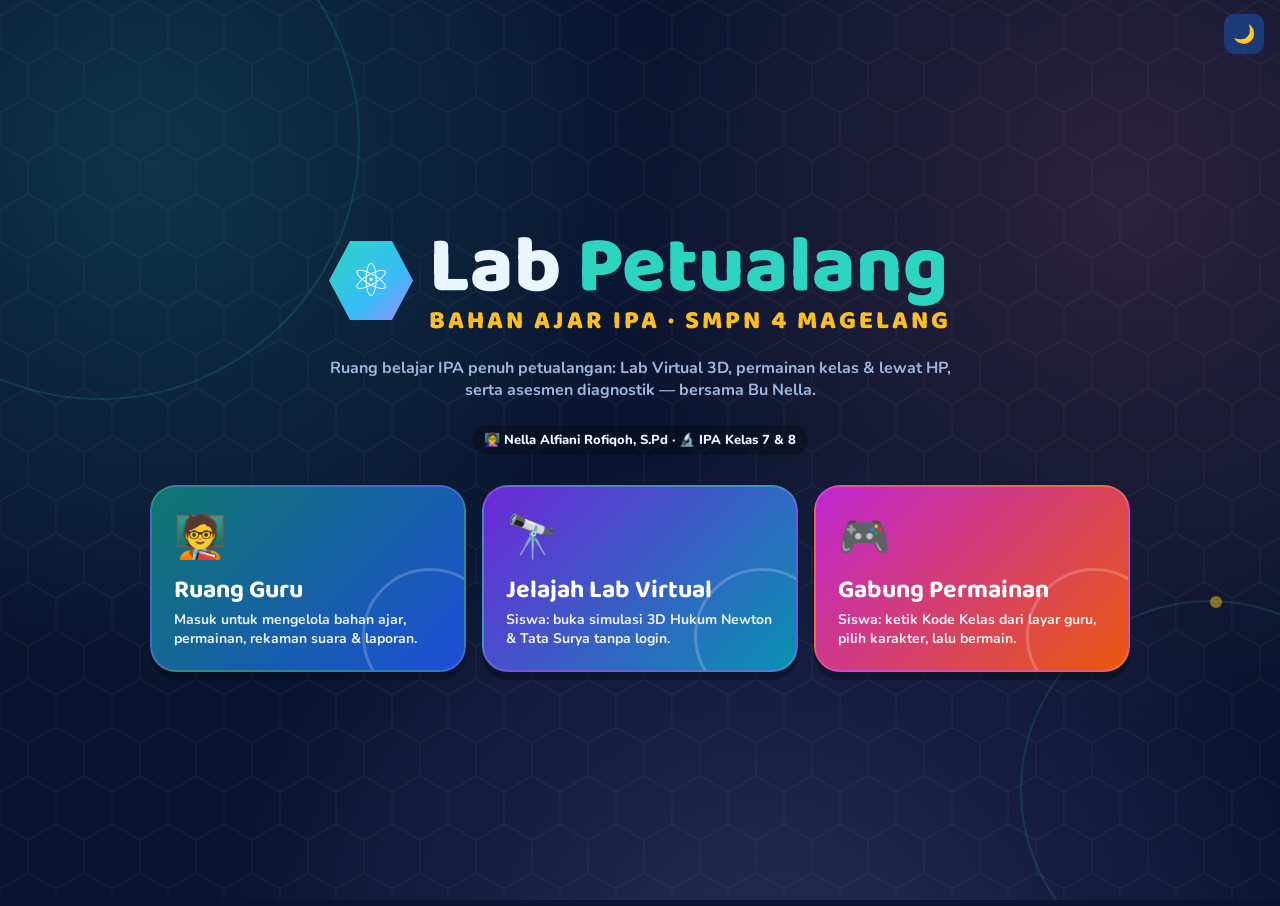
==== index.html @ edacdd85 "Slide materi interaktif 14 materi + simulasi 3D lebih realistis & mode baru - slide/: mesin slide 16" ====
<!DOCTYPE html>
<html lang="id">
<head>
<meta charset="UTF-8">
<script>try{var p=localStorage.getItem("lab_theme_pref");p=p?JSON.parse(p):"dark";if(p==="auto")p=matchMedia("(prefers-color-scheme: dark)").matches?"dark":"light";document.documentElement.dataset.theme=p}catch(e){document.documentElement.dataset.theme="dark"}</script>
<meta name="viewport" content="width=device-width, initial-scale=1, maximum-scale=1">
<meta name="theme-color" content="#0a1530">
<title>Lab Petualang — Bahan Ajar IPA SMPN 4 Magelang</title>
<link rel="preconnect" href="https://fonts.googleapis.com">
<link href="https://fonts.googleapis.com/css2?family=Baloo+2:wght@600;700;800&family=Nunito:wght@400;600;700;800;900&display=swap" rel="stylesheet">
<style>
:root{
  --bg:#0a1530; --bg2:#0e1e44; --panel:#12295a; --panel2:#1a3a78; --line:#26508f;
  --ink:#eaf6ff; --muted:#9fb7dd; --accent:#2dd4bf; --accent2:#fb7185; --amber:#fbbf24; --violet:#a78bfa;
  --ok:#22c55e; --bad:#f43f5e; --shadow:0 6px 0 rgba(0,0,0,.28);
  --o0:#0891b2; --o1:#c026d3; --o2:#6d28d9; --o3:#ea580c;
}
*{box-sizing:border-box;-webkit-tap-highlight-color:transparent}
html,body{margin:0;min-height:100%}
body{font-family:'Nunito',system-ui,Segoe UI,Roboto,sans-serif;color:var(--ink);background:var(--bg);overflow-x:hidden}
.bgfx{position:fixed;inset:0;z-index:0;pointer-events:none;overflow:hidden;
  background:
   radial-gradient(circle at 12% 18%,rgba(45,212,191,.16),transparent 38%),
   radial-gradient(circle at 88% 22%,rgba(251,113,133,.14),transparent 40%),
   radial-gradient(circle at 60% 110%,rgba(167,139,250,.18),transparent 45%),
   url("data:image/svg+xml,%3Csvg xmlns='http://www.w3.org/2000/svg' width='56' height='97' viewBox='0 0 56 97'%3E%3Cpath d='M28 0l28 16v32L28 64 0 48V16z M28 64v33' fill='none' stroke='%23ffffff' stroke-opacity='.045' stroke-width='1.2'/%3E%3C/svg%3E"),
   var(--bg)}
.bgfx .orb{position:absolute;border:2px solid rgba(45,212,191,.13);border-radius:50%;animation:spin 40s linear infinite}
.bgfx .orb::after{content:"";position:absolute;top:-6px;left:50%;width:12px;height:12px;border-radius:50%;background:rgba(251,191,36,.5)}
h1,h2,h3,h4,.fred{font-family:'Baloo 2','Nunito',sans-serif;line-height:1.1}
button{font-family:inherit;cursor:pointer;color:inherit}
input,select,textarea{font-family:inherit}
.scr{display:none;position:relative;z-index:1;min-height:100vh;animation:fade .3s ease}
.scr.on{display:block}
@keyframes fade{from{opacity:0;transform:translateY(6px)}to{opacity:1;transform:none}}
@keyframes pop{0%{transform:scale(.6);opacity:0}70%{transform:scale(1.07)}100%{transform:scale(1);opacity:1}}
@keyframes bump{30%{transform:scale(1.18)}}
@keyframes bob{50%{transform:translateY(-8px)}}
@keyframes spin{to{transform:rotate(360deg)}}
@keyframes shake{20%,60%{transform:translateX(-8px)}40%,80%{transform:translateX(8px)}}
@keyframes stamp{0%{transform:scale(3) rotate(-25deg);opacity:0}60%{transform:scale(.9) rotate(-12deg);opacity:1}100%{transform:scale(1) rotate(-12deg);opacity:1}}
.wrap{max-width:1300px;margin:0 auto;padding:0 20px 40px}
.muted{color:var(--muted)}
.center{text-align:center}

.btn{border:none;border-radius:14px;padding:12px 20px;font-weight:900;font-size:15px;color:#062a26;background:var(--accent);box-shadow:0 5px 0 #0f766e;transition:transform .08s,box-shadow .08s,filter .15s;display:inline-flex;align-items:center;gap:8px;justify-content:center}
.btn:hover{filter:brightness(1.06)}
.btn:active{transform:translateY(4px);box-shadow:0 1px 0 #0f766e}
.btn:disabled{opacity:.45;cursor:not-allowed}
.btn.big{font-size:21px;padding:15px 28px;border-radius:18px;font-family:'Baloo 2','Nunito',sans-serif}
.btn.full{width:100%}
.btn.pink{background:var(--accent2);color:#fff;box-shadow:0 5px 0 #be123c}
.btn.cyan{background:#38bdf8;color:#04243a;box-shadow:0 5px 0 #0369a1}
.btn.green{background:var(--ok);color:#fff;box-shadow:0 5px 0 #15803d}
.btn.ghost{background:var(--panel2);color:#fff;box-shadow:0 5px 0 #0b1d44}
.btn.white{background:#fff;color:#0a1530;box-shadow:0 5px 0 #a9bfdc}
.btn.red{background:#ef4444;color:#fff;box-shadow:0 5px 0 #991b1b}
.btn.amber{background:var(--amber);color:#3b2600;box-shadow:0 5px 0 #b45309}
.btn.sm{padding:8px 12px;font-size:13px;border-radius:10px;box-shadow:0 3px 0 rgba(0,0,0,.35)}
.pill{background:rgba(0,0,0,.28);padding:6px 12px;border-radius:999px;font-weight:800;font-size:13px;display:inline-flex;align-items:center;gap:6px}
.card{background:linear-gradient(180deg,rgba(255,255,255,.04),transparent),var(--panel);border:1px solid var(--line);border-radius:22px;padding:22px;box-shadow:var(--shadow)}
.card h3{margin:0 0 14px;font-size:22px;display:flex;align-items:center;gap:8px}
.lbl{display:block;font-weight:900;font-size:12px;text-transform:uppercase;letter-spacing:1px;color:var(--muted);margin-bottom:8px}
.inp{width:100%;background:var(--bg2);border:2px solid var(--line);color:#fff;border-radius:12px;padding:10px 12px;font-size:15px;font-weight:700;outline:none}
.inp:focus{border-color:var(--accent)}
.chips{display:flex;gap:8px;flex-wrap:wrap}
.chip{min-width:42px;padding:8px 13px;border-radius:12px;border:2px solid var(--line);background:var(--bg2);color:#fff;font-weight:800;font-size:14px}
.chip.on{background:var(--accent);border-color:var(--accent);color:#062a26;box-shadow:0 3px 0 #0f766e}
.tag{padding:3px 9px;border-radius:999px;font-weight:800;font-size:11.5px;background:rgba(255,255,255,.14)}

.hbar{position:sticky;top:0;z-index:30;background:rgba(10,21,48,.86);backdrop-filter:blur(10px);border-bottom:1px solid var(--line)}
.hbar .in{max-width:1300px;margin:0 auto;padding:10px 20px;display:flex;align-items:center;gap:12px;flex-wrap:wrap}
.logo{display:flex;align-items:center;gap:10px}
.logo .b{width:44px;height:44px;display:grid;place-items:center;font-size:24px;background:linear-gradient(135deg,var(--accent),#38bdf8);clip-path:polygon(25% 3%,75% 3%,100% 50%,75% 97%,25% 97%,0 50%)}
.logo h1{margin:0;font-size:23px}
.logo small{display:block;color:var(--muted);font-size:12px;font-weight:700;margin-top:1px}
.hbar .sp{flex:1}
.iconbtn{background:var(--panel2);border:none;border-radius:10px;width:40px;height:40px;font-size:18px;color:#fff}

/* landing + login */
.land{min-height:100vh;display:flex;flex-direction:column;align-items:center;justify-content:center;padding:30px 18px;text-align:center;gap:8px}
.brand{display:flex;align-items:center;gap:16px;justify-content:center}
.brand .hex{width:84px;height:84px;display:grid;place-items:center;font-size:46px;background:linear-gradient(135deg,var(--accent),#38bdf8 60%,var(--violet));clip-path:polygon(25% 3%,75% 3%,100% 50%,75% 97%,25% 97%,0 50%);animation:bob 3s ease-in-out infinite}
.land .big-logo{font-family:'Baloo 2','Nunito',sans-serif;font-size:clamp(42px,7vw,80px);font-weight:800;line-height:1;text-align:left}
.land .big-logo span{color:var(--accent)}
.land .big-logo small{display:block;font-size:.32em;color:var(--amber);letter-spacing:3px;font-weight:800}
.land p{max-width:640px;font-weight:700;color:var(--muted)}
.role{display:grid;grid-template-columns:1fr 1fr;gap:18px;margin-top:22px;width:min(760px,100%)}
@media(max-width:640px){.role{grid-template-columns:1fr}}
.role button{border:2px solid rgba(255,255,255,.15);border-radius:26px;padding:24px 22px;text-align:left;color:#fff;box-shadow:0 8px 0 rgba(0,0,0,.3);transition:transform .15s;position:relative;overflow:hidden}
.role button:hover{transform:translateY(-4px)}
.role button::after{content:"";position:absolute;right:-30px;bottom:-30px;width:130px;height:130px;border:3px solid rgba(255,255,255,.18);border-radius:50%}
.role .e{font-size:46px}
.role b{display:block;font-family:'Baloo 2','Nunito',sans-serif;font-size:27px;margin-top:4px}
.role span{font-weight:700;opacity:.9;font-size:14px}
.loginbox{width:min(400px,100%);background:#fff;color:#0a1530;border-radius:24px;padding:26px;box-shadow:0 10px 0 rgba(0,0,0,.25);text-align:left;margin-top:14px}
.loginbox h2{margin:0 0 4px;font-size:28px}
.loginbox .inp{background:#eef4fb;border-color:#cfdcec;color:#0a1530;margin-top:6px}
.loginbox .inp:focus{border-color:#0d9488}
.loginbox label{display:block;font-weight:900;font-size:13px;margin-top:14px;color:#334e75}
.loginbox .err{color:#e11d48;font-weight:800;min-height:20px;margin:10px 0 4px;font-size:14px}

/* setup */
.steps{display:grid;gap:22px;margin-top:22px}
.step-h{display:flex;align-items:center;gap:10px;margin:0 0 14px}
.step-h .n{width:34px;height:34px;background:var(--amber);color:#3b2600;display:grid;place-items:center;font-weight:900;font-family:'Baloo 2','Nunito',sans-serif;font-size:18px;clip-path:polygon(25% 3%,75% 3%,100% 50%,75% 97%,25% 97%,0 50%)}
.step-h h3{margin:0;font-size:22px}
.welcome{display:flex;align-items:center;gap:16px;margin-top:20px;background:linear-gradient(120deg,rgba(45,212,191,.22),rgba(167,139,250,.18));border:1px solid var(--line);border-radius:22px;padding:18px 22px}
.welcome .e{font-size:44px}
.welcome h2{margin:0;font-size:28px}
.materi{display:grid;grid-template-columns:repeat(auto-fill,minmax(210px,1fr));gap:12px}
.mat{border:3px solid transparent;border-radius:18px;padding:14px 16px;background:var(--bg2);text-align:left;color:#fff;position:relative}
.mat.on{border-color:var(--accent);background:var(--panel2)}
.mat .e{font-size:32px}
.mat b{display:block;font-size:16px;margin-top:4px}
.mat small{color:var(--muted);font-weight:700}
.mat.soon{opacity:.45;cursor:not-allowed}
.mat.soon::after{content:"Segera";position:absolute;top:10px;right:10px;background:var(--accent2);font-size:11px;font-weight:900;padding:2px 8px;border-radius:8px}
.track{display:grid;grid-template-columns:1fr 1fr;gap:14px;margin-bottom:18px}
@media(max-width:700px){.track{grid-template-columns:1fr}}
.track button{border:3px solid var(--line);background:var(--bg2);border-radius:20px;padding:16px 18px;text-align:left;color:#fff;display:flex;gap:14px;align-items:center}
.track button .e{font-size:40px}
.track button b{font-family:'Baloo 2','Nunito',sans-serif;font-size:22px;display:block}
.track button span{color:var(--muted);font-weight:700;font-size:13px}
.track button.on{border-color:var(--amber);background:linear-gradient(135deg,rgba(251,191,36,.18),rgba(45,212,191,.12))}
.modes{display:grid;grid-template-columns:repeat(auto-fill,minmax(205px,1fr));gap:14px}
.mode{border:3px solid transparent;border-radius:22px;overflow:hidden;background:var(--bg2);text-align:left;color:#fff;padding:0;transition:transform .15s}
.mode:hover{transform:translateY(-3px)}
.mode.on{border-color:var(--amber);box-shadow:0 0 0 4px rgba(251,191,36,.35)}
.mode .art{height:104px;display:grid;place-items:center;font-size:54px;position:relative;overflow:hidden}
.mode .art::before{content:"";position:absolute;inset:0;background:url("data:image/svg+xml,%3Csvg xmlns='http://www.w3.org/2000/svg' width='28' height='48' viewBox='0 0 28 48'%3E%3Cpath d='M14 0l14 8v16L14 32 0 24V8z' fill='none' stroke='%23ffffff' stroke-opacity='.15'/%3E%3C/svg%3E")}
.mode .bd{padding:11px 14px 14px}
.mode b{font-family:'Baloo 2','Nunito',sans-serif;font-size:19px}
.mode .tags{display:flex;gap:5px;flex-wrap:wrap;margin-top:5px}
.mgroup{grid-column:1/-1;display:flex;align-items:center;gap:8px;flex-wrap:wrap;margin-top:6px;font-size:15px}
.mgroup .muted{font-size:13px;font-weight:700}
.newtag{background:var(--accent2);font-size:11px;font-weight:900;padding:2px 8px;border-radius:8px}
.mode-desc{margin-top:14px;background:rgba(0,0,0,.22);border-left:5px solid var(--amber);border-radius:14px;padding:14px 16px;font-weight:700;line-height:1.55}
.setgrid{display:grid;grid-template-columns:1fr 1fr;gap:16px 26px}
@media(max-width:860px){.setgrid{grid-template-columns:1fr}}
.toggles{display:grid;grid-template-columns:1fr 1fr;gap:10px}
@media(max-width:640px){.toggles{grid-template-columns:1fr}}
.tg{display:flex;gap:12px;align-items:flex-start;background:var(--bg2);border:2px solid var(--line);border-radius:14px;padding:11px;cursor:pointer;user-select:none}
.tg.on{border-color:var(--accent)}
.tg.lock{opacity:.6;cursor:not-allowed}
.tg .sw{flex:none;width:40px;height:23px;border-radius:20px;background:#3b5384;position:relative;transition:.2s;margin-top:2px}
.tg .sw::after{content:"";position:absolute;top:3px;left:3px;width:17px;height:17px;border-radius:50%;background:#fff;transition:.2s}
.tg.on .sw{background:var(--accent)}
.tg.on .sw::after{left:20px}
.tg b{display:block;font-size:14px}
.tg span{display:block;font-size:12px;color:var(--muted);margin-top:2px;line-height:1.35}
.teamnames{display:grid;grid-template-columns:repeat(auto-fill,minmax(200px,1fr));gap:8px;margin-top:10px}
.teamnames .t{display:flex;align-items:center;gap:8px;background:var(--bg2);border-radius:12px;padding:6px 8px;border:2px solid var(--line)}
.teamnames input{flex:1;background:transparent;border:none;color:#fff;font-weight:800;font-size:15px;outline:none;min-width:0}
.reco{background:linear-gradient(135deg,rgba(251,191,36,.14),rgba(45,212,191,.12));border:2px dashed rgba(251,191,36,.5);border-radius:18px;padding:14px 18px;font-size:14px;line-height:1.55}
.reco b{color:var(--amber)}
.startbar{position:sticky;bottom:0;z-index:20;padding:14px 0;background:linear-gradient(transparent,var(--bg) 35%)}

/* lobby */
.lob-top{display:grid;grid-template-columns:1fr auto;gap:18px;margin-top:20px;align-items:stretch}
@media(max-width:860px){.lob-top{grid-template-columns:1fr}}
.joinbox{background:linear-gradient(135deg,#0f766e,#155e75);border-radius:26px;padding:22px 28px;box-shadow:var(--shadow);display:flex;flex-direction:column;justify-content:center;position:relative;overflow:hidden}
.joinbox::after{content:"⚗️";position:absolute;right:20px;bottom:-14px;font-size:120px;opacity:.15}
.joinbox .how{font-weight:800;font-size:17px;opacity:.9}
.joinbox .url{font-family:'Baloo 2','Nunito',sans-serif;font-weight:800;font-size:clamp(17px,2vw,26px);word-break:break-all;color:#a7f3d0}
.joinbox .pinlbl{margin-top:12px;font-weight:900;font-size:14px;letter-spacing:3px;color:#99f6e4}
.joinbox .pin{font-family:'Baloo 2','Nunito',sans-serif;font-weight:800;font-size:clamp(56px,9vw,112px);line-height:1;letter-spacing:6px;color:#fff;text-shadow:0 5px 0 rgba(0,0,0,.25)}
.qrbox{background:#fff;border-radius:26px;padding:14px;box-shadow:var(--shadow);width:290px;display:flex;flex-direction:column;align-items:center;justify-content:center;color:#0a1530}
.qrbox svg,.qrbox img{width:250px;height:250px;display:block}
.qrbox small{font-weight:900;margin-top:4px}
.qrmiss{width:250px;height:250px;display:flex;flex-direction:column;align-items:center;justify-content:center;text-align:center;gap:6px;font-size:13px;color:#334e75;font-weight:700;padding:10px}
.qrmiss b{font-size:16px;color:#0a1530}
.lob-mid{display:flex;align-items:center;gap:14px;margin:22px 0 14px;flex-wrap:wrap}
.pcount{display:flex;align-items:center;gap:10px;background:rgba(0,0,0,.28);padding:8px 16px;border-radius:14px;font-family:'Baloo 2','Nunito',sans-serif;font-size:28px;font-weight:800}
.lob-status{font-weight:800;color:var(--muted)}
.netchips{display:flex;gap:8px;flex-wrap:wrap}
.netchip{background:rgba(0,0,0,.28);border-radius:999px;padding:5px 12px;font-weight:800;font-size:12.5px}
.netchip.fail{opacity:.6}
.bubbles{display:flex;flex-wrap:wrap;gap:12px;justify-content:center;min-height:110px;padding:10px}
.bub{display:flex;align-items:center;gap:8px;background:rgba(255,255,255,.1);border:2px solid rgba(45,212,191,.35);border-radius:16px;padding:6px 14px 6px 6px;font-weight:900;font-size:17px;animation:pop .45s cubic-bezier(.3,1.5,.5,1);cursor:pointer}
.bub:hover{border-color:#ef4444;text-decoration:line-through}
.bub.off{opacity:.4}
.av{display:inline-grid;place-items:center;border-radius:30%;flex:none}
.waiting-hint{text-align:center;color:var(--muted);font-weight:800;font-size:20px;padding:40px 0;animation:bob 2.4s ease-in-out infinite}
.teamcols{display:grid;gap:12px;grid-template-columns:repeat(auto-fit,minmax(200px,1fr))}
.teamcol{background:rgba(0,0,0,.22);border-radius:18px;padding:12px;border-left:6px solid}
.teamcol h4{margin:0 0 8px;font-size:19px}
.teamcol .bubbles{justify-content:flex-start;min-height:0;padding:0;gap:8px}
.teamcol .bub{font-size:14px}

/* host live question */
.gbar{display:flex;align-items:center;gap:10px;flex-wrap:wrap;margin:16px 0}
.gbar .sp{flex:1}
.qcard{background:#fdfcf7;color:#0a1530;border-radius:20px;padding:24px 30px;font-family:'Baloo 2','Nunito',sans-serif;font-weight:700;font-size:clamp(22px,2.7vw,40px);line-height:1.25;box-shadow:var(--shadow);position:relative;border-left:14px solid var(--accent);
  background-image:repeating-linear-gradient(transparent 0 38px,rgba(10,21,48,.06) 38px 40px)}
.hmid{display:grid;grid-template-columns:170px 1fr 170px;align-items:center;gap:16px;margin:18px 0}
.bigtimer{width:140px;height:156px;display:grid;place-items:center;font-family:'Baloo 2','Nunito',sans-serif;font-weight:800;font-size:58px;background:linear-gradient(180deg,var(--panel2),var(--bg2));clip-path:polygon(25% 3%,75% 3%,100% 50%,75% 97%,25% 97%,0 50%);position:relative;transition:color .3s}
.bigtimer.warn{color:#fb7185;animation:bump .6s infinite}
.topicart{display:flex;flex-direction:column;align-items:center;gap:6px}
.topicart .e{font-size:90px;animation:bob 3s ease-in-out infinite}
.anscount{text-align:center;justify-self:end;background:rgba(0,0,0,.25);border-radius:20px;padding:12px 18px}
.anscount b{display:block;font-family:'Baloo 2','Nunito',sans-serif;font-size:56px;line-height:1}
.anscount span{font-weight:900;color:var(--muted);font-size:13px}
.opts{display:grid;grid-template-columns:repeat(4,1fr);gap:12px}
@media(max-width:900px){.opts{grid-template-columns:1fr 1fr}.hmid{grid-template-columns:110px 1fr 110px}.bigtimer{width:100px;height:112px;font-size:40px}.topicart .e{font-size:60px}}
.opt{display:flex;flex-direction:column;align-items:flex-start;gap:10px;border-radius:18px;padding:14px 16px 18px;color:#fff;font-weight:800;font-size:clamp(16px,1.6vw,22px);min-height:150px;box-shadow:0 6px 0 rgba(0,0,0,.3);position:relative;transition:opacity .3s,filter .3s;border:2px solid rgba(255,255,255,.25)}
.sh{flex:none;width:54px;height:58px;border-radius:10px;background:rgba(255,255,255,.95);color:#0a1530;display:grid;place-items:center;font-family:'Baloo 2','Nunito',sans-serif;font-weight:800;font-size:30px;position:relative;box-shadow:0 3px 0 rgba(0,0,0,.25)}
.sh i{position:absolute;top:2px;left:5px;font-style:normal;font-size:10px;font-family:'Nunito';font-weight:900;opacity:.6}
.c0{background:linear-gradient(160deg,#06b6d4,var(--o0))}.c1{background:linear-gradient(160deg,#d946ef,var(--o1))}.c2{background:linear-gradient(160deg,#8b5cf6,var(--o2))}.c3{background:linear-gradient(160deg,#f97316,var(--o3))}
.opt.dim{opacity:.28;filter:grayscale(.6)}
.opt .ok{position:absolute;top:10px;right:12px;font-size:34px}
.ready{min-height:calc(100vh - 70px);display:flex;flex-direction:column;align-items:center;justify-content:center;gap:22px;text-align:center;padding:20px}
.ready .num{font-family:'Baloo 2','Nunito',sans-serif;font-size:30px;font-weight:800;background:rgba(0,0,0,.28);padding:8px 22px;border-radius:999px}
.ready .qcard{max-width:1100px;text-align:left}
.readybar{width:min(700px,90%);height:14px;background:rgba(0,0,0,.3);border-radius:10px;overflow:hidden}
.readybar div{height:100%;background:linear-gradient(90deg,var(--accent),var(--amber));width:0;transition:width linear}
.dist{display:flex;align-items:flex-end;justify-content:center;gap:clamp(14px,4vw,50px);height:200px;margin:18px 0 8px}
.dcol{display:flex;flex-direction:column;align-items:center;gap:6px;width:clamp(60px,10vw,110px)}
.dcol .bar{width:100%;border-radius:14px 14px 6px 6px;min-height:10px;transition:height .9s cubic-bezier(.3,1.3,.5,1);box-shadow:0 5px 0 rgba(0,0,0,.25);border:2px solid rgba(255,255,255,.3)}
.dcol .lab{font-family:'Baloo 2','Nunito',sans-serif;font-weight:800;font-size:22px;display:flex;align-items:center;gap:6px}
.dcol.dim .bar{opacity:.3}
.explain{margin-top:16px;display:grid;grid-template-columns:1fr 1fr;gap:14px}
@media(max-width:800px){.explain{grid-template-columns:1fr}}
.exbox{border-radius:16px;padding:14px 16px;line-height:1.5;font-size:15.5px}
.exbox.ok{background:rgba(34,197,94,.14);border:2px solid var(--ok)}
.exbox.warn{background:rgba(251,191,36,.12);border:2px solid var(--amber)}
.cats{display:flex;gap:8px;flex-wrap:wrap;margin-top:8px}
.cat{padding:5px 10px;border-radius:10px;font-weight:900;font-size:13px}
.lb{max-width:900px;margin:10px auto;display:grid;gap:10px}
.lbrow{display:flex;align-items:center;gap:14px;background:var(--panel);border:2px solid var(--line);border-radius:16px;padding:10px 16px;font-weight:900;font-size:20px;box-shadow:var(--shadow);animation:fade .5s both}
.lbrow .rk{font-family:'Baloo 2','Nunito',sans-serif;width:38px;height:42px;display:grid;place-items:center;background:var(--panel2);clip-path:polygon(25% 3%,75% 3%,100% 50%,75% 97%,25% 97%,0 50%)}
.lbrow .nm{flex:1;display:flex;align-items:center;gap:10px}
.lbrow .sc{font-family:'Baloo 2','Nunito',sans-serif;color:var(--amber)}
.lbrow .st{font-size:14px;color:#fb923c}
.lbrow.first{border-color:var(--amber);background:linear-gradient(90deg,rgba(251,191,36,.25),var(--panel))}
.race{background:rgba(0,0,0,.25);border-radius:22px;padding:14px 20px;max-width:1100px;margin:10px auto;position:relative}
.lane{position:relative;height:48px;border-bottom:1px solid rgba(255,255,255,.08);display:flex;align-items:center}
.lane .nm{position:absolute;left:0;font-weight:900;font-size:13px;width:120px;white-space:nowrap;overflow:hidden;text-overflow:ellipsis;color:var(--muted)}
.lane .track{position:absolute;left:130px;right:60px;top:0;bottom:0}
.lane .rocket{position:absolute;top:50%;transform:translate(-50%,-50%);transition:left 1.4s cubic-bezier(.3,1.2,.5,1);display:flex;align-items:center;gap:4px;white-space:nowrap}
.lane .rocket .fl{font-size:26px}
.lane .rocket small{font-weight:900;background:rgba(0,0,0,.35);border-radius:8px;padding:1px 6px;font-size:12px}
.finish{position:absolute;right:60px;top:10px;bottom:10px;width:10px;background:repeating-linear-gradient(0deg,var(--amber) 0 8px,#111 8px 16px);border-radius:3px}
.teambars{max-width:1000px;margin:20px auto;display:flex;align-items:flex-end;justify-content:center;gap:24px;height:330px}
.tbar{flex:1;max-width:160px;display:flex;flex-direction:column;align-items:center;gap:8px}
.tbar .bar{width:100%;border-radius:14px 14px 4px 4px;transition:height 1s cubic-bezier(.3,1.3,.5,1);box-shadow:var(--shadow);display:flex;justify-content:center;padding-top:8px;font-family:'Baloo 2','Nunito',sans-serif;font-weight:800;font-size:22px}
.tbar b{font-size:16px;text-align:center}
.tbar small{color:var(--muted);font-weight:800}

/* panggung juara: gelas kimia */
.podium{display:flex;align-items:flex-end;justify-content:center;gap:22px;margin:36px 0 14px;min-height:400px}
.pod{width:min(220px,30%);text-align:center;opacity:0;transform:translateY(40px);transition:all .8s cubic-bezier(.3,1.4,.5,1)}
.pod.show{opacity:1;transform:none}
.pod .bar{position:relative;border:5px solid rgba(255,255,255,.75);border-top:none;border-radius:0 0 34px 34px;display:flex;align-items:flex-end;justify-content:center;padding-bottom:16px;font-family:'Baloo 2','Nunito',sans-serif;font-size:58px;font-weight:800;box-shadow:inset 0 -10px 0 rgba(0,0,0,.15);background-clip:padding-box!important}
.pod .bar::before{content:"";position:absolute;top:0;left:-14px;right:-14px;height:6px;border-radius:4px;background:rgba(255,255,255,.75)}
.pod .bar::after{content:"";position:absolute;left:14px;top:20px;width:8px;height:40%;border-radius:4px;background:rgba(255,255,255,.35)}
.pod .who{font-weight:900;font-size:20px;margin:6px 0}
.pod .val{font-family:'Baloo 2','Nunito',sans-serif;font-size:24px;font-weight:800;color:var(--amber)}
.pod .crown{font-size:40px}

/* report */
.kpis{display:grid;grid-template-columns:repeat(4,1fr);gap:14px;margin-top:16px}
@media(max-width:800px){.kpis{grid-template-columns:repeat(2,1fr)}}
.kpi{background:var(--panel);border:1px solid var(--line);border-radius:18px;padding:14px 16px;box-shadow:var(--shadow)}
.kpi .v{font-family:'Baloo 2','Nunito',sans-serif;font-size:36px;font-weight:800}
.kpi .l{color:var(--muted);font-weight:800;font-size:12px;text-transform:uppercase;letter-spacing:.6px}
table{width:100%;border-collapse:collapse;font-size:14px}
th,td{padding:9px 10px;text-align:left;border-bottom:1px solid var(--line);vertical-align:top}
th{font-size:11.5px;text-transform:uppercase;letter-spacing:.8px;color:var(--muted)}
td.num,th.num{text-align:center}
.pred{padding:3px 9px;border-radius:999px;font-weight:900;font-size:12px;color:#fff;white-space:nowrap}
.topic-row{display:grid;grid-template-columns:230px 1fr 180px;gap:16px;align-items:center;padding:14px 0;border-bottom:1px solid var(--line)}
@media(max-width:800px){.topic-row{grid-template-columns:1fr}}
.stack{display:flex;height:26px;border-radius:10px;overflow:hidden;background:var(--bg2)}
.stack div{display:grid;place-items:center;font-size:12px;font-weight:900;color:#fff;min-width:0}
.status{padding:6px 10px;border-radius:10px;font-weight:900;font-size:13px;text-align:center}
.st-ok{background:rgba(34,197,94,.2);color:#86efac}
.st-mid{background:rgba(251,191,36,.2);color:#fcd34d}
.st-bad{background:rgba(244,63,94,.22);color:#fda4af}
.rec{font-size:13.5px;color:var(--muted);line-height:1.45;grid-column:1/-1}
.legend{display:flex;gap:14px;flex-wrap:wrap;font-size:13px;font-weight:700;color:var(--muted);margin-bottom:6px}
.legend i{display:inline-block;width:12px;height:12px;border-radius:4px;margin-right:6px;vertical-align:-1px}
.grp{display:grid;grid-template-columns:repeat(3,1fr);gap:12px}
@media(max-width:800px){.grp{grid-template-columns:1fr}}
.grp>div{background:var(--bg2);border-radius:14px;padding:12px 14px;border:2px solid}
.grp b{display:block;margin-bottom:6px}
.grp p{margin:6px 0 0;font-size:12.5px;color:var(--muted)}
.mini-chip{display:inline-block;background:rgba(244,63,94,.25);color:#fecdd3;padding:2px 7px;border-radius:7px;font-size:11.5px;font-weight:800;margin:2px 2px 0 0}
.winner{margin-top:20px;border-radius:26px;padding:24px;text-align:center;background:linear-gradient(135deg,rgba(251,191,36,.25),rgba(45,212,191,.18));border:2px solid var(--amber)}
.winner .t{font-family:'Baloo 2','Nunito',sans-serif;font-size:clamp(30px,4vw,52px);font-weight:800}
.ranks{display:flex;gap:12px;justify-content:center;flex-wrap:wrap;margin-top:12px}
.ranks div{background:rgba(0,0,0,.25);border-radius:14px;padding:8px 14px;font-weight:900}

/* ============ PLAYER ============ */
.pscr{min-height:100vh;display:flex;flex-direction:column}
.pcenter{flex:1;display:flex;flex-direction:column;align-items:center;justify-content:center;padding:24px 18px;text-align:center;gap:14px}
.pbox{background:#fff;color:#0a1530;border-radius:24px;padding:22px;width:min(400px,100%);box-shadow:0 8px 0 rgba(0,0,0,.25)}
.pbox .inp{background:#eef4fb;border-color:#cfdcec;color:#0a1530;text-align:center;font-size:26px;font-weight:900;padding:14px;letter-spacing:4px}
.pbox .inp:focus{border-color:#0d9488}
.pbox .err{color:#e11d48;font-weight:800;font-size:14px;min-height:20px;margin:8px 0}
.plogo{display:flex;align-items:center;gap:10px;font-family:'Baloo 2','Nunito',sans-serif;font-size:40px;font-weight:800}
.plogo .hex{width:54px;height:54px;font-size:30px;display:grid;place-items:center;background:linear-gradient(135deg,var(--accent),#38bdf8);clip-path:polygon(25% 3%,75% 3%,100% 50%,75% 97%,25% 97%,0 50%)}
.plogo span{color:var(--accent)}
.avgrid{display:grid;grid-template-columns:repeat(5,1fr);gap:8px;margin:12px 0}
.avgrid button{aspect-ratio:1;border-radius:30%;border:4px solid transparent;font-size:30px;display:grid;place-items:center;transition:transform .12s}
.avgrid button.on{border-color:#0a1530;transform:scale(1.08);box-shadow:0 0 0 3px var(--amber)}
.ptop{display:flex;align-items:center;gap:10px;padding:10px 14px;background:rgba(0,0,0,.3);font-weight:900}
.ptop .sp{flex:1}
.ptop .sc{background:var(--amber);color:#3b2600;border-radius:10px;padding:4px 12px;font-family:'Baloo 2','Nunito',sans-serif;font-weight:800}
.pbtns{flex:1;display:grid;grid-template-columns:1fr;grid-auto-rows:1fr;gap:10px;padding:10px 12px 14px}
.pbtn{border:2px solid rgba(255,255,255,.25);border-radius:18px;color:#fff;display:flex;align-items:center;gap:14px;padding:10px 14px;font-weight:900;font-size:16px;line-height:1.25;text-align:left;box-shadow:0 5px 0 rgba(0,0,0,.3)}
.pbtn .sh{width:48px;height:52px;font-size:26px}
.pbtn:active{transform:translateY(3px);box-shadow:0 2px 0 rgba(0,0,0,.3)}
.pq-text{padding:12px 16px 2px;font-weight:800;font-size:16px;line-height:1.35;text-align:center}
.ptimer{height:8px;background:rgba(0,0,0,.3)}
.ptimer div{height:100%;background:linear-gradient(90deg,var(--accent),var(--amber));width:100%;transition:width 1s linear}
.confbtns{display:grid;gap:14px;width:min(420px,100%)}
.confbtns button{border:none;border-radius:20px;padding:20px;font-size:26px;font-weight:800;color:#fff;font-family:'Baloo 2','Nunito',sans-serif;box-shadow:0 7px 0 rgba(0,0,0,.3)}
.res-ok{background:linear-gradient(180deg,#0f9f75,#0b6b52)!important}
.res-no{background:linear-gradient(180deg,#d9365a,#8f1734)!important}
.res-none{background:linear-gradient(180deg,#34507f,#1d3361)!important}
.res-big{font-family:'Baloo 2','Nunito',sans-serif;font-size:40px;font-weight:800}
.res-ic{font-size:90px;animation:pop .6s}
.res-pts{background:rgba(0,0,0,.25);border-radius:12px;padding:6px 18px;font-family:'Baloo 2','Nunito',sans-serif;font-size:30px;font-weight:800}
.spinner{width:56px;height:56px;border:7px solid rgba(255,255,255,.2);border-top-color:var(--accent);border-radius:50%;animation:spin 1s linear infinite}
.bigav{width:120px;height:120px;font-size:68px;box-shadow:0 6px 0 rgba(0,0,0,.25);animation:bob 2.6s ease-in-out infinite}
.pstat{position:relative;height:32px;margin:8px 10px 0;background:rgba(0,0,0,.3);border-radius:10px;overflow:hidden;display:flex;align-items:center;justify-content:space-between;padding:0 10px;font-weight:900;font-size:13px;gap:8px}
.pstat .fill{position:absolute;left:0;top:0;bottom:0;z-index:0;transition:width .6s;opacity:.85}
.pstat span,.pstat b{position:relative;z-index:1;text-shadow:0 1px 2px rgba(0,0,0,.5)}
.pbanner{position:fixed;top:64px;left:50%;transform:translateX(-50%);background:#7c3aed;padding:12px 20px;border-radius:14px;font-weight:900;z-index:120;animation:pop .4s;box-shadow:0 6px 0 rgba(0,0,0,.3);white-space:nowrap}

/* arena (petualangan & kelas) */
.arena-hud{display:flex;align-items:center;gap:14px;margin:14px 0 10px}
.tline{flex:1;height:14px;background:rgba(255,255,255,.12);border-radius:10px;position:relative}
.tline .f{position:absolute;left:0;top:0;bottom:0;width:0;background:linear-gradient(90deg,var(--accent),var(--amber));border-radius:10px;transition:width 1s linear}
.tline .ic{position:absolute;left:0;top:50%;transform:translate(-50%,-50%);font-size:30px;transition:left 1s linear}
.hudpill{background:var(--amber);color:#3b2600;font-family:'Baloo 2','Nunito',sans-serif;font-weight:800;font-size:22px;padding:4px 16px;border-radius:14px;box-shadow:0 4px 0 #b45309;white-space:nowrap}
.arena-wrap{display:grid;grid-template-columns:1fr 270px;gap:14px}
@media(max-width:1000px){.arena-wrap{grid-template-columns:1fr}}
.arena-box{position:relative}
#arena,#carena{width:100%;border-radius:22px;display:block;box-shadow:var(--shadow);background:#0b1430}
.cdover{position:absolute;inset:0;display:grid;place-items:center;font-family:'Baloo 2','Nunito',sans-serif;font-size:140px;font-weight:800;text-shadow:0 8px 0 rgba(0,0,0,.45);pointer-events:none;text-align:center}
.arena-side{background:rgba(0,0,0,.25);border-radius:20px;padding:12px;align-self:start}
.side-row{display:flex;align-items:center;gap:8px;padding:7px 4px;font-weight:800;font-size:14px;border-bottom:1px solid rgba(255,255,255,.08)}
.side-row .s{margin-left:auto;font-family:'Baloo 2','Nunito',sans-serif;font-weight:800;font-size:18px}
.side-row.turn{background:rgba(251,191,36,.18);border-radius:10px}
.arena-stats{display:flex;gap:10px;flex-wrap:wrap;margin-top:12px}
.dot{width:16px;height:16px;border-radius:50%;flex:none;display:inline-block}

/* mode kelas */
.cturn{display:flex;align-items:center;gap:12px;flex-wrap:wrap;background:rgba(0,0,0,.25);border-radius:18px;padding:12px 16px;margin-bottom:12px}
.cturn .who{font-family:'Baloo 2','Nunito',sans-serif;font-weight:800;font-size:26px}
.cturn .sp{flex:1}
.lvlbtns{display:flex;gap:10px;flex-wrap:wrap}
.qov{position:fixed;inset:0;z-index:60;background:rgba(5,10,28,.86);backdrop-filter:blur(6px);display:none;align-items:center;justify-content:center;padding:16px}
.qov.on{display:flex;animation:fade .25s}
.qpanel{width:min(1180px,100%);max-height:96vh;overflow:auto;background:var(--panel);border:2px solid var(--line);border-radius:26px;padding:20px 24px;box-shadow:0 14px 0 rgba(0,0,0,.35);animation:pop .35s}
.qhead{display:flex;align-items:center;gap:10px;flex-wrap:wrap;margin-bottom:12px}
.qhead .sp{flex:1}
.ctimer{height:12px;background:rgba(0,0,0,.3);border-radius:8px;overflow:hidden;margin:10px 0 14px}
.ctimer div{height:100%;background:linear-gradient(90deg,var(--accent),var(--amber),var(--accent2));transition:width .25s linear}
.copt{cursor:pointer;min-height:120px}
.copt:hover{transform:translateY(-3px)}
.conf{display:flex;align-items:center;gap:10px;flex-wrap:wrap;margin:12px 0;background:var(--bg2);padding:10px 14px;border-radius:14px}
.conf button{border:2px solid var(--line);background:var(--panel);color:#fff;padding:7px 14px;border-radius:10px;font-weight:800}
.conf button.on.y{background:var(--ok);border-color:var(--ok)}
.conf button.on.r{background:var(--amber);border-color:var(--amber);color:#3b2600}
.fb{margin-top:16px;border-radius:18px;padding:14px 18px;display:none;line-height:1.5}
.fb.on{display:block;animation:fade .3s}
.fb.ok{background:rgba(34,197,94,.14);border:2px solid var(--ok)}
.fb.no{background:rgba(244,63,94,.12);border:2px solid var(--bad)}
.fb h4{margin:0 0 4px;font-size:26px}
.fb .misc{background:rgba(251,191,36,.14);border-left:4px solid var(--amber);padding:8px 12px;border-radius:8px;margin-top:6px}
.casefile{background:#fdf6e3;color:#3a2a10;border-radius:18px;padding:26px 30px;position:relative;box-shadow:var(--shadow);font-family:'Baloo 2','Nunito',sans-serif;font-size:clamp(22px,2.6vw,36px);font-weight:700;line-height:1.3;border:2px dashed #c9a96b;min-height:170px}
.casefile .lab{font-family:'Nunito';font-size:13px;font-weight:900;letter-spacing:2px;color:#a07a35;margin-bottom:8px}
.stampx{position:absolute;right:30px;bottom:18px;font-family:'Baloo 2','Nunito',sans-serif;font-size:56px;font-weight:800;padding:2px 20px;border:6px solid;border-radius:12px;animation:stamp .6s both;background:rgba(255,255,255,.6)}
.votes{display:grid;grid-template-columns:1fr 1fr;gap:16px;margin-top:16px}
.vote{border-radius:22px;padding:16px;text-align:center;border:3px solid rgba(255,255,255,.2)}
.vote .big{font-family:'Baloo 2','Nunito',sans-serif;font-size:64px;font-weight:800;line-height:1}
.vote .row{display:flex;gap:10px;justify-content:center;margin-top:8px}
.vote .row button{width:58px;height:50px;border-radius:14px;border:none;font-size:26px;font-weight:900;background:rgba(0,0,0,.25);color:#fff}

/* misc */
.toast{position:fixed;left:50%;bottom:24px;transform:translateX(-50%) translateY(140px);background:var(--amber);color:#3b2600;padding:12px 20px;border-radius:14px;font-weight:900;z-index:200;transition:.35s;box-shadow:var(--shadow);max-width:90vw;text-align:center}
.toast.on{transform:translateX(-50%) translateY(0)}
#confetti{position:fixed;inset:0;pointer-events:none;z-index:150}
.modal{position:fixed;inset:0;z-index:100;background:rgba(5,10,28,.86);display:none;align-items:center;justify-content:center;padding:16px}
.modal.on{display:flex}
.modal .card{width:min(900px,100%);max-height:92vh;overflow:auto}
.bank-item{display:grid;grid-template-columns:30px 1fr auto;gap:12px;align-items:start;background:var(--bg2);border:2px solid var(--line);border-radius:14px;padding:11px 13px;margin-bottom:9px}
.bank-item.sel{border-color:var(--accent)}
.bank-item input[type=checkbox]{width:21px;height:21px;accent-color:var(--accent)}
.bank-item .o{font-size:12.5px;color:var(--muted);margin-top:5px;line-height:1.5}
.bank-item .o b{color:#86efac}
.opt-edit{display:grid;grid-template-columns:34px 1fr;gap:8px;align-items:center;margin-bottom:8px}
.opt-edit input[type=radio]{width:21px;height:21px;accent-color:var(--ok)}
.lv-mudah{background:#166534!important}.lv-sedang{background:#92400e!important}.lv-sulit{background:#9f1239!important}
.warnbox{background:rgba(244,63,94,.13);border:2px solid #f43f5e;border-radius:14px;padding:12px 14px;font-weight:700;font-size:14px;line-height:1.5}
.guide{line-height:1.6;font-size:15px}
.guide li{margin-bottom:6px}
kbd{background:var(--bg2);border:1px solid var(--line);border-bottom-width:3px;padding:1px 7px;border-radius:6px;font-weight:800;font-size:12.5px}
.print-head{display:none}
@media print{
  body{background:#fff;color:#000}
  .bgfx,.hbar,.btn,.no-print,#confetti,.toast{display:none!important}
  .scr{display:none!important}
  #s-report{display:block!important}
  .card,.kpi,.winner{background:#fff;border:1px solid #ccc;box-shadow:none;color:#000;break-inside:avoid}
  .muted,.rec,th,.kpi .l,.grp p{color:#444!important}
  .grp>div{background:#fff}
  .print-head{display:block;margin-bottom:10px}
  td,th{border-color:#ccc}
}

/* ======================= TEMA TERANG ======================= */
[data-theme=light]{--bg:#eef3fa;--bg2:#ffffff;--panel:#ffffff;--panel2:#e6eef9;--line:#d3deee;--ink:#0f1f3d;--muted:#5a6f92;--shadow:0 6px 0 rgba(15,31,61,.08)}
[data-theme=light] .bgfx{background:
   radial-gradient(circle at 12% 18%,rgba(45,212,191,.18),transparent 38%),
   radial-gradient(circle at 88% 22%,rgba(251,113,133,.14),transparent 40%),
   radial-gradient(circle at 60% 110%,rgba(167,139,250,.16),transparent 45%),
   url("data:image/svg+xml,%3Csvg xmlns='http://www.w3.org/2000/svg' width='56' height='97' viewBox='0 0 56 97'%3E%3Cpath d='M28 0l28 16v32L28 64 0 48V16z M28 64v33' fill='none' stroke='%230f1f3d' stroke-opacity='.05' stroke-width='1.2'/%3E%3C/svg%3E"),var(--bg)}
[data-theme=light] .bgfx .orb{border-color:rgba(13,148,136,.15)}
[data-theme=light] .btn.ghost,[data-theme=light] .inp,[data-theme=light] .chip:not(.on),[data-theme=light] .mat,[data-theme=light] .track button,[data-theme=light] .mode,
[data-theme=light] .teamnames input,[data-theme=light] .conf button,[data-theme=light] .iconbtn{color:var(--ink)}
[data-theme=light] .btn.ghost{box-shadow:0 4px 0 #b9c8de}
[data-theme=light] .hbar{background:rgba(255,255,255,.86)}
[data-theme=light] .card{background:var(--panel)}
[data-theme=light] .pill{background:rgba(15,31,61,.07)}
[data-theme=light] .mode-desc,[data-theme=light] .pcount,[data-theme=light] .arena-side,[data-theme=light] .cturn,[data-theme=light] .anscount{background:rgba(15,31,61,.06)}
[data-theme=light] .bub{background:#fff}
[data-theme=light] .lbrow .rk{background:var(--panel2)}
[data-theme=light] .st-ok{color:#15803d}[data-theme=light] .st-mid{color:#b45309}[data-theme=light] .st-bad{color:#be123c}
[data-theme=light] .mini-chip{color:#9f1239}
[data-theme=light] .winner,[data-theme=light] .welcome{color:var(--ink)}
[data-theme=light] .qpanel{background:#f6f9fe}
[data-theme=light] .bigtimer{background:linear-gradient(180deg,#dfe9f7,#c9d8ee);color:var(--ink)}
[data-theme=light] .lob-status,[data-theme=light] .waiting-hint{color:var(--muted)}
[data-theme=light] kbd{background:#fff}
[data-theme=light] .tag{background:rgba(15,31,61,.08)}
[data-theme=light] .qrbox{box-shadow:0 6px 0 rgba(15,31,61,.1)}

/* ======================= LANDING ======================= */
.topright{position:fixed;top:14px;right:16px;z-index:40;display:flex;gap:8px}
.role3{display:grid;grid-template-columns:repeat(3,1fr);gap:16px;margin-top:22px;width:min(980px,100%)}
@media(max-width:820px){.role3{grid-template-columns:1fr}}
.role3 button{border:2px solid rgba(255,255,255,.15);border-radius:26px;padding:22px;text-align:left;color:#fff;box-shadow:0 8px 0 rgba(0,0,0,.25);transition:transform .15s;position:relative;overflow:hidden;min-height:170px}
.role3 button:hover{transform:translateY(-4px)}
.role3 button::after{content:"";position:absolute;right:-34px;bottom:-34px;width:130px;height:130px;border:3px solid rgba(255,255,255,.2);border-radius:50%}
.role3 .e{font-size:42px}.role3 b{display:block;font-family:'Baloo 2','Nunito',sans-serif;font-size:25px;margin-top:4px}.role3 span{font-weight:700;opacity:.92;font-size:14px}

/* ======================= LOGIN ======================= */
.login-wrap{min-height:100vh;display:grid;grid-template-columns:1.05fr 1fr;align-items:center;gap:20px;padding:20px 4vw;max-width:1400px;margin:0 auto}
@media(max-width:900px){.login-wrap{grid-template-columns:1fr}.lhero{height:46vh!important}}
.lhero{position:relative;height:min(78vh,720px);display:flex;align-items:flex-end;justify-content:center}
.lhero .stage{position:relative;height:100%;aspect-ratio:820/800;max-width:100%}
.lhero .blob{position:absolute;left:9%;right:7%;top:16%;bottom:0;border-radius:48% 48% 26px 26px;background:radial-gradient(120% 90% at 50% 25%,#2B4378 0,#182A52 55%,#101D3D 100%);box-shadow:0 20px 50px rgba(0,0,0,.35);overflow:hidden}
.lhero .blob::before{content:"";position:absolute;inset:0;background:url("data:image/svg+xml,%3Csvg xmlns='http://www.w3.org/2000/svg' width='28' height='48' viewBox='0 0 28 48'%3E%3Cpath d='M14 0l14 8v16L14 32 0 24V8z' fill='none' stroke='%23ffffff' stroke-opacity='.08'/%3E%3C/svg%3E")}
.lhero .blob::after{content:"";position:absolute;inset:6% 10% auto;height:40%;border-radius:50%;background:radial-gradient(closest-side,rgba(45,212,191,.3),transparent);filter:blur(8px)}
.lhero .fig{position:absolute;left:4%;right:2%;bottom:0;aspect-ratio:820/743;transform-origin:50% 100%;animation:breathe 4.5s ease-in-out infinite}
@keyframes breathe{0%,100%{transform:scale(1) rotate(0)}50%{transform:scale(1.012) rotate(-.7deg)}}
.lhero .fig img{position:absolute;inset:0;width:100%;height:100%;pointer-events:none;-webkit-user-drag:none}
.lhero .fig img.body{filter:drop-shadow(0 10px 20px rgba(0,0,0,.35))}
.lhero .fig img.hand{transform-origin:20.8% 63.5%;animation:idleHand 4s ease-in-out infinite}
.lhero.waving .fig img.hand{animation:waveH 1.05s ease-in-out infinite}
@keyframes idleHand{0%,100%{transform:rotate(0)}50%{transform:rotate(-4deg)}}
@keyframes waveH{0%,100%{transform:rotate(2deg)}25%{transform:rotate(-13deg)}50%{transform:rotate(3deg)}75%{transform:rotate(9deg)}}
.lhero .orbit{position:absolute;border:2px dashed rgba(45,212,191,.35);border-radius:50%;animation:spin 22s linear infinite}
.lhero .orbit i{position:absolute;top:-14px;left:50%;font-style:normal;font-size:26px}
.lhero .say{position:absolute;top:6%;left:50%;transform:translateX(-30%);background:#fff;color:#0a1530;border:3px solid var(--amber);border-radius:20px;padding:10px 16px;font-weight:900;font-size:clamp(14px,1.3vw,19px);max-width:min(330px,80%);box-shadow:0 10px 24px rgba(0,0,0,.25);z-index:3;transition:opacity .3s}
.lhero .say::after{content:"";position:absolute;left:28%;bottom:-16px;border:9px solid transparent;border-top-color:var(--amber)}
.lhero .tag{position:absolute;left:12%;bottom:4%;background:rgba(255,255,255,.94);color:#0a1530;border-radius:14px;padding:6px 14px;font-size:13px;box-shadow:0 4px 12px rgba(0,0,0,.2);border-left:5px solid var(--accent);z-index:3}
.lhero .tag small{color:#5a6f92}
.lcard{background:var(--panel);border:1px solid var(--line);border-radius:28px;padding:30px;box-shadow:0 12px 0 rgba(0,0,0,.18);max-width:460px;width:100%;justify-self:center}
.lcard .brand{justify-content:flex-start;margin-bottom:6px}
.lcard .brand .hex{width:56px;height:56px;font-size:30px}
.lcard h2{font-size:34px;margin:6px 0 2px}
.lcard label{display:block;font-weight:900;font-size:13px;margin:16px 0 6px;color:var(--muted)}
.lcard .pw{position:relative}.lcard .pw button{position:absolute;right:8px;top:50%;transform:translateY(-50%);border:none;background:transparent;font-size:18px}
.lcard .err{color:#f43f5e;font-weight:800;min-height:20px;margin:10px 0 6px;font-size:14px}
.lcard.shake{animation:shake .4s}
/* loader */
.loader{position:fixed;inset:0;z-index:300;display:none;align-items:center;justify-content:center;flex-direction:column;gap:18px;background:radial-gradient(circle at 50% 40%,#16336b,#060d22 70%);color:#fff}
.loader.on{display:flex;animation:fade .3s}
.loader.out{animation:loadOut .5s forwards}
@keyframes loadOut{to{opacity:0;transform:scale(1.06)}}
.atom{position:relative;width:170px;height:170px}
.atom .nuc{position:absolute;left:50%;top:50%;width:30px;height:30px;margin:-15px;border-radius:50%;background:radial-gradient(circle at 35% 35%,#fde68a,#f59e0b 60%,#b45309);box-shadow:0 0 30px rgba(251,191,36,.8);animation:bump 1.2s infinite}
.atom .orb2{position:absolute;inset:0;border:3px solid rgba(45,212,191,.55);border-radius:50%;transform:rotateX(70deg);animation:orbA 1.6s linear infinite}
.atom .orb2:nth-child(2){transform:rotate(60deg) rotateX(70deg);animation-name:orbB;border-color:rgba(251,113,133,.6)}
.atom .orb2:nth-child(3){transform:rotate(-60deg) rotateX(70deg);animation-name:orbC;border-color:rgba(167,139,250,.6)}
.atom .orb2::after{content:"";position:absolute;top:-7px;left:50%;width:14px;height:14px;margin-left:-7px;border-radius:50%;background:#fff;box-shadow:0 0 14px #fff}
@keyframes orbA{from{transform:rotateX(70deg) rotateZ(0)}to{transform:rotateX(70deg) rotateZ(360deg)}}
@keyframes orbB{from{transform:rotate(60deg) rotateX(70deg) rotateZ(0)}to{transform:rotate(60deg) rotateX(70deg) rotateZ(360deg)}}
@keyframes orbC{from{transform:rotate(-60deg) rotateX(70deg) rotateZ(0)}to{transform:rotate(-60deg) rotateX(70deg) rotateZ(360deg)}}
.loader .lava{width:86px;height:86px;border-radius:50%;overflow:hidden;border:4px solid var(--amber);position:absolute;left:calc(50% - 43px);top:calc(50% - 43px);box-shadow:0 0 30px rgba(251,191,36,.6)}
.loader .lava img{width:100%;height:100%;object-fit:cover}
.loader .ltxt{font-family:'Baloo 2','Nunito',sans-serif;font-size:24px;font-weight:800}
.loader .lsub{color:#a7c3ea;font-weight:700;min-height:22px}
.loader .lbar{width:min(360px,80vw);height:10px;border-radius:10px;background:rgba(255,255,255,.12);overflow:hidden}
.loader .lbar div{height:100%;width:0;background:linear-gradient(90deg,var(--accent),var(--amber),var(--accent2));transition:width .2s linear}

/* ======================= SHELL DASBOR ======================= */
#s-setup.on{display:grid;grid-template-columns:auto 1fr;min-height:100vh}
.side{position:sticky;top:0;height:100vh;width:250px;background:linear-gradient(180deg,rgba(255,255,255,.04),transparent),var(--panel);border-right:1px solid var(--line);display:flex;flex-direction:column;padding:16px 12px;gap:6px;z-index:35;transition:width .25s}
.side .logo{padding:2px 6px 14px}
.navi{display:flex;align-items:center;gap:12px;border:none;background:transparent;color:var(--muted);font-weight:900;font-size:15px;padding:11px 12px;border-radius:14px;text-align:left;position:relative;white-space:nowrap;overflow:hidden}
.navi .ni{font-size:20px;width:26px;text-align:center;flex:none}
.navi:hover{background:rgba(127,127,127,.12);color:var(--ink)}
.navi.on{background:linear-gradient(90deg,rgba(45,212,191,.22),rgba(45,212,191,.05));color:var(--ink)}
.navi.on::before{content:"";position:absolute;left:0;top:8px;bottom:8px;width:4px;border-radius:4px;background:var(--accent)}
.navi .nb{margin-left:auto;background:var(--accent2);color:#fff;font-size:11px;padding:1px 7px;border-radius:8px}
.side .sp{flex:1}
.side .me{display:flex;align-items:center;gap:10px;padding:10px;border-radius:16px;background:rgba(127,127,127,.1)}
.side .me img{width:40px;height:40px;border-radius:50%;object-fit:cover;border:2px solid var(--amber)}
.side .me b{display:block;font-size:14px}.side .me small{color:var(--muted);font-size:12px;font-weight:700}
.side.mini{width:78px}.side.mini .navi span:not(.ni),.side.mini .logo div,.side.mini .me div,.side.mini .navi .nb{display:none}
.main{min-width:0;display:flex;flex-direction:column}
.mtop{position:sticky;top:0;z-index:30;display:flex;align-items:center;gap:10px;padding:12px 22px;background:rgba(10,21,48,.75);backdrop-filter:blur(10px);border-bottom:1px solid var(--line)}
[data-theme=light] .mtop{background:rgba(255,255,255,.8)}
.mtop h2{margin:0;font-size:24px}
.mtop .crumb{color:var(--muted);font-weight:800;font-size:13px}
.mtop .sp{flex:1}
.hamb{display:none}
@media(max-width:900px){
  #s-setup.on{display:block}
  .side{position:fixed;left:0;top:0;transform:translateX(-105%);transition:transform .25s;box-shadow:10px 0 30px rgba(0,0,0,.4)}
  .side.open{transform:none}.hamb{display:inline-grid}
}
.page{display:none;padding:0 22px 40px;animation:fade .3s}
.page.on{display:block}
.page .wrap{padding:0}
/* beranda */
.hello{display:grid;grid-template-columns:auto 1fr auto;gap:20px;align-items:center;margin-top:20px;border-radius:26px;padding:20px 24px;background:linear-gradient(120deg,rgba(45,212,191,.25),rgba(167,139,250,.2) 60%,rgba(251,113,133,.18));border:1px solid var(--line);position:relative;overflow:hidden}
.hello .ava{width:110px;height:110px;border-radius:50%;overflow:hidden;border:4px solid var(--amber);background:#182A52;flex:none}
.hello .ava img{width:150%;margin:-6% 0 0 -22%}
.hello h2{margin:0;font-size:clamp(24px,3vw,36px)}
.hello .qa{display:flex;gap:10px;flex-wrap:wrap;justify-content:flex-end}
@media(max-width:800px){.hello{grid-template-columns:1fr}.hello .qa{justify-content:flex-start}}
.stats{display:grid;grid-template-columns:repeat(4,1fr);gap:14px;margin-top:18px}
@media(max-width:900px){.stats{grid-template-columns:repeat(2,1fr)}}
.stat{background:var(--panel);border:1px solid var(--line);border-radius:20px;padding:16px;display:flex;gap:14px;align-items:center;box-shadow:var(--shadow);cursor:pointer;transition:transform .15s}
.stat:hover{transform:translateY(-3px)}
.stat .si{width:52px;height:56px;display:grid;place-items:center;font-size:26px;clip-path:polygon(25% 3%,75% 3%,100% 50%,75% 97%,25% 97%,0 50%)}
.stat b{font-family:'Baloo 2','Nunito',sans-serif;font-size:30px;line-height:1}.stat span{color:var(--muted);font-weight:800;font-size:13px;display:block}
.sec-h{display:flex;align-items:center;gap:10px;margin:28px 0 12px}
.sec-h h3{margin:0;font-size:22px}.sec-h .sp{flex:1}
.flow{display:grid;grid-template-columns:repeat(5,1fr);gap:14px;position:relative}
@media(max-width:1200px){.flow{grid-template-columns:repeat(3,1fr)}}@media(max-width:700px){.flow{grid-template-columns:repeat(2,1fr)}}
.fstep{background:var(--panel);border:1px solid var(--line);border-radius:22px;padding:16px;position:relative;box-shadow:var(--shadow);display:flex;flex-direction:column;gap:8px}
.fstep .k{font-weight:900;font-size:12px;letter-spacing:1px;color:var(--muted)}
.fstep .e{font-size:34px}.fstep b{font-family:'Baloo 2','Nunito',sans-serif;font-size:19px}
.fstep p{margin:0;color:var(--muted);font-size:13.5px;font-weight:700;line-height:1.45;flex:1}
.fstep .n{position:absolute;top:12px;right:14px;width:30px;height:32px;display:grid;place-items:center;background:var(--amber);color:#3b2600;font-weight:900;clip-path:polygon(25% 3%,75% 3%,100% 50%,75% 97%,25% 97%,0 50%)}
/* galeri lab */
.labgrid{display:grid;grid-template-columns:repeat(auto-fill,minmax(320px,1fr));gap:18px}
.labcard{background:var(--panel);border:1px solid var(--line);border-radius:24px;overflow:hidden;box-shadow:var(--shadow);display:flex;flex-direction:column;transition:transform .2s,box-shadow .2s}
.labcard:hover{transform:translateY(-4px);box-shadow:0 14px 30px rgba(0,0,0,.25)}
.labcard .pv{position:relative;aspect-ratio:16/9;background-size:cover;background-position:center;cursor:pointer}
.labcard .pv::after{content:"▶";position:absolute;left:50%;top:50%;width:64px;height:64px;margin:-32px;border-radius:50%;background:rgba(255,255,255,.92);color:#0a1530;display:grid;place-items:center;font-size:26px;padding-left:4px;opacity:0;transform:scale(.7);transition:.2s}
.labcard:hover .pv::after{opacity:1;transform:none}
.labcard .pv .badge{position:absolute;left:12px;top:12px;background:rgba(10,21,48,.75);color:#fff;border-radius:999px;padding:4px 10px;font-weight:900;font-size:12px}
.labcard .pv .hd{position:absolute;right:12px;top:12px;background:var(--amber);color:#3b2600;border-radius:8px;padding:2px 8px;font-weight:900;font-size:12px}
.labcard .bd{padding:14px 16px 16px;display:flex;flex-direction:column;gap:8px;flex:1}
.labcard h4{margin:0;font-size:22px;font-family:'Baloo 2','Nunito',sans-serif}
.labcard p{margin:0;color:var(--muted);font-weight:700;font-size:13.5px;line-height:1.45;flex:1}
.labcard .tags{display:flex;gap:6px;flex-wrap:wrap}
.labcard .act{display:flex;gap:8px;flex-wrap:wrap}
.labcard.soon{opacity:.55}.labcard.soon .pv{display:grid;place-items:center;font-size:70px;cursor:default}.labcard.soon .pv::after{display:none}
/* penampil lab */
.viewer{display:flex;flex-direction:column;height:calc(100vh - 66px);padding:12px 0 0}
.vbar{display:flex;align-items:center;gap:8px;flex-wrap:wrap;margin-bottom:10px}
.vbar .sp{flex:1}
.vframe{flex:1;border:none;width:100%;border-radius:20px;background:#000;box-shadow:var(--shadow)}
.slowhint{background:rgba(251,191,36,.18);border:2px solid var(--amber);border-radius:12px;padding:6px 12px;font-weight:800;font-size:13px;display:none}
/* studio */
.vrow2{display:grid;grid-template-columns:1fr auto;gap:12px;align-items:center;background:var(--panel);border:1px solid var(--line);border-radius:18px;padding:14px 16px;margin-bottom:10px}
.vrow2 .q{color:var(--muted);font-size:13.5px;font-weight:700;line-height:1.45;margin-top:4px}
.vrow2 .bt{display:flex;gap:6px;flex-wrap:wrap;justify-content:flex-end}
.vbadge{font-size:12px;font-weight:900;padding:2px 9px;border-radius:999px;margin-left:6px}
.vb-l{background:rgba(34,197,94,.2);color:#16a34a}.vb-o{background:rgba(56,189,248,.2);color:#0284c7}.vb-t{background:rgba(127,127,127,.2);color:var(--muted)}
.rec-on{background:#ef4444!important;color:#fff!important;animation:bump 1s infinite}
.navh{font-size:11px;font-weight:900;letter-spacing:1.6px;text-transform:uppercase;color:var(--muted);opacity:.7;padding:12px 14px 4px}
.side.mini .navh{font-size:0;padding:6px 0;border-top:1px solid var(--line);margin:4px 14px}
.ktabs{display:flex;gap:10px;flex-wrap:nowrap;margin:4px 0 6px}
@media(max-width:600px){.ktabs button{padding:8px 12px;font-size:14.5px}.ktabs button small{display:none}}
.ktabs button{border:2px solid var(--line);background:var(--panel);color:var(--ink);border-radius:16px;padding:10px 18px;font-weight:900;font-size:16px;display:flex;align-items:center;gap:8px}
.ktabs button small{font-weight:800;color:var(--muted);font-size:12.5px}
.ktabs button.on{border-color:var(--accent);background:linear-gradient(90deg,rgba(45,212,191,.22),rgba(167,139,250,.14))}
.labcard .pv .kbadge{position:absolute;left:12px;bottom:12px;background:linear-gradient(90deg,#0d9488,#7c3aed);color:#fff;border-radius:999px;padding:3px 10px;font-weight:900;font-size:12px}
.labcard .pv.noimg{display:grid;place-items:center;font-size:84px;background:radial-gradient(circle at 30% 30%,rgba(45,212,191,.35),transparent 60%),linear-gradient(135deg,#0b1c3d,#3b1a7a)}
.labcard .meta{display:flex;gap:12px;font-weight:800;font-size:12.5px;color:var(--muted)}
.slgrid{display:grid;grid-template-columns:repeat(auto-fill,minmax(300px,1fr));gap:18px}
.slcard{background:var(--panel);border:1px solid var(--line);border-radius:24px;overflow:hidden;box-shadow:var(--shadow);display:flex;flex-direction:column;transition:transform .2s}
.slcard:hover{transform:translateY(-4px)}
.slpv{position:relative;height:150px;cursor:pointer;background:radial-gradient(circle at 80% 20%,rgba(255,255,255,.35),transparent 45%),linear-gradient(135deg,var(--c1),var(--c2));display:grid;place-items:center}
.slpv .e{font-size:76px;filter:drop-shadow(0 10px 16px rgba(0,0,0,.3));transition:transform .3s}.slcard:hover .slpv .e{transform:scale(1.12) rotate(-6deg)}
.slpv .pl{position:absolute;right:14px;bottom:12px;width:44px;height:44px;border-radius:50%;background:rgba(255,255,255,.92);color:#0f172a;display:grid;place-items:center;font-size:18px}
.slpv .kb{position:absolute;left:12px;top:12px;background:rgba(0,0,0,.28);color:#fff;border-radius:999px;padding:3px 10px;font-weight:900;font-size:12px}
.slcard .bd{padding:14px 16px;display:flex;flex-direction:column;gap:8px;flex:1}
.slcard h4{margin:0;font-family:'Baloo 2','Nunito',sans-serif;font-size:21px}.slcard p{margin:0;color:var(--muted);font-weight:700;font-size:13.5px}
.slcard .act{display:flex;gap:6px;flex-wrap:wrap;margin-top:auto}
.kgrid{display:grid;grid-template-columns:1fr 1fr;gap:16px}@media(max-width:900px){.kgrid{grid-template-columns:1fr}}
.kbox{background:var(--panel);border:1px solid var(--line);border-radius:24px;padding:16px 18px;box-shadow:var(--shadow)}
.kbox h4{margin:0 0 10px;font-family:'Baloo 2','Nunito',sans-serif;font-size:22px;display:flex;align-items:center;gap:10px}
.kbox h4 .sp{flex:1}
.mchips{display:grid;grid-template-columns:repeat(auto-fill,minmax(170px,1fr));gap:8px}
.mchip{display:flex;align-items:center;gap:10px;border:1px solid var(--line);background:var(--bg2);color:var(--ink);border-radius:14px;padding:9px 12px;font-weight:800;font-size:14px;text-align:left;transition:.15s}
.mchip:hover{border-color:var(--accent);transform:translateY(-2px)}
.mchip .e{font-size:22px}
.moodmini{display:flex;gap:14px;align-items:center;flex-wrap:wrap}
.moodmini .big{font-size:56px;line-height:1}
.mbar{display:flex;height:16px;border-radius:999px;overflow:hidden;flex:1;min-width:200px;background:var(--bg2)}
.mbar i{display:block;height:100%}
.tabs.kt{margin:6px 0}.tabs .klabel{align-self:center;font-weight:900;color:var(--muted);font-size:13px;min-width:70px}
.tabs{display:flex;gap:8px;flex-wrap:wrap;margin:16px 0}
.tabs button{border:2px solid var(--line);background:var(--panel);color:var(--ink);border-radius:14px;padding:9px 16px;font-weight:900}
.tabs button.on{border-color:var(--accent);background:rgba(45,212,191,.15)}
.note{background:rgba(56,189,248,.12);border:2px solid rgba(56,189,248,.5);border-radius:14px;padding:12px 14px;font-weight:700;font-size:14px;line-height:1.5}
.note.warn{background:rgba(251,191,36,.12);border-color:rgba(251,191,36,.6)}
.formrow{display:grid;grid-template-columns:1fr 1fr 1fr;gap:12px}
@media(max-width:800px){.formrow{grid-template-columns:1fr}}
details.help{margin-top:12px;background:rgba(127,127,127,.08);border-radius:14px;padding:10px 14px}
details.help summary{cursor:pointer;font-weight:900}
details.help ol{line-height:1.7;font-size:14px}
.hist{width:100%}
.prog{height:8px;background:rgba(127,127,127,.2);border-radius:8px;overflow:hidden;width:120px;display:inline-block;vertical-align:middle}
.prog i{display:block;height:100%;background:linear-gradient(90deg,var(--accent),var(--amber))}
.role-siswa [data-role=guru]{display:none!important}

#landTop{display:none}body:has(#s-landing.on) #landTop{display:flex}

</style>
</head>
<body>
<div class="bgfx"><div class="orb" style="width:520px;height:520px;left:-160px;top:-120px"></div><div class="orb" style="width:380px;height:380px;right:-120px;bottom:-80px;animation-duration:28s;animation-direction:reverse"></div></div>
<canvas id="confetti"></canvas>

<!-- ===================== LANDING ===================== -->
<div class="topright" id="landTop"><button class="iconbtn" data-theme-toggle title="Ganti tema">🌓</button></div>
<section class="scr" id="s-landing">
  <div class="land">
    <div class="brand"><div class="hex">⚛️</div><div class="big-logo">Lab <span>Petualang</span><small>BAHAN AJAR IPA · SMPN 4 MAGELANG</small></div></div>
    <p>Ruang belajar IPA penuh petualangan: <b>Lab Virtual 3D</b>, permainan kelas & lewat HP, serta asesmen diagnostik — bersama Bu Nella.</p>
    <div class="pill">👩‍🏫 Nella Alfiani Rofiqoh, S.Pd · 🔬 IPA Kelas 7 &amp; 8</div>
    <div class="role3">
      <button style="background:linear-gradient(135deg,#0f766e,#1d4ed8)" id="goHost"><div class="e">🧑‍🏫</div><b>Ruang Guru</b><span>Masuk untuk mengelola bahan ajar, permainan, rekaman suara & laporan.</span></button>
      <button style="background:linear-gradient(135deg,#6d28d9,#0891b2)" id="goLab"><div class="e">🔭</div><b>Jelajah Lab Virtual</b><span>Siswa: buka simulasi 3D Hukum Newton & Tata Surya tanpa login.</span></button>
      <button style="background:linear-gradient(135deg,#c026d3,#ea580c)" id="goPlayer"><div class="e">🎮</div><b>Gabung Permainan</b><span>Siswa: ketik Kode Kelas dari layar guru, pilih karakter, lalu bermain.</span></button>
    </div>
  </div>
</section>

<!-- ===================== LOGIN ===================== -->
<section class="scr" id="s-login">
  <div class="login-wrap">
    <div class="lhero" id="lhero">
      <div class="stage">
        <div class="orbit" style="inset:2% 4% 30% 6%"><i>🪐</i></div>
        <div class="orbit" style="inset:12% 14% 40% 16%;animation-duration:15s;animation-direction:reverse"><i>⚛️</i></div>
        <div class="blob"></div>
        <div class="say" id="lsay">Halo! Selamat datang di Lab Petualang 👋</div>
        <div class="fig"><img class="body" src="assets/nella/body.webp" alt="Bu Nella"><img class="hand" src="assets/nella/hand.webp" alt=""></div>
        <div class="tag"><b>Bu Nella Alfiani Rofiqoh, S.Pd</b><br><small>Guru IPA · SMP Negeri 4 Magelang</small></div>
      </div>
    </div>
    <form class="lcard" id="loginForm" autocomplete="on">
      <div class="brand"><div class="hex">🔐</div><div><b class="fred" style="font-size:22px">Lab Petualang</b><div class="muted" style="font-weight:800;font-size:13px">Ruang Guru</div></div></div>
      <h2>Masuk</h2><div class="muted" style="font-weight:700">Khusus guru pengampu.</div>
      <label for="lgUser">Nama pengguna</label><input class="inp" id="lgUser" autocomplete="username" required>
      <label for="lgPass">Kata sandi</label><div class="pw"><input class="inp" id="lgPass" type="password" autocomplete="current-password" required><button type="button" id="lgEye" title="Lihat kata sandi">👁️</button></div>
      <label style="display:flex;align-items:center;gap:8px;font-weight:800;color:var(--ink)"><input type="checkbox" id="lgRemember" style="width:18px;height:18px"> Ingat saya di perangkat ini</label>
      <div class="err" id="lgErr"></div>
      <button class="btn big full" type="submit">Masuk ke Lab ➜</button>
      <div style="display:flex;gap:8px;margin-top:14px"><button type="button" class="btn sm ghost" id="lgBack">← Kembali</button><div style="flex:1"></div><button type="button" class="iconbtn" data-theme-toggle title="Ganti tema">🌓</button></div>
    </form>
  </div>
</section>
<div class="loader" id="loader"><div class="atom"><div class="orb2"></div><div class="orb2"></div><div class="orb2"></div><div class="lava"><img src="assets/nella/avatar.jpg" alt=""></div></div>
  <div class="ltxt" id="lTitle">Menyiapkan laboratorium…</div><div class="lsub" id="lSub">Menyalakan mikroskop 🔬</div><div class="lbar"><div id="lBar"></div></div></div>

<!-- ===================== DASBOR (shell) ===================== -->
<section class="scr" id="s-setup">
  <aside class="side" id="side">
    <div class="logo"><div class="b">⚛️</div><div><h1>Lab Petualang</h1><small id="sideRole">Ruang Guru</small></div></div>
    <div class="navh" data-role="guru">Mengajar</div>
    <button class="navi" data-nav="home" data-role="guru"><span class="ni">🏠</span><span>Beranda</span></button>
    <button class="navi" data-nav="mood" data-role="guru"><span class="ni">😊</span><span>Cek Perasaan</span><span class="nb">3D</span></button>
    <button class="navi" data-nav="slides"><span class="ni">📽️</span><span>Slide Materi</span><span class="nb">14</span></button>
    <button class="navi" data-nav="lab"><span class="ni">🔬</span><span>Lab 3D &amp; Kuis</span><span class="nb">7·8</span></button>
    <button class="navi" data-nav="games" data-role="guru"><span class="ni">🎮</span><span>Permainan &amp; Kuis</span></button>
    <div class="navh" data-role="guru">Kelola</div>
    <button class="navi" data-nav="bank" data-role="guru"><span class="ni">📚</span><span>Bank Soal</span></button>
    <button class="navi" data-nav="studio" data-role="guru"><span class="ni">🎙️</span><span>Studio Suara</span></button>
    <button class="navi" data-nav="history" data-role="guru"><span class="ni">📈</span><span>Riwayat Kelas</span></button>
    <button class="navi" data-nav="settings" data-role="guru"><span class="ni">⚙️</span><span>Pengaturan</span></button>
    <button class="navi" id="navJoin" style="display:none"><span class="ni">🎮</span><span>Gabung Permainan</span></button>
    <button class="navi" id="openGuide" data-role="guru"><span class="ni">💡</span><span>Panduan</span></button>
    <div class="sp"></div>
    <button class="navi" id="sideMini"><span class="ni">⇤</span><span>Ciutkan menu</span></button>
    <div class="me"><img src="assets/nella/avatar.jpg" alt=""><div><b id="meName">Bu Nella</b><small id="meRole">Guru IPA</small></div></div>
    <button class="navi" id="logoutBtn"><span class="ni">⎋</span><span>Keluar</span></button>
  </aside>
  <main class="main">
    <div class="mtop"><button class="iconbtn hamb" id="hamb">☰</button><div><div class="crumb" id="crumb">Lab Petualang</div><h2 id="pageTitle">Beranda</h2></div><div class="sp"></div>
      <button class="iconbtn" data-theme-toggle title="Tema terang/gelap">🌓</button><button class="iconbtn" data-fs title="Layar penuh">⛶</button></div>

    <div class="page" id="pg-home"></div>
    <div class="page" id="pg-mood"><div class="viewer"><div class="vbar"><b class="fred" style="font-size:22px">😊 Cek Perasaan Kelas</b><span class="muted" style="font-weight:800;font-size:13px">Pembuka pelajaran · 5 siswa maju bergantian per kelompok</span><div class="sp"></div>
        <button class="btn sm ghost" id="mdHist">📈 Riwayat perasaan</button><button class="btn sm cyan" id="mdFull">⛶ Layar penuh</button></div>
      <iframe class="vframe" id="mdFrame" allow="fullscreen; autoplay" allowfullscreen></iframe></div></div>
    <div class="page" id="pg-slides"></div>
    <div class="page" id="pg-lab"></div>
    <div class="page" id="pg-viewer"><div class="viewer"><div class="vbar">
        <button class="btn sm ghost" id="vBack">← Kembali</button><b class="fred" style="font-size:22px" id="vTitle"></b><span class="slowhint" id="vSlow">🐢 Gambar tersendat? Coba kualitas <b>Standar</b> atau <b>Hemat</b>.</span><div class="sp"></div>
        <span class="muted" style="font-weight:800;font-size:13px">Kualitas:</span><div class="chips" id="vQual"></div>
        <button class="btn sm pink" id="vAlt">📽️ Slide</button><button class="btn sm amber" id="vQuiz" data-role="guru">🎮 Mainkan kuis</button><button class="btn sm ghost" id="vStudio" data-role="guru">🎙️ Narasi</button><button class="btn sm ghost" id="vShare" data-role="guru" title="Bagikan ke siswa">🔗</button><button class="btn sm cyan" id="vFull">⛶ Layar penuh</button><button class="btn sm ghost" id="vNew" title="Buka di tab baru">↗</button></div>
      <iframe class="vframe" id="vFrame" allow="fullscreen; autoplay; microphone" allowfullscreen></iframe></div></div>
    <div class="page" id="pg-games"><div class="wrap">
    
    <div class="warnbox" id="fileWarn" style="display:none;margin-top:16px"></div>
    <div class="steps">
      <div class="card">
        <div class="step-h"><div class="n">1</div><h3>Pilih Materi</h3></div>
        <div class="materi" id="materiList"></div>
      </div>
      <div class="card">
        <div class="step-h"><div class="n">2</div><h3>Pilih Cara Bermain &amp; Mode</h3></div>
        <div class="track" id="trackTabs">
          <button data-track="hp"><span class="e">📱</span><div><b>Pakai HP Siswa</b><span>Siswa bergabung lewat QR / Kode Kelas dan menjawab di HP masing-masing.</span></div></button>
          <button data-track="kelas"><span class="e">🖥️</span><div><b>Mode Kelas (tanpa HP)</b><span>Satu layar proyektor. Siswa berdiskusi per regu, guru mengeklik jawaban.</span></div></button>
        </div>
        <div class="modes" id="modeList"></div>
        <div class="mode-desc" id="modeDesc"></div>
      </div>
      <div class="card">
        <div class="step-h"><div class="n">3</div><h3>Pengaturan Guru</h3></div>
        <div class="setgrid">
          <div data-show="nq"><span class="lbl" id="nLbl">Jumlah soal (maks. 10)</span><div class="chips" id="setN"></div></div>
          <div data-show="rounds"><span class="lbl">Jumlah putaran (tiap regu menjawab 1 soal per putaran)</span><div class="chips" id="setRounds"></div></div>
          <div id="timeWrap" data-show="time"><span class="lbl">Waktu menjawab per soal</span><div class="chips" id="setTime"></div></div>
          <div id="durWrap" data-show="dur"><span class="lbl">Durasi permainan (Mode Petualangan)</span><div class="chips" id="setDur"></div></div>
          <div data-show="pts"><span class="lbl">Poin maksimum per soal</span><div class="chips" id="setPts"></div></div>
          <div data-show="sel"><span class="lbl">Pemilihan soal</span><div class="chips" id="setSel"></div><div class="muted" id="setSelInfo" style="font-size:12.5px;margin-top:6px"></div></div>
          <div id="teamSetWrap" data-show="teams"><span class="lbl">Jumlah regu</span><div class="chips" id="setTeams"></div></div>
          <div data-show="students"><span class="lbl">Jumlah siswa hadir (untuk persentase)</span><div class="chips" id="setStudents"></div></div>
          <div data-show="max"><span class="lbl">Batas pemain</span><div class="chips" id="setMax"></div></div>
          <div data-show="teamnames" style="grid-column:1/-1"><span class="lbl">Nama regu (bisa diubah)</span><div class="teamnames" id="setTeamNames"></div></div>
          <div data-show="url" style="grid-column:1/-1"><span class="lbl">🌐 Alamat online (untuk QR siswa)</span><input class="inp" id="setUrl" placeholder="mis. https://azizrizky.github.io/course/"><div class="muted" id="setUrlInfo" style="font-size:12.5px;margin-top:6px"></div></div>
        </div>
        <div style="margin-top:18px"><span class="lbl">Fitur</span><div class="toggles" id="setToggles"></div></div>
      </div>
      <div class="reco" id="recoBox"></div>
    </div>
    <div class="startbar"><button class="btn big pink full" id="createRoom">🧪 Buka Ruang Lab &amp; Tampilkan Kode</button></div>
  </div></div>
    <div class="page" id="pg-bank"><div id="bankBox" style="margin-top:16px"></div></div>
    <div class="page" id="pg-studio"></div>
    <div class="page" id="pg-history"></div>
    <div class="page" id="pg-settings"></div>
  </main>
</section>

<!-- ===================== HOST LOBBY ===================== -->
<section class="scr" id="s-lobby">
  <div class="hbar"><div class="in">
    <div class="logo"><div class="b">⚛️</div><div><h1 id="lobTitle">Ruang Lab</h1><small id="lobSub"></small></div></div>
    <div class="sp"></div>
    <button class="iconbtn" data-snd title="Suara">🔊</button>
    <button class="iconbtn" data-fs title="Layar penuh">⛶</button>
    <button class="btn sm ghost" id="testPlayer">🧪 Coba sebagai siswa</button>
    <button class="btn sm red" id="cancelRoom">✕ Tutup ruang</button>
  </div></div>
  <div class="wrap">
    <div class="lob-top">
      <div class="joinbox">
        <div class="how">📱 Scan QR, atau buka alamat ini di HP:</div>
        <div class="url" id="joinUrl">—</div>
        <div class="pinlbl">KODE KELAS</div>
        <div class="pin" id="pinText">······</div>
      </div>
      <div class="qrbox"><div id="qr"></div><small>Scan untuk masuk lab</small></div>
    </div>
    <div class="lob-mid">
      <div class="pcount">🧑‍🔬 <span id="pCount">0</span></div>
      <div><div class="lob-status" id="lobStatus">Menyiapkan ruang…</div></div>
      <div style="flex:1"></div>
      <button class="btn big amber" id="startGame" disabled>▶ Mulai</button>
    </div>
    <div id="netStatus" style="margin-bottom:14px"></div>
    <div id="lobbyPlayers"></div>
  </div>
</section>

<!-- ===================== HOST GAME ===================== -->
<section class="scr" id="s-game">
  <div class="hbar"><div class="in">
    <span class="pill" id="gProg">Soal 1/10</span>
    <span class="pill" id="gMode"></span>
    <span class="pill">Kode <b id="gPin"></b></span>
    <div class="sp"></div>
    <button class="iconbtn" data-snd title="Suara">🔊</button>
    <button class="iconbtn" data-fs title="Layar penuh">⛶</button>
    <button class="btn sm red" id="endGameBtn">🏁 Akhiri</button>
  </div></div>
  <div class="wrap" id="gameBody"></div>
</section>

<!-- ===================== MODE KELAS ===================== -->
<section class="scr" id="s-class">
  <div class="hbar"><div class="in">
    <span class="pill" id="cMode"></span>
    <span class="pill" id="cProg"></span>
    <div class="sp"></div>
    <button class="iconbtn" data-snd title="Suara">🔊</button>
    <button class="iconbtn" data-fs title="Layar penuh">⛶</button>
    <button class="btn sm red" id="cEndBtn">🏁 Akhiri</button>
  </div></div>
  <div class="wrap" id="classBody"></div>
</section>
<div class="qov" id="cqOv"><div class="qpanel" id="cqPanel"></div></div>

<!-- ===================== PANGGUNG JUARA ===================== -->
<section class="scr" id="s-podium">
  <div class="wrap">
    <h2 class="center fred" style="font-size:46px;margin:30px 0 0">🏆 Panggung Juara</h2>
    <div class="center muted" id="podSub" style="font-weight:800"></div>
    <div class="podium" id="podium"></div>
    <div class="center" style="display:flex;gap:12px;justify-content:center;flex-wrap:wrap">
      <button class="btn big cyan" id="toReport">📊 Laporan Guru</button>
      <button class="btn big pink" id="playAgain">🔁 Main Lagi</button>
      <button class="btn big ghost" id="toHome">🏠 Ruang Guru</button>
    </div>
  </div>
</section>

<!-- ===================== LAPORAN ===================== -->
<section class="scr" id="s-report"><div class="wrap" id="reportBody"></div></section>

<!-- ===================== SISWA ===================== -->
<section class="scr" id="p-join"><div class="pscr"><div class="pcenter">
  <div class="plogo"><div class="hex">⚛️</div>Lab <span>Petualang</span></div>
  <div class="pbox">
    <div style="font-weight:900;font-size:17px;margin-bottom:10px">Masukkan Kode Kelas</div>
    <input class="inp" id="pinInput" inputmode="numeric" maxlength="7" placeholder="000 000" autocomplete="off">
    <div class="err" id="pinErr"></div>
    <button class="btn big full" id="pinGo">Masuk Lab ➜</button>
  </div>
  <div class="muted" style="font-weight:700;font-size:13px">Kode Kelas ada di layar guru 👀</div>
  <button class="btn sm ghost" id="backLanding" style="margin-top:10px">← Kembali</button>
</div></div></section>

<section class="scr" id="p-profile"><div class="pscr"><div class="pcenter">
  <div class="pill" id="profInfo">—</div>
  <div class="pbox">
    <div style="font-weight:900;font-size:18px">Nama panggilanmu?</div>
    <input class="inp" id="nameInput" maxlength="16" placeholder="Nama panggilan" autocomplete="off" style="letter-spacing:0;margin-top:10px;font-size:22px">
    <div style="font-weight:900;margin-top:14px">Pilih karakter ilmuwanmu</div>
    <div class="avgrid" id="avGrid"></div>
    <div class="err" id="nameErr"></div>
    <button class="btn big full" id="joinGo">Siap bereksperimen! 🧪</button>
  </div>
</div></div></section>

<section class="scr" id="p-play"><div class="pscr" id="pPlay"></div></section>

<div class="modal" id="bankModal"></div>
<div class="modal" id="editModal"><div class="card" id="editBox" style="width:min(720px,100%)"></div></div>
<div class="modal" id="guideModal"><div class="card guide" id="guideBox"></div></div>
<div class="toast" id="toast"></div>

<script>
(()=>{function e(e,t,n,r){Object.defineProperty(e,t,{get:n,set:r,enumerable:!0,configurable:!0})}function t(e){return e&&e.__esModule?e.default:e}class n{constructor(){this.chunkedMTU=16300,this._dataCount=1,this.chunk=e=>{let t=[],n=e.byteLength,r=Math.ceil(n/this.chunkedMTU),i=0,o=0;for(;o<n;){let s=Math.min(n,o+this.chunkedMTU),a=e.slice(o,s),c={__peerData:this._dataCount,n:i,data:a,total:r};t.push(c),o=s,i++}return this._dataCount++,t}}}class r{append_buffer(e){this.flush(),this._parts.push(e)}append(e){this._pieces.push(e)}flush(){if(this._pieces.length>0){let e=new Uint8Array(this._pieces);this._parts.push(e),this._pieces=[]}}toArrayBuffer(){let e=[];for(let t of this._parts)e.push(t);return function(e){let t=0;for(let n of e)t+=n.byteLength;let n=new Uint8Array(t),r=0;for(let t of e){let e=new Uint8Array(t.buffer,t.byteOffset,t.byteLength);n.set(e,r),r+=t.byteLength}return n}(e).buffer}constructor(){this.encoder=new TextEncoder,this._pieces=[],this._parts=[]}}function i(e){return new s(e).unpack()}function o(e){let t=new a,n=t.pack(e);return n instanceof Promise?n.then(()=>t.getBuffer()):t.getBuffer()}class s{unpack(){let e;let t=this.unpack_uint8();if(t<128)return t;if((224^t)<32)return(224^t)-32;if((e=160^t)<=15)return this.unpack_raw(e);if((e=176^t)<=15)return this.unpack_string(e);if((e=144^t)<=15)return this.unpack_array(e);if((e=128^t)<=15)return this.unpack_map(e);switch(t){case 192:return null;case 193:case 212:case 213:case 214:case 215:return;case 194:return!1;case 195:return!0;case 202:return this.unpack_float();case 203:return this.unpack_double();case 204:return this.unpack_uint8();case 205:return this.unpack_uint16();case 206:return this.unpack_uint32();case 207:return this.unpack_uint64();case 208:return this.unpack_int8();case 209:return this.unpack_int16();case 210:return this.unpack_int32();case 211:return this.unpack_int64();case 216:return e=this.unpack_uint16(),this.unpack_string(e);case 217:return e=this.unpack_uint32(),this.unpack_string(e);case 218:return e=this.unpack_uint16(),this.unpack_raw(e);case 219:return e=this.unpack_uint32(),this.unpack_raw(e);case 220:return e=this.unpack_uint16(),this.unpack_array(e);case 221:return e=this.unpack_uint32(),this.unpack_array(e);case 222:return e=this.unpack_uint16(),this.unpack_map(e);case 223:return e=this.unpack_uint32(),this.unpack_map(e)}}unpack_uint8(){let e=255&this.dataView[this.index];return this.index++,e}unpack_uint16(){let e=this.read(2),t=(255&e[0])*256+(255&e[1]);return this.index+=2,t}unpack_uint32(){let e=this.read(4),t=((256*e[0]+e[1])*256+e[2])*256+e[3];return this.index+=4,t}unpack_uint64(){let e=this.read(8),t=((((((256*e[0]+e[1])*256+e[2])*256+e[3])*256+e[4])*256+e[5])*256+e[6])*256+e[7];return this.index+=8,t}unpack_int8(){let e=this.unpack_uint8();return e<128?e:e-256}unpack_int16(){let e=this.unpack_uint16();return e<32768?e:e-65536}unpack_int32(){let e=this.unpack_uint32();return e<2147483648?e:e-4294967296}unpack_int64(){let e=this.unpack_uint64();return e<0x7fffffffffffffff?e:e-18446744073709552e3}unpack_raw(e){if(this.length<this.index+e)throw Error(`BinaryPackFailure: index is out of range ${this.index} ${e} ${this.length}`);let t=this.dataBuffer.slice(this.index,this.index+e);return this.index+=e,t}unpack_string(e){let t,n;let r=this.read(e),i=0,o="";for(;i<e;)(t=r[i])<160?(n=t,i++):(192^t)<32?(n=(31&t)<<6|63&r[i+1],i+=2):(224^t)<16?(n=(15&t)<<12|(63&r[i+1])<<6|63&r[i+2],i+=3):(n=(7&t)<<18|(63&r[i+1])<<12|(63&r[i+2])<<6|63&r[i+3],i+=4),o+=String.fromCodePoint(n);return this.index+=e,o}unpack_array(e){let t=Array(e);for(let n=0;n<e;n++)t[n]=this.unpack();return t}unpack_map(e){let t={};for(let n=0;n<e;n++)t[this.unpack()]=this.unpack();return t}unpack_float(){let e=this.unpack_uint32();return(0==e>>31?1:-1)*(8388607&e|8388608)*2**((e>>23&255)-127-23)}unpack_double(){let e=this.unpack_uint32(),t=this.unpack_uint32(),n=(e>>20&2047)-1023;return(0==e>>31?1:-1)*((1048575&e|1048576)*2**(n-20)+t*2**(n-52))}read(e){let t=this.index;if(t+e<=this.length)return this.dataView.subarray(t,t+e);throw Error("BinaryPackFailure: read index out of range")}constructor(e){this.index=0,this.dataBuffer=e,this.dataView=new Uint8Array(this.dataBuffer),this.length=this.dataBuffer.byteLength}}class a{getBuffer(){return this._bufferBuilder.toArrayBuffer()}pack(e){if("string"==typeof e)this.pack_string(e);else if("number"==typeof e)Math.floor(e)===e?this.pack_integer(e):this.pack_double(e);else if("boolean"==typeof e)!0===e?this._bufferBuilder.append(195):!1===e&&this._bufferBuilder.append(194);else if(void 0===e)this._bufferBuilder.append(192);else if("object"==typeof e){if(null===e)this._bufferBuilder.append(192);else{let t=e.constructor;if(e instanceof Array){let t=this.pack_array(e);if(t instanceof Promise)return t.then(()=>this._bufferBuilder.flush())}else if(e instanceof ArrayBuffer)this.pack_bin(new Uint8Array(e));else if("BYTES_PER_ELEMENT"in e)this.pack_bin(new Uint8Array(e.buffer,e.byteOffset,e.byteLength));else if(e instanceof Date)this.pack_string(e.toString());else if(e instanceof Blob)return e.arrayBuffer().then(e=>{this.pack_bin(new Uint8Array(e)),this._bufferBuilder.flush()});else if(t==Object||t.toString().startsWith("class")){let t=this.pack_object(e);if(t instanceof Promise)return t.then(()=>this._bufferBuilder.flush())}else throw Error(`Type "${t.toString()}" not yet supported`)}}else throw Error(`Type "${typeof e}" not yet supported`);this._bufferBuilder.flush()}pack_bin(e){let t=e.length;if(t<=15)this.pack_uint8(160+t);else if(t<=65535)this._bufferBuilder.append(218),this.pack_uint16(t);else if(t<=4294967295)this._bufferBuilder.append(219),this.pack_uint32(t);else throw Error("Invalid length");this._bufferBuilder.append_buffer(e)}pack_string(e){let t=this._textEncoder.encode(e),n=t.length;if(n<=15)this.pack_uint8(176+n);else if(n<=65535)this._bufferBuilder.append(216),this.pack_uint16(n);else if(n<=4294967295)this._bufferBuilder.append(217),this.pack_uint32(n);else throw Error("Invalid length");this._bufferBuilder.append_buffer(t)}pack_array(e){let t=e.length;if(t<=15)this.pack_uint8(144+t);else if(t<=65535)this._bufferBuilder.append(220),this.pack_uint16(t);else if(t<=4294967295)this._bufferBuilder.append(221),this.pack_uint32(t);else throw Error("Invalid length");let n=r=>{if(r<t){let t=this.pack(e[r]);return t instanceof Promise?t.then(()=>n(r+1)):n(r+1)}};return n(0)}pack_integer(e){if(e>=-32&&e<=127)this._bufferBuilder.append(255&e);else if(e>=0&&e<=255)this._bufferBuilder.append(204),this.pack_uint8(e);else if(e>=-128&&e<=127)this._bufferBuilder.append(208),this.pack_int8(e);else if(e>=0&&e<=65535)this._bufferBuilder.append(205),this.pack_uint16(e);else if(e>=-32768&&e<=32767)this._bufferBuilder.append(209),this.pack_int16(e);else if(e>=0&&e<=4294967295)this._bufferBuilder.append(206),this.pack_uint32(e);else if(e>=-2147483648&&e<=2147483647)this._bufferBuilder.append(210),this.pack_int32(e);else if(e>=-0x8000000000000000&&e<=0x7fffffffffffffff)this._bufferBuilder.append(211),this.pack_int64(e);else if(e>=0&&e<=18446744073709552e3)this._bufferBuilder.append(207),this.pack_uint64(e);else throw Error("Invalid integer")}pack_double(e){let t=0;e<0&&(t=1,e=-e);let n=Math.floor(Math.log(e)/Math.LN2),r=Math.floor((e/2**n-1)*4503599627370496),i=t<<31|n+1023<<20|r/4294967296&1048575;this._bufferBuilder.append(203),this.pack_int32(i),this.pack_int32(r%4294967296)}pack_object(e){let t=Object.keys(e),n=t.length;if(n<=15)this.pack_uint8(128+n);else if(n<=65535)this._bufferBuilder.append(222),this.pack_uint16(n);else if(n<=4294967295)this._bufferBuilder.append(223),this.pack_uint32(n);else throw Error("Invalid length");let r=n=>{if(n<t.length){let i=t[n];if(e.hasOwnProperty(i)){this.pack(i);let t=this.pack(e[i]);if(t instanceof Promise)return t.then(()=>r(n+1))}return r(n+1)}};return r(0)}pack_uint8(e){this._bufferBuilder.append(e)}pack_uint16(e){this._bufferBuilder.append(e>>8),this._bufferBuilder.append(255&e)}pack_uint32(e){let t=4294967295&e;this._bufferBuilder.append((4278190080&t)>>>24),this._bufferBuilder.append((16711680&t)>>>16),this._bufferBuilder.append((65280&t)>>>8),this._bufferBuilder.append(255&t)}pack_uint64(e){let t=e/4294967296,n=e%4294967296;this._bufferBuilder.append((4278190080&t)>>>24),this._bufferBuilder.append((16711680&t)>>>16),this._bufferBuilder.append((65280&t)>>>8),this._bufferBuilder.append(255&t),this._bufferBuilder.append((4278190080&n)>>>24),this._bufferBuilder.append((16711680&n)>>>16),this._bufferBuilder.append((65280&n)>>>8),this._bufferBuilder.append(255&n)}pack_int8(e){this._bufferBuilder.append(255&e)}pack_int16(e){this._bufferBuilder.append((65280&e)>>8),this._bufferBuilder.append(255&e)}pack_int32(e){this._bufferBuilder.append(e>>>24&255),this._bufferBuilder.append((16711680&e)>>>16),this._bufferBuilder.append((65280&e)>>>8),this._bufferBuilder.append(255&e)}pack_int64(e){let t=Math.floor(e/4294967296),n=e%4294967296;this._bufferBuilder.append((4278190080&t)>>>24),this._bufferBuilder.append((16711680&t)>>>16),this._bufferBuilder.append((65280&t)>>>8),this._bufferBuilder.append(255&t),this._bufferBuilder.append((4278190080&n)>>>24),this._bufferBuilder.append((16711680&n)>>>16),this._bufferBuilder.append((65280&n)>>>8),this._bufferBuilder.append(255&n)}constructor(){this._bufferBuilder=new r,this._textEncoder=new TextEncoder}}let c=!0,l=!0;function p(e,t,n){let r=e.match(t);return r&&r.length>=n&&parseInt(r[n],10)}function d(e,t,n){if(!e.RTCPeerConnection)return;let r=e.RTCPeerConnection.prototype,i=r.addEventListener;r.addEventListener=function(e,r){if(e!==t)return i.apply(this,arguments);let o=e=>{let t=n(e);t&&(r.handleEvent?r.handleEvent(t):r(t))};return this._eventMap=this._eventMap||{},this._eventMap[t]||(this._eventMap[t]=new Map),this._eventMap[t].set(r,o),i.apply(this,[e,o])};let o=r.removeEventListener;r.removeEventListener=function(e,n){if(e!==t||!this._eventMap||!this._eventMap[t]||!this._eventMap[t].has(n))return o.apply(this,arguments);let r=this._eventMap[t].get(n);return this._eventMap[t].delete(n),0===this._eventMap[t].size&&delete this._eventMap[t],0===Object.keys(this._eventMap).length&&delete this._eventMap,o.apply(this,[e,r])},Object.defineProperty(r,"on"+t,{get(){return this["_on"+t]},set(e){this["_on"+t]&&(this.removeEventListener(t,this["_on"+t]),delete this["_on"+t]),e&&this.addEventListener(t,this["_on"+t]=e)},enumerable:!0,configurable:!0})}function h(e){return"boolean"!=typeof e?Error("Argument type: "+typeof e+". Please use a boolean."):(c=e,e?"adapter.js logging disabled":"adapter.js logging enabled")}function u(e){return"boolean"!=typeof e?Error("Argument type: "+typeof e+". Please use a boolean."):(l=!e,"adapter.js deprecation warnings "+(e?"disabled":"enabled"))}function f(){"object"!=typeof window||c||"undefined"==typeof console||"function"!=typeof console.log||console.log.apply(console,arguments)}function m(e,t){l&&console.warn(e+" is deprecated, please use "+t+" instead.")}function g(e){return"[object Object]"===Object.prototype.toString.call(e)}function y(e,t,n){let r=n?"outbound-rtp":"inbound-rtp",i=new Map;if(null===t)return i;let o=[];return e.forEach(e=>{"track"===e.type&&e.trackIdentifier===t.id&&o.push(e)}),o.forEach(t=>{e.forEach(n=>{n.type===r&&n.trackId===t.id&&function e(t,n,r){!n||r.has(n.id)||(r.set(n.id,n),Object.keys(n).forEach(i=>{i.endsWith("Id")?e(t,t.get(n[i]),r):i.endsWith("Ids")&&n[i].forEach(n=>{e(t,t.get(n),r)})}))}(e,n,i)})}),i}var _,C,b,v,k,T,S,R,P,w,E,D,x,I,M,O,j={};function L(e,t){let n=e&&e.navigator;if(!n.mediaDevices)return;let r=function(e){if("object"!=typeof e||e.mandatory||e.optional)return e;let t={};return Object.keys(e).forEach(n=>{if("require"===n||"advanced"===n||"mediaSource"===n)return;let r="object"==typeof e[n]?e[n]:{ideal:e[n]};void 0!==r.exact&&"number"==typeof r.exact&&(r.min=r.max=r.exact);let i=function(e,t){return e?e+t.charAt(0).toUpperCase()+t.slice(1):"deviceId"===t?"sourceId":t};if(void 0!==r.ideal){t.optional=t.optional||[];let e={};"number"==typeof r.ideal?(e[i("min",n)]=r.ideal,t.optional.push(e),(e={})[i("max",n)]=r.ideal):e[i("",n)]=r.ideal,t.optional.push(e)}void 0!==r.exact&&"number"!=typeof r.exact?(t.mandatory=t.mandatory||{},t.mandatory[i("",n)]=r.exact):["min","max"].forEach(e=>{void 0!==r[e]&&(t.mandatory=t.mandatory||{},t.mandatory[i(e,n)]=r[e])})}),e.advanced&&(t.optional=(t.optional||[]).concat(e.advanced)),t},i=function(e,i){if(t.version>=61)return i(e);if((e=JSON.parse(JSON.stringify(e)))&&"object"==typeof e.audio){let t=function(e,t,n){t in e&&!(n in e)&&(e[n]=e[t],delete e[t])};t((e=JSON.parse(JSON.stringify(e))).audio,"autoGainControl","googAutoGainControl"),t(e.audio,"noiseSuppression","googNoiseSuppression"),e.audio=r(e.audio)}if(e&&"object"==typeof e.video){let o=e.video.facingMode;o=o&&("object"==typeof o?o:{ideal:o});let s=t.version<66;if(o&&("user"===o.exact||"environment"===o.exact||"user"===o.ideal||"environment"===o.ideal)&&!(n.mediaDevices.getSupportedConstraints&&n.mediaDevices.getSupportedConstraints().facingMode&&!s)){let t;if(delete e.video.facingMode,"environment"===o.exact||"environment"===o.ideal?t=["back","rear"]:("user"===o.exact||"user"===o.ideal)&&(t=["front"]),t)return n.mediaDevices.enumerateDevices().then(n=>{let s=(n=n.filter(e=>"videoinput"===e.kind)).find(e=>t.some(t=>e.label.toLowerCase().includes(t)));return!s&&n.length&&t.includes("back")&&(s=n[n.length-1]),s&&(e.video.deviceId=o.exact?{exact:s.deviceId}:{ideal:s.deviceId}),e.video=r(e.video),f("chrome: "+JSON.stringify(e)),i(e)})}e.video=r(e.video)}return f("chrome: "+JSON.stringify(e)),i(e)},o=function(e){return t.version>=64?e:{name:({PermissionDeniedError:"NotAllowedError",PermissionDismissedError:"NotAllowedError",InvalidStateError:"NotAllowedError",DevicesNotFoundError:"NotFoundError",ConstraintNotSatisfiedError:"OverconstrainedError",TrackStartError:"NotReadableError",MediaDeviceFailedDueToShutdown:"NotAllowedError",MediaDeviceKillSwitchOn:"NotAllowedError",TabCaptureError:"AbortError",ScreenCaptureError:"AbortError",DeviceCaptureError:"AbortError"})[e.name]||e.name,message:e.message,constraint:e.constraint||e.constraintName,toString(){return this.name+(this.message&&": ")+this.message}}};if(n.getUserMedia=(function(e,t,r){i(e,e=>{n.webkitGetUserMedia(e,t,e=>{r&&r(o(e))})})}).bind(n),n.mediaDevices.getUserMedia){let e=n.mediaDevices.getUserMedia.bind(n.mediaDevices);n.mediaDevices.getUserMedia=function(t){return i(t,t=>e(t).then(e=>{if(t.audio&&!e.getAudioTracks().length||t.video&&!e.getVideoTracks().length)throw e.getTracks().forEach(e=>{e.stop()}),new DOMException("","NotFoundError");return e},e=>Promise.reject(o(e))))}}}function A(e){e.MediaStream=e.MediaStream||e.webkitMediaStream}function B(e){if("object"!=typeof e||!e.RTCPeerConnection||"ontrack"in e.RTCPeerConnection.prototype)d(e,"track",e=>(e.transceiver||Object.defineProperty(e,"transceiver",{value:{receiver:e.receiver}}),e));else{Object.defineProperty(e.RTCPeerConnection.prototype,"ontrack",{get(){return this._ontrack},set(e){this._ontrack&&this.removeEventListener("track",this._ontrack),this.addEventListener("track",this._ontrack=e)},enumerable:!0,configurable:!0});let t=e.RTCPeerConnection.prototype.setRemoteDescription;e.RTCPeerConnection.prototype.setRemoteDescription=function(){return this._ontrackpoly||(this._ontrackpoly=t=>{t.stream.addEventListener("addtrack",n=>{let r;r=e.RTCPeerConnection.prototype.getReceivers?this.getReceivers().find(e=>e.track&&e.track.id===n.track.id):{track:n.track};let i=new Event("track");i.track=n.track,i.receiver=r,i.transceiver={receiver:r},i.streams=[t.stream],this.dispatchEvent(i)}),t.stream.getTracks().forEach(n=>{let r;r=e.RTCPeerConnection.prototype.getReceivers?this.getReceivers().find(e=>e.track&&e.track.id===n.id):{track:n};let i=new Event("track");i.track=n,i.receiver=r,i.transceiver={receiver:r},i.streams=[t.stream],this.dispatchEvent(i)})},this.addEventListener("addstream",this._ontrackpoly)),t.apply(this,arguments)}}}function F(e){if("object"==typeof e&&e.RTCPeerConnection&&!("getSenders"in e.RTCPeerConnection.prototype)&&"createDTMFSender"in e.RTCPeerConnection.prototype){let t=function(e,t){return{track:t,get dtmf(){return void 0===this._dtmf&&("audio"===t.kind?this._dtmf=e.createDTMFSender(t):this._dtmf=null),this._dtmf},_pc:e}};if(!e.RTCPeerConnection.prototype.getSenders){e.RTCPeerConnection.prototype.getSenders=function(){return this._senders=this._senders||[],this._senders.slice()};let n=e.RTCPeerConnection.prototype.addTrack;e.RTCPeerConnection.prototype.addTrack=function(e,r){let i=n.apply(this,arguments);return i||(i=t(this,e),this._senders.push(i)),i};let r=e.RTCPeerConnection.prototype.removeTrack;e.RTCPeerConnection.prototype.removeTrack=function(e){r.apply(this,arguments);let t=this._senders.indexOf(e);-1!==t&&this._senders.splice(t,1)}}let n=e.RTCPeerConnection.prototype.addStream;e.RTCPeerConnection.prototype.addStream=function(e){this._senders=this._senders||[],n.apply(this,[e]),e.getTracks().forEach(e=>{this._senders.push(t(this,e))})};let r=e.RTCPeerConnection.prototype.removeStream;e.RTCPeerConnection.prototype.removeStream=function(e){this._senders=this._senders||[],r.apply(this,[e]),e.getTracks().forEach(e=>{let t=this._senders.find(t=>t.track===e);t&&this._senders.splice(this._senders.indexOf(t),1)})}}else if("object"==typeof e&&e.RTCPeerConnection&&"getSenders"in e.RTCPeerConnection.prototype&&"createDTMFSender"in e.RTCPeerConnection.prototype&&e.RTCRtpSender&&!("dtmf"in e.RTCRtpSender.prototype)){let t=e.RTCPeerConnection.prototype.getSenders;e.RTCPeerConnection.prototype.getSenders=function(){let e=t.apply(this,[]);return e.forEach(e=>e._pc=this),e},Object.defineProperty(e.RTCRtpSender.prototype,"dtmf",{get(){return void 0===this._dtmf&&("audio"===this.track.kind?this._dtmf=this._pc.createDTMFSender(this.track):this._dtmf=null),this._dtmf}})}}function U(e){if(!("object"==typeof e&&e.RTCPeerConnection&&e.RTCRtpSender&&e.RTCRtpReceiver))return;if(!("getStats"in e.RTCRtpSender.prototype)){let t=e.RTCPeerConnection.prototype.getSenders;t&&(e.RTCPeerConnection.prototype.getSenders=function(){let e=t.apply(this,[]);return e.forEach(e=>e._pc=this),e});let n=e.RTCPeerConnection.prototype.addTrack;n&&(e.RTCPeerConnection.prototype.addTrack=function(){let e=n.apply(this,arguments);return e._pc=this,e}),e.RTCRtpSender.prototype.getStats=function(){let e=this;return this._pc.getStats().then(t=>y(t,e.track,!0))}}if(!("getStats"in e.RTCRtpReceiver.prototype)){let t=e.RTCPeerConnection.prototype.getReceivers;t&&(e.RTCPeerConnection.prototype.getReceivers=function(){let e=t.apply(this,[]);return e.forEach(e=>e._pc=this),e}),d(e,"track",e=>(e.receiver._pc=e.srcElement,e)),e.RTCRtpReceiver.prototype.getStats=function(){let e=this;return this._pc.getStats().then(t=>y(t,e.track,!1))}}if(!("getStats"in e.RTCRtpSender.prototype&&"getStats"in e.RTCRtpReceiver.prototype))return;let t=e.RTCPeerConnection.prototype.getStats;e.RTCPeerConnection.prototype.getStats=function(){if(arguments.length>0&&arguments[0]instanceof e.MediaStreamTrack){let e,t,n;let r=arguments[0];return(this.getSenders().forEach(t=>{t.track===r&&(e?n=!0:e=t)}),this.getReceivers().forEach(e=>(e.track===r&&(t?n=!0:t=e),e.track===r)),n||e&&t)?Promise.reject(new DOMException("There are more than one sender or receiver for the track.","InvalidAccessError")):e?e.getStats():t?t.getStats():Promise.reject(new DOMException("There is no sender or receiver for the track.","InvalidAccessError"))}return t.apply(this,arguments)}}function z(e){e.RTCPeerConnection.prototype.getLocalStreams=function(){return this._shimmedLocalStreams=this._shimmedLocalStreams||{},Object.keys(this._shimmedLocalStreams).map(e=>this._shimmedLocalStreams[e][0])};let t=e.RTCPeerConnection.prototype.addTrack;e.RTCPeerConnection.prototype.addTrack=function(e,n){if(!n)return t.apply(this,arguments);this._shimmedLocalStreams=this._shimmedLocalStreams||{};let r=t.apply(this,arguments);return this._shimmedLocalStreams[n.id]?-1===this._shimmedLocalStreams[n.id].indexOf(r)&&this._shimmedLocalStreams[n.id].push(r):this._shimmedLocalStreams[n.id]=[n,r],r};let n=e.RTCPeerConnection.prototype.addStream;e.RTCPeerConnection.prototype.addStream=function(e){this._shimmedLocalStreams=this._shimmedLocalStreams||{},e.getTracks().forEach(e=>{if(this.getSenders().find(t=>t.track===e))throw new DOMException("Track already exists.","InvalidAccessError")});let t=this.getSenders();n.apply(this,arguments);let r=this.getSenders().filter(e=>-1===t.indexOf(e));this._shimmedLocalStreams[e.id]=[e].concat(r)};let r=e.RTCPeerConnection.prototype.removeStream;e.RTCPeerConnection.prototype.removeStream=function(e){return this._shimmedLocalStreams=this._shimmedLocalStreams||{},delete this._shimmedLocalStreams[e.id],r.apply(this,arguments)};let i=e.RTCPeerConnection.prototype.removeTrack;e.RTCPeerConnection.prototype.removeTrack=function(e){return this._shimmedLocalStreams=this._shimmedLocalStreams||{},e&&Object.keys(this._shimmedLocalStreams).forEach(t=>{let n=this._shimmedLocalStreams[t].indexOf(e);-1!==n&&this._shimmedLocalStreams[t].splice(n,1),1===this._shimmedLocalStreams[t].length&&delete this._shimmedLocalStreams[t]}),i.apply(this,arguments)}}function N(e,t){if(!e.RTCPeerConnection)return;if(e.RTCPeerConnection.prototype.addTrack&&t.version>=65)return z(e);let n=e.RTCPeerConnection.prototype.getLocalStreams;e.RTCPeerConnection.prototype.getLocalStreams=function(){let e=n.apply(this);return this._reverseStreams=this._reverseStreams||{},e.map(e=>this._reverseStreams[e.id])};let r=e.RTCPeerConnection.prototype.addStream;e.RTCPeerConnection.prototype.addStream=function(t){if(this._streams=this._streams||{},this._reverseStreams=this._reverseStreams||{},t.getTracks().forEach(e=>{if(this.getSenders().find(t=>t.track===e))throw new DOMException("Track already exists.","InvalidAccessError")}),!this._reverseStreams[t.id]){let n=new e.MediaStream(t.getTracks());this._streams[t.id]=n,this._reverseStreams[n.id]=t,t=n}r.apply(this,[t])};let i=e.RTCPeerConnection.prototype.removeStream;function o(e,t){let n=t.sdp;return Object.keys(e._reverseStreams||[]).forEach(t=>{let r=e._reverseStreams[t],i=e._streams[r.id];n=n.replace(RegExp(i.id,"g"),r.id)}),new RTCSessionDescription({type:t.type,sdp:n})}e.RTCPeerConnection.prototype.removeStream=function(e){this._streams=this._streams||{},this._reverseStreams=this._reverseStreams||{},i.apply(this,[this._streams[e.id]||e]),delete this._reverseStreams[this._streams[e.id]?this._streams[e.id].id:e.id],delete this._streams[e.id]},e.RTCPeerConnection.prototype.addTrack=function(t,n){if("closed"===this.signalingState)throw new DOMException("The RTCPeerConnection's signalingState is 'closed'.","InvalidStateError");let r=[].slice.call(arguments,1);if(1!==r.length||!r[0].getTracks().find(e=>e===t))throw new DOMException("The adapter.js addTrack polyfill only supports a single  stream which is associated with the specified track.","NotSupportedError");if(this.getSenders().find(e=>e.track===t))throw new DOMException("Track already exists.","InvalidAccessError");this._streams=this._streams||{},this._reverseStreams=this._reverseStreams||{};let i=this._streams[n.id];if(i)i.addTrack(t),Promise.resolve().then(()=>{this.dispatchEvent(new Event("negotiationneeded"))});else{let r=new e.MediaStream([t]);this._streams[n.id]=r,this._reverseStreams[r.id]=n,this.addStream(r)}return this.getSenders().find(e=>e.track===t)},["createOffer","createAnswer"].forEach(function(t){let n=e.RTCPeerConnection.prototype[t];e.RTCPeerConnection.prototype[t]=({[t](){let e=arguments,t=arguments.length&&"function"==typeof arguments[0];return t?n.apply(this,[t=>{let n=o(this,t);e[0].apply(null,[n])},t=>{e[1]&&e[1].apply(null,t)},arguments[2]]):n.apply(this,arguments).then(e=>o(this,e))}})[t]});let s=e.RTCPeerConnection.prototype.setLocalDescription;e.RTCPeerConnection.prototype.setLocalDescription=function(){var e,t;let n;return arguments.length&&arguments[0].type&&(arguments[0]=(e=this,t=arguments[0],n=t.sdp,Object.keys(e._reverseStreams||[]).forEach(t=>{let r=e._reverseStreams[t],i=e._streams[r.id];n=n.replace(RegExp(r.id,"g"),i.id)}),new RTCSessionDescription({type:t.type,sdp:n}))),s.apply(this,arguments)};let a=Object.getOwnPropertyDescriptor(e.RTCPeerConnection.prototype,"localDescription");Object.defineProperty(e.RTCPeerConnection.prototype,"localDescription",{get(){let e=a.get.apply(this);return""===e.type?e:o(this,e)}}),e.RTCPeerConnection.prototype.removeTrack=function(e){let t;if("closed"===this.signalingState)throw new DOMException("The RTCPeerConnection's signalingState is 'closed'.","InvalidStateError");if(!e._pc)throw new DOMException("Argument 1 of RTCPeerConnection.removeTrack does not implement interface RTCRtpSender.","TypeError");if(e._pc!==this)throw new DOMException("Sender was not created by this connection.","InvalidAccessError");this._streams=this._streams||{},Object.keys(this._streams).forEach(n=>{this._streams[n].getTracks().find(t=>e.track===t)&&(t=this._streams[n])}),t&&(1===t.getTracks().length?this.removeStream(this._reverseStreams[t.id]):t.removeTrack(e.track),this.dispatchEvent(new Event("negotiationneeded")))}}function $(e,t){!e.RTCPeerConnection&&e.webkitRTCPeerConnection&&(e.RTCPeerConnection=e.webkitRTCPeerConnection),e.RTCPeerConnection&&t.version<53&&["setLocalDescription","setRemoteDescription","addIceCandidate"].forEach(function(t){let n=e.RTCPeerConnection.prototype[t];e.RTCPeerConnection.prototype[t]=({[t](){return arguments[0]=new("addIceCandidate"===t?e.RTCIceCandidate:e.RTCSessionDescription)(arguments[0]),n.apply(this,arguments)}})[t]})}function J(e,t){d(e,"negotiationneeded",e=>{let n=e.target;if(!(t.version<72)&&(!n.getConfiguration||"plan-b"!==n.getConfiguration().sdpSemantics)||"stable"===n.signalingState)return e})}e(j,"shimMediaStream",()=>A),e(j,"shimOnTrack",()=>B),e(j,"shimGetSendersWithDtmf",()=>F),e(j,"shimSenderReceiverGetStats",()=>U),e(j,"shimAddTrackRemoveTrackWithNative",()=>z),e(j,"shimAddTrackRemoveTrack",()=>N),e(j,"shimPeerConnection",()=>$),e(j,"fixNegotiationNeeded",()=>J),e(j,"shimGetUserMedia",()=>L);var V={};function G(e,t){let n=e&&e.navigator,r=e&&e.MediaStreamTrack;if(n.getUserMedia=function(e,t,r){m("navigator.getUserMedia","navigator.mediaDevices.getUserMedia"),n.mediaDevices.getUserMedia(e).then(t,r)},!(t.version>55&&"autoGainControl"in n.mediaDevices.getSupportedConstraints())){let e=function(e,t,n){t in e&&!(n in e)&&(e[n]=e[t],delete e[t])},t=n.mediaDevices.getUserMedia.bind(n.mediaDevices);if(n.mediaDevices.getUserMedia=function(n){return"object"==typeof n&&"object"==typeof n.audio&&(e((n=JSON.parse(JSON.stringify(n))).audio,"autoGainControl","mozAutoGainControl"),e(n.audio,"noiseSuppression","mozNoiseSuppression")),t(n)},r&&r.prototype.getSettings){let t=r.prototype.getSettings;r.prototype.getSettings=function(){let n=t.apply(this,arguments);return e(n,"mozAutoGainControl","autoGainControl"),e(n,"mozNoiseSuppression","noiseSuppression"),n}}if(r&&r.prototype.applyConstraints){let t=r.prototype.applyConstraints;r.prototype.applyConstraints=function(n){return"audio"===this.kind&&"object"==typeof n&&(e(n=JSON.parse(JSON.stringify(n)),"autoGainControl","mozAutoGainControl"),e(n,"noiseSuppression","mozNoiseSuppression")),t.apply(this,[n])}}}}function W(e,t){e.navigator.mediaDevices&&"getDisplayMedia"in e.navigator.mediaDevices||!e.navigator.mediaDevices||(e.navigator.mediaDevices.getDisplayMedia=function(n){if(!(n&&n.video)){let e=new DOMException("getDisplayMedia without video constraints is undefined");return e.name="NotFoundError",e.code=8,Promise.reject(e)}return!0===n.video?n.video={mediaSource:t}:n.video.mediaSource=t,e.navigator.mediaDevices.getUserMedia(n)})}function H(e){"object"==typeof e&&e.RTCTrackEvent&&"receiver"in e.RTCTrackEvent.prototype&&!("transceiver"in e.RTCTrackEvent.prototype)&&Object.defineProperty(e.RTCTrackEvent.prototype,"transceiver",{get(){return{receiver:this.receiver}}})}function Y(e,t){if("object"!=typeof e||!(e.RTCPeerConnection||e.mozRTCPeerConnection))return;!e.RTCPeerConnection&&e.mozRTCPeerConnection&&(e.RTCPeerConnection=e.mozRTCPeerConnection),t.version<53&&["setLocalDescription","setRemoteDescription","addIceCandidate"].forEach(function(t){let n=e.RTCPeerConnection.prototype[t];e.RTCPeerConnection.prototype[t]=({[t](){return arguments[0]=new("addIceCandidate"===t?e.RTCIceCandidate:e.RTCSessionDescription)(arguments[0]),n.apply(this,arguments)}})[t]});let n={inboundrtp:"inbound-rtp",outboundrtp:"outbound-rtp",candidatepair:"candidate-pair",localcandidate:"local-candidate",remotecandidate:"remote-candidate"},r=e.RTCPeerConnection.prototype.getStats;e.RTCPeerConnection.prototype.getStats=function(){let[e,i,o]=arguments;return r.apply(this,[e||null]).then(e=>{if(t.version<53&&!i)try{e.forEach(e=>{e.type=n[e.type]||e.type})}catch(t){if("TypeError"!==t.name)throw t;e.forEach((t,r)=>{e.set(r,Object.assign({},t,{type:n[t.type]||t.type}))})}return e}).then(i,o)}}function K(e){if(!("object"==typeof e&&e.RTCPeerConnection&&e.RTCRtpSender)||e.RTCRtpSender&&"getStats"in e.RTCRtpSender.prototype)return;let t=e.RTCPeerConnection.prototype.getSenders;t&&(e.RTCPeerConnection.prototype.getSenders=function(){let e=t.apply(this,[]);return e.forEach(e=>e._pc=this),e});let n=e.RTCPeerConnection.prototype.addTrack;n&&(e.RTCPeerConnection.prototype.addTrack=function(){let e=n.apply(this,arguments);return e._pc=this,e}),e.RTCRtpSender.prototype.getStats=function(){return this.track?this._pc.getStats(this.track):Promise.resolve(new Map)}}function X(e){if(!("object"==typeof e&&e.RTCPeerConnection&&e.RTCRtpSender)||e.RTCRtpSender&&"getStats"in e.RTCRtpReceiver.prototype)return;let t=e.RTCPeerConnection.prototype.getReceivers;t&&(e.RTCPeerConnection.prototype.getReceivers=function(){let e=t.apply(this,[]);return e.forEach(e=>e._pc=this),e}),d(e,"track",e=>(e.receiver._pc=e.srcElement,e)),e.RTCRtpReceiver.prototype.getStats=function(){return this._pc.getStats(this.track)}}function q(e){!e.RTCPeerConnection||"removeStream"in e.RTCPeerConnection.prototype||(e.RTCPeerConnection.prototype.removeStream=function(e){m("removeStream","removeTrack"),this.getSenders().forEach(t=>{t.track&&e.getTracks().includes(t.track)&&this.removeTrack(t)})})}function Q(e){e.DataChannel&&!e.RTCDataChannel&&(e.RTCDataChannel=e.DataChannel)}function Z(e){if(!("object"==typeof e&&e.RTCPeerConnection))return;let t=e.RTCPeerConnection.prototype.addTransceiver;t&&(e.RTCPeerConnection.prototype.addTransceiver=function(){this.setParametersPromises=[];let e=arguments[1]&&arguments[1].sendEncodings;void 0===e&&(e=[]);let n=(e=[...e]).length>0;n&&e.forEach(e=>{if("rid"in e&&!/^[a-z0-9]{0,16}$/i.test(e.rid))throw TypeError("Invalid RID value provided.");if("scaleResolutionDownBy"in e&&!(parseFloat(e.scaleResolutionDownBy)>=1))throw RangeError("scale_resolution_down_by must be >= 1.0");if("maxFramerate"in e&&!(parseFloat(e.maxFramerate)>=0))throw RangeError("max_framerate must be >= 0.0")});let r=t.apply(this,arguments);if(n){let{sender:t}=r,n=t.getParameters();"encodings"in n&&(1!==n.encodings.length||0!==Object.keys(n.encodings[0]).length)||(n.encodings=e,t.sendEncodings=e,this.setParametersPromises.push(t.setParameters(n).then(()=>{delete t.sendEncodings}).catch(()=>{delete t.sendEncodings})))}return r})}function ee(e){if(!("object"==typeof e&&e.RTCRtpSender))return;let t=e.RTCRtpSender.prototype.getParameters;t&&(e.RTCRtpSender.prototype.getParameters=function(){let e=t.apply(this,arguments);return"encodings"in e||(e.encodings=[].concat(this.sendEncodings||[{}])),e})}function et(e){if(!("object"==typeof e&&e.RTCPeerConnection))return;let t=e.RTCPeerConnection.prototype.createOffer;e.RTCPeerConnection.prototype.createOffer=function(){return this.setParametersPromises&&this.setParametersPromises.length?Promise.all(this.setParametersPromises).then(()=>t.apply(this,arguments)).finally(()=>{this.setParametersPromises=[]}):t.apply(this,arguments)}}function en(e){if(!("object"==typeof e&&e.RTCPeerConnection))return;let t=e.RTCPeerConnection.prototype.createAnswer;e.RTCPeerConnection.prototype.createAnswer=function(){return this.setParametersPromises&&this.setParametersPromises.length?Promise.all(this.setParametersPromises).then(()=>t.apply(this,arguments)).finally(()=>{this.setParametersPromises=[]}):t.apply(this,arguments)}}e(V,"shimOnTrack",()=>H),e(V,"shimPeerConnection",()=>Y),e(V,"shimSenderGetStats",()=>K),e(V,"shimReceiverGetStats",()=>X),e(V,"shimRemoveStream",()=>q),e(V,"shimRTCDataChannel",()=>Q),e(V,"shimAddTransceiver",()=>Z),e(V,"shimGetParameters",()=>ee),e(V,"shimCreateOffer",()=>et),e(V,"shimCreateAnswer",()=>en),e(V,"shimGetUserMedia",()=>G),e(V,"shimGetDisplayMedia",()=>W);var er={};function ei(e){if("object"==typeof e&&e.RTCPeerConnection){if("getLocalStreams"in e.RTCPeerConnection.prototype||(e.RTCPeerConnection.prototype.getLocalStreams=function(){return this._localStreams||(this._localStreams=[]),this._localStreams}),!("addStream"in e.RTCPeerConnection.prototype)){let t=e.RTCPeerConnection.prototype.addTrack;e.RTCPeerConnection.prototype.addStream=function(e){this._localStreams||(this._localStreams=[]),this._localStreams.includes(e)||this._localStreams.push(e),e.getAudioTracks().forEach(n=>t.call(this,n,e)),e.getVideoTracks().forEach(n=>t.call(this,n,e))},e.RTCPeerConnection.prototype.addTrack=function(e,...n){return n&&n.forEach(e=>{this._localStreams?this._localStreams.includes(e)||this._localStreams.push(e):this._localStreams=[e]}),t.apply(this,arguments)}}"removeStream"in e.RTCPeerConnection.prototype||(e.RTCPeerConnection.prototype.removeStream=function(e){this._localStreams||(this._localStreams=[]);let t=this._localStreams.indexOf(e);if(-1===t)return;this._localStreams.splice(t,1);let n=e.getTracks();this.getSenders().forEach(e=>{n.includes(e.track)&&this.removeTrack(e)})})}}function eo(e){if("object"==typeof e&&e.RTCPeerConnection&&("getRemoteStreams"in e.RTCPeerConnection.prototype||(e.RTCPeerConnection.prototype.getRemoteStreams=function(){return this._remoteStreams?this._remoteStreams:[]}),!("onaddstream"in e.RTCPeerConnection.prototype))){Object.defineProperty(e.RTCPeerConnection.prototype,"onaddstream",{get(){return this._onaddstream},set(e){this._onaddstream&&(this.removeEventListener("addstream",this._onaddstream),this.removeEventListener("track",this._onaddstreampoly)),this.addEventListener("addstream",this._onaddstream=e),this.addEventListener("track",this._onaddstreampoly=e=>{e.streams.forEach(e=>{if(this._remoteStreams||(this._remoteStreams=[]),this._remoteStreams.includes(e))return;this._remoteStreams.push(e);let t=new Event("addstream");t.stream=e,this.dispatchEvent(t)})})}});let t=e.RTCPeerConnection.prototype.setRemoteDescription;e.RTCPeerConnection.prototype.setRemoteDescription=function(){let e=this;return this._onaddstreampoly||this.addEventListener("track",this._onaddstreampoly=function(t){t.streams.forEach(t=>{if(e._remoteStreams||(e._remoteStreams=[]),e._remoteStreams.indexOf(t)>=0)return;e._remoteStreams.push(t);let n=new Event("addstream");n.stream=t,e.dispatchEvent(n)})}),t.apply(e,arguments)}}}function es(e){if("object"!=typeof e||!e.RTCPeerConnection)return;let t=e.RTCPeerConnection.prototype,n=t.createOffer,r=t.createAnswer,i=t.setLocalDescription,o=t.setRemoteDescription,s=t.addIceCandidate;t.createOffer=function(e,t){let r=arguments.length>=2?arguments[2]:arguments[0],i=n.apply(this,[r]);return t?(i.then(e,t),Promise.resolve()):i},t.createAnswer=function(e,t){let n=arguments.length>=2?arguments[2]:arguments[0],i=r.apply(this,[n]);return t?(i.then(e,t),Promise.resolve()):i};let a=function(e,t,n){let r=i.apply(this,[e]);return n?(r.then(t,n),Promise.resolve()):r};t.setLocalDescription=a,a=function(e,t,n){let r=o.apply(this,[e]);return n?(r.then(t,n),Promise.resolve()):r},t.setRemoteDescription=a,a=function(e,t,n){let r=s.apply(this,[e]);return n?(r.then(t,n),Promise.resolve()):r},t.addIceCandidate=a}function ea(e){let t=e&&e.navigator;if(t.mediaDevices&&t.mediaDevices.getUserMedia){let e=t.mediaDevices,n=e.getUserMedia.bind(e);t.mediaDevices.getUserMedia=e=>n(ec(e))}!t.getUserMedia&&t.mediaDevices&&t.mediaDevices.getUserMedia&&(t.getUserMedia=(function(e,n,r){t.mediaDevices.getUserMedia(e).then(n,r)}).bind(t))}function ec(e){return e&&void 0!==e.video?Object.assign({},e,{video:function e(t){return g(t)?Object.keys(t).reduce(function(n,r){let i=g(t[r]),o=i?e(t[r]):t[r],s=i&&!Object.keys(o).length;return void 0===o||s?n:Object.assign(n,{[r]:o})},{}):t}(e.video)}):e}function el(e){if(!e.RTCPeerConnection)return;let t=e.RTCPeerConnection;e.RTCPeerConnection=function(e,n){if(e&&e.iceServers){let t=[];for(let n=0;n<e.iceServers.length;n++){let r=e.iceServers[n];void 0===r.urls&&r.url?(m("RTCIceServer.url","RTCIceServer.urls"),(r=JSON.parse(JSON.stringify(r))).urls=r.url,delete r.url,t.push(r)):t.push(e.iceServers[n])}e.iceServers=t}return new t(e,n)},e.RTCPeerConnection.prototype=t.prototype,"generateCertificate"in t&&Object.defineProperty(e.RTCPeerConnection,"generateCertificate",{get:()=>t.generateCertificate})}function ep(e){"object"==typeof e&&e.RTCTrackEvent&&"receiver"in e.RTCTrackEvent.prototype&&!("transceiver"in e.RTCTrackEvent.prototype)&&Object.defineProperty(e.RTCTrackEvent.prototype,"transceiver",{get(){return{receiver:this.receiver}}})}function ed(e){let t=e.RTCPeerConnection.prototype.createOffer;e.RTCPeerConnection.prototype.createOffer=function(e){if(e){void 0!==e.offerToReceiveAudio&&(e.offerToReceiveAudio=!!e.offerToReceiveAudio);let t=this.getTransceivers().find(e=>"audio"===e.receiver.track.kind);!1===e.offerToReceiveAudio&&t?"sendrecv"===t.direction?t.setDirection?t.setDirection("sendonly"):t.direction="sendonly":"recvonly"===t.direction&&(t.setDirection?t.setDirection("inactive"):t.direction="inactive"):!0!==e.offerToReceiveAudio||t||this.addTransceiver("audio",{direction:"recvonly"}),void 0!==e.offerToReceiveVideo&&(e.offerToReceiveVideo=!!e.offerToReceiveVideo);let n=this.getTransceivers().find(e=>"video"===e.receiver.track.kind);!1===e.offerToReceiveVideo&&n?"sendrecv"===n.direction?n.setDirection?n.setDirection("sendonly"):n.direction="sendonly":"recvonly"===n.direction&&(n.setDirection?n.setDirection("inactive"):n.direction="inactive"):!0!==e.offerToReceiveVideo||n||this.addTransceiver("video",{direction:"recvonly"})}return t.apply(this,arguments)}}function eh(e){"object"!=typeof e||e.AudioContext||(e.AudioContext=e.webkitAudioContext)}e(er,"shimLocalStreamsAPI",()=>ei),e(er,"shimRemoteStreamsAPI",()=>eo),e(er,"shimCallbacksAPI",()=>es),e(er,"shimGetUserMedia",()=>ea),e(er,"shimConstraints",()=>ec),e(er,"shimRTCIceServerUrls",()=>el),e(er,"shimTrackEventTransceiver",()=>ep),e(er,"shimCreateOfferLegacy",()=>ed),e(er,"shimAudioContext",()=>eh);var eu={};e(eu,"shimRTCIceCandidate",()=>eg),e(eu,"shimRTCIceCandidateRelayProtocol",()=>ey),e(eu,"shimMaxMessageSize",()=>e_),e(eu,"shimSendThrowTypeError",()=>eC),e(eu,"shimConnectionState",()=>eb),e(eu,"removeExtmapAllowMixed",()=>ev),e(eu,"shimAddIceCandidateNullOrEmpty",()=>ek),e(eu,"shimParameterlessSetLocalDescription",()=>eT);var ef={};let em={};function eg(e){if(!e.RTCIceCandidate||e.RTCIceCandidate&&"foundation"in e.RTCIceCandidate.prototype)return;let n=e.RTCIceCandidate;e.RTCIceCandidate=function(e){if("object"==typeof e&&e.candidate&&0===e.candidate.indexOf("a=")&&((e=JSON.parse(JSON.stringify(e))).candidate=e.candidate.substring(2)),e.candidate&&e.candidate.length){let r=new n(e),i=t(ef).parseCandidate(e.candidate);for(let e in i)e in r||Object.defineProperty(r,e,{value:i[e]});return r.toJSON=function(){return{candidate:r.candidate,sdpMid:r.sdpMid,sdpMLineIndex:r.sdpMLineIndex,usernameFragment:r.usernameFragment}},r}return new n(e)},e.RTCIceCandidate.prototype=n.prototype,d(e,"icecandidate",t=>(t.candidate&&Object.defineProperty(t,"candidate",{value:new e.RTCIceCandidate(t.candidate),writable:"false"}),t))}function ey(e){!e.RTCIceCandidate||e.RTCIceCandidate&&"relayProtocol"in e.RTCIceCandidate.prototype||d(e,"icecandidate",e=>{if(e.candidate){let n=t(ef).parseCandidate(e.candidate.candidate);"relay"===n.type&&(e.candidate.relayProtocol=({0:"tls",1:"tcp",2:"udp"})[n.priority>>24])}return e})}function e_(e,n){if(!e.RTCPeerConnection)return;"sctp"in e.RTCPeerConnection.prototype||Object.defineProperty(e.RTCPeerConnection.prototype,"sctp",{get(){return void 0===this._sctp?null:this._sctp}});let r=function(e){if(!e||!e.sdp)return!1;let n=t(ef).splitSections(e.sdp);return n.shift(),n.some(e=>{let n=t(ef).parseMLine(e);return n&&"application"===n.kind&&-1!==n.protocol.indexOf("SCTP")})},i=function(e){let t=e.sdp.match(/mozilla...THIS_IS_SDPARTA-(\d+)/);if(null===t||t.length<2)return -1;let n=parseInt(t[1],10);return n!=n?-1:n},o=function(e){let t=65536;return"firefox"===n.browser&&(t=n.version<57?-1===e?16384:2147483637:n.version<60?57===n.version?65535:65536:2147483637),t},s=function(e,r){let i=65536;"firefox"===n.browser&&57===n.version&&(i=65535);let o=t(ef).matchPrefix(e.sdp,"a=max-message-size:");return o.length>0?i=parseInt(o[0].substring(19),10):"firefox"===n.browser&&-1!==r&&(i=2147483637),i},a=e.RTCPeerConnection.prototype.setRemoteDescription;e.RTCPeerConnection.prototype.setRemoteDescription=function(){if(this._sctp=null,"chrome"===n.browser&&n.version>=76){let{sdpSemantics:e}=this.getConfiguration();"plan-b"===e&&Object.defineProperty(this,"sctp",{get(){return void 0===this._sctp?null:this._sctp},enumerable:!0,configurable:!0})}if(r(arguments[0])){let e;let t=i(arguments[0]),n=o(t),r=s(arguments[0],t);e=0===n&&0===r?Number.POSITIVE_INFINITY:0===n||0===r?Math.max(n,r):Math.min(n,r);let a={};Object.defineProperty(a,"maxMessageSize",{get:()=>e}),this._sctp=a}return a.apply(this,arguments)}}function eC(e){if(!(e.RTCPeerConnection&&"createDataChannel"in e.RTCPeerConnection.prototype))return;function t(e,t){let n=e.send;e.send=function(){let r=arguments[0],i=r.length||r.size||r.byteLength;if("open"===e.readyState&&t.sctp&&i>t.sctp.maxMessageSize)throw TypeError("Message too large (can send a maximum of "+t.sctp.maxMessageSize+" bytes)");return n.apply(e,arguments)}}let n=e.RTCPeerConnection.prototype.createDataChannel;e.RTCPeerConnection.prototype.createDataChannel=function(){let e=n.apply(this,arguments);return t(e,this),e},d(e,"datachannel",e=>(t(e.channel,e.target),e))}function eb(e){if(!e.RTCPeerConnection||"connectionState"in e.RTCPeerConnection.prototype)return;let t=e.RTCPeerConnection.prototype;Object.defineProperty(t,"connectionState",{get(){return({completed:"connected",checking:"connecting"})[this.iceConnectionState]||this.iceConnectionState},enumerable:!0,configurable:!0}),Object.defineProperty(t,"onconnectionstatechange",{get(){return this._onconnectionstatechange||null},set(e){this._onconnectionstatechange&&(this.removeEventListener("connectionstatechange",this._onconnectionstatechange),delete this._onconnectionstatechange),e&&this.addEventListener("connectionstatechange",this._onconnectionstatechange=e)},enumerable:!0,configurable:!0}),["setLocalDescription","setRemoteDescription"].forEach(e=>{let n=t[e];t[e]=function(){return this._connectionstatechangepoly||(this._connectionstatechangepoly=e=>{let t=e.target;if(t._lastConnectionState!==t.connectionState){t._lastConnectionState=t.connectionState;let n=new Event("connectionstatechange",e);t.dispatchEvent(n)}return e},this.addEventListener("iceconnectionstatechange",this._connectionstatechangepoly)),n.apply(this,arguments)}})}function ev(e,t){if(!e.RTCPeerConnection||"chrome"===t.browser&&t.version>=71||"safari"===t.browser&&t.version>=605)return;let n=e.RTCPeerConnection.prototype.setRemoteDescription;e.RTCPeerConnection.prototype.setRemoteDescription=function(t){if(t&&t.sdp&&-1!==t.sdp.indexOf("\na=extmap-allow-mixed")){let n=t.sdp.split("\n").filter(e=>"a=extmap-allow-mixed"!==e.trim()).join("\n");e.RTCSessionDescription&&t instanceof e.RTCSessionDescription?arguments[0]=new e.RTCSessionDescription({type:t.type,sdp:n}):t.sdp=n}return n.apply(this,arguments)}}function ek(e,t){if(!(e.RTCPeerConnection&&e.RTCPeerConnection.prototype))return;let n=e.RTCPeerConnection.prototype.addIceCandidate;n&&0!==n.length&&(e.RTCPeerConnection.prototype.addIceCandidate=function(){return arguments[0]?("chrome"===t.browser&&t.version<78||"firefox"===t.browser&&t.version<68||"safari"===t.browser)&&arguments[0]&&""===arguments[0].candidate?Promise.resolve():n.apply(this,arguments):(arguments[1]&&arguments[1].apply(null),Promise.resolve())})}function eT(e,t){if(!(e.RTCPeerConnection&&e.RTCPeerConnection.prototype))return;let n=e.RTCPeerConnection.prototype.setLocalDescription;n&&0!==n.length&&(e.RTCPeerConnection.prototype.setLocalDescription=function(){let e=arguments[0]||{};if("object"!=typeof e||e.type&&e.sdp)return n.apply(this,arguments);if(!(e={type:e.type,sdp:e.sdp}).type)switch(this.signalingState){case"stable":case"have-local-offer":case"have-remote-pranswer":e.type="offer";break;default:e.type="answer"}return e.sdp||"offer"!==e.type&&"answer"!==e.type?n.apply(this,[e]):("offer"===e.type?this.createOffer:this.createAnswer).apply(this).then(e=>n.apply(this,[e]))})}em.generateIdentifier=function(){return Math.random().toString(36).substring(2,12)},em.localCName=em.generateIdentifier(),em.splitLines=function(e){return e.trim().split("\n").map(e=>e.trim())},em.splitSections=function(e){return e.split("\nm=").map((e,t)=>(t>0?"m="+e:e).trim()+"\r\n")},em.getDescription=function(e){let t=em.splitSections(e);return t&&t[0]},em.getMediaSections=function(e){let t=em.splitSections(e);return t.shift(),t},em.matchPrefix=function(e,t){return em.splitLines(e).filter(e=>0===e.indexOf(t))},em.parseCandidate=function(e){let t;let n={foundation:(t=0===e.indexOf("a=candidate:")?e.substring(12).split(" "):e.substring(10).split(" "))[0],component:{1:"rtp",2:"rtcp"}[t[1]]||t[1],protocol:t[2].toLowerCase(),priority:parseInt(t[3],10),ip:t[4],address:t[4],port:parseInt(t[5],10),type:t[7]};for(let e=8;e<t.length;e+=2)switch(t[e]){case"raddr":n.relatedAddress=t[e+1];break;case"rport":n.relatedPort=parseInt(t[e+1],10);break;case"tcptype":n.tcpType=t[e+1];break;case"ufrag":n.ufrag=t[e+1],n.usernameFragment=t[e+1];break;default:void 0===n[t[e]]&&(n[t[e]]=t[e+1])}return n},em.writeCandidate=function(e){let t=[];t.push(e.foundation);let n=e.component;"rtp"===n?t.push(1):"rtcp"===n?t.push(2):t.push(n),t.push(e.protocol.toUpperCase()),t.push(e.priority),t.push(e.address||e.ip),t.push(e.port);let r=e.type;return t.push("typ"),t.push(r),"host"!==r&&e.relatedAddress&&e.relatedPort&&(t.push("raddr"),t.push(e.relatedAddress),t.push("rport"),t.push(e.relatedPort)),e.tcpType&&"tcp"===e.protocol.toLowerCase()&&(t.push("tcptype"),t.push(e.tcpType)),(e.usernameFragment||e.ufrag)&&(t.push("ufrag"),t.push(e.usernameFragment||e.ufrag)),"candidate:"+t.join(" ")},em.parseIceOptions=function(e){return e.substring(14).split(" ")},em.parseRtpMap=function(e){let t=e.substring(9).split(" "),n={payloadType:parseInt(t.shift(),10)};return t=t[0].split("/"),n.name=t[0],n.clockRate=parseInt(t[1],10),n.channels=3===t.length?parseInt(t[2],10):1,n.numChannels=n.channels,n},em.writeRtpMap=function(e){let t=e.payloadType;void 0!==e.preferredPayloadType&&(t=e.preferredPayloadType);let n=e.channels||e.numChannels||1;return"a=rtpmap:"+t+" "+e.name+"/"+e.clockRate+(1!==n?"/"+n:"")+"\r\n"},em.parseExtmap=function(e){let t=e.substring(9).split(" ");return{id:parseInt(t[0],10),direction:t[0].indexOf("/")>0?t[0].split("/")[1]:"sendrecv",uri:t[1],attributes:t.slice(2).join(" ")}},em.writeExtmap=function(e){return"a=extmap:"+(e.id||e.preferredId)+(e.direction&&"sendrecv"!==e.direction?"/"+e.direction:"")+" "+e.uri+(e.attributes?" "+e.attributes:"")+"\r\n"},em.parseFmtp=function(e){let t;let n={},r=e.substring(e.indexOf(" ")+1).split(";");for(let e=0;e<r.length;e++)n[(t=r[e].trim().split("="))[0].trim()]=t[1];return n},em.writeFmtp=function(e){let t="",n=e.payloadType;if(void 0!==e.preferredPayloadType&&(n=e.preferredPayloadType),e.parameters&&Object.keys(e.parameters).length){let r=[];Object.keys(e.parameters).forEach(t=>{void 0!==e.parameters[t]?r.push(t+"="+e.parameters[t]):r.push(t)}),t+="a=fmtp:"+n+" "+r.join(";")+"\r\n"}return t},em.parseRtcpFb=function(e){let t=e.substring(e.indexOf(" ")+1).split(" ");return{type:t.shift(),parameter:t.join(" ")}},em.writeRtcpFb=function(e){let t="",n=e.payloadType;return void 0!==e.preferredPayloadType&&(n=e.preferredPayloadType),e.rtcpFeedback&&e.rtcpFeedback.length&&e.rtcpFeedback.forEach(e=>{t+="a=rtcp-fb:"+n+" "+e.type+(e.parameter&&e.parameter.length?" "+e.parameter:"")+"\r\n"}),t},em.parseSsrcMedia=function(e){let t=e.indexOf(" "),n={ssrc:parseInt(e.substring(7,t),10)},r=e.indexOf(":",t);return r>-1?(n.attribute=e.substring(t+1,r),n.value=e.substring(r+1)):n.attribute=e.substring(t+1),n},em.parseSsrcGroup=function(e){let t=e.substring(13).split(" ");return{semantics:t.shift(),ssrcs:t.map(e=>parseInt(e,10))}},em.getMid=function(e){let t=em.matchPrefix(e,"a=mid:")[0];if(t)return t.substring(6)},em.parseFingerprint=function(e){let t=e.substring(14).split(" ");return{algorithm:t[0].toLowerCase(),value:t[1].toUpperCase()}},em.getDtlsParameters=function(e,t){return{role:"auto",fingerprints:em.matchPrefix(e+t,"a=fingerprint:").map(em.parseFingerprint)}},em.writeDtlsParameters=function(e,t){let n="a=setup:"+t+"\r\n";return e.fingerprints.forEach(e=>{n+="a=fingerprint:"+e.algorithm+" "+e.value+"\r\n"}),n},em.parseCryptoLine=function(e){let t=e.substring(9).split(" ");return{tag:parseInt(t[0],10),cryptoSuite:t[1],keyParams:t[2],sessionParams:t.slice(3)}},em.writeCryptoLine=function(e){return"a=crypto:"+e.tag+" "+e.cryptoSuite+" "+("object"==typeof e.keyParams?em.writeCryptoKeyParams(e.keyParams):e.keyParams)+(e.sessionParams?" "+e.sessionParams.join(" "):"")+"\r\n"},em.parseCryptoKeyParams=function(e){if(0!==e.indexOf("inline:"))return null;let t=e.substring(7).split("|");return{keyMethod:"inline",keySalt:t[0],lifeTime:t[1],mkiValue:t[2]?t[2].split(":")[0]:void 0,mkiLength:t[2]?t[2].split(":")[1]:void 0}},em.writeCryptoKeyParams=function(e){return e.keyMethod+":"+e.keySalt+(e.lifeTime?"|"+e.lifeTime:"")+(e.mkiValue&&e.mkiLength?"|"+e.mkiValue+":"+e.mkiLength:"")},em.getCryptoParameters=function(e,t){return em.matchPrefix(e+t,"a=crypto:").map(em.parseCryptoLine)},em.getIceParameters=function(e,t){let n=em.matchPrefix(e+t,"a=ice-ufrag:")[0],r=em.matchPrefix(e+t,"a=ice-pwd:")[0];return n&&r?{usernameFragment:n.substring(12),password:r.substring(10)}:null},em.writeIceParameters=function(e){let t="a=ice-ufrag:"+e.usernameFragment+"\r\na=ice-pwd:"+e.password+"\r\n";return e.iceLite&&(t+="a=ice-lite\r\n"),t},em.parseRtpParameters=function(e){let t={codecs:[],headerExtensions:[],fecMechanisms:[],rtcp:[]},n=em.splitLines(e)[0].split(" ");t.profile=n[2];for(let r=3;r<n.length;r++){let i=n[r],o=em.matchPrefix(e,"a=rtpmap:"+i+" ")[0];if(o){let n=em.parseRtpMap(o),r=em.matchPrefix(e,"a=fmtp:"+i+" ");switch(n.parameters=r.length?em.parseFmtp(r[0]):{},n.rtcpFeedback=em.matchPrefix(e,"a=rtcp-fb:"+i+" ").map(em.parseRtcpFb),t.codecs.push(n),n.name.toUpperCase()){case"RED":case"ULPFEC":t.fecMechanisms.push(n.name.toUpperCase())}}}em.matchPrefix(e,"a=extmap:").forEach(e=>{t.headerExtensions.push(em.parseExtmap(e))});let r=em.matchPrefix(e,"a=rtcp-fb:* ").map(em.parseRtcpFb);return t.codecs.forEach(e=>{r.forEach(t=>{e.rtcpFeedback.find(e=>e.type===t.type&&e.parameter===t.parameter)||e.rtcpFeedback.push(t)})}),t},em.writeRtpDescription=function(e,t){let n="";n+="m="+e+" "+(t.codecs.length>0?"9":"0")+" "+(t.profile||"UDP/TLS/RTP/SAVPF")+" "+t.codecs.map(e=>void 0!==e.preferredPayloadType?e.preferredPayloadType:e.payloadType).join(" ")+"\r\nc=IN IP4 0.0.0.0\r\na=rtcp:9 IN IP4 0.0.0.0\r\n",t.codecs.forEach(e=>{n+=em.writeRtpMap(e)+em.writeFmtp(e)+em.writeRtcpFb(e)});let r=0;return t.codecs.forEach(e=>{e.maxptime>r&&(r=e.maxptime)}),r>0&&(n+="a=maxptime:"+r+"\r\n"),t.headerExtensions&&t.headerExtensions.forEach(e=>{n+=em.writeExtmap(e)}),n},em.parseRtpEncodingParameters=function(e){let t;let n=[],r=em.parseRtpParameters(e),i=-1!==r.fecMechanisms.indexOf("RED"),o=-1!==r.fecMechanisms.indexOf("ULPFEC"),s=em.matchPrefix(e,"a=ssrc:").map(e=>em.parseSsrcMedia(e)).filter(e=>"cname"===e.attribute),a=s.length>0&&s[0].ssrc,c=em.matchPrefix(e,"a=ssrc-group:FID").map(e=>e.substring(17).split(" ").map(e=>parseInt(e,10)));c.length>0&&c[0].length>1&&c[0][0]===a&&(t=c[0][1]),r.codecs.forEach(e=>{if("RTX"===e.name.toUpperCase()&&e.parameters.apt){let r={ssrc:a,codecPayloadType:parseInt(e.parameters.apt,10)};a&&t&&(r.rtx={ssrc:t}),n.push(r),i&&((r=JSON.parse(JSON.stringify(r))).fec={ssrc:a,mechanism:o?"red+ulpfec":"red"},n.push(r))}}),0===n.length&&a&&n.push({ssrc:a});let l=em.matchPrefix(e,"b=");return l.length&&(l=0===l[0].indexOf("b=TIAS:")?parseInt(l[0].substring(7),10):0===l[0].indexOf("b=AS:")?950*parseInt(l[0].substring(5),10)-16e3:void 0,n.forEach(e=>{e.maxBitrate=l})),n},em.parseRtcpParameters=function(e){let t={},n=em.matchPrefix(e,"a=ssrc:").map(e=>em.parseSsrcMedia(e)).filter(e=>"cname"===e.attribute)[0];n&&(t.cname=n.value,t.ssrc=n.ssrc);let r=em.matchPrefix(e,"a=rtcp-rsize");t.reducedSize=r.length>0,t.compound=0===r.length;let i=em.matchPrefix(e,"a=rtcp-mux");return t.mux=i.length>0,t},em.writeRtcpParameters=function(e){let t="";return e.reducedSize&&(t+="a=rtcp-rsize\r\n"),e.mux&&(t+="a=rtcp-mux\r\n"),void 0!==e.ssrc&&e.cname&&(t+="a=ssrc:"+e.ssrc+" cname:"+e.cname+"\r\n"),t},em.parseMsid=function(e){let t;let n=em.matchPrefix(e,"a=msid:");if(1===n.length)return{stream:(t=n[0].substring(7).split(" "))[0],track:t[1]};let r=em.matchPrefix(e,"a=ssrc:").map(e=>em.parseSsrcMedia(e)).filter(e=>"msid"===e.attribute);if(r.length>0)return{stream:(t=r[0].value.split(" "))[0],track:t[1]}},em.parseSctpDescription=function(e){let t;let n=em.parseMLine(e),r=em.matchPrefix(e,"a=max-message-size:");r.length>0&&(t=parseInt(r[0].substring(19),10)),isNaN(t)&&(t=65536);let i=em.matchPrefix(e,"a=sctp-port:");if(i.length>0)return{port:parseInt(i[0].substring(12),10),protocol:n.fmt,maxMessageSize:t};let o=em.matchPrefix(e,"a=sctpmap:");if(o.length>0){let e=o[0].substring(10).split(" ");return{port:parseInt(e[0],10),protocol:e[1],maxMessageSize:t}}},em.writeSctpDescription=function(e,t){let n=[];return n="DTLS/SCTP"!==e.protocol?["m="+e.kind+" 9 "+e.protocol+" "+t.protocol+"\r\n","c=IN IP4 0.0.0.0\r\n","a=sctp-port:"+t.port+"\r\n"]:["m="+e.kind+" 9 "+e.protocol+" "+t.port+"\r\n","c=IN IP4 0.0.0.0\r\n","a=sctpmap:"+t.port+" "+t.protocol+" 65535\r\n"],void 0!==t.maxMessageSize&&n.push("a=max-message-size:"+t.maxMessageSize+"\r\n"),n.join("")},em.generateSessionId=function(){return Math.random().toString().substr(2,22)},em.writeSessionBoilerplate=function(e,t,n){return"v=0\r\no="+(n||"thisisadapterortc")+" "+(e||em.generateSessionId())+" "+(void 0!==t?t:2)+" IN IP4 127.0.0.1\r\ns=-\r\nt=0 0\r\n"},em.getDirection=function(e,t){let n=em.splitLines(e);for(let e=0;e<n.length;e++)switch(n[e]){case"a=sendrecv":case"a=sendonly":case"a=recvonly":case"a=inactive":return n[e].substring(2)}return t?em.getDirection(t):"sendrecv"},em.getKind=function(e){return em.splitLines(e)[0].split(" ")[0].substring(2)},em.isRejected=function(e){return"0"===e.split(" ",2)[1]},em.parseMLine=function(e){let t=em.splitLines(e)[0].substring(2).split(" ");return{kind:t[0],port:parseInt(t[1],10),protocol:t[2],fmt:t.slice(3).join(" ")}},em.parseOLine=function(e){let t=em.matchPrefix(e,"o=")[0].substring(2).split(" ");return{username:t[0],sessionId:t[1],sessionVersion:parseInt(t[2],10),netType:t[3],addressType:t[4],address:t[5]}},em.isValidSDP=function(e){if("string"!=typeof e||0===e.length)return!1;let t=em.splitLines(e);for(let e=0;e<t.length;e++)if(t[e].length<2||"="!==t[e].charAt(1))return!1;return!0},ef=em;let eS=function({window:e}={},t={shimChrome:!0,shimFirefox:!0,shimSafari:!0}){let n=function(e){let t={browser:null,version:null};if(void 0===e||!e.navigator||!e.navigator.userAgent)return t.browser="Not a browser.",t;let{navigator:n}=e;if(n.userAgentData&&n.userAgentData.brands){let e=n.userAgentData.brands.find(e=>"Chromium"===e.brand);if(e)return{browser:"chrome",version:parseInt(e.version,10)}}return n.mozGetUserMedia?(t.browser="firefox",t.version=p(n.userAgent,/Firefox\/(\d+)\./,1)):n.webkitGetUserMedia||!1===e.isSecureContext&&e.webkitRTCPeerConnection?(t.browser="chrome",t.version=p(n.userAgent,/Chrom(e|ium)\/(\d+)\./,2)):e.RTCPeerConnection&&n.userAgent.match(/AppleWebKit\/(\d+)\./)?(t.browser="safari",t.version=p(n.userAgent,/AppleWebKit\/(\d+)\./,1),t.supportsUnifiedPlan=e.RTCRtpTransceiver&&"currentDirection"in e.RTCRtpTransceiver.prototype):t.browser="Not a supported browser.",t}(e),r={browserDetails:n,commonShim:eu,extractVersion:p,disableLog:h,disableWarnings:u,sdp:ef};switch(n.browser){case"chrome":if(!j||!j.shimPeerConnection||!t.shimChrome){f("Chrome shim is not included in this adapter release.");break}if(null===n.version){f("Chrome shim can not determine version, not shimming.");break}f("adapter.js shimming chrome."),r.browserShim=j,ek(e,n),eT(e,n),j.shimGetUserMedia(e,n),j.shimMediaStream(e,n),j.shimPeerConnection(e,n),j.shimOnTrack(e,n),j.shimAddTrackRemoveTrack(e,n),j.shimGetSendersWithDtmf(e,n),j.shimSenderReceiverGetStats(e,n),j.fixNegotiationNeeded(e,n),eg(e,n),ey(e,n),eb(e,n),e_(e,n),eC(e,n),ev(e,n);break;case"firefox":if(!V||!V.shimPeerConnection||!t.shimFirefox){f("Firefox shim is not included in this adapter release.");break}f("adapter.js shimming firefox."),r.browserShim=V,ek(e,n),eT(e,n),V.shimGetUserMedia(e,n),V.shimPeerConnection(e,n),V.shimOnTrack(e,n),V.shimRemoveStream(e,n),V.shimSenderGetStats(e,n),V.shimReceiverGetStats(e,n),V.shimRTCDataChannel(e,n),V.shimAddTransceiver(e,n),V.shimGetParameters(e,n),V.shimCreateOffer(e,n),V.shimCreateAnswer(e,n),eg(e,n),eb(e,n),e_(e,n),eC(e,n);break;case"safari":if(!er||!t.shimSafari){f("Safari shim is not included in this adapter release.");break}f("adapter.js shimming safari."),r.browserShim=er,ek(e,n),eT(e,n),er.shimRTCIceServerUrls(e,n),er.shimCreateOfferLegacy(e,n),er.shimCallbacksAPI(e,n),er.shimLocalStreamsAPI(e,n),er.shimRemoteStreamsAPI(e,n),er.shimTrackEventTransceiver(e,n),er.shimGetUserMedia(e,n),er.shimAudioContext(e,n),eg(e,n),ey(e,n),e_(e,n),eC(e,n),ev(e,n);break;default:f("Unsupported browser!")}return r}({window:"undefined"==typeof window?void 0:window}),eR=eS.default||eS,eP=new class{isWebRTCSupported(){return"undefined"!=typeof RTCPeerConnection}isBrowserSupported(){let e=this.getBrowser(),t=this.getVersion();return!!this.supportedBrowsers.includes(e)&&("chrome"===e?t>=this.minChromeVersion:"firefox"===e?t>=this.minFirefoxVersion:"safari"===e&&!this.isIOS&&t>=this.minSafariVersion)}getBrowser(){return eR.browserDetails.browser}getVersion(){return eR.browserDetails.version||0}isUnifiedPlanSupported(){let e;let t=this.getBrowser(),n=eR.browserDetails.version||0;if("chrome"===t&&n<this.minChromeVersion)return!1;if("firefox"===t&&n>=this.minFirefoxVersion)return!0;if(!window.RTCRtpTransceiver||!("currentDirection"in RTCRtpTransceiver.prototype))return!1;let r=!1;try{(e=new RTCPeerConnection).addTransceiver("audio"),r=!0}catch(e){}finally{e&&e.close()}return r}toString(){return`Supports:
    browser:${this.getBrowser()}
    version:${this.getVersion()}
    isIOS:${this.isIOS}
    isWebRTCSupported:${this.isWebRTCSupported()}
    isBrowserSupported:${this.isBrowserSupported()}
    isUnifiedPlanSupported:${this.isUnifiedPlanSupported()}`}constructor(){this.isIOS="undefined"!=typeof navigator&&["iPad","iPhone","iPod"].includes(navigator.platform),this.supportedBrowsers=["firefox","chrome","safari"],this.minFirefoxVersion=59,this.minChromeVersion=72,this.minSafariVersion=605}},ew=e=>!e||/^[A-Za-z0-9]+(?:[ _-][A-Za-z0-9]+)*$/.test(e),eE=()=>Math.random().toString(36).slice(2),eD={iceServers:[{urls:"stun:stun.l.google.com:19302"},{urls:["turn:eu-0.turn.peerjs.com:3478","turn:us-0.turn.peerjs.com:3478"],username:"peerjs",credential:"peerjsp"}],sdpSemantics:"unified-plan"},ex=new class extends n{noop(){}blobToArrayBuffer(e,t){let n=new FileReader;return n.onload=function(e){e.target&&t(e.target.result)},n.readAsArrayBuffer(e),n}binaryStringToArrayBuffer(e){let t=new Uint8Array(e.length);for(let n=0;n<e.length;n++)t[n]=255&e.charCodeAt(n);return t.buffer}isSecure(){return"https:"===location.protocol}constructor(...e){super(...e),this.CLOUD_HOST="0.peerjs.com",this.CLOUD_PORT=443,this.chunkedBrowsers={Chrome:1,chrome:1},this.defaultConfig=eD,this.browser=eP.getBrowser(),this.browserVersion=eP.getVersion(),this.pack=o,this.unpack=i,this.supports=function(){let e;let t={browser:eP.isBrowserSupported(),webRTC:eP.isWebRTCSupported(),audioVideo:!1,data:!1,binaryBlob:!1,reliable:!1};if(!t.webRTC)return t;try{let n;e=new RTCPeerConnection(eD),t.audioVideo=!0;try{n=e.createDataChannel("_PEERJSTEST",{ordered:!0}),t.data=!0,t.reliable=!!n.ordered;try{n.binaryType="blob",t.binaryBlob=!eP.isIOS}catch(e){}}catch(e){}finally{n&&n.close()}}catch(e){}finally{e&&e.close()}return t}(),this.validateId=ew,this.randomToken=eE}};(_=P||(P={}))[_.Disabled=0]="Disabled",_[_.Errors=1]="Errors",_[_.Warnings=2]="Warnings",_[_.All=3]="All";var eI=new class{get logLevel(){return this._logLevel}set logLevel(e){this._logLevel=e}log(...e){this._logLevel>=3&&this._print(3,...e)}warn(...e){this._logLevel>=2&&this._print(2,...e)}error(...e){this._logLevel>=1&&this._print(1,...e)}setLogFunction(e){this._print=e}_print(e,...t){let n=["PeerJS: ",...t];for(let e in n)n[e]instanceof Error&&(n[e]="("+n[e].name+") "+n[e].message);e>=3?console.log(...n):e>=2?console.warn("WARNING",...n):e>=1&&console.error("ERROR",...n)}constructor(){this._logLevel=0}},eM={},eO=Object.prototype.hasOwnProperty,ej="~";function eL(){}function eA(e,t,n){this.fn=e,this.context=t,this.once=n||!1}function eB(e,t,n,r,i){if("function"!=typeof n)throw TypeError("The listener must be a function");var o=new eA(n,r||e,i),s=ej?ej+t:t;return e._events[s]?e._events[s].fn?e._events[s]=[e._events[s],o]:e._events[s].push(o):(e._events[s]=o,e._eventsCount++),e}function eF(e,t){0==--e._eventsCount?e._events=new eL:delete e._events[t]}function eU(){this._events=new eL,this._eventsCount=0}Object.create&&(eL.prototype=Object.create(null),new eL().__proto__||(ej=!1)),eU.prototype.eventNames=function(){var e,t,n=[];if(0===this._eventsCount)return n;for(t in e=this._events)eO.call(e,t)&&n.push(ej?t.slice(1):t);return Object.getOwnPropertySymbols?n.concat(Object.getOwnPropertySymbols(e)):n},eU.prototype.listeners=function(e){var t=ej?ej+e:e,n=this._events[t];if(!n)return[];if(n.fn)return[n.fn];for(var r=0,i=n.length,o=Array(i);r<i;r++)o[r]=n[r].fn;return o},eU.prototype.listenerCount=function(e){var t=ej?ej+e:e,n=this._events[t];return n?n.fn?1:n.length:0},eU.prototype.emit=function(e,t,n,r,i,o){var s=ej?ej+e:e;if(!this._events[s])return!1;var a,c,l=this._events[s],p=arguments.length;if(l.fn){switch(l.once&&this.removeListener(e,l.fn,void 0,!0),p){case 1:return l.fn.call(l.context),!0;case 2:return l.fn.call(l.context,t),!0;case 3:return l.fn.call(l.context,t,n),!0;case 4:return l.fn.call(l.context,t,n,r),!0;case 5:return l.fn.call(l.context,t,n,r,i),!0;case 6:return l.fn.call(l.context,t,n,r,i,o),!0}for(c=1,a=Array(p-1);c<p;c++)a[c-1]=arguments[c];l.fn.apply(l.context,a)}else{var d,h=l.length;for(c=0;c<h;c++)switch(l[c].once&&this.removeListener(e,l[c].fn,void 0,!0),p){case 1:l[c].fn.call(l[c].context);break;case 2:l[c].fn.call(l[c].context,t);break;case 3:l[c].fn.call(l[c].context,t,n);break;case 4:l[c].fn.call(l[c].context,t,n,r);break;default:if(!a)for(d=1,a=Array(p-1);d<p;d++)a[d-1]=arguments[d];l[c].fn.apply(l[c].context,a)}}return!0},eU.prototype.on=function(e,t,n){return eB(this,e,t,n,!1)},eU.prototype.once=function(e,t,n){return eB(this,e,t,n,!0)},eU.prototype.removeListener=function(e,t,n,r){var i=ej?ej+e:e;if(!this._events[i])return this;if(!t)return eF(this,i),this;var o=this._events[i];if(o.fn)o.fn!==t||r&&!o.once||n&&o.context!==n||eF(this,i);else{for(var s=0,a=[],c=o.length;s<c;s++)(o[s].fn!==t||r&&!o[s].once||n&&o[s].context!==n)&&a.push(o[s]);a.length?this._events[i]=1===a.length?a[0]:a:eF(this,i)}return this},eU.prototype.removeAllListeners=function(e){var t;return e?(t=ej?ej+e:e,this._events[t]&&eF(this,t)):(this._events=new eL,this._eventsCount=0),this},eU.prototype.off=eU.prototype.removeListener,eU.prototype.addListener=eU.prototype.on,eU.prefixed=ej,eU.EventEmitter=eU,eM=eU,(C=w||(w={})).Data="data",C.Media="media",(b=E||(E={})).BrowserIncompatible="browser-incompatible",b.Disconnected="disconnected",b.InvalidID="invalid-id",b.InvalidKey="invalid-key",b.Network="network",b.PeerUnavailable="peer-unavailable",b.SslUnavailable="ssl-unavailable",b.ServerError="server-error",b.SocketError="socket-error",b.SocketClosed="socket-closed",b.UnavailableID="unavailable-id",b.WebRTC="webrtc",(v=D||(D={})).NegotiationFailed="negotiation-failed",v.ConnectionClosed="connection-closed",(k=x||(x={})).NotOpenYet="not-open-yet",k.MessageToBig="message-too-big",(T=I||(I={})).Binary="binary",T.BinaryUTF8="binary-utf8",T.JSON="json",T.None="raw",(S=M||(M={})).Message="message",S.Disconnected="disconnected",S.Error="error",S.Close="close",(R=O||(O={})).Heartbeat="HEARTBEAT",R.Candidate="CANDIDATE",R.Offer="OFFER",R.Answer="ANSWER",R.Open="OPEN",R.Error="ERROR",R.IdTaken="ID-TAKEN",R.InvalidKey="INVALID-KEY",R.Leave="LEAVE",R.Expire="EXPIRE";var ez={};ez=JSON.parse('{"name":"peerjs","version":"1.5.4","keywords":["peerjs","webrtc","p2p","rtc"],"description":"PeerJS client","homepage":"https://peerjs.com","bugs":{"url":"https://github.com/peers/peerjs/issues"},"repository":{"type":"git","url":"https://github.com/peers/peerjs"},"license":"MIT","contributors":["Michelle Bu <michelle@michellebu.com>","afrokick <devbyru@gmail.com>","ericz <really.ez@gmail.com>","Jairo <kidandcat@gmail.com>","Jonas Gloning <34194370+jonasgloning@users.noreply.github.com>","Jairo Caro-Accino Viciana <jairo@galax.be>","Carlos Caballero <carlos.caballero.gonzalez@gmail.com>","hc <hheennrryy@gmail.com>","Muhammad Asif <capripio@gmail.com>","PrashoonB <prashoonbhattacharjee@gmail.com>","Harsh Bardhan Mishra <47351025+HarshCasper@users.noreply.github.com>","akotynski <aleksanderkotbury@gmail.com>","lmb <i@lmb.io>","Jairooo <jairocaro@msn.com>","Moritz Stückler <moritz.stueckler@gmail.com>","Simon <crydotsnakegithub@gmail.com>","Denis Lukov <denismassters@gmail.com>","Philipp Hancke <fippo@andyet.net>","Hans Oksendahl <hansoksendahl@gmail.com>","Jess <jessachandler@gmail.com>","khankuan <khankuan@gmail.com>","DUODVK <kurmanov.work@gmail.com>","XiZhao <kwang1imsa@gmail.com>","Matthias Lohr <matthias@lohr.me>","=frank tree <=frnktrb@googlemail.com>","Andre Eckardt <aeckardt@outlook.com>","Chris Cowan <agentme49@gmail.com>","Alex Chuev <alex@chuev.com>","alxnull <alxnull@e.mail.de>","Yemel Jardi <angel.jardi@gmail.com>","Ben Parnell <benjaminparnell.94@gmail.com>","Benny Lichtner <bennlich@gmail.com>","fresheneesz <bitetrudpublic@gmail.com>","bob.barstead@exaptive.com <bob.barstead@exaptive.com>","chandika <chandika@gmail.com>","emersion <contact@emersion.fr>","Christopher Van <cvan@users.noreply.github.com>","eddieherm <edhermoso@gmail.com>","Eduardo Pinho <enet4mikeenet@gmail.com>","Evandro Zanatta <ezanatta@tray.net.br>","Gardner Bickford <gardner@users.noreply.github.com>","Gian Luca <gianluca.cecchi@cynny.com>","PatrickJS <github@gdi2290.com>","jonnyf <github@jonathanfoss.co.uk>","Hizkia Felix <hizkifw@gmail.com>","Hristo Oskov <hristo.oskov@gmail.com>","Isaac Madwed <i.madwed@gmail.com>","Ilya Konanykhin <ilya.konanykhin@gmail.com>","jasonbarry <jasbarry@me.com>","Jonathan Burke <jonathan.burke.1311@googlemail.com>","Josh Hamit <josh.hamit@gmail.com>","Jordan Austin <jrax86@gmail.com>","Joel Wetzell <jwetzell@yahoo.com>","xizhao <kevin.wang@cloudera.com>","Alberto Torres <kungfoobar@gmail.com>","Jonathan Mayol <mayoljonathan@gmail.com>","Jefferson Felix <me@jsfelix.dev>","Rolf Erik Lekang <me@rolflekang.com>","Kevin Mai-Husan Chia <mhchia@users.noreply.github.com>","Pepijn de Vos <pepijndevos@gmail.com>","JooYoung <qkdlql@naver.com>","Tobias Speicher <rootcommander@gmail.com>","Steve Blaurock <sblaurock@gmail.com>","Kyrylo Shegeda <shegeda@ualberta.ca>","Diwank Singh Tomer <singh@diwank.name>","Sören Balko <Soeren.Balko@gmail.com>","Arpit Solanki <solankiarpit1997@gmail.com>","Yuki Ito <yuki@gnnk.net>","Artur Zayats <zag2art@gmail.com>"],"funding":{"type":"opencollective","url":"https://opencollective.com/peer"},"collective":{"type":"opencollective","url":"https://opencollective.com/peer"},"files":["dist/*"],"sideEffects":["lib/global.ts","lib/supports.ts"],"main":"dist/bundler.cjs","module":"dist/bundler.mjs","browser-minified":"dist/peerjs.min.js","browser-unminified":"dist/peerjs.js","browser-minified-msgpack":"dist/serializer.msgpack.mjs","types":"dist/types.d.ts","engines":{"node":">= 14"},"targets":{"types":{"source":"lib/exports.ts"},"main":{"source":"lib/exports.ts","sourceMap":{"inlineSources":true}},"module":{"source":"lib/exports.ts","includeNodeModules":["eventemitter3"],"sourceMap":{"inlineSources":true}},"browser-minified":{"context":"browser","outputFormat":"global","optimize":true,"engines":{"browsers":"chrome >= 83, edge >= 83, firefox >= 80, safari >= 15"},"source":"lib/global.ts"},"browser-unminified":{"context":"browser","outputFormat":"global","optimize":false,"engines":{"browsers":"chrome >= 83, edge >= 83, firefox >= 80, safari >= 15"},"source":"lib/global.ts"},"browser-minified-msgpack":{"context":"browser","outputFormat":"esmodule","isLibrary":true,"optimize":true,"engines":{"browsers":"chrome >= 83, edge >= 83, firefox >= 102, safari >= 15"},"source":"lib/dataconnection/StreamConnection/MsgPack.ts"}},"scripts":{"contributors":"git-authors-cli --print=false && prettier --write package.json && git add package.json package-lock.json && git commit -m \\"chore(contributors): update and sort contributors list\\"","check":"tsc --noEmit && tsc -p e2e/tsconfig.json --noEmit","watch":"parcel watch","build":"rm -rf dist && parcel build","prepublishOnly":"npm run build","test":"jest","test:watch":"jest --watch","coverage":"jest --coverage --collectCoverageFrom=\\"./lib/**\\"","format":"prettier --write .","format:check":"prettier --check .","semantic-release":"semantic-release","e2e":"wdio run e2e/wdio.local.conf.ts","e2e:bstack":"wdio run e2e/wdio.bstack.conf.ts"},"devDependencies":{"@parcel/config-default":"^2.9.3","@parcel/packager-ts":"^2.9.3","@parcel/transformer-typescript-tsc":"^2.9.3","@parcel/transformer-typescript-types":"^2.9.3","@semantic-release/changelog":"^6.0.1","@semantic-release/git":"^10.0.1","@swc/core":"^1.3.27","@swc/jest":"^0.2.24","@types/jasmine":"^4.3.4","@wdio/browserstack-service":"^8.11.2","@wdio/cli":"^8.11.2","@wdio/globals":"^8.11.2","@wdio/jasmine-framework":"^8.11.2","@wdio/local-runner":"^8.11.2","@wdio/spec-reporter":"^8.11.2","@wdio/types":"^8.10.4","http-server":"^14.1.1","jest":"^29.3.1","jest-environment-jsdom":"^29.3.1","mock-socket":"^9.0.0","parcel":"^2.9.3","prettier":"^3.0.0","semantic-release":"^21.0.0","ts-node":"^10.9.1","typescript":"^5.0.0","wdio-geckodriver-service":"^5.0.1"},"dependencies":{"@msgpack/msgpack":"^2.8.0","eventemitter3":"^4.0.7","peerjs-js-binarypack":"^2.1.0","webrtc-adapter":"^9.0.0"},"alias":{"process":false,"buffer":false}}');class eN extends eM.EventEmitter{start(e,t){this._id=e;let n=`${this._baseUrl}&id=${e}&token=${t}`;!this._socket&&this._disconnected&&(this._socket=new WebSocket(n+"&version="+ez.version),this._disconnected=!1,this._socket.onmessage=e=>{let t;try{t=JSON.parse(e.data),eI.log("Server message received:",t)}catch(t){eI.log("Invalid server message",e.data);return}this.emit(M.Message,t)},this._socket.onclose=e=>{this._disconnected||(eI.log("Socket closed.",e),this._cleanup(),this._disconnected=!0,this.emit(M.Disconnected))},this._socket.onopen=()=>{this._disconnected||(this._sendQueuedMessages(),eI.log("Socket open"),this._scheduleHeartbeat())})}_scheduleHeartbeat(){this._wsPingTimer=setTimeout(()=>{this._sendHeartbeat()},this.pingInterval)}_sendHeartbeat(){if(!this._wsOpen()){eI.log("Cannot send heartbeat, because socket closed");return}let e=JSON.stringify({type:O.Heartbeat});this._socket.send(e),this._scheduleHeartbeat()}_wsOpen(){return!!this._socket&&1===this._socket.readyState}_sendQueuedMessages(){let e=[...this._messagesQueue];for(let t of(this._messagesQueue=[],e))this.send(t)}send(e){if(this._disconnected)return;if(!this._id){this._messagesQueue.push(e);return}if(!e.type){this.emit(M.Error,"Invalid message");return}if(!this._wsOpen())return;let t=JSON.stringify(e);this._socket.send(t)}close(){this._disconnected||(this._cleanup(),this._disconnected=!0)}_cleanup(){this._socket&&(this._socket.onopen=this._socket.onmessage=this._socket.onclose=null,this._socket.close(),this._socket=void 0),clearTimeout(this._wsPingTimer)}constructor(e,t,n,r,i,o=5e3){super(),this.pingInterval=o,this._disconnected=!0,this._messagesQueue=[],this._baseUrl=(e?"wss://":"ws://")+t+":"+n+r+"peerjs?key="+i}}class e${startConnection(e){let t=this._startPeerConnection();if(this.connection.peerConnection=t,this.connection.type===w.Media&&e._stream&&this._addTracksToConnection(e._stream,t),e.originator){let n=this.connection,r={ordered:!!e.reliable},i=t.createDataChannel(n.label,r);n._initializeDataChannel(i),this._makeOffer()}else this.handleSDP("OFFER",e.sdp)}_startPeerConnection(){eI.log("Creating RTCPeerConnection.");let e=new RTCPeerConnection(this.connection.provider.options.config);return this._setupListeners(e),e}_setupListeners(e){let t=this.connection.peer,n=this.connection.connectionId,r=this.connection.type,i=this.connection.provider;eI.log("Listening for ICE candidates."),e.onicecandidate=e=>{e.candidate&&e.candidate.candidate&&(eI.log(`Received ICE candidates for ${t}:`,e.candidate),i.socket.send({type:O.Candidate,payload:{candidate:e.candidate,type:r,connectionId:n},dst:t}))},e.oniceconnectionstatechange=()=>{switch(e.iceConnectionState){case"failed":eI.log("iceConnectionState is failed, closing connections to "+t),this.connection.emitError(D.NegotiationFailed,"Negotiation of connection to "+t+" failed."),this.connection.close();break;case"closed":eI.log("iceConnectionState is closed, closing connections to "+t),this.connection.emitError(D.ConnectionClosed,"Connection to "+t+" closed."),this.connection.close();break;case"disconnected":eI.log("iceConnectionState changed to disconnected on the connection with "+t);break;case"completed":e.onicecandidate=()=>{}}this.connection.emit("iceStateChanged",e.iceConnectionState)},eI.log("Listening for data channel"),e.ondatachannel=e=>{eI.log("Received data channel");let r=e.channel;i.getConnection(t,n)._initializeDataChannel(r)},eI.log("Listening for remote stream"),e.ontrack=e=>{eI.log("Received remote stream");let r=e.streams[0],o=i.getConnection(t,n);o.type===w.Media&&this._addStreamToMediaConnection(r,o)}}cleanup(){eI.log("Cleaning up PeerConnection to "+this.connection.peer);let e=this.connection.peerConnection;if(!e)return;this.connection.peerConnection=null,e.onicecandidate=e.oniceconnectionstatechange=e.ondatachannel=e.ontrack=()=>{};let t="closed"!==e.signalingState,n=!1,r=this.connection.dataChannel;r&&(n=!!r.readyState&&"closed"!==r.readyState),(t||n)&&e.close()}async _makeOffer(){let e=this.connection.peerConnection,t=this.connection.provider;try{let n=await e.createOffer(this.connection.options.constraints);eI.log("Created offer."),this.connection.options.sdpTransform&&"function"==typeof this.connection.options.sdpTransform&&(n.sdp=this.connection.options.sdpTransform(n.sdp)||n.sdp);try{await e.setLocalDescription(n),eI.log("Set localDescription:",n,`for:${this.connection.peer}`);let r={sdp:n,type:this.connection.type,connectionId:this.connection.connectionId,metadata:this.connection.metadata};if(this.connection.type===w.Data){let e=this.connection;r={...r,label:e.label,reliable:e.reliable,serialization:e.serialization}}t.socket.send({type:O.Offer,payload:r,dst:this.connection.peer})}catch(e){"OperationError: Failed to set local offer sdp: Called in wrong state: kHaveRemoteOffer"!=e&&(t.emitError(E.WebRTC,e),eI.log("Failed to setLocalDescription, ",e))}}catch(e){t.emitError(E.WebRTC,e),eI.log("Failed to createOffer, ",e)}}async _makeAnswer(){let e=this.connection.peerConnection,t=this.connection.provider;try{let n=await e.createAnswer();eI.log("Created answer."),this.connection.options.sdpTransform&&"function"==typeof this.connection.options.sdpTransform&&(n.sdp=this.connection.options.sdpTransform(n.sdp)||n.sdp);try{await e.setLocalDescription(n),eI.log("Set localDescription:",n,`for:${this.connection.peer}`),t.socket.send({type:O.Answer,payload:{sdp:n,type:this.connection.type,connectionId:this.connection.connectionId},dst:this.connection.peer})}catch(e){t.emitError(E.WebRTC,e),eI.log("Failed to setLocalDescription, ",e)}}catch(e){t.emitError(E.WebRTC,e),eI.log("Failed to create answer, ",e)}}async handleSDP(e,t){t=new RTCSessionDescription(t);let n=this.connection.peerConnection,r=this.connection.provider;eI.log("Setting remote description",t);try{await n.setRemoteDescription(t),eI.log(`Set remoteDescription:${e} for:${this.connection.peer}`),"OFFER"===e&&await this._makeAnswer()}catch(e){r.emitError(E.WebRTC,e),eI.log("Failed to setRemoteDescription, ",e)}}async handleCandidate(e){eI.log("handleCandidate:",e);try{await this.connection.peerConnection.addIceCandidate(e),eI.log(`Added ICE candidate for:${this.connection.peer}`)}catch(e){this.connection.provider.emitError(E.WebRTC,e),eI.log("Failed to handleCandidate, ",e)}}_addTracksToConnection(e,t){if(eI.log(`add tracks from stream ${e.id} to peer connection`),!t.addTrack)return eI.error("Your browser does't support RTCPeerConnection#addTrack. Ignored.");e.getTracks().forEach(n=>{t.addTrack(n,e)})}_addStreamToMediaConnection(e,t){eI.log(`add stream ${e.id} to media connection ${t.connectionId}`),t.addStream(e)}constructor(e){this.connection=e}}class eJ extends eM.EventEmitter{emitError(e,t){eI.error("Error:",t),this.emit("error",new eV(`${e}`,t))}}class eV extends Error{constructor(e,t){"string"==typeof t?super(t):(super(),Object.assign(this,t)),this.type=e}}class eG extends eJ{get open(){return this._open}constructor(e,t,n){super(),this.peer=e,this.provider=t,this.options=n,this._open=!1,this.metadata=n.metadata}}class eW extends eG{get type(){return w.Media}get localStream(){return this._localStream}get remoteStream(){return this._remoteStream}_initializeDataChannel(e){this.dataChannel=e,this.dataChannel.onopen=()=>{eI.log(`DC#${this.connectionId} dc connection success`),this.emit("willCloseOnRemote")},this.dataChannel.onclose=()=>{eI.log(`DC#${this.connectionId} dc closed for:`,this.peer),this.close()}}addStream(e){eI.log("Receiving stream",e),this._remoteStream=e,super.emit("stream",e)}handleMessage(e){let t=e.type,n=e.payload;switch(e.type){case O.Answer:this._negotiator.handleSDP(t,n.sdp),this._open=!0;break;case O.Candidate:this._negotiator.handleCandidate(n.candidate);break;default:eI.warn(`Unrecognized message type:${t} from peer:${this.peer}`)}}answer(e,t={}){if(this._localStream){eI.warn("Local stream already exists on this MediaConnection. Are you answering a call twice?");return}for(let n of(this._localStream=e,t&&t.sdpTransform&&(this.options.sdpTransform=t.sdpTransform),this._negotiator.startConnection({...this.options._payload,_stream:e}),this.provider._getMessages(this.connectionId)))this.handleMessage(n);this._open=!0}close(){this._negotiator&&(this._negotiator.cleanup(),this._negotiator=null),this._localStream=null,this._remoteStream=null,this.provider&&(this.provider._removeConnection(this),this.provider=null),this.options&&this.options._stream&&(this.options._stream=null),this.open&&(this._open=!1,super.emit("close"))}constructor(e,t,n){super(e,t,n),this._localStream=this.options._stream,this.connectionId=this.options.connectionId||eW.ID_PREFIX+ex.randomToken(),this._negotiator=new e$(this),this._localStream&&this._negotiator.startConnection({_stream:this._localStream,originator:!0})}}eW.ID_PREFIX="mc_";class eH{_buildRequest(e){let t=this._options.secure?"https":"http",{host:n,port:r,path:i,key:o}=this._options,s=new URL(`${t}://${n}:${r}${i}${o}/${e}`);return s.searchParams.set("ts",`${Date.now()}${Math.random()}`),s.searchParams.set("version",ez.version),fetch(s.href,{referrerPolicy:this._options.referrerPolicy})}async retrieveId(){try{let e=await this._buildRequest("id");if(200!==e.status)throw Error(`Error. Status:${e.status}`);return e.text()}catch(t){eI.error("Error retrieving ID",t);let e="";throw"/"===this._options.path&&this._options.host!==ex.CLOUD_HOST&&(e=" If you passed in a `path` to your self-hosted PeerServer, you'll also need to pass in that same path when creating a new Peer."),Error("Could not get an ID from the server."+e)}}async listAllPeers(){try{let e=await this._buildRequest("peers");if(200!==e.status){if(401===e.status){let e="";throw e=this._options.host===ex.CLOUD_HOST?"It looks like you're using the cloud server. You can email team@peerjs.com to enable peer listing for your API key.":"You need to enable `allow_discovery` on your self-hosted PeerServer to use this feature.",Error("It doesn't look like you have permission to list peers IDs. "+e)}throw Error(`Error. Status:${e.status}`)}return e.json()}catch(e){throw eI.error("Error retrieving list peers",e),Error("Could not get list peers from the server."+e)}}constructor(e){this._options=e}}class eY extends eG{get type(){return w.Data}_initializeDataChannel(e){this.dataChannel=e,this.dataChannel.onopen=()=>{eI.log(`DC#${this.connectionId} dc connection success`),this._open=!0,this.emit("open")},this.dataChannel.onmessage=e=>{eI.log(`DC#${this.connectionId} dc onmessage:`,e.data)},this.dataChannel.onclose=()=>{eI.log(`DC#${this.connectionId} dc closed for:`,this.peer),this.close()}}close(e){if(e?.flush){this.send({__peerData:{type:"close"}});return}this._negotiator&&(this._negotiator.cleanup(),this._negotiator=null),this.provider&&(this.provider._removeConnection(this),this.provider=null),this.dataChannel&&(this.dataChannel.onopen=null,this.dataChannel.onmessage=null,this.dataChannel.onclose=null,this.dataChannel=null),this.open&&(this._open=!1,super.emit("close"))}send(e,t=!1){if(!this.open){this.emitError(x.NotOpenYet,"Connection is not open. You should listen for the `open` event before sending messages.");return}return this._send(e,t)}async handleMessage(e){let t=e.payload;switch(e.type){case O.Answer:await this._negotiator.handleSDP(e.type,t.sdp);break;case O.Candidate:await this._negotiator.handleCandidate(t.candidate);break;default:eI.warn("Unrecognized message type:",e.type,"from peer:",this.peer)}}constructor(e,t,n){super(e,t,n),this.connectionId=this.options.connectionId||eY.ID_PREFIX+eE(),this.label=this.options.label||this.connectionId,this.reliable=!!this.options.reliable,this._negotiator=new e$(this),this._negotiator.startConnection(this.options._payload||{originator:!0,reliable:this.reliable})}}eY.ID_PREFIX="dc_",eY.MAX_BUFFERED_AMOUNT=8388608;class eK extends eY{get bufferSize(){return this._bufferSize}_initializeDataChannel(e){super._initializeDataChannel(e),this.dataChannel.binaryType="arraybuffer",this.dataChannel.addEventListener("message",e=>this._handleDataMessage(e))}_bufferedSend(e){(this._buffering||!this._trySend(e))&&(this._buffer.push(e),this._bufferSize=this._buffer.length)}_trySend(e){if(!this.open)return!1;if(this.dataChannel.bufferedAmount>eY.MAX_BUFFERED_AMOUNT)return this._buffering=!0,setTimeout(()=>{this._buffering=!1,this._tryBuffer()},50),!1;try{this.dataChannel.send(e)}catch(e){return eI.error(`DC#:${this.connectionId} Error when sending:`,e),this._buffering=!0,this.close(),!1}return!0}_tryBuffer(){if(!this.open||0===this._buffer.length)return;let e=this._buffer[0];this._trySend(e)&&(this._buffer.shift(),this._bufferSize=this._buffer.length,this._tryBuffer())}close(e){if(e?.flush){this.send({__peerData:{type:"close"}});return}this._buffer=[],this._bufferSize=0,super.close()}constructor(...e){super(...e),this._buffer=[],this._bufferSize=0,this._buffering=!1}}class eX extends eK{close(e){super.close(e),this._chunkedData={}}_handleDataMessage({data:e}){let t=i(e),n=t.__peerData;if(n){if("close"===n.type){this.close();return}this._handleChunk(t);return}this.emit("data",t)}_handleChunk(e){let t=e.__peerData,n=this._chunkedData[t]||{data:[],count:0,total:e.total};if(n.data[e.n]=new Uint8Array(e.data),n.count++,this._chunkedData[t]=n,n.total===n.count){delete this._chunkedData[t];let e=function(e){let t=0;for(let n of e)t+=n.byteLength;let n=new Uint8Array(t),r=0;for(let t of e)n.set(t,r),r+=t.byteLength;return n}(n.data);this._handleDataMessage({data:e})}}_send(e,t){let n=o(e);if(n instanceof Promise)return this._send_blob(n);if(!t&&n.byteLength>this.chunker.chunkedMTU){this._sendChunks(n);return}this._bufferedSend(n)}async _send_blob(e){let t=await e;if(t.byteLength>this.chunker.chunkedMTU){this._sendChunks(t);return}this._bufferedSend(t)}_sendChunks(e){let t=this.chunker.chunk(e);for(let e of(eI.log(`DC#${this.connectionId} Try to send ${t.length} chunks...`),t))this.send(e,!0)}constructor(e,t,r){super(e,t,r),this.chunker=new n,this.serialization=I.Binary,this._chunkedData={}}}class eq extends eK{_handleDataMessage({data:e}){super.emit("data",e)}_send(e,t){this._bufferedSend(e)}constructor(...e){super(...e),this.serialization=I.None}}class eQ extends eK{_handleDataMessage({data:e}){let t=this.parse(this.decoder.decode(e)),n=t.__peerData;if(n&&"close"===n.type){this.close();return}this.emit("data",t)}_send(e,t){let n=this.encoder.encode(this.stringify(e));if(n.byteLength>=ex.chunkedMTU){this.emitError(x.MessageToBig,"Message too big for JSON channel");return}this._bufferedSend(n)}constructor(...e){super(...e),this.serialization=I.JSON,this.encoder=new TextEncoder,this.decoder=new TextDecoder,this.stringify=JSON.stringify,this.parse=JSON.parse}}class eZ extends eJ{get id(){return this._id}get options(){return this._options}get open(){return this._open}get socket(){return this._socket}get connections(){let e=Object.create(null);for(let[t,n]of this._connections)e[t]=n;return e}get destroyed(){return this._destroyed}get disconnected(){return this._disconnected}_createServerConnection(){let e=new eN(this._options.secure,this._options.host,this._options.port,this._options.path,this._options.key,this._options.pingInterval);return e.on(M.Message,e=>{this._handleMessage(e)}),e.on(M.Error,e=>{this._abort(E.SocketError,e)}),e.on(M.Disconnected,()=>{this.disconnected||(this.emitError(E.Network,"Lost connection to server."),this.disconnect())}),e.on(M.Close,()=>{this.disconnected||this._abort(E.SocketClosed,"Underlying socket is already closed.")}),e}_initialize(e){this._id=e,this.socket.start(e,this._options.token)}_handleMessage(e){let t=e.type,n=e.payload,r=e.src;switch(t){case O.Open:this._lastServerId=this.id,this._open=!0,this.emit("open",this.id);break;case O.Error:this._abort(E.ServerError,n.msg);break;case O.IdTaken:this._abort(E.UnavailableID,`ID "${this.id}" is taken`);break;case O.InvalidKey:this._abort(E.InvalidKey,`API KEY "${this._options.key}" is invalid`);break;case O.Leave:eI.log(`Received leave message from ${r}`),this._cleanupPeer(r),this._connections.delete(r);break;case O.Expire:this.emitError(E.PeerUnavailable,`Could not connect to peer ${r}`);break;case O.Offer:{let e=n.connectionId,t=this.getConnection(r,e);if(t&&(t.close(),eI.warn(`Offer received for existing Connection ID:${e}`)),n.type===w.Media){let i=new eW(r,this,{connectionId:e,_payload:n,metadata:n.metadata});t=i,this._addConnection(r,t),this.emit("call",i)}else if(n.type===w.Data){let i=new this._serializers[n.serialization](r,this,{connectionId:e,_payload:n,metadata:n.metadata,label:n.label,serialization:n.serialization,reliable:n.reliable});t=i,this._addConnection(r,t),this.emit("connection",i)}else{eI.warn(`Received malformed connection type:${n.type}`);return}for(let n of this._getMessages(e))t.handleMessage(n);break}default:{if(!n){eI.warn(`You received a malformed message from ${r} of type ${t}`);return}let i=n.connectionId,o=this.getConnection(r,i);o&&o.peerConnection?o.handleMessage(e):i?this._storeMessage(i,e):eI.warn("You received an unrecognized message:",e)}}}_storeMessage(e,t){this._lostMessages.has(e)||this._lostMessages.set(e,[]),this._lostMessages.get(e).push(t)}_getMessages(e){let t=this._lostMessages.get(e);return t?(this._lostMessages.delete(e),t):[]}connect(e,t={}){if(t={serialization:"default",...t},this.disconnected){eI.warn("You cannot connect to a new Peer because you called .disconnect() on this Peer and ended your connection with the server. You can create a new Peer to reconnect, or call reconnect on this peer if you believe its ID to still be available."),this.emitError(E.Disconnected,"Cannot connect to new Peer after disconnecting from server.");return}let n=new this._serializers[t.serialization](e,this,t);return this._addConnection(e,n),n}call(e,t,n={}){if(this.disconnected){eI.warn("You cannot connect to a new Peer because you called .disconnect() on this Peer and ended your connection with the server. You can create a new Peer to reconnect."),this.emitError(E.Disconnected,"Cannot connect to new Peer after disconnecting from server.");return}if(!t){eI.error("To call a peer, you must provide a stream from your browser's `getUserMedia`.");return}let r=new eW(e,this,{...n,_stream:t});return this._addConnection(e,r),r}_addConnection(e,t){eI.log(`add connection ${t.type}:${t.connectionId} to peerId:${e}`),this._connections.has(e)||this._connections.set(e,[]),this._connections.get(e).push(t)}_removeConnection(e){let t=this._connections.get(e.peer);if(t){let n=t.indexOf(e);-1!==n&&t.splice(n,1)}this._lostMessages.delete(e.connectionId)}getConnection(e,t){let n=this._connections.get(e);if(!n)return null;for(let e of n)if(e.connectionId===t)return e;return null}_delayedAbort(e,t){setTimeout(()=>{this._abort(e,t)},0)}_abort(e,t){eI.error("Aborting!"),this.emitError(e,t),this._lastServerId?this.disconnect():this.destroy()}destroy(){this.destroyed||(eI.log(`Destroy peer with ID:${this.id}`),this.disconnect(),this._cleanup(),this._destroyed=!0,this.emit("close"))}_cleanup(){for(let e of this._connections.keys())this._cleanupPeer(e),this._connections.delete(e);this.socket.removeAllListeners()}_cleanupPeer(e){let t=this._connections.get(e);if(t)for(let e of t)e.close()}disconnect(){if(this.disconnected)return;let e=this.id;eI.log(`Disconnect peer with ID:${e}`),this._disconnected=!0,this._open=!1,this.socket.close(),this._lastServerId=e,this._id=null,this.emit("disconnected",e)}reconnect(){if(this.disconnected&&!this.destroyed)eI.log(`Attempting reconnection to server with ID ${this._lastServerId}`),this._disconnected=!1,this._initialize(this._lastServerId);else if(this.destroyed)throw Error("This peer cannot reconnect to the server. It has already been destroyed.");else if(this.disconnected||this.open)throw Error(`Peer ${this.id} cannot reconnect because it is not disconnected from the server!`);else eI.error("In a hurry? We're still trying to make the initial connection!")}listAllPeers(e=e=>{}){this._api.listAllPeers().then(t=>e(t)).catch(e=>this._abort(E.ServerError,e))}constructor(e,t){let n;if(super(),this._serializers={raw:eq,json:eQ,binary:eX,"binary-utf8":eX,default:eX},this._id=null,this._lastServerId=null,this._destroyed=!1,this._disconnected=!1,this._open=!1,this._connections=new Map,this._lostMessages=new Map,e&&e.constructor==Object?t=e:e&&(n=e.toString()),t={debug:0,host:ex.CLOUD_HOST,port:ex.CLOUD_PORT,path:"/",key:eZ.DEFAULT_KEY,token:ex.randomToken(),config:ex.defaultConfig,referrerPolicy:"strict-origin-when-cross-origin",serializers:{},...t},this._options=t,this._serializers={...this._serializers,...this.options.serializers},"/"===this._options.host&&(this._options.host=window.location.hostname),this._options.path&&("/"!==this._options.path[0]&&(this._options.path="/"+this._options.path),"/"!==this._options.path[this._options.path.length-1]&&(this._options.path+="/")),void 0===this._options.secure&&this._options.host!==ex.CLOUD_HOST?this._options.secure=ex.isSecure():this._options.host==ex.CLOUD_HOST&&(this._options.secure=!0),this._options.logFunction&&eI.setLogFunction(this._options.logFunction),eI.logLevel=this._options.debug||0,this._api=new eH(t),this._socket=this._createServerConnection(),!ex.supports.audioVideo&&!ex.supports.data){this._delayedAbort(E.BrowserIncompatible,"The current browser does not support WebRTC");return}if(n&&!ex.validateId(n)){this._delayedAbort(E.InvalidID,`ID "${n}" is invalid`);return}n?this._initialize(n):this._api.retrieveId().then(e=>this._initialize(e)).catch(e=>this._abort(E.ServerError,e))}}eZ.DEFAULT_KEY="peerjs",window.peerjs={Peer:eZ,util:ex},window.Peer=eZ})();


</script>
<script>
//---------------------------------------------------------------------
//
// QR Code Generator for JavaScript
//
// Copyright (c) 2009 Kazuhiko Arase
//
// URL: http://www.d-project.com/
//
// Licensed under the MIT license:
//  http://www.opensource.org/licenses/mit-license.php
//
// The word 'QR Code' is registered trademark of
// DENSO WAVE INCORPORATED
//  http://www.denso-wave.com/qrcode/faqpatent-e.html
//
//---------------------------------------------------------------------

var qrcode = function() {

  //---------------------------------------------------------------------
  // qrcode
  //---------------------------------------------------------------------

  /**
   * qrcode
   * @param typeNumber 1 to 40
   * @param errorCorrectionLevel 'L','M','Q','H'
   */
  var qrcode = function(typeNumber, errorCorrectionLevel) {

    var PAD0 = 0xEC;
    var PAD1 = 0x11;

    var _typeNumber = typeNumber;
    var _errorCorrectionLevel = QRErrorCorrectionLevel[errorCorrectionLevel];
    var _modules = null;
    var _moduleCount = 0;
    var _dataCache = null;
    var _dataList = [];

    var _this = {};

    var makeImpl = function(test, maskPattern) {

      _moduleCount = _typeNumber * 4 + 17;
      _modules = function(moduleCount) {
        var modules = new Array(moduleCount);
        for (var row = 0; row < moduleCount; row += 1) {
          modules[row] = new Array(moduleCount);
          for (var col = 0; col < moduleCount; col += 1) {
            modules[row][col] = null;
          }
        }
        return modules;
      }(_moduleCount);

      setupPositionProbePattern(0, 0);
      setupPositionProbePattern(_moduleCount - 7, 0);
      setupPositionProbePattern(0, _moduleCount - 7);
      setupPositionAdjustPattern();
      setupTimingPattern();
      setupTypeInfo(test, maskPattern);

      if (_typeNumber >= 7) {
        setupTypeNumber(test);
      }

      if (_dataCache == null) {
        _dataCache = createData(_typeNumber, _errorCorrectionLevel, _dataList);
      }

      mapData(_dataCache, maskPattern);
    };

    var setupPositionProbePattern = function(row, col) {

      for (var r = -1; r <= 7; r += 1) {

        if (row + r <= -1 || _moduleCount <= row + r) continue;

        for (var c = -1; c <= 7; c += 1) {

          if (col + c <= -1 || _moduleCount <= col + c) continue;

          if ( (0 <= r && r <= 6 && (c == 0 || c == 6) )
              || (0 <= c && c <= 6 && (r == 0 || r == 6) )
              || (2 <= r && r <= 4 && 2 <= c && c <= 4) ) {
            _modules[row + r][col + c] = true;
          } else {
            _modules[row + r][col + c] = false;
          }
        }
      }
    };

    var getBestMaskPattern = function() {

      var minLostPoint = 0;
      var pattern = 0;

      for (var i = 0; i < 8; i += 1) {

        makeImpl(true, i);

        var lostPoint = QRUtil.getLostPoint(_this);

        if (i == 0 || minLostPoint > lostPoint) {
          minLostPoint = lostPoint;
          pattern = i;
        }
      }

      return pattern;
    };

    var setupTimingPattern = function() {

      for (var r = 8; r < _moduleCount - 8; r += 1) {
        if (_modules[r][6] != null) {
          continue;
        }
        _modules[r][6] = (r % 2 == 0);
      }

      for (var c = 8; c < _moduleCount - 8; c += 1) {
        if (_modules[6][c] != null) {
          continue;
        }
        _modules[6][c] = (c % 2 == 0);
      }
    };

    var setupPositionAdjustPattern = function() {

      var pos = QRUtil.getPatternPosition(_typeNumber);

      for (var i = 0; i < pos.length; i += 1) {

        for (var j = 0; j < pos.length; j += 1) {

          var row = pos[i];
          var col = pos[j];

          if (_modules[row][col] != null) {
            continue;
          }

          for (var r = -2; r <= 2; r += 1) {

            for (var c = -2; c <= 2; c += 1) {

              if (r == -2 || r == 2 || c == -2 || c == 2
                  || (r == 0 && c == 0) ) {
                _modules[row + r][col + c] = true;
              } else {
                _modules[row + r][col + c] = false;
              }
            }
          }
        }
      }
    };

    var setupTypeNumber = function(test) {

      var bits = QRUtil.getBCHTypeNumber(_typeNumber);

      for (var i = 0; i < 18; i += 1) {
        var mod = (!test && ( (bits >> i) & 1) == 1);
        _modules[Math.floor(i / 3)][i % 3 + _moduleCount - 8 - 3] = mod;
      }

      for (var i = 0; i < 18; i += 1) {
        var mod = (!test && ( (bits >> i) & 1) == 1);
        _modules[i % 3 + _moduleCount - 8 - 3][Math.floor(i / 3)] = mod;
      }
    };

    var setupTypeInfo = function(test, maskPattern) {

      var data = (_errorCorrectionLevel << 3) | maskPattern;
      var bits = QRUtil.getBCHTypeInfo(data);

      // vertical
      for (var i = 0; i < 15; i += 1) {

        var mod = (!test && ( (bits >> i) & 1) == 1);

        if (i < 6) {
          _modules[i][8] = mod;
        } else if (i < 8) {
          _modules[i + 1][8] = mod;
        } else {
          _modules[_moduleCount - 15 + i][8] = mod;
        }
      }

      // horizontal
      for (var i = 0; i < 15; i += 1) {

        var mod = (!test && ( (bits >> i) & 1) == 1);

        if (i < 8) {
          _modules[8][_moduleCount - i - 1] = mod;
        } else if (i < 9) {
          _modules[8][15 - i - 1 + 1] = mod;
        } else {
          _modules[8][15 - i - 1] = mod;
        }
      }

      // fixed module
      _modules[_moduleCount - 8][8] = (!test);
    };

    var mapData = function(data, maskPattern) {

      var inc = -1;
      var row = _moduleCount - 1;
      var bitIndex = 7;
      var byteIndex = 0;
      var maskFunc = QRUtil.getMaskFunction(maskPattern);

      for (var col = _moduleCount - 1; col > 0; col -= 2) {

        if (col == 6) col -= 1;

        while (true) {

          for (var c = 0; c < 2; c += 1) {

            if (_modules[row][col - c] == null) {

              var dark = false;

              if (byteIndex < data.length) {
                dark = ( ( (data[byteIndex] >>> bitIndex) & 1) == 1);
              }

              var mask = maskFunc(row, col - c);

              if (mask) {
                dark = !dark;
              }

              _modules[row][col - c] = dark;
              bitIndex -= 1;

              if (bitIndex == -1) {
                byteIndex += 1;
                bitIndex = 7;
              }
            }
          }

          row += inc;

          if (row < 0 || _moduleCount <= row) {
            row -= inc;
            inc = -inc;
            break;
          }
        }
      }
    };

    var createBytes = function(buffer, rsBlocks) {

      var offset = 0;

      var maxDcCount = 0;
      var maxEcCount = 0;

      var dcdata = new Array(rsBlocks.length);
      var ecdata = new Array(rsBlocks.length);

      for (var r = 0; r < rsBlocks.length; r += 1) {

        var dcCount = rsBlocks[r].dataCount;
        var ecCount = rsBlocks[r].totalCount - dcCount;

        maxDcCount = Math.max(maxDcCount, dcCount);
        maxEcCount = Math.max(maxEcCount, ecCount);

        dcdata[r] = new Array(dcCount);

        for (var i = 0; i < dcdata[r].length; i += 1) {
          dcdata[r][i] = 0xff & buffer.getBuffer()[i + offset];
        }
        offset += dcCount;

        var rsPoly = QRUtil.getErrorCorrectPolynomial(ecCount);
        var rawPoly = qrPolynomial(dcdata[r], rsPoly.getLength() - 1);

        var modPoly = rawPoly.mod(rsPoly);
        ecdata[r] = new Array(rsPoly.getLength() - 1);
        for (var i = 0; i < ecdata[r].length; i += 1) {
          var modIndex = i + modPoly.getLength() - ecdata[r].length;
          ecdata[r][i] = (modIndex >= 0)? modPoly.getAt(modIndex) : 0;
        }
      }

      var totalCodeCount = 0;
      for (var i = 0; i < rsBlocks.length; i += 1) {
        totalCodeCount += rsBlocks[i].totalCount;
      }

      var data = new Array(totalCodeCount);
      var index = 0;

      for (var i = 0; i < maxDcCount; i += 1) {
        for (var r = 0; r < rsBlocks.length; r += 1) {
          if (i < dcdata[r].length) {
            data[index] = dcdata[r][i];
            index += 1;
          }
        }
      }

      for (var i = 0; i < maxEcCount; i += 1) {
        for (var r = 0; r < rsBlocks.length; r += 1) {
          if (i < ecdata[r].length) {
            data[index] = ecdata[r][i];
            index += 1;
          }
        }
      }

      return data;
    };

    var createData = function(typeNumber, errorCorrectionLevel, dataList) {

      var rsBlocks = QRRSBlock.getRSBlocks(typeNumber, errorCorrectionLevel);

      var buffer = qrBitBuffer();

      for (var i = 0; i < dataList.length; i += 1) {
        var data = dataList[i];
        buffer.put(data.getMode(), 4);
        buffer.put(data.getLength(), QRUtil.getLengthInBits(data.getMode(), typeNumber) );
        data.write(buffer);
      }

      // calc num max data.
      var totalDataCount = 0;
      for (var i = 0; i < rsBlocks.length; i += 1) {
        totalDataCount += rsBlocks[i].dataCount;
      }

      if (buffer.getLengthInBits() > totalDataCount * 8) {
        throw 'code length overflow. ('
          + buffer.getLengthInBits()
          + '>'
          + totalDataCount * 8
          + ')';
      }

      // end code
      if (buffer.getLengthInBits() + 4 <= totalDataCount * 8) {
        buffer.put(0, 4);
      }

      // padding
      while (buffer.getLengthInBits() % 8 != 0) {
        buffer.putBit(false);
      }

      // padding
      while (true) {

        if (buffer.getLengthInBits() >= totalDataCount * 8) {
          break;
        }
        buffer.put(PAD0, 8);

        if (buffer.getLengthInBits() >= totalDataCount * 8) {
          break;
        }
        buffer.put(PAD1, 8);
      }

      return createBytes(buffer, rsBlocks);
    };

    _this.addData = function(data, mode) {

      mode = mode || 'Byte';

      var newData = null;

      switch(mode) {
      case 'Numeric' :
        newData = qrNumber(data);
        break;
      case 'Alphanumeric' :
        newData = qrAlphaNum(data);
        break;
      case 'Byte' :
        newData = qr8BitByte(data);
        break;
      case 'Kanji' :
        newData = qrKanji(data);
        break;
      default :
        throw 'mode:' + mode;
      }

      _dataList.push(newData);
      _dataCache = null;
    };

    _this.isDark = function(row, col) {
      if (row < 0 || _moduleCount <= row || col < 0 || _moduleCount <= col) {
        throw row + ',' + col;
      }
      return _modules[row][col];
    };

    _this.getModuleCount = function() {
      return _moduleCount;
    };

    _this.make = function() {
      if (_typeNumber < 1) {
        var typeNumber = 1;

        for (; typeNumber < 40; typeNumber++) {
          var rsBlocks = QRRSBlock.getRSBlocks(typeNumber, _errorCorrectionLevel);
          var buffer = qrBitBuffer();

          for (var i = 0; i < _dataList.length; i++) {
            var data = _dataList[i];
            buffer.put(data.getMode(), 4);
            buffer.put(data.getLength(), QRUtil.getLengthInBits(data.getMode(), typeNumber) );
            data.write(buffer);
          }

          var totalDataCount = 0;
          for (var i = 0; i < rsBlocks.length; i++) {
            totalDataCount += rsBlocks[i].dataCount;
          }

          if (buffer.getLengthInBits() <= totalDataCount * 8) {
            break;
          }
        }

        _typeNumber = typeNumber;
      }

      makeImpl(false, getBestMaskPattern() );
    };

    _this.createTableTag = function(cellSize, margin) {

      cellSize = cellSize || 2;
      margin = (typeof margin == 'undefined')? cellSize * 4 : margin;

      var qrHtml = '';

      qrHtml += '<table style="';
      qrHtml += ' border-width: 0px; border-style: none;';
      qrHtml += ' border-collapse: collapse;';
      qrHtml += ' padding: 0px; margin: ' + margin + 'px;';
      qrHtml += '">';
      qrHtml += '<tbody>';

      for (var r = 0; r < _this.getModuleCount(); r += 1) {

        qrHtml += '<tr>';

        for (var c = 0; c < _this.getModuleCount(); c += 1) {
          qrHtml += '<td style="';
          qrHtml += ' border-width: 0px; border-style: none;';
          qrHtml += ' border-collapse: collapse;';
          qrHtml += ' padding: 0px; margin: 0px;';
          qrHtml += ' width: ' + cellSize + 'px;';
          qrHtml += ' height: ' + cellSize + 'px;';
          qrHtml += ' background-color: ';
          qrHtml += _this.isDark(r, c)? '#000000' : '#ffffff';
          qrHtml += ';';
          qrHtml += '"/>';
        }

        qrHtml += '</tr>';
      }

      qrHtml += '</tbody>';
      qrHtml += '</table>';

      return qrHtml;
    };

    _this.createSvgTag = function(cellSize, margin, alt, title) {

      var opts = {};
      if (typeof arguments[0] == 'object') {
        // Called by options.
        opts = arguments[0];
        // overwrite cellSize and margin.
        cellSize = opts.cellSize;
        margin = opts.margin;
        alt = opts.alt;
        title = opts.title;
      }

      cellSize = cellSize || 2;
      margin = (typeof margin == 'undefined')? cellSize * 4 : margin;

      // Compose alt property surrogate
      alt = (typeof alt === 'string') ? {text: alt} : alt || {};
      alt.text = alt.text || null;
      alt.id = (alt.text) ? alt.id || 'qrcode-description' : null;

      // Compose title property surrogate
      title = (typeof title === 'string') ? {text: title} : title || {};
      title.text = title.text || null;
      title.id = (title.text) ? title.id || 'qrcode-title' : null;

      var size = _this.getModuleCount() * cellSize + margin * 2;
      var c, mc, r, mr, qrSvg='', rect;

      rect = 'l' + cellSize + ',0 0,' + cellSize +
        ' -' + cellSize + ',0 0,-' + cellSize + 'z ';

      qrSvg += '<svg version="1.1" xmlns="http://www.w3.org/2000/svg"';
      qrSvg += !opts.scalable ? ' width="' + size + 'px" height="' + size + 'px"' : '';
      qrSvg += ' viewBox="0 0 ' + size + ' ' + size + '" ';
      qrSvg += ' preserveAspectRatio="xMinYMin meet"';
      qrSvg += (title.text || alt.text) ? ' role="img" aria-labelledby="' +
          escapeXml([title.id, alt.id].join(' ').trim() ) + '"' : '';
      qrSvg += '>';
      qrSvg += (title.text) ? '<title id="' + escapeXml(title.id) + '">' +
          escapeXml(title.text) + '</title>' : '';
      qrSvg += (alt.text) ? '<description id="' + escapeXml(alt.id) + '">' +
          escapeXml(alt.text) + '</description>' : '';
      qrSvg += '<rect width="100%" height="100%" fill="white" cx="0" cy="0"/>';
      qrSvg += '<path d="';

      for (r = 0; r < _this.getModuleCount(); r += 1) {
        mr = r * cellSize + margin;
        for (c = 0; c < _this.getModuleCount(); c += 1) {
          if (_this.isDark(r, c) ) {
            mc = c*cellSize+margin;
            qrSvg += 'M' + mc + ',' + mr + rect;
          }
        }
      }

      qrSvg += '" stroke="transparent" fill="black"/>';
      qrSvg += '</svg>';

      return qrSvg;
    };

    _this.createDataURL = function(cellSize, margin) {

      cellSize = cellSize || 2;
      margin = (typeof margin == 'undefined')? cellSize * 4 : margin;

      var size = _this.getModuleCount() * cellSize + margin * 2;
      var min = margin;
      var max = size - margin;

      return createDataURL(size, size, function(x, y) {
        if (min <= x && x < max && min <= y && y < max) {
          var c = Math.floor( (x - min) / cellSize);
          var r = Math.floor( (y - min) / cellSize);
          return _this.isDark(r, c)? 0 : 1;
        } else {
          return 1;
        }
      } );
    };

    _this.createImgTag = function(cellSize, margin, alt) {

      cellSize = cellSize || 2;
      margin = (typeof margin == 'undefined')? cellSize * 4 : margin;

      var size = _this.getModuleCount() * cellSize + margin * 2;

      var img = '';
      img += '<img';
      img += '\u0020src="';
      img += _this.createDataURL(cellSize, margin);
      img += '"';
      img += '\u0020width="';
      img += size;
      img += '"';
      img += '\u0020height="';
      img += size;
      img += '"';
      if (alt) {
        img += '\u0020alt="';
        img += escapeXml(alt);
        img += '"';
      }
      img += '/>';

      return img;
    };

    var escapeXml = function(s) {
      var escaped = '';
      for (var i = 0; i < s.length; i += 1) {
        var c = s.charAt(i);
        switch(c) {
        case '<': escaped += '&lt;'; break;
        case '>': escaped += '&gt;'; break;
        case '&': escaped += '&amp;'; break;
        case '"': escaped += '&quot;'; break;
        default : escaped += c; break;
        }
      }
      return escaped;
    };

    var _createHalfASCII = function(margin) {
      var cellSize = 1;
      margin = (typeof margin == 'undefined')? cellSize * 2 : margin;

      var size = _this.getModuleCount() * cellSize + margin * 2;
      var min = margin;
      var max = size - margin;

      var y, x, r1, r2, p;

      var blocks = {
        '██': '█',
        '█ ': '▀',
        ' █': '▄',
        '  ': ' '
      };

      var blocksLastLineNoMargin = {
        '██': '▀',
        '█ ': '▀',
        ' █': ' ',
        '  ': ' '
      };

      var ascii = '';
      for (y = 0; y < size; y += 2) {
        r1 = Math.floor((y - min) / cellSize);
        r2 = Math.floor((y + 1 - min) / cellSize);
        for (x = 0; x < size; x += 1) {
          p = '█';

          if (min <= x && x < max && min <= y && y < max && _this.isDark(r1, Math.floor((x - min) / cellSize))) {
            p = ' ';
          }

          if (min <= x && x < max && min <= y+1 && y+1 < max && _this.isDark(r2, Math.floor((x - min) / cellSize))) {
            p += ' ';
          }
          else {
            p += '█';
          }

          // Output 2 characters per pixel, to create full square. 1 character per pixels gives only half width of square.
          ascii += (margin < 1 && y+1 >= max) ? blocksLastLineNoMargin[p] : blocks[p];
        }

        ascii += '\n';
      }

      if (size % 2 && margin > 0) {
        return ascii.substring(0, ascii.length - size - 1) + Array(size+1).join('▀');
      }

      return ascii.substring(0, ascii.length-1);
    };

    _this.createASCII = function(cellSize, margin) {
      cellSize = cellSize || 1;

      if (cellSize < 2) {
        return _createHalfASCII(margin);
      }

      cellSize -= 1;
      margin = (typeof margin == 'undefined')? cellSize * 2 : margin;

      var size = _this.getModuleCount() * cellSize + margin * 2;
      var min = margin;
      var max = size - margin;

      var y, x, r, p;

      var white = Array(cellSize+1).join('██');
      var black = Array(cellSize+1).join('  ');

      var ascii = '';
      var line = '';
      for (y = 0; y < size; y += 1) {
        r = Math.floor( (y - min) / cellSize);
        line = '';
        for (x = 0; x < size; x += 1) {
          p = 1;

          if (min <= x && x < max && min <= y && y < max && _this.isDark(r, Math.floor((x - min) / cellSize))) {
            p = 0;
          }

          // Output 2 characters per pixel, to create full square. 1 character per pixels gives only half width of square.
          line += p ? white : black;
        }

        for (r = 0; r < cellSize; r += 1) {
          ascii += line + '\n';
        }
      }

      return ascii.substring(0, ascii.length-1);
    };

    _this.renderTo2dContext = function(context, cellSize) {
      cellSize = cellSize || 2;
      var length = _this.getModuleCount();
      for (var row = 0; row < length; row++) {
        for (var col = 0; col < length; col++) {
          context.fillStyle = _this.isDark(row, col) ? 'black' : 'white';
          context.fillRect(row * cellSize, col * cellSize, cellSize, cellSize);
        }
      }
    }

    return _this;
  };

  //---------------------------------------------------------------------
  // qrcode.stringToBytes
  //---------------------------------------------------------------------

  qrcode.stringToBytesFuncs = {
    'default' : function(s) {
      var bytes = [];
      for (var i = 0; i < s.length; i += 1) {
        var c = s.charCodeAt(i);
        bytes.push(c & 0xff);
      }
      return bytes;
    }
  };

  qrcode.stringToBytes = qrcode.stringToBytesFuncs['default'];

  //---------------------------------------------------------------------
  // qrcode.createStringToBytes
  //---------------------------------------------------------------------

  /**
   * @param unicodeData base64 string of byte array.
   * [16bit Unicode],[16bit Bytes], ...
   * @param numChars
   */
  qrcode.createStringToBytes = function(unicodeData, numChars) {

    // create conversion map.

    var unicodeMap = function() {

      var bin = base64DecodeInputStream(unicodeData);
      var read = function() {
        var b = bin.read();
        if (b == -1) throw 'eof';
        return b;
      };

      var count = 0;
      var unicodeMap = {};
      while (true) {
        var b0 = bin.read();
        if (b0 == -1) break;
        var b1 = read();
        var b2 = read();
        var b3 = read();
        var k = String.fromCharCode( (b0 << 8) | b1);
        var v = (b2 << 8) | b3;
        unicodeMap[k] = v;
        count += 1;
      }
      if (count != numChars) {
        throw count + ' != ' + numChars;
      }

      return unicodeMap;
    }();

    var unknownChar = '?'.charCodeAt(0);

    return function(s) {
      var bytes = [];
      for (var i = 0; i < s.length; i += 1) {
        var c = s.charCodeAt(i);
        if (c < 128) {
          bytes.push(c);
        } else {
          var b = unicodeMap[s.charAt(i)];
          if (typeof b == 'number') {
            if ( (b & 0xff) == b) {
              // 1byte
              bytes.push(b);
            } else {
              // 2bytes
              bytes.push(b >>> 8);
              bytes.push(b & 0xff);
            }
          } else {
            bytes.push(unknownChar);
          }
        }
      }
      return bytes;
    };
  };

  //---------------------------------------------------------------------
  // QRMode
  //---------------------------------------------------------------------

  var QRMode = {
    MODE_NUMBER :    1 << 0,
    MODE_ALPHA_NUM : 1 << 1,
    MODE_8BIT_BYTE : 1 << 2,
    MODE_KANJI :     1 << 3
  };

  //---------------------------------------------------------------------
  // QRErrorCorrectionLevel
  //---------------------------------------------------------------------

  var QRErrorCorrectionLevel = {
    L : 1,
    M : 0,
    Q : 3,
    H : 2
  };

  //---------------------------------------------------------------------
  // QRMaskPattern
  //---------------------------------------------------------------------

  var QRMaskPattern = {
    PATTERN000 : 0,
    PATTERN001 : 1,
    PATTERN010 : 2,
    PATTERN011 : 3,
    PATTERN100 : 4,
    PATTERN101 : 5,
    PATTERN110 : 6,
    PATTERN111 : 7
  };

  //---------------------------------------------------------------------
  // QRUtil
  //---------------------------------------------------------------------

  var QRUtil = function() {

    var PATTERN_POSITION_TABLE = [
      [],
      [6, 18],
      [6, 22],
      [6, 26],
      [6, 30],
      [6, 34],
      [6, 22, 38],
      [6, 24, 42],
      [6, 26, 46],
      [6, 28, 50],
      [6, 30, 54],
      [6, 32, 58],
      [6, 34, 62],
      [6, 26, 46, 66],
      [6, 26, 48, 70],
      [6, 26, 50, 74],
      [6, 30, 54, 78],
      [6, 30, 56, 82],
      [6, 30, 58, 86],
      [6, 34, 62, 90],
      [6, 28, 50, 72, 94],
      [6, 26, 50, 74, 98],
      [6, 30, 54, 78, 102],
      [6, 28, 54, 80, 106],
      [6, 32, 58, 84, 110],
      [6, 30, 58, 86, 114],
      [6, 34, 62, 90, 118],
      [6, 26, 50, 74, 98, 122],
      [6, 30, 54, 78, 102, 126],
      [6, 26, 52, 78, 104, 130],
      [6, 30, 56, 82, 108, 134],
      [6, 34, 60, 86, 112, 138],
      [6, 30, 58, 86, 114, 142],
      [6, 34, 62, 90, 118, 146],
      [6, 30, 54, 78, 102, 126, 150],
      [6, 24, 50, 76, 102, 128, 154],
      [6, 28, 54, 80, 106, 132, 158],
      [6, 32, 58, 84, 110, 136, 162],
      [6, 26, 54, 82, 110, 138, 166],
      [6, 30, 58, 86, 114, 142, 170]
    ];
    var G15 = (1 << 10) | (1 << 8) | (1 << 5) | (1 << 4) | (1 << 2) | (1 << 1) | (1 << 0);
    var G18 = (1 << 12) | (1 << 11) | (1 << 10) | (1 << 9) | (1 << 8) | (1 << 5) | (1 << 2) | (1 << 0);
    var G15_MASK = (1 << 14) | (1 << 12) | (1 << 10) | (1 << 4) | (1 << 1);

    var _this = {};

    var getBCHDigit = function(data) {
      var digit = 0;
      while (data != 0) {
        digit += 1;
        data >>>= 1;
      }
      return digit;
    };

    _this.getBCHTypeInfo = function(data) {
      var d = data << 10;
      while (getBCHDigit(d) - getBCHDigit(G15) >= 0) {
        d ^= (G15 << (getBCHDigit(d) - getBCHDigit(G15) ) );
      }
      return ( (data << 10) | d) ^ G15_MASK;
    };

    _this.getBCHTypeNumber = function(data) {
      var d = data << 12;
      while (getBCHDigit(d) - getBCHDigit(G18) >= 0) {
        d ^= (G18 << (getBCHDigit(d) - getBCHDigit(G18) ) );
      }
      return (data << 12) | d;
    };

    _this.getPatternPosition = function(typeNumber) {
      return PATTERN_POSITION_TABLE[typeNumber - 1];
    };

    _this.getMaskFunction = function(maskPattern) {

      switch (maskPattern) {

      case QRMaskPattern.PATTERN000 :
        return function(i, j) { return (i + j) % 2 == 0; };
      case QRMaskPattern.PATTERN001 :
        return function(i, j) { return i % 2 == 0; };
      case QRMaskPattern.PATTERN010 :
        return function(i, j) { return j % 3 == 0; };
      case QRMaskPattern.PATTERN011 :
        return function(i, j) { return (i + j) % 3 == 0; };
      case QRMaskPattern.PATTERN100 :
        return function(i, j) { return (Math.floor(i / 2) + Math.floor(j / 3) ) % 2 == 0; };
      case QRMaskPattern.PATTERN101 :
        return function(i, j) { return (i * j) % 2 + (i * j) % 3 == 0; };
      case QRMaskPattern.PATTERN110 :
        return function(i, j) { return ( (i * j) % 2 + (i * j) % 3) % 2 == 0; };
      case QRMaskPattern.PATTERN111 :
        return function(i, j) { return ( (i * j) % 3 + (i + j) % 2) % 2 == 0; };

      default :
        throw 'bad maskPattern:' + maskPattern;
      }
    };

    _this.getErrorCorrectPolynomial = function(errorCorrectLength) {
      var a = qrPolynomial([1], 0);
      for (var i = 0; i < errorCorrectLength; i += 1) {
        a = a.multiply(qrPolynomial([1, QRMath.gexp(i)], 0) );
      }
      return a;
    };

    _this.getLengthInBits = function(mode, type) {

      if (1 <= type && type < 10) {

        // 1 - 9

        switch(mode) {
        case QRMode.MODE_NUMBER    : return 10;
        case QRMode.MODE_ALPHA_NUM : return 9;
        case QRMode.MODE_8BIT_BYTE : return 8;
        case QRMode.MODE_KANJI     : return 8;
        default :
          throw 'mode:' + mode;
        }

      } else if (type < 27) {

        // 10 - 26

        switch(mode) {
        case QRMode.MODE_NUMBER    : return 12;
        case QRMode.MODE_ALPHA_NUM : return 11;
        case QRMode.MODE_8BIT_BYTE : return 16;
        case QRMode.MODE_KANJI     : return 10;
        default :
          throw 'mode:' + mode;
        }

      } else if (type < 41) {

        // 27 - 40

        switch(mode) {
        case QRMode.MODE_NUMBER    : return 14;
        case QRMode.MODE_ALPHA_NUM : return 13;
        case QRMode.MODE_8BIT_BYTE : return 16;
        case QRMode.MODE_KANJI     : return 12;
        default :
          throw 'mode:' + mode;
        }

      } else {
        throw 'type:' + type;
      }
    };

    _this.getLostPoint = function(qrcode) {

      var moduleCount = qrcode.getModuleCount();

      var lostPoint = 0;

      // LEVEL1

      for (var row = 0; row < moduleCount; row += 1) {
        for (var col = 0; col < moduleCount; col += 1) {

          var sameCount = 0;
          var dark = qrcode.isDark(row, col);

          for (var r = -1; r <= 1; r += 1) {

            if (row + r < 0 || moduleCount <= row + r) {
              continue;
            }

            for (var c = -1; c <= 1; c += 1) {

              if (col + c < 0 || moduleCount <= col + c) {
                continue;
              }

              if (r == 0 && c == 0) {
                continue;
              }

              if (dark == qrcode.isDark(row + r, col + c) ) {
                sameCount += 1;
              }
            }
          }

          if (sameCount > 5) {
            lostPoint += (3 + sameCount - 5);
          }
        }
      };

      // LEVEL2

      for (var row = 0; row < moduleCount - 1; row += 1) {
        for (var col = 0; col < moduleCount - 1; col += 1) {
          var count = 0;
          if (qrcode.isDark(row, col) ) count += 1;
          if (qrcode.isDark(row + 1, col) ) count += 1;
          if (qrcode.isDark(row, col + 1) ) count += 1;
          if (qrcode.isDark(row + 1, col + 1) ) count += 1;
          if (count == 0 || count == 4) {
            lostPoint += 3;
          }
        }
      }

      // LEVEL3

      for (var row = 0; row < moduleCount; row += 1) {
        for (var col = 0; col < moduleCount - 6; col += 1) {
          if (qrcode.isDark(row, col)
              && !qrcode.isDark(row, col + 1)
              &&  qrcode.isDark(row, col + 2)
              &&  qrcode.isDark(row, col + 3)
              &&  qrcode.isDark(row, col + 4)
              && !qrcode.isDark(row, col + 5)
              &&  qrcode.isDark(row, col + 6) ) {
            lostPoint += 40;
          }
        }
      }

      for (var col = 0; col < moduleCount; col += 1) {
        for (var row = 0; row < moduleCount - 6; row += 1) {
          if (qrcode.isDark(row, col)
              && !qrcode.isDark(row + 1, col)
              &&  qrcode.isDark(row + 2, col)
              &&  qrcode.isDark(row + 3, col)
              &&  qrcode.isDark(row + 4, col)
              && !qrcode.isDark(row + 5, col)
              &&  qrcode.isDark(row + 6, col) ) {
            lostPoint += 40;
          }
        }
      }

      // LEVEL4

      var darkCount = 0;

      for (var col = 0; col < moduleCount; col += 1) {
        for (var row = 0; row < moduleCount; row += 1) {
          if (qrcode.isDark(row, col) ) {
            darkCount += 1;
          }
        }
      }

      var ratio = Math.abs(100 * darkCount / moduleCount / moduleCount - 50) / 5;
      lostPoint += ratio * 10;

      return lostPoint;
    };

    return _this;
  }();

  //---------------------------------------------------------------------
  // QRMath
  //---------------------------------------------------------------------

  var QRMath = function() {

    var EXP_TABLE = new Array(256);
    var LOG_TABLE = new Array(256);

    // initialize tables
    for (var i = 0; i < 8; i += 1) {
      EXP_TABLE[i] = 1 << i;
    }
    for (var i = 8; i < 256; i += 1) {
      EXP_TABLE[i] = EXP_TABLE[i - 4]
        ^ EXP_TABLE[i - 5]
        ^ EXP_TABLE[i - 6]
        ^ EXP_TABLE[i - 8];
    }
    for (var i = 0; i < 255; i += 1) {
      LOG_TABLE[EXP_TABLE[i] ] = i;
    }

    var _this = {};

    _this.glog = function(n) {

      if (n < 1) {
        throw 'glog(' + n + ')';
      }

      return LOG_TABLE[n];
    };

    _this.gexp = function(n) {

      while (n < 0) {
        n += 255;
      }

      while (n >= 256) {
        n -= 255;
      }

      return EXP_TABLE[n];
    };

    return _this;
  }();

  //---------------------------------------------------------------------
  // qrPolynomial
  //---------------------------------------------------------------------

  function qrPolynomial(num, shift) {

    if (typeof num.length == 'undefined') {
      throw num.length + '/' + shift;
    }

    var _num = function() {
      var offset = 0;
      while (offset < num.length && num[offset] == 0) {
        offset += 1;
      }
      var _num = new Array(num.length - offset + shift);
      for (var i = 0; i < num.length - offset; i += 1) {
        _num[i] = num[i + offset];
      }
      return _num;
    }();

    var _this = {};

    _this.getAt = function(index) {
      return _num[index];
    };

    _this.getLength = function() {
      return _num.length;
    };

    _this.multiply = function(e) {

      var num = new Array(_this.getLength() + e.getLength() - 1);

      for (var i = 0; i < _this.getLength(); i += 1) {
        for (var j = 0; j < e.getLength(); j += 1) {
          num[i + j] ^= QRMath.gexp(QRMath.glog(_this.getAt(i) ) + QRMath.glog(e.getAt(j) ) );
        }
      }

      return qrPolynomial(num, 0);
    };

    _this.mod = function(e) {

      if (_this.getLength() - e.getLength() < 0) {
        return _this;
      }

      var ratio = QRMath.glog(_this.getAt(0) ) - QRMath.glog(e.getAt(0) );

      var num = new Array(_this.getLength() );
      for (var i = 0; i < _this.getLength(); i += 1) {
        num[i] = _this.getAt(i);
      }

      for (var i = 0; i < e.getLength(); i += 1) {
        num[i] ^= QRMath.gexp(QRMath.glog(e.getAt(i) ) + ratio);
      }

      // recursive call
      return qrPolynomial(num, 0).mod(e);
    };

    return _this;
  };

  //---------------------------------------------------------------------
  // QRRSBlock
  //---------------------------------------------------------------------

  var QRRSBlock = function() {

    var RS_BLOCK_TABLE = [

      // L
      // M
      // Q
      // H

      // 1
      [1, 26, 19],
      [1, 26, 16],
      [1, 26, 13],
      [1, 26, 9],

      // 2
      [1, 44, 34],
      [1, 44, 28],
      [1, 44, 22],
      [1, 44, 16],

      // 3
      [1, 70, 55],
      [1, 70, 44],
      [2, 35, 17],
      [2, 35, 13],

      // 4
      [1, 100, 80],
      [2, 50, 32],
      [2, 50, 24],
      [4, 25, 9],

      // 5
      [1, 134, 108],
      [2, 67, 43],
      [2, 33, 15, 2, 34, 16],
      [2, 33, 11, 2, 34, 12],

      // 6
      [2, 86, 68],
      [4, 43, 27],
      [4, 43, 19],
      [4, 43, 15],

      // 7
      [2, 98, 78],
      [4, 49, 31],
      [2, 32, 14, 4, 33, 15],
      [4, 39, 13, 1, 40, 14],

      // 8
      [2, 121, 97],
      [2, 60, 38, 2, 61, 39],
      [4, 40, 18, 2, 41, 19],
      [4, 40, 14, 2, 41, 15],

      // 9
      [2, 146, 116],
      [3, 58, 36, 2, 59, 37],
      [4, 36, 16, 4, 37, 17],
      [4, 36, 12, 4, 37, 13],

      // 10
      [2, 86, 68, 2, 87, 69],
      [4, 69, 43, 1, 70, 44],
      [6, 43, 19, 2, 44, 20],
      [6, 43, 15, 2, 44, 16],

      // 11
      [4, 101, 81],
      [1, 80, 50, 4, 81, 51],
      [4, 50, 22, 4, 51, 23],
      [3, 36, 12, 8, 37, 13],

      // 12
      [2, 116, 92, 2, 117, 93],
      [6, 58, 36, 2, 59, 37],
      [4, 46, 20, 6, 47, 21],
      [7, 42, 14, 4, 43, 15],

      // 13
      [4, 133, 107],
      [8, 59, 37, 1, 60, 38],
      [8, 44, 20, 4, 45, 21],
      [12, 33, 11, 4, 34, 12],

      // 14
      [3, 145, 115, 1, 146, 116],
      [4, 64, 40, 5, 65, 41],
      [11, 36, 16, 5, 37, 17],
      [11, 36, 12, 5, 37, 13],

      // 15
      [5, 109, 87, 1, 110, 88],
      [5, 65, 41, 5, 66, 42],
      [5, 54, 24, 7, 55, 25],
      [11, 36, 12, 7, 37, 13],

      // 16
      [5, 122, 98, 1, 123, 99],
      [7, 73, 45, 3, 74, 46],
      [15, 43, 19, 2, 44, 20],
      [3, 45, 15, 13, 46, 16],

      // 17
      [1, 135, 107, 5, 136, 108],
      [10, 74, 46, 1, 75, 47],
      [1, 50, 22, 15, 51, 23],
      [2, 42, 14, 17, 43, 15],

      // 18
      [5, 150, 120, 1, 151, 121],
      [9, 69, 43, 4, 70, 44],
      [17, 50, 22, 1, 51, 23],
      [2, 42, 14, 19, 43, 15],

      // 19
      [3, 141, 113, 4, 142, 114],
      [3, 70, 44, 11, 71, 45],
      [17, 47, 21, 4, 48, 22],
      [9, 39, 13, 16, 40, 14],

      // 20
      [3, 135, 107, 5, 136, 108],
      [3, 67, 41, 13, 68, 42],
      [15, 54, 24, 5, 55, 25],
      [15, 43, 15, 10, 44, 16],

      // 21
      [4, 144, 116, 4, 145, 117],
      [17, 68, 42],
      [17, 50, 22, 6, 51, 23],
      [19, 46, 16, 6, 47, 17],

      // 22
      [2, 139, 111, 7, 140, 112],
      [17, 74, 46],
      [7, 54, 24, 16, 55, 25],
      [34, 37, 13],

      // 23
      [4, 151, 121, 5, 152, 122],
      [4, 75, 47, 14, 76, 48],
      [11, 54, 24, 14, 55, 25],
      [16, 45, 15, 14, 46, 16],

      // 24
      [6, 147, 117, 4, 148, 118],
      [6, 73, 45, 14, 74, 46],
      [11, 54, 24, 16, 55, 25],
      [30, 46, 16, 2, 47, 17],

      // 25
      [8, 132, 106, 4, 133, 107],
      [8, 75, 47, 13, 76, 48],
      [7, 54, 24, 22, 55, 25],
      [22, 45, 15, 13, 46, 16],

      // 26
      [10, 142, 114, 2, 143, 115],
      [19, 74, 46, 4, 75, 47],
      [28, 50, 22, 6, 51, 23],
      [33, 46, 16, 4, 47, 17],

      // 27
      [8, 152, 122, 4, 153, 123],
      [22, 73, 45, 3, 74, 46],
      [8, 53, 23, 26, 54, 24],
      [12, 45, 15, 28, 46, 16],

      // 28
      [3, 147, 117, 10, 148, 118],
      [3, 73, 45, 23, 74, 46],
      [4, 54, 24, 31, 55, 25],
      [11, 45, 15, 31, 46, 16],

      // 29
      [7, 146, 116, 7, 147, 117],
      [21, 73, 45, 7, 74, 46],
      [1, 53, 23, 37, 54, 24],
      [19, 45, 15, 26, 46, 16],

      // 30
      [5, 145, 115, 10, 146, 116],
      [19, 75, 47, 10, 76, 48],
      [15, 54, 24, 25, 55, 25],
      [23, 45, 15, 25, 46, 16],

      // 31
      [13, 145, 115, 3, 146, 116],
      [2, 74, 46, 29, 75, 47],
      [42, 54, 24, 1, 55, 25],
      [23, 45, 15, 28, 46, 16],

      // 32
      [17, 145, 115],
      [10, 74, 46, 23, 75, 47],
      [10, 54, 24, 35, 55, 25],
      [19, 45, 15, 35, 46, 16],

      // 33
      [17, 145, 115, 1, 146, 116],
      [14, 74, 46, 21, 75, 47],
      [29, 54, 24, 19, 55, 25],
      [11, 45, 15, 46, 46, 16],

      // 34
      [13, 145, 115, 6, 146, 116],
      [14, 74, 46, 23, 75, 47],
      [44, 54, 24, 7, 55, 25],
      [59, 46, 16, 1, 47, 17],

      // 35
      [12, 151, 121, 7, 152, 122],
      [12, 75, 47, 26, 76, 48],
      [39, 54, 24, 14, 55, 25],
      [22, 45, 15, 41, 46, 16],

      // 36
      [6, 151, 121, 14, 152, 122],
      [6, 75, 47, 34, 76, 48],
      [46, 54, 24, 10, 55, 25],
      [2, 45, 15, 64, 46, 16],

      // 37
      [17, 152, 122, 4, 153, 123],
      [29, 74, 46, 14, 75, 47],
      [49, 54, 24, 10, 55, 25],
      [24, 45, 15, 46, 46, 16],

      // 38
      [4, 152, 122, 18, 153, 123],
      [13, 74, 46, 32, 75, 47],
      [48, 54, 24, 14, 55, 25],
      [42, 45, 15, 32, 46, 16],

      // 39
      [20, 147, 117, 4, 148, 118],
      [40, 75, 47, 7, 76, 48],
      [43, 54, 24, 22, 55, 25],
      [10, 45, 15, 67, 46, 16],

      // 40
      [19, 148, 118, 6, 149, 119],
      [18, 75, 47, 31, 76, 48],
      [34, 54, 24, 34, 55, 25],
      [20, 45, 15, 61, 46, 16]
    ];

    var qrRSBlock = function(totalCount, dataCount) {
      var _this = {};
      _this.totalCount = totalCount;
      _this.dataCount = dataCount;
      return _this;
    };

    var _this = {};

    var getRsBlockTable = function(typeNumber, errorCorrectionLevel) {

      switch(errorCorrectionLevel) {
      case QRErrorCorrectionLevel.L :
        return RS_BLOCK_TABLE[(typeNumber - 1) * 4 + 0];
      case QRErrorCorrectionLevel.M :
        return RS_BLOCK_TABLE[(typeNumber - 1) * 4 + 1];
      case QRErrorCorrectionLevel.Q :
        return RS_BLOCK_TABLE[(typeNumber - 1) * 4 + 2];
      case QRErrorCorrectionLevel.H :
        return RS_BLOCK_TABLE[(typeNumber - 1) * 4 + 3];
      default :
        return undefined;
      }
    };

    _this.getRSBlocks = function(typeNumber, errorCorrectionLevel) {

      var rsBlock = getRsBlockTable(typeNumber, errorCorrectionLevel);

      if (typeof rsBlock == 'undefined') {
        throw 'bad rs block @ typeNumber:' + typeNumber +
            '/errorCorrectionLevel:' + errorCorrectionLevel;
      }

      var length = rsBlock.length / 3;

      var list = [];

      for (var i = 0; i < length; i += 1) {

        var count = rsBlock[i * 3 + 0];
        var totalCount = rsBlock[i * 3 + 1];
        var dataCount = rsBlock[i * 3 + 2];

        for (var j = 0; j < count; j += 1) {
          list.push(qrRSBlock(totalCount, dataCount) );
        }
      }

      return list;
    };

    return _this;
  }();

  //---------------------------------------------------------------------
  // qrBitBuffer
  //---------------------------------------------------------------------

  var qrBitBuffer = function() {

    var _buffer = [];
    var _length = 0;

    var _this = {};

    _this.getBuffer = function() {
      return _buffer;
    };

    _this.getAt = function(index) {
      var bufIndex = Math.floor(index / 8);
      return ( (_buffer[bufIndex] >>> (7 - index % 8) ) & 1) == 1;
    };

    _this.put = function(num, length) {
      for (var i = 0; i < length; i += 1) {
        _this.putBit( ( (num >>> (length - i - 1) ) & 1) == 1);
      }
    };

    _this.getLengthInBits = function() {
      return _length;
    };

    _this.putBit = function(bit) {

      var bufIndex = Math.floor(_length / 8);
      if (_buffer.length <= bufIndex) {
        _buffer.push(0);
      }

      if (bit) {
        _buffer[bufIndex] |= (0x80 >>> (_length % 8) );
      }

      _length += 1;
    };

    return _this;
  };

  //---------------------------------------------------------------------
  // qrNumber
  //---------------------------------------------------------------------

  var qrNumber = function(data) {

    var _mode = QRMode.MODE_NUMBER;
    var _data = data;

    var _this = {};

    _this.getMode = function() {
      return _mode;
    };

    _this.getLength = function(buffer) {
      return _data.length;
    };

    _this.write = function(buffer) {

      var data = _data;

      var i = 0;

      while (i + 2 < data.length) {
        buffer.put(strToNum(data.substring(i, i + 3) ), 10);
        i += 3;
      }

      if (i < data.length) {
        if (data.length - i == 1) {
          buffer.put(strToNum(data.substring(i, i + 1) ), 4);
        } else if (data.length - i == 2) {
          buffer.put(strToNum(data.substring(i, i + 2) ), 7);
        }
      }
    };

    var strToNum = function(s) {
      var num = 0;
      for (var i = 0; i < s.length; i += 1) {
        num = num * 10 + chatToNum(s.charAt(i) );
      }
      return num;
    };

    var chatToNum = function(c) {
      if ('0' <= c && c <= '9') {
        return c.charCodeAt(0) - '0'.charCodeAt(0);
      }
      throw 'illegal char :' + c;
    };

    return _this;
  };

  //---------------------------------------------------------------------
  // qrAlphaNum
  //---------------------------------------------------------------------

  var qrAlphaNum = function(data) {

    var _mode = QRMode.MODE_ALPHA_NUM;
    var _data = data;

    var _this = {};

    _this.getMode = function() {
      return _mode;
    };

    _this.getLength = function(buffer) {
      return _data.length;
    };

    _this.write = function(buffer) {

      var s = _data;

      var i = 0;

      while (i + 1 < s.length) {
        buffer.put(
          getCode(s.charAt(i) ) * 45 +
          getCode(s.charAt(i + 1) ), 11);
        i += 2;
      }

      if (i < s.length) {
        buffer.put(getCode(s.charAt(i) ), 6);
      }
    };

    var getCode = function(c) {

      if ('0' <= c && c <= '9') {
        return c.charCodeAt(0) - '0'.charCodeAt(0);
      } else if ('A' <= c && c <= 'Z') {
        return c.charCodeAt(0) - 'A'.charCodeAt(0) + 10;
      } else {
        switch (c) {
        case ' ' : return 36;
        case '$' : return 37;
        case '%' : return 38;
        case '*' : return 39;
        case '+' : return 40;
        case '-' : return 41;
        case '.' : return 42;
        case '/' : return 43;
        case ':' : return 44;
        default :
          throw 'illegal char :' + c;
        }
      }
    };

    return _this;
  };

  //---------------------------------------------------------------------
  // qr8BitByte
  //---------------------------------------------------------------------

  var qr8BitByte = function(data) {

    var _mode = QRMode.MODE_8BIT_BYTE;
    var _data = data;
    var _bytes = qrcode.stringToBytes(data);

    var _this = {};

    _this.getMode = function() {
      return _mode;
    };

    _this.getLength = function(buffer) {
      return _bytes.length;
    };

    _this.write = function(buffer) {
      for (var i = 0; i < _bytes.length; i += 1) {
        buffer.put(_bytes[i], 8);
      }
    };

    return _this;
  };

  //---------------------------------------------------------------------
  // qrKanji
  //---------------------------------------------------------------------

  var qrKanji = function(data) {

    var _mode = QRMode.MODE_KANJI;
    var _data = data;

    var stringToBytes = qrcode.stringToBytesFuncs['SJIS'];
    if (!stringToBytes) {
      throw 'sjis not supported.';
    }
    !function(c, code) {
      // self test for sjis support.
      var test = stringToBytes(c);
      if (test.length != 2 || ( (test[0] << 8) | test[1]) != code) {
        throw 'sjis not supported.';
      }
    }('\u53cb', 0x9746);

    var _bytes = stringToBytes(data);

    var _this = {};

    _this.getMode = function() {
      return _mode;
    };

    _this.getLength = function(buffer) {
      return ~~(_bytes.length / 2);
    };

    _this.write = function(buffer) {

      var data = _bytes;

      var i = 0;

      while (i + 1 < data.length) {

        var c = ( (0xff & data[i]) << 8) | (0xff & data[i + 1]);

        if (0x8140 <= c && c <= 0x9FFC) {
          c -= 0x8140;
        } else if (0xE040 <= c && c <= 0xEBBF) {
          c -= 0xC140;
        } else {
          throw 'illegal char at ' + (i + 1) + '/' + c;
        }

        c = ( (c >>> 8) & 0xff) * 0xC0 + (c & 0xff);

        buffer.put(c, 13);

        i += 2;
      }

      if (i < data.length) {
        throw 'illegal char at ' + (i + 1);
      }
    };

    return _this;
  };

  //=====================================================================
  // GIF Support etc.
  //

  //---------------------------------------------------------------------
  // byteArrayOutputStream
  //---------------------------------------------------------------------

  var byteArrayOutputStream = function() {

    var _bytes = [];

    var _this = {};

    _this.writeByte = function(b) {
      _bytes.push(b & 0xff);
    };

    _this.writeShort = function(i) {
      _this.writeByte(i);
      _this.writeByte(i >>> 8);
    };

    _this.writeBytes = function(b, off, len) {
      off = off || 0;
      len = len || b.length;
      for (var i = 0; i < len; i += 1) {
        _this.writeByte(b[i + off]);
      }
    };

    _this.writeString = function(s) {
      for (var i = 0; i < s.length; i += 1) {
        _this.writeByte(s.charCodeAt(i) );
      }
    };

    _this.toByteArray = function() {
      return _bytes;
    };

    _this.toString = function() {
      var s = '';
      s += '[';
      for (var i = 0; i < _bytes.length; i += 1) {
        if (i > 0) {
          s += ',';
        }
        s += _bytes[i];
      }
      s += ']';
      return s;
    };

    return _this;
  };

  //---------------------------------------------------------------------
  // base64EncodeOutputStream
  //---------------------------------------------------------------------

  var base64EncodeOutputStream = function() {

    var _buffer = 0;
    var _buflen = 0;
    var _length = 0;
    var _base64 = '';

    var _this = {};

    var writeEncoded = function(b) {
      _base64 += String.fromCharCode(encode(b & 0x3f) );
    };

    var encode = function(n) {
      if (n < 0) {
        // error.
      } else if (n < 26) {
        return 0x41 + n;
      } else if (n < 52) {
        return 0x61 + (n - 26);
      } else if (n < 62) {
        return 0x30 + (n - 52);
      } else if (n == 62) {
        return 0x2b;
      } else if (n == 63) {
        return 0x2f;
      }
      throw 'n:' + n;
    };

    _this.writeByte = function(n) {

      _buffer = (_buffer << 8) | (n & 0xff);
      _buflen += 8;
      _length += 1;

      while (_buflen >= 6) {
        writeEncoded(_buffer >>> (_buflen - 6) );
        _buflen -= 6;
      }
    };

    _this.flush = function() {

      if (_buflen > 0) {
        writeEncoded(_buffer << (6 - _buflen) );
        _buffer = 0;
        _buflen = 0;
      }

      if (_length % 3 != 0) {
        // padding
        var padlen = 3 - _length % 3;
        for (var i = 0; i < padlen; i += 1) {
          _base64 += '=';
        }
      }
    };

    _this.toString = function() {
      return _base64;
    };

    return _this;
  };

  //---------------------------------------------------------------------
  // base64DecodeInputStream
  //---------------------------------------------------------------------

  var base64DecodeInputStream = function(str) {

    var _str = str;
    var _pos = 0;
    var _buffer = 0;
    var _buflen = 0;

    var _this = {};

    _this.read = function() {

      while (_buflen < 8) {

        if (_pos >= _str.length) {
          if (_buflen == 0) {
            return -1;
          }
          throw 'unexpected end of file./' + _buflen;
        }

        var c = _str.charAt(_pos);
        _pos += 1;

        if (c == '=') {
          _buflen = 0;
          return -1;
        } else if (c.match(/^\s$/) ) {
          // ignore if whitespace.
          continue;
        }

        _buffer = (_buffer << 6) | decode(c.charCodeAt(0) );
        _buflen += 6;
      }

      var n = (_buffer >>> (_buflen - 8) ) & 0xff;
      _buflen -= 8;
      return n;
    };

    var decode = function(c) {
      if (0x41 <= c && c <= 0x5a) {
        return c - 0x41;
      } else if (0x61 <= c && c <= 0x7a) {
        return c - 0x61 + 26;
      } else if (0x30 <= c && c <= 0x39) {
        return c - 0x30 + 52;
      } else if (c == 0x2b) {
        return 62;
      } else if (c == 0x2f) {
        return 63;
      } else {
        throw 'c:' + c;
      }
    };

    return _this;
  };

  //---------------------------------------------------------------------
  // gifImage (B/W)
  //---------------------------------------------------------------------

  var gifImage = function(width, height) {

    var _width = width;
    var _height = height;
    var _data = new Array(width * height);

    var _this = {};

    _this.setPixel = function(x, y, pixel) {
      _data[y * _width + x] = pixel;
    };

    _this.write = function(out) {

      //---------------------------------
      // GIF Signature

      out.writeString('GIF87a');

      //---------------------------------
      // Screen Descriptor

      out.writeShort(_width);
      out.writeShort(_height);

      out.writeByte(0x80); // 2bit
      out.writeByte(0);
      out.writeByte(0);

      //---------------------------------
      // Global Color Map

      // black
      out.writeByte(0x00);
      out.writeByte(0x00);
      out.writeByte(0x00);

      // white
      out.writeByte(0xff);
      out.writeByte(0xff);
      out.writeByte(0xff);

      //---------------------------------
      // Image Descriptor

      out.writeString(',');
      out.writeShort(0);
      out.writeShort(0);
      out.writeShort(_width);
      out.writeShort(_height);
      out.writeByte(0);

      //---------------------------------
      // Local Color Map

      //---------------------------------
      // Raster Data

      var lzwMinCodeSize = 2;
      var raster = getLZWRaster(lzwMinCodeSize);

      out.writeByte(lzwMinCodeSize);

      var offset = 0;

      while (raster.length - offset > 255) {
        out.writeByte(255);
        out.writeBytes(raster, offset, 255);
        offset += 255;
      }

      out.writeByte(raster.length - offset);
      out.writeBytes(raster, offset, raster.length - offset);
      out.writeByte(0x00);

      //---------------------------------
      // GIF Terminator
      out.writeString(';');
    };

    var bitOutputStream = function(out) {

      var _out = out;
      var _bitLength = 0;
      var _bitBuffer = 0;

      var _this = {};

      _this.write = function(data, length) {

        if ( (data >>> length) != 0) {
          throw 'length over';
        }

        while (_bitLength + length >= 8) {
          _out.writeByte(0xff & ( (data << _bitLength) | _bitBuffer) );
          length -= (8 - _bitLength);
          data >>>= (8 - _bitLength);
          _bitBuffer = 0;
          _bitLength = 0;
        }

        _bitBuffer = (data << _bitLength) | _bitBuffer;
        _bitLength = _bitLength + length;
      };

      _this.flush = function() {
        if (_bitLength > 0) {
          _out.writeByte(_bitBuffer);
        }
      };

      return _this;
    };

    var getLZWRaster = function(lzwMinCodeSize) {

      var clearCode = 1 << lzwMinCodeSize;
      var endCode = (1 << lzwMinCodeSize) + 1;
      var bitLength = lzwMinCodeSize + 1;

      // Setup LZWTable
      var table = lzwTable();

      for (var i = 0; i < clearCode; i += 1) {
        table.add(String.fromCharCode(i) );
      }
      table.add(String.fromCharCode(clearCode) );
      table.add(String.fromCharCode(endCode) );

      var byteOut = byteArrayOutputStream();
      var bitOut = bitOutputStream(byteOut);

      // clear code
      bitOut.write(clearCode, bitLength);

      var dataIndex = 0;

      var s = String.fromCharCode(_data[dataIndex]);
      dataIndex += 1;

      while (dataIndex < _data.length) {

        var c = String.fromCharCode(_data[dataIndex]);
        dataIndex += 1;

        if (table.contains(s + c) ) {

          s = s + c;

        } else {

          bitOut.write(table.indexOf(s), bitLength);

          if (table.size() < 0xfff) {

            if (table.size() == (1 << bitLength) ) {
              bitLength += 1;
            }

            table.add(s + c);
          }

          s = c;
        }
      }

      bitOut.write(table.indexOf(s), bitLength);

      // end code
      bitOut.write(endCode, bitLength);

      bitOut.flush();

      return byteOut.toByteArray();
    };

    var lzwTable = function() {

      var _map = {};
      var _size = 0;

      var _this = {};

      _this.add = function(key) {
        if (_this.contains(key) ) {
          throw 'dup key:' + key;
        }
        _map[key] = _size;
        _size += 1;
      };

      _this.size = function() {
        return _size;
      };

      _this.indexOf = function(key) {
        return _map[key];
      };

      _this.contains = function(key) {
        return typeof _map[key] != 'undefined';
      };

      return _this;
    };

    return _this;
  };

  var createDataURL = function(width, height, getPixel) {
    var gif = gifImage(width, height);
    for (var y = 0; y < height; y += 1) {
      for (var x = 0; x < width; x += 1) {
        gif.setPixel(x, y, getPixel(x, y) );
      }
    }

    var b = byteArrayOutputStream();
    gif.write(b);

    var base64 = base64EncodeOutputStream();
    var bytes = b.toByteArray();
    for (var i = 0; i < bytes.length; i += 1) {
      base64.writeByte(bytes[i]);
    }
    base64.flush();

    return 'data:image/gif;base64,' + base64;
  };

  //---------------------------------------------------------------------
  // returns qrcode function.

  return qrcode;
}();

// multibyte support
!function() {

  qrcode.stringToBytesFuncs['UTF-8'] = function(s) {
    // http://stackoverflow.com/questions/18729405/how-to-convert-utf8-string-to-byte-array
    function toUTF8Array(str) {
      var utf8 = [];
      for (var i=0; i < str.length; i++) {
        var charcode = str.charCodeAt(i);
        if (charcode < 0x80) utf8.push(charcode);
        else if (charcode < 0x800) {
          utf8.push(0xc0 | (charcode >> 6),
              0x80 | (charcode & 0x3f));
        }
        else if (charcode < 0xd800 || charcode >= 0xe000) {
          utf8.push(0xe0 | (charcode >> 12),
              0x80 | ((charcode>>6) & 0x3f),
              0x80 | (charcode & 0x3f));
        }
        // surrogate pair
        else {
          i++;
          // UTF-16 encodes 0x10000-0x10FFFF by
          // subtracting 0x10000 and splitting the
          // 20 bits of 0x0-0xFFFFF into two halves
          charcode = 0x10000 + (((charcode & 0x3ff)<<10)
            | (str.charCodeAt(i) & 0x3ff));
          utf8.push(0xf0 | (charcode >>18),
              0x80 | ((charcode>>12) & 0x3f),
              0x80 | ((charcode>>6) & 0x3f),
              0x80 | (charcode & 0x3f));
        }
      }
      return utf8;
    }
    return toUTF8Array(s);
  };

}();

(function (factory) {
  if (typeof define === 'function' && define.amd) {
      define([], factory);
  } else if (typeof exports === 'object') {
      module.exports = factory();
  }
}(function () {
    return qrcode;
}));

</script>
<script src="assets/materi.js"></script>
<script>
/* ============================================================
   DATA MATERI — tambahkan materi lain di MATERI di bawah ini
   ============================================================ */
const TOPICS = {
  acuan:   {name:'Gerak & Titik Acuan',     icon:'🧭', rec:'Demonstrasikan “siapa yang bergerak?” dengan mobil mainan berpenumpang boneka. Tekankan bahwa gerak bersifat relatif terhadap titik acuan, dan bedakan gerak semu dengan gerak sebenarnya.'},
  jarak:   {name:'Jarak & Perpindahan',     icon:'📏', rec:'Aktivitas berjalan di lantai berpetak/lapangan: siswa mengukur panjang lintasan (jarak) dan garis lurus awal–akhir (perpindahan). Gunakan kasus kembali ke titik awal (perpindahan = 0).'},
  kelajuan:{name:'Kelajuan & Kecepatan',    icon:'⏱️', rec:'Praktik mengukur waktu berjalan sejauh 10 m, hitung v = s/t. Latih konversi km/jam ↔ m/s (÷ 3,6) dan bedakan kelajuan (tanpa arah) dengan kecepatan (dengan arah).'},
  glbb:    {name:'GLB, GLBB & Percepatan',  icon:'🚗', rec:'Gunakan simulasi PhET “The Moving Man” atau pita ketik/ticker timer. Analisis pola jarak titik & grafik v–t; bedakan grafik s–t dan v–t yang sering tertukar.'},
  gaya:    {name:'Gaya & Jenis Gaya',       icon:'🧲', rec:'Stasiun eksplorasi: dorong-tarik, pegas, magnet, gesekan pada permukaan berbeda. Gambarkan diagram gaya pada benda diam untuk meluruskan anggapan “benda diam tidak dikenai gaya”.'},
  berat:   {name:'Massa & Berat',           icon:'⚖️', rec:'Bandingkan neraca (massa, kg) dan neraca pegas (berat, N). Diskusikan contoh astronaut di Bulan: massa tetap, berat berubah karena gravitasi berbeda. Latih W = m × g.'},
  newton:  {name:'Hukum Newton',            icon:'🍎', rec:'Demonstrasi koin di atas kartu (Newton I), troli dengan beban berbeda (Newton II), dan balon roket (Newton III). Luruskan miskonsepsi “gaya habis” dan “gaya aksi lebih besar dari reaksi”.'}
};
const DEFAULT_BANK = [
 {id:'q1', topic:'acuan', level:'mudah', q:'Andi duduk di dalam bus yang sedang melaju. Pernyataan yang benar adalah …',
  opts:['Andi diam terhadap sopir bus','Andi diam terhadap pohon di pinggir jalan','Andi bergerak terhadap kursi yang didudukinya','Andi diam terhadap semua benda'], ans:0,
  exp:'Benda dikatakan bergerak jika kedudukannya berubah terhadap titik acuan. Posisi Andi terhadap sopir tidak berubah (diam), tetapi terhadap pohon berubah (bergerak).',
  misc:'Menganggap gerak bersifat mutlak, padahal gerak bersifat relatif terhadap titik acuan.'},
 {id:'q2', topic:'acuan', level:'sedang', q:'Matahari tampak terbit di timur dan terbenam di barat. Peristiwa ini merupakan contoh …',
  opts:['Gerak semu','Gerak lurus beraturan','Gerak sebenarnya Matahari mengelilingi Bumi','Gerak jatuh bebas'], ans:0,
  exp:'Matahari tampak bergerak karena Bumi berotasi dari barat ke timur. Gerak yang tampak seolah-olah terjadi ini disebut gerak semu.',
  misc:'Menganggap Matahari benar-benar bergerak mengelilingi Bumi setiap hari.'},
 {id:'q3', topic:'acuan', level:'sulit', q:'Saat kereta di sebelahmu mulai bergerak, kamu merasa kereta yang kamu naiki bergerak mundur, padahal diam. Hal ini terjadi karena …',
  opts:['Kamu memakai kereta sebelah sebagai titik acuan','Kereta yang kamu naiki memang bergerak mundur','Ada gaya yang mendorong keretamu ke belakang','Kereta sebelah sedang diam'], ans:0,
  exp:'Ketika titik acuannya kereta sebelah yang bergerak maju, maka keretamu tampak bergerak mundur relatif terhadapnya. Ini contoh gerak relatif / gerak semu.',
  misc:'Menganggap perasaan bergerak selalu berarti benda benar-benar bergerak terhadap tanah.'},
 {id:'q4', topic:'jarak', level:'mudah', q:'Rina berjalan 4 m ke timur, lalu 3 m ke utara. Jarak dan perpindahan Rina berturut-turut adalah …',
  opts:['7 m dan 5 m','5 m dan 7 m','7 m dan 7 m','5 m dan 5 m'], ans:0,
  exp:'Jarak = panjang lintasan = 4 + 3 = 7 m. Perpindahan = garis lurus dari posisi awal ke akhir = √(4² + 3²) = 5 m.',
  misc:'Menyamakan jarak dengan perpindahan.'},
 {id:'q5', topic:'jarak', level:'sedang', q:'Budi berlari tepat satu putaran mengelilingi lapangan yang kelilingnya 400 m dan kembali ke titik awal. Perpindahan Budi adalah …',
  opts:['0 m','200 m','400 m','800 m'], ans:0,
  exp:'Posisi akhir sama dengan posisi awal, sehingga perpindahan = 0 m. Jarak yang ditempuh tetap 400 m.',
  misc:'Menganggap perpindahan selalu sama dengan panjang lintasan yang ditempuh.'},
 {id:'q6', topic:'jarak', level:'sulit', q:'Pernyataan yang paling tepat tentang jarak dan perpindahan adalah …',
  opts:['Besar perpindahan tidak pernah lebih besar daripada jarak','Perpindahan selalu sama dengan jarak','Jarak dapat bernilai negatif','Jarak adalah besaran vektor'], ans:0,
  exp:'Jarak adalah besaran skalar (selalu positif), perpindahan adalah besaran vektor. Lintasan terpendek adalah garis lurus, sehingga besar perpindahan ≤ jarak.',
  misc:'Tertukar antara besaran skalar (jarak) dan vektor (perpindahan).'},
 {id:'q7', topic:'kelajuan', level:'mudah', q:'Sebuah sepeda menempuh jarak 300 m dalam waktu 60 sekon. Kelajuan rata-rata sepeda adalah …',
  opts:['5 m/s','50 m/s','0,2 m/s','18.000 m/s'], ans:0,
  exp:'v = s / t = 300 m / 60 s = 5 m/s.',
  misc:'Membalik rumus (t/s) atau mengalikan jarak dengan waktu.'},
 {id:'q8', topic:'kelajuan', level:'sedang', q:'Perbedaan utama kelajuan dan kecepatan adalah …',
  opts:['Kecepatan memperhatikan arah, kelajuan tidak','Keduanya sama persis','Kelajuan memiliki arah, kecepatan tidak','Kecepatan selalu lebih besar daripada kelajuan'], ans:0,
  exp:'Kelajuan adalah besaran skalar (jarak/waktu). Kecepatan adalah besaran vektor (perpindahan/waktu) sehingga memiliki arah.',
  misc:'Menganggap kelajuan dan kecepatan adalah istilah yang sama.'},
 {id:'q9', topic:'kelajuan', level:'sedang', q:'Sebuah mobil melaju dengan kelajuan 72 km/jam. Jika dinyatakan dalam m/s, kelajuannya adalah …',
  opts:['20 m/s','72 m/s','7,2 m/s','259,2 m/s'], ans:0,
  exp:'72 km/jam = 72 × 1000 m / 3600 s = 20 m/s (cukup dibagi 3,6).',
  misc:'Lupa mengonversi satuan, atau mengalikan dengan 3,6 alih-alih membagi.'},
 {id:'q10', topic:'kelajuan', level:'sulit', q:'Jarum speedometer sepeda motor menunjuk angka 60 km/jam. Besaran yang ditunjukkan adalah …',
  opts:['Kelajuan sesaat','Kelajuan rata-rata seluruh perjalanan','Perpindahan motor','Percepatan motor'], ans:0,
  exp:'Speedometer menunjukkan kelajuan pada saat itu juga (kelajuan sesaat), bukan rata-rata seluruh perjalanan.',
  misc:'Menyamakan kelajuan sesaat dengan kelajuan rata-rata.'},
 {id:'q11', topic:'glbb', level:'mudah', q:'Gerak lurus beraturan (GLB) adalah gerak benda pada lintasan lurus dengan …',
  opts:['Kecepatan tetap','Percepatan tetap yang tidak nol','Kecepatan yang terus bertambah','Lintasan berbentuk lingkaran'], ans:0,
  exp:'Pada GLB, kecepatan benda tetap sehingga percepatannya nol.',
  misc:'Tertukar antara GLB (kecepatan tetap) dan GLBB (percepatan tetap).'},
 {id:'q12', topic:'glbb', level:'sedang', q:'Contoh gerak lurus berubah beraturan (GLBB) dipercepat adalah …',
  opts:['Buah kelapa jatuh dari pohon','Mobil melaju di jalan tol dengan speedometer tetap 80 km/jam','Bola dilempar vertikal ke atas saat naik','Kereta api mengerem menjelang stasiun'], ans:0,
  exp:'Benda jatuh bebas kecepatannya bertambah secara teratur karena gravitasi → GLBB dipercepat. Bola naik dan kereta mengerem adalah GLBB diperlambat.',
  misc:'Menganggap setiap gerak berubah kecepatan pasti dipercepat (tidak membedakan dipercepat/diperlambat).'},
 {id:'q13', topic:'glbb', level:'sulit', q:'Pada pita ticker timer, jarak antartitik semakin lama semakin rapat. Gerak benda tersebut adalah …',
  opts:['GLBB diperlambat','GLBB dipercepat','GLB','Benda diam'], ans:0,
  exp:'Selang waktu antartitik sama. Jarak antartitik makin kecil berarti jarak tempuh per selang waktu makin kecil → kecepatan berkurang (diperlambat).',
  misc:'Menganggap titik yang rapat berarti benda bergerak makin cepat.'},
 {id:'q14', topic:'glbb', level:'sulit', q:'Grafik kecepatan terhadap waktu (v–t) berbentuk garis lurus mendatar (sejajar sumbu t) di atas nol. Artinya benda …',
  opts:['Bergerak dengan kecepatan tetap','Diam','Bergerak dipercepat','Bergerak diperlambat'], ans:0,
  exp:'Pada grafik v–t, garis mendatar berarti nilai kecepatan tidak berubah → GLB. Benda diam ditunjukkan garis mendatar pada grafik s–t, atau v = 0.',
  misc:'Tertukar membaca grafik v–t dengan grafik s–t (garis datar dianggap diam).'},
 {id:'q15', topic:'glbb', level:'sedang', q:'Sebuah mobil mula-mula diam, lalu dalam 5 sekon kecepatannya menjadi 20 m/s. Percepatan mobil adalah …',
  opts:['4 m/s²','100 m/s²','0,25 m/s²','15 m/s²'], ans:0,
  exp:'a = Δv / t = (20 − 0) / 5 = 4 m/s².',
  misc:'Mengalikan kecepatan dengan waktu atau membalik rumus percepatan.'},
 {id:'q16', topic:'gaya', level:'mudah', q:'Pengaruh gaya terhadap suatu benda adalah …',
  opts:['Dapat mengubah bentuk, arah gerak, dan kecepatan benda','Hanya dapat membuat benda diam menjadi bergerak','Hanya dapat menghentikan benda','Dapat menambah massa benda'], ans:0,
  exp:'Gaya dapat mengubah bentuk benda, arah gerak, kecepatan, serta membuat benda diam bergerak atau sebaliknya. Gaya tidak mengubah massa.',
  misc:'Menganggap gaya hanya berkaitan dengan membuat benda bergerak.'},
 {id:'q17', topic:'gaya', level:'sedang', q:'Ban kendaraan dibuat beralur (bergerigi). Tujuannya adalah …',
  opts:['Memperbesar gaya gesek agar tidak mudah tergelincir','Memperkecil gaya gesek agar lebih cepat','Agar ban terlihat lebih menarik','Mengurangi berat kendaraan'], ans:0,
  exp:'Alur ban memperbesar gaya gesek antara ban dan jalan sehingga kendaraan mencengkeram jalan dan tidak mudah tergelincir.',
  misc:'Menganggap gaya gesek selalu merugikan dan harus diperkecil.'},
 {id:'q18', topic:'gaya', level:'sedang', q:'Paku besi dapat tertarik oleh magnet walaupun tidak bersentuhan. Gaya magnet termasuk …',
  opts:['Gaya tak sentuh','Gaya sentuh','Gaya otot','Gaya pegas'], ans:0,
  exp:'Gaya magnet, gaya gravitasi, dan gaya listrik dapat bekerja tanpa persentuhan sehingga disebut gaya tak sentuh.',
  misc:'Menganggap gaya hanya bekerja bila ada sentuhan.'},
 {id:'q19', topic:'gaya', level:'sulit', q:'Sebuah buku diam di atas meja. Gaya yang bekerja pada buku adalah …',
  opts:['Gaya berat dan gaya normal yang sama besar dan berlawanan arah','Tidak ada gaya sama sekali karena buku diam','Hanya gaya berat','Hanya gaya normal dari meja'], ans:0,
  exp:'Gaya berat (ke bawah) diimbangi gaya normal dari meja (ke atas). Resultan gayanya nol sehingga buku tetap diam.',
  misc:'Menganggap benda yang diam tidak dikenai gaya apa pun.'},
 {id:'q20', topic:'berat', level:'mudah', q:'Satuan berat dalam Sistem Internasional (SI) adalah …',
  opts:['Newton (N)','Kilogram (kg)','Gram (g)','Meter (m)'], ans:0,
  exp:'Berat adalah gaya gravitasi pada benda, sehingga satuannya newton (N). Kilogram adalah satuan massa.',
  misc:'Menyamakan berat dengan massa (menyatakan berat dalam kg).'},
 {id:'q21', topic:'berat', level:'sedang', q:'Astronaut bermassa 60 kg pergi ke Bulan yang gravitasinya ⅙ gravitasi Bumi. Pernyataan yang benar adalah …',
  opts:['Massanya tetap 60 kg, beratnya berkurang','Massa dan beratnya sama-sama berkurang','Massanya berkurang, beratnya tetap','Massa dan beratnya tetap'], ans:0,
  exp:'Massa adalah jumlah zat sehingga tetap di mana pun. Berat (W = m × g) bergantung pada gravitasi, sehingga di Bulan beratnya menjadi ⅙ berat di Bumi.',
  misc:'Menganggap massa ikut berubah ketika gravitasi berubah.'},
 {id:'q22', topic:'berat', level:'sedang', q:'Benda bermassa 5 kg berada di Bumi (g = 10 m/s²). Berat benda tersebut adalah …',
  opts:['50 N','5 N','0,5 N','15 N'], ans:0,
  exp:'W = m × g = 5 kg × 10 m/s² = 50 N.',
  misc:'Menganggap berat sama dengan massa, atau membagi massa dengan g.'},
 {id:'q23', topic:'newton', level:'mudah', q:'Saat bus mengerem mendadak, penumpang terdorong ke depan. Peristiwa ini sesuai dengan …',
  opts:['Hukum I Newton (kelembaman)','Hukum II Newton','Hukum III Newton','Hukum gravitasi'], ans:0,
  exp:'Tubuh penumpang cenderung mempertahankan keadaan geraknya (inersia) sehingga terdorong ke depan saat bus berhenti tiba-tiba.',
  misc:'Menganggap ada gaya yang mendorong penumpang ke depan.'},
 {id:'q24', topic:'newton', level:'sedang', q:'Gaya sebesar 20 N bekerja pada benda bermassa 4 kg. Percepatan benda adalah …',
  opts:['5 m/s²','80 m/s²','0,2 m/s²','24 m/s²'], ans:0,
  exp:'Hukum II Newton: a = F / m = 20 N / 4 kg = 5 m/s².',
  misc:'Mengalikan gaya dengan massa atau membalik rumus.'},
 {id:'q25', topic:'newton', level:'sulit', q:'Ketika menendang bola dengan keras, kaki terasa sakit. Penjelasan yang tepat adalah …',
  opts:['Bola memberikan gaya reaksi ke kaki yang sama besar dan berlawanan arah','Gaya kaki lebih besar daripada gaya bola sehingga kaki sakit','Bola lebih berat daripada kaki','Kaki kehilangan gaya setelah menendang'], ans:0,
  exp:'Hukum III Newton: gaya aksi kaki pada bola dibalas gaya reaksi bola pada kaki dengan besar sama dan arah berlawanan.',
  misc:'Menganggap gaya aksi lebih besar daripada gaya reaksi.'},
 {id:'q26', topic:'newton', level:'sulit', q:'Bola yang digelindingkan di lantai lama-kelamaan berhenti. Penyebabnya adalah …',
  opts:['Gaya gesek antara bola dan lantai yang melawan arah gerak','Gaya dorong dalam bola sudah habis','Massa bola berkurang selama bergerak','Gravitasi mendorong bola ke belakang'], ans:0,
  exp:'Tanpa gaya gesek, bola akan terus bergerak (Hukum I Newton). Gaya gesek yang berlawanan arah gerak memperlambat bola hingga berhenti.',
  misc:'Miskonsepsi “gaya habis” (impetus): menganggap benda bergerak karena menyimpan gaya yang lama-lama habis.'},
 {id:'q27', topic:'newton', level:'sedang', q:'Dua troli didorong dengan gaya yang sama. Massa troli A 2 kg dan troli B 4 kg. Pernyataan yang benar adalah …',
  opts:['Percepatan A dua kali percepatan B','Percepatan A dan B sama','Percepatan B dua kali percepatan A','Percepatan A setengah percepatan B'], ans:0,
  exp:'a = F/m. Dengan gaya sama, massa lebih kecil menghasilkan percepatan lebih besar. A (2 kg) memiliki percepatan 2× B (4 kg).',
  misc:'Menganggap benda bermassa besar bergerak lebih cepat karena lebih “kuat”.'}
];
const MATERI = {};
(function(){ const D = window.MATERI_DATA || {};
  const ids = Object.keys(D).length ? Object.keys(D) : ['gerak-gaya'];
  ids.sort((a,b) => ((D[a]||{}).kelas||7) - ((D[b]||{}).kelas||7));
  for(const id of ids){ const d = D[id] || {nama:'Gaya dan Gerak', kelas:7, icon:'🍎', lab:'lab/newton.html'};
    MATERI[id] = {nama:d.nama, kelas:String(d.kelas), mapel:'IPA', icon:d.icon, desc:d.desc||'', lab:d.lab,
      topics: id === 'gerak-gaya' ? TOPICS : d.topics, bank: id === 'gerak-gaya' ? DEFAULT_BANK : d.bank}; }
})();
const KELAS_OF = id => (MATERI[id] && MATERI[id].kelas) || '7';
const COMING = [];
const MODES = {
  klasik:   {nama:'Kilat', ic:'⚡', grad:'linear-gradient(135deg,#0891b2,#2dd4bf 60%,#a3e635)', tags:['Cepat & tepat','Individu'],
             desc:'Semua siswa menjawab soal yang sama. Makin cepat menjawab dengan benar, makin besar poinnya, plus bonus jawaban beruntun 🔥.'},
  akurasi:  {nama:'Teliti', ic:'🔬', grad:'linear-gradient(135deg,#1d4ed8,#38bdf8)', tags:['Asesmen','Tanpa adu cepat'],
             desc:'Poin hanya dari ketepatan — kecepatan tidak berpengaruh. Paling adil untuk asesmen; memberi waktu berpikir bagi semua siswa.'},
  keyakinan:{nama:'Yakin-Ragu', ic:'🧠', grad:'linear-gradient(135deg,#7c3aed,#c026d3 60%,#fb7185)', tags:['Diagnostik','Dua tingkat'],
             desc:'Setelah memilih jawaban, siswa menyatakan “Yakin” atau “Ragu”. Yakin & benar = poin penuh, ragu & benar = ½ poin, yakin & salah = poin berkurang. Paling tajam mendeteksi miskonsepsi.'},
  tim:      {nama:'Regu', ic:'👥', grad:'linear-gradient(135deg,#065f46,#10b981)', tags:['Regu','Kolaborasi'],
             desc:'Siswa otomatis dibagi ke beberapa regu saat bergabung. Setiap siswa menjawab di HP-nya; skor regu = rata-rata poin anggota.'},
  balap:    {nama:'Balap Komet', ic:'☄️', grad:'linear-gradient(135deg,#1e1b4b,#6d28d9 55%,#f59e0b)', tags:['Kompetisi','Visual'],
             desc:'Setiap jawaban benar mendorong komet siswa menuju garis finis. Peringkat ditampilkan sebagai lintasan komet di layar proyektor.'},
  kejar:    {nama:'Lolos dari Lubang Hitam', ic:'🕳️', grad:'radial-gradient(circle at 25% 50%,#000 18%,#7e22ce 38%,#f97316 52%,#1e1b4b 75%)', tags:['Petualangan','Dikejar!'], self:true,
             desc:'Lubang hitam terus menarik semua karakter! Setiap jawaban benar membuat karaktermu melesat menjauh, jawaban salah memperlambat. Tertangkap = tersedot (−50 poin) lalu bangkit lagi. Makin lama tarikan makin kuat (Level 1–3). Siswa menjawab sesuai kecepatannya sendiri.'},
  bulan:    {nama:'Misi ke Bulan', ic:'🌕', grad:'linear-gradient(180deg,#05031a,#3b1a7a 70%,#1d4ed8)', tags:['Petualangan','Balapan'], self:true,
             desc:'Setiap jawaban benar menyalakan mesin roket dan naik menuju Bulan; jawaban salah membuat bahan bakar bocor. Yang pertama mendarat mendapat bonus besar (+400/+300/+200). Siswa menjawab sesuai kecepatannya sendiri.'},
  tambang:  {nama:'Tarik Tambang Gaya', ic:'🪢', grad:'linear-gradient(180deg,#4c1d95,#db2777 55%,#15803d 56%)', tags:['Petualangan','2 Tim','Resultan gaya'], self:true,
             desc:'Kelas dibagi 2 tim. Setiap jawaban benar menambah gaya tarik timnya (dalam newton). Layar menampilkan panah gaya tiap tim dan resultannya — konsep resultan gaya langsung terlihat! Tim yang menarik pita melewati garis memenangkan ronde.'}
};
const AVATARS = [['🧑‍🔬','#0d9488'],['👩‍🔬','#7c3aed'],['🧑‍🚀','#1d4ed8'],['🤖','#0891b2'],['🦉','#92400e'],['🦊','#ea580c'],['🐼','#475569'],['🐢','#15803d'],['🐙','#c026d3'],['🦄','#9333ea'],['🐧','#1e40af'],['🦁','#ca8a04'],['🐬','#0284c7'],['🦖','#4d7c0f'],['🐝','#a16207'],['🦋','#db2777'],['👾','#6d28d9'],['🌋','#b91c1c'],['🪐','#4338ca'],['⚡','#d97706']];
const TEAM_COLORS = ['#ef4444','#3b82f6','#f59e0b','#22c55e','#a855f7','#ec4899'];
const TEAM_NAMES  = ['Tim Newton','Tim Galileo','Tim Kepler','Tim Einstein','Tim Curie','Tim Habibie'];
const SHAPES = ['A','B','C','D'];
const tile = k => `<span class="sh"><i>${k+1}</i>${'ABCD'[k]}</span>`;
const LEVEL_W = {mudah:1, sedang:1, sulit:1};
const BAD = ['anjing','anjir','babi','bangsat','goblok','tolol','kontol','memek','jancok','jancuk','asu','bego','bodoh','kampret','tai','setan','ngentot','pantek','bajingan','idiot'];

/* ============================================================ UTIL */
const $ = s => document.querySelector(s), $$ = s => [...document.querySelectorAll(s)];
const esc = s => String(s ?? '').replace(/[&<>"']/g, c => ({'&':'&amp;','<':'&lt;','>':'&gt;','"':'&quot;',"'":'&#39;'}[c]));
const shuffle = a => { a = a.slice(); for(let i=a.length-1;i>0;i--){ const j=Math.floor(Math.random()*(i+1)); [a[i],a[j]]=[a[j],a[i]]; } return a; };
const store = {
  get(k,d,ss){ try{ const v=(ss?sessionStorage:localStorage).getItem(k); return v?JSON.parse(v):d; }catch(e){ return d; } },
  set(k,v,ss){ try{ (ss?sessionStorage:localStorage).setItem(k,JSON.stringify(v)); }catch(e){} },
  del(k,ss){ try{ (ss?sessionStorage:localStorage).removeItem(k); }catch(e){} }
};
const params = new URLSearchParams(location.search);
const PEER_PREFIX = 'smpn4mgl-arenaipa-';
function peerOpts(){
  const o = {debug:0};
  const h = params.get('peerhost');
  if(h){ o.host=h; o.port=+(params.get('peerport')||9000); o.path=params.get('peerpath')||'/'; o.secure=params.get('peersecure')==='1'; }
  return o;
}
/* ============================================================ NETWORK (multi-jalur: 3 broker MQTT + PeerJS) */
const TOPIC = pin => 'smpn4mgl/arenaipa/v1/' + pin;
const BROKERS = params.get('mqtt') ? [{name:'Lokal', url:params.get('mqtt')}] : [
  {name:'Jalur A · HiveMQ',   url:'wss://broker.hivemq.com:8884/mqtt'},
  {name:'Jalur B · EMQX',     url:'wss://broker.emqx.io:8084/mqtt'},
  {name:'Jalur C · Mosquitto',url:'wss://test.mosquitto.org:8081/mqtt'}
];
const USE_PEER = !params.get('nopeer');
class MiniMQTT {
  constructor(url){ this.url = url; this.buf = new Uint8Array(0); this.pid = 1; this.open = false; this.onmessage = null; this.onclose = null; }
  static str(s){ const b = new TextEncoder().encode(s); return [b.length>>8, b.length&255, ...b]; }
  static len(n){ const o=[]; do{ let d=n%128; n=Math.floor(n/128); if(n>0) d|=128; o.push(d); }while(n>0); return o; }
  connect(timeout=9000){
    return new Promise((res, rej) => {
      let done = false; const fin = (ok, e) => { if(done) return; done = true; clearTimeout(to); ok ? res(this) : rej(e); };
      const to = setTimeout(() => { fin(false,'timeout'); try{ this.ws.close(); }catch(_){} }, timeout);
      try{ this.ws = new WebSocket(this.url, 'mqtt'); }catch(e){ return fin(false, e); }
      this.ws.binaryType = 'arraybuffer';
      this.ws.onopen = () => { const id = 'arena' + Math.random().toString(36).slice(2,12); this._send(0x10, [0,4,77,81,84,84,4,2,0,60, ...MiniMQTT.str(id)]); };
      this.ws.onmessage = ev => this._data(new Uint8Array(ev.data), fin);
      this.ws.onerror = () => fin(false, 'error');
      this.ws.onclose = () => { const was = this.open; this.open = false; clearInterval(this.pt); fin(false,'closed'); if(was && this.onclose) this.onclose(); };
    });
  }
  _send(h, body){ if(!this.ws || this.ws.readyState !== 1) return false; const pk = new Uint8Array(1 + 4 + body.length); const L = MiniMQTT.len(body.length);
    pk[0] = h; pk.set(L, 1); pk.set(body, 1 + L.length); this.ws.send(pk.subarray(0, 1 + L.length + body.length)); return true; }
  _data(chunk, fin){
    const b = new Uint8Array(this.buf.length + chunk.length); b.set(this.buf); b.set(chunk, this.buf.length); this.buf = b;
    while(this.buf.length >= 2){
      let mul = 1, len = 0, i = 1, byte;
      do{ if(i >= this.buf.length) return; byte = this.buf[i++]; len += (byte & 127) * mul; mul *= 128; }while(byte & 128);
      if(this.buf.length < i + len) return;
      const type = this.buf[0] >> 4, flags = this.buf[0] & 15, body = this.buf.slice(i, i + len);
      this.buf = this.buf.slice(i + len);
      if(type === 2){ if(body[1] === 0){ this.open = true; this.pt = setInterval(() => this._send(0xC0, []), 25000); fin(true); } else fin(false, 'refused'); }
      else if(type === 3){ const tl = (body[0]<<8) | body[1]; const topic = new TextDecoder().decode(body.slice(2, 2+tl)); let k = 2 + tl; if((flags>>1) & 3) k += 2;
        const msg = new TextDecoder().decode(body.slice(k)); if(this.onmessage) try{ this.onmessage(topic, msg); }catch(e){ console.error(e); } }
    }
  }
  subscribe(t){ const id = this.pid++; return this._send(0x82, [id>>8, id&255, ...MiniMQTT.str(t), 0]); }
  publish(t, s){ return this._send(0x30, [...MiniMQTT.str(t), ...new TextEncoder().encode(s)]); }
  close(){ this.open = false; try{ this._send(0xE0, []); this.ws.close(); }catch(_){} }
}
const HostNet = { chans:[],
  start(pin, onMsg, onStatus){
    this.stop(); const T = TOPIC(pin);
    BROKERS.forEach(b => {
      const ch = {name:b.name, kind:'mqtt', state:'connecting'}; this.chans.push(ch);
      const go = () => { if(ch.stopped) return; const c = new MiniMQTT(b.url); ch.obj = c; ch.state = 'connecting'; onStatus();
        c.onmessage = (topic, s) => { let m; try{ m = JSON.parse(s); }catch(e){ return; } if(!m || !m.f) return;
          const f = String(m.f).slice(0,40); onMsg(f, m.d, x => c.publish(T + '/p/' + f, JSON.stringify(x))); };
        c.onclose = () => { if(ch.stopped) return; ch.state = 'reconnecting'; onStatus(); ch.retry = setTimeout(go, 2500); };
        c.connect().then(() => { c.subscribe(T + '/h'); ch.state = 'ok'; onStatus(); })
                   .catch(() => { if(ch.stopped) return; ch.state = 'fail'; onStatus(); ch.retry = setTimeout(go, 8000); });
      };
      go();
    });
    if(USE_PEER){
      const ch = {name:'Jalur D · PeerJS', kind:'peer', state:'connecting'}; this.chans.push(ch);
      if(typeof Peer === 'undefined') ch.state = 'fail';
      else try{
        const peer = new Peer(PEER_PREFIX + pin, peerOpts()); ch.obj = peer;
        peer.on('open', () => { ch.state = 'ok'; onStatus(); });
        peer.on('error', e => { if(['unavailable-id','network','server-error','socket-error','socket-closed','ssl-unavailable','browser-incompatible','invalid-id','invalid-key'].includes(e.type)){ ch.state = 'fail'; onStatus(); } });
        peer.on('disconnected', () => { if(!ch.stopped) setTimeout(() => { try{ peer.reconnect(); }catch(_){} }, 2000); });
        peer.on('connection', conn => conn.on('data', m => { if(m && m.f) onMsg(String(m.f).slice(0,40), m.d, x => { try{ conn.open && conn.send(x); }catch(_){} }); }));
      }catch(e){ ch.state = 'fail'; }
    }
    onStatus();
  },
  ok(){ return this.chans.some(c => c.state === 'ok'); },
  allFailed(){ return this.chans.length && this.chans.every(c => c.state === 'fail'); },
  stop(){ this.chans.forEach(c => { c.stopped = true; clearTimeout(c.retry); try{ c.kind==='mqtt' ? (c.obj && c.obj.close()) : (c.obj && c.obj.destroy()); }catch(_){} }); this.chans = []; }
};
const PlayerNet = { chans:[], chosen:null, onDrop:null,
  connect(pin, pid, onData, onResult){
    this.close(); const T = TOPIC(pin), self = this; let decided = false;
    const deliver = (ch, m) => {
      if(!m || typeof m !== 'object') return;
      if(!self.chosen){
        if(!['hi','welcome','denied','kick'].includes(m.t)) return;
        self.chosen = ch; self.chans.filter(c => c !== ch).forEach(c => self._closeCh(c)); self.chans = [ch];
        if(!decided){ decided = true; clearTimeout(to); onResult(true); }
      }
      if(ch === self.chosen) onData(m);
    };
    const hello = ch => ch.send && ch.send({t:'hello'});
    BROKERS.forEach(b => {
      const ch = {kind:'mqtt'}; this.chans.push(ch); const c = new MiniMQTT(b.url); ch.obj = c;
      ch.send = d => c.publish(T + '/h', JSON.stringify({f:pid, d}));
      c.onmessage = (t, s) => { try{ deliver(ch, JSON.parse(s)); }catch(e){} };
      c.onclose = () => { if(self.chosen === ch && self.onDrop) self.onDrop(); };
      c.connect().then(() => { c.subscribe(T + '/p/' + pid); setTimeout(() => hello(ch), 300);
        ch.helloT = setInterval(() => { if(!self.chosen) hello(ch); else clearInterval(ch.helloT); }, 2500); }).catch(() => {});
    });
    if(USE_PEER && typeof Peer !== 'undefined') try{
      const ch = {kind:'peer'}; this.chans.push(ch); const peer = new Peer(undefined, peerOpts()); ch.obj = peer;
      peer.on('open', () => { const conn = peer.connect(PEER_PREFIX + pin, {reliable:true}); ch.conn = conn;
        ch.send = d => { try{ conn.open && conn.send({f:pid, d}); }catch(_){} };
        conn.on('open', () => hello(ch)); conn.on('data', m => deliver(ch, m));
        conn.on('close', () => { if(self.chosen === ch && self.onDrop) self.onDrop(); }); });
      peer.on('error', () => {});
    }catch(e){}
    const to = setTimeout(() => { if(!decided){ decided = true; self.close(); onResult(false); } }, 15000);
  },
  send(d){ if(this.chosen && this.chosen.send) this.chosen.send(d); },
  _closeCh(c){ clearInterval(c.helloT); try{ c.kind==='mqtt' ? c.obj.close() : c.obj.destroy(); }catch(_){} },
  close(){ this.chans.forEach(c => this._closeCh(c)); this.chans = []; this.chosen = null; }
};

function show(id){ $$('.scr').forEach(s => s.classList.toggle('on', s.id === id)); scrollTo(0,0); }
function toast(m){ const t=$('#toast'); t.textContent=m; t.classList.add('on'); clearTimeout(toast._t); toast._t=setTimeout(()=>t.classList.remove('on'),2600); }
function avHTML(i, size=34){ const a = AVATARS[i] || AVATARS[0]; return `<span class="av" style="width:${size}px;height:${size}px;background:${a[1]};font-size:${size*.58}px">${a[0]}</span>`; }
function toggleFS(){ try{ document.fullscreenElement ? document.exitFullscreen() : document.documentElement.requestFullscreen(); }catch(e){} }
document.addEventListener('click', e => { if(e.target.closest('[data-fs]')) toggleFS(); if(e.target.closest('[data-snd]')) toggleSound(); });

/* ============================================================ SOUND */
let AC = null;
let SOUND_ON = true;
function tone(f, d=.15, type='sine', v=.18, delay=0){
  if(!SOUND_ON) return;
  try{ AC = AC || new (window.AudioContext||window.webkitAudioContext)();
    const o=AC.createOscillator(), g=AC.createGain(), t=AC.currentTime+delay;
    o.type=type; o.frequency.setValueAtTime(f,t); g.gain.setValueAtTime(v,t); g.gain.exponentialRampToValueAtTime(.001,t+d);
    o.connect(g); g.connect(AC.destination); o.start(t); o.stop(t+d+.02);
  }catch(e){}
}
const SFX = {
  join(){ tone(660,.08,'triangle',.15); tone(990,.12,'triangle',.15,.07); },
  right(){ [523,659,784,1046].forEach((f,i)=>tone(f,.18,'triangle',.2,i*.09)); },
  wrong(){ tone(196,.35,'sawtooth',.1); tone(147,.45,'sawtooth',.1,.15); },
  tick(){ tone(1200,.04,'square',.05); },
  gong(){ tone(220,.8,'sine',.25); tone(330,.8,'sine',.15); },
  fanfare(){ [523,523,523,659,784,659,784,1046].forEach((f,i)=>tone(f,.22,'triangle',.2,i*.13)); },
  drum(){ for(let i=0;i<14;i++) tone(110+i*6,.06,'square',.06,i*.07); },
  click(){ tone(700,.05,'triangle',.08); }
};
const MUSIC = { t:null, s:0,
  play(kind){ this.stop(); if(!SOUND_ON || !(SET && SET.music)) return;
    const seqs = {lobby:[523,659,784,659,587,698,880,698,523,659,784,1046,988,784,659,587], q:[440,0,523,0,440,0,587,523,440,0,523,0,659,587,523,494]};
    const seq = seqs[kind], sp = kind==='lobby'?230:170; this.s=0;
    this.t = setInterval(()=>{ const f=seq[this.s%seq.length]; if(f) tone(f,.11,'triangle',.045); if(this.s%4===0) tone(kind==='q'?110:131,.12,'sine',.08); this.s++; }, sp); },
  stop(){ clearInterval(this.t); this.t=null; }
};
function toggleSound(){ SOUND_ON = !SOUND_ON; $$('[data-snd]').forEach(b => b.textContent = SOUND_ON ? '🔊' : '🔇'); if(!SOUND_ON) MUSIC.stop(); else if(H && H.phase==='lobby') MUSIC.play('lobby'); }

/* ============================================================ CONFETTI */
const cv=$('#confetti'), cx=cv.getContext('2d'); let parts=[], cfOn=false;
function rs(){ cv.width=innerWidth; cv.height=innerHeight; } addEventListener('resize',rs); rs();
function confetti(n=150){ const cols=['#2dd4bf','#fb7185','#fbbf24','#a78bfa','#38bdf8','#fff'];
  for(let i=0;i<n;i++) parts.push({x:innerWidth/2+(Math.random()-.5)*innerWidth*.6,y:innerHeight*.3,vx:(Math.random()-.5)*16,vy:-Math.random()*14-4,s:Math.random()*8+5,c:cols[i%6],r:Math.random()*6,vr:(Math.random()-.5)*.4,l:170});
  if(!cfOn){ cfOn=true; requestAnimationFrame(cfL); } }
function cfL(){ cx.clearRect(0,0,cv.width,cv.height); parts=parts.filter(p=>p.l-->0&&p.y<cv.height+40);
  parts.forEach(p=>{p.vy+=.35;p.x+=p.vx;p.y+=p.vy;p.r+=p.vr;cx.save();cx.translate(p.x,p.y);cx.rotate(p.r);cx.fillStyle=p.c;cx.fillRect(-p.s/2,-p.s/4,p.s,p.s/2);cx.restore();});
  if(parts.length) requestAnimationFrame(cfL); else { cfOn=false; cx.clearRect(0,0,cv.width,cv.height); } }

/* ============================================================ SETTINGS (guru) */
const DEF_SET = {materi:'gerak-gaya', mode:'klasik', n:10, time:20, maxPts:1000, selection:'acak', selected:[], teams:4, maxPlayers:60,
  streak:true, askConf:false, showOnPhone:true, shuffleQ:false, shuffleOpt:true, autoEnd:true, showLeader:true, lateJoin:true, music:true, nameFilter:true, publicUrl:'', duration:5, track:'hp', cmode:'ekspedisi', rounds:3, students:30, teamNames:['Tim Newton','Tim Galileo','Tim Kepler','Tim Einstein','Tim Curie','Tim Habibie']};
let SET = Object.assign({}, DEF_SET, store.get('arena_set_v1', {}));
if(!Array.isArray(SET.teamNames) || SET.teamNames.length < 6) SET.teamNames = DEF_SET.teamNames.slice();
const saveSet = () => store.set('arena_set_v1', SET);
const bankOf = id => store.get('arena_bank_'+id, null) || JSON.parse(JSON.stringify(MATERI[id].bank));
const saveBank = (id, b) => store.set('arena_bank_'+id, b);
const topicsOf = id => MATERI[id].topics;
let H = null;   // host state
let P = null;   // player state

/* ============================================================ LOGIN GURU */
const AUTH_HASH = '0006ed6424ba203fb04e32a8e326aa08bc97ce96a8f384adface4888daadd295';
function sha256Fallback(ascii){
  const rr = (v,a) => (v>>>a)|(v<<(32-a)); const mp = Math.pow, wd = mp(2,32); let res = '', words = [], bl = ascii.length*8;
  const K = [], Hh = []; let pc = 0; const isC = {};
  for(let c = 2; pc < 64; c++){ if(!isC[c]){ for(let i = 0; i < 313; i += c) isC[i] = c; Hh[pc] = (mp(c,.5)*wd)|0; K[pc++] = (mp(c,1/3)*wd)|0; } }
  let hash = Hh.slice(0,8); ascii += '\x80'; while(ascii.length%64 - 56) ascii += '\x00';
  for(let i = 0; i < ascii.length; i++){ const j = ascii.charCodeAt(i); words[i>>2] |= j << ((3-i)%4)*8; }
  words[words.length] = ((bl/wd)|0); words[words.length] = bl;
  for(let j = 0; j < words.length;){ const w = words.slice(j, j += 16), oh = hash; hash = hash.slice(0,8);
    for(let i = 0; i < 64; i++){ const w15 = w[i-15], w2 = w[i-2], a = hash[0], e = hash[4];
      const t1 = hash[7] + (rr(e,6)^rr(e,11)^rr(e,25)) + ((e&hash[5])^((~e)&hash[6])) + K[i] + (w[i] = (i<16) ? w[i] : (w[i-16] + (rr(w15,7)^rr(w15,18)^(w15>>>3)) + w[i-7] + (rr(w2,17)^rr(w2,19)^(w2>>>10)))|0);
      const t2 = (rr(a,2)^rr(a,13)^rr(a,22)) + ((a&hash[1])^(a&hash[2])^(hash[1]&hash[2]));
      hash = [(t1+t2)|0].concat(hash); hash[4] = (hash[4]+t1)|0; }
    for(let i = 0; i < 8; i++) hash[i] = (hash[i]+oh[i])|0; }
  for(let i = 0; i < 8; i++) for(let j = 3; j+1; j--){ const b = (hash[i]>>(j*8))&255; res += ((b<16)?'0':'') + b.toString(16); }
  return res;
}
async function sha256(s){
  try{ if(window.crypto && crypto.subtle){ const b = await crypto.subtle.digest('SHA-256', new TextEncoder().encode(s)); return [...new Uint8Array(b)].map(x => x.toString(16).padStart(2,'0')).join(''); } }catch(e){}
  return sha256Fallback(unescape(encodeURIComponent(s)));
}
const isAuthed = () => store.get('lab_auth', null, true) === AUTH_HASH || store.get('lab_auth', null) === AUTH_HASH;
$('#loginForm').addEventListener('submit', async e => {
  e.preventDefault();
  const h = await sha256('lab-petualang|' + $('#lgUser').value.trim().toLowerCase() + '|' + $('#lgPass').value);
  if(h === AUTH_HASH){
    store.set('lab_auth', AUTH_HASH, true); if($('#lgRemember').checked) store.set('lab_auth', AUTH_HASH);
    $('#lgErr').textContent = ''; $('#lgPass').value = ''; SFX.right(); loginSuccess();
  } else { $('#lgErr').textContent = 'Nama pengguna atau kata sandi salah.'; SFX.wrong(); $('#loginForm').classList.add('shake'); setTimeout(() => $('#loginForm').classList.remove('shake'), 450); $('#lsay').textContent = 'Ups, sepertinya belum tepat. Coba lagi ya 😅'; }
});
$('#lgBack').onclick = () => show('s-landing');
$('#logoutBtn').onclick = () => { if(ROLE === 'siswa'){ show('s-landing'); return; } if(!confirm('Keluar dari Ruang Guru?')) return; store.del('lab_auth', true); store.del('lab_auth'); show('s-landing'); };

/* ============================================================ LANDING / ROUTING */
$('#goHost').onclick = () => { if(isAuthed()){ enterDash('guru','home'); } else { show('s-login'); setTimeout(() => $('#lgUser').focus(), 100); } };
$('#goPlayer').onclick = () => { show('p-join'); setTimeout(()=>$('#pinInput').focus(),100); };
$('#backLanding').onclick = () => show('s-landing');

/* ============================================================ HOST: SETUP */
function chips(el, items, cur, fn){
  el.innerHTML = items.map(([v,l]) => `<button class="chip ${v===cur?'on':''}">${l}</button>`).join('');
  [...el.children].forEach((b,i) => b.onclick = () => { SFX.click(); fn(items[i][0]); saveSet(); renderSetup(); });
}
function renderSetup(){
  if(location.protocol === 'file:'){
    $('#fileWarn').style.display = 'block';
    $('#fileWarn').innerHTML = `⚠️ <b>File dibuka langsung dari komputer.</b> Mode Kelas (tanpa HP) bisa langsung dipakai. Untuk mode HP siswa, buka dari alamat online agar siswa bisa scan QR. Lihat <a href="#" id="fwGuide" style="color:#fde047">Panduan</a>.`;
    setTimeout(()=>{ const g=$('#fwGuide'); if(g) g.onclick=e=>{e.preventDefault();openGuide();}; });
  }
  if(!SET.kelasTab) SET.kelasTab = KELAS_OF(SET.materi);
  $('#materiList').innerHTML = `<div class="ktabs" style="grid-column:1/-1">${['7','8'].map(k => `<button data-kt="${k}" class="${SET.kelasTab===k?'on':''}">🎓 Kelas ${k} <small>${Object.values(MATERI).filter(m => m.kelas===k).length} materi</small></button>`).join('')}</div>`
    + Object.entries(MATERI).filter(([id,m]) => m.kelas === SET.kelasTab).map(([id,m]) => `<button class="mat ${SET.materi===id?'on':''}" data-m="${id}"><div class="e">${m.icon}</div><b>${esc(m.nama)}</b><small>Kelas ${m.kelas} · ${bankOf(id).length} soal · ${Object.keys(m.topics).length} subtopik</small></button>`).join('');
  $$('#materiList [data-kt]').forEach(b => b.onclick = () => { SET.kelasTab = b.dataset.kt; SFX.click(); renderSetup(); });
  $$('#materiList [data-m]').forEach(b => b.onclick = () => { SET.materi = b.dataset.m; SET.selected = []; saveSet(); renderSetup(); });
  const kelas = SET.track === 'kelas';
  $$('#trackTabs [data-track]').forEach(b => { b.classList.toggle('on', b.dataset.track === SET.track); b.onclick = () => { SET.track = b.dataset.track; SFX.click(); saveSet(); renderSetup(); }; });
  const mcard = (id, m, on) => `<button class="mode ${on?'on':''}" data-mode="${id}">
    <div class="art" style="background:${m.grad}">${m.ic}</div><div class="bd"><b>${m.nama}</b><div class="tags">${m.tags.map(t=>`<span class="tag">${t}</span>`).join('')}</div></div></button>`;
  let M;
  if(kelas){
    $('#modeList').innerHTML = `<div class="mgroup"><b>👥 Permainan regu</b> <span class="muted">— kelas dibagi beberapa regu, bergiliran menjawab</span></div>`
      + Object.entries(CLASS_MODES).filter(([,m]) => m.teams).map(([id,m]) => mcard(id, m, SET.cmode===id)).join('')
      + `<div class="mgroup"><b>🏫 Satu kelas bersama</b> <span class="muted">— seluruh kelas bekerja sama / memberi suara</span></div>`
      + Object.entries(CLASS_MODES).filter(([,m]) => !m.teams).map(([id,m]) => mcard(id, m, SET.cmode===id)).join('');
    $$('#modeList [data-mode]').forEach(b => b.onclick = () => { SET.cmode = b.dataset.mode; SFX.click(); saveSet(); renderSetup(); });
    M = CLASS_MODES[SET.cmode];
  } else {
    $('#modeList').innerHTML = `<div class="mgroup"><b>🎯 Tantangan Bersama</b> <span class="muted">— semua siswa menjawab soal yang sama, lalu dibahas bersama</span></div>`
      + Object.entries(MODES).filter(([,m]) => !m.self).map(([id,m]) => mcard(id, m, SET.mode===id)).join('')
      + `<div class="mgroup"><b>🎮 Petualangan</b> <span class="muted">— tiap siswa menjawab sesuai kecepatannya; layar menampilkan permainan animasi</span></div>`
      + Object.entries(MODES).filter(([,m]) => m.self).map(([id,m]) => mcard(id, m, SET.mode===id)).join('');
    $$('#modeList [data-mode]').forEach(b => b.onclick = () => { SET.mode = b.dataset.mode; if(SET.mode==='akurasi' && SET.time<30) SET.time=30; SFX.click(); saveSet(); renderSetup(); });
    M = MODES[SET.mode];
  }
  $('#modeDesc').innerHTML = `<span style="font-size:22px">${M.ic}</span> <b>${M.nama}:</b> ${M.desc}`;
  const selfM = !kelas && !!MODES[SET.mode].self, cm = kelas ? CLASS_MODES[SET.cmode] : null;
  const vis = {nq: !kelas || !cm.teams, rounds: kelas && cm.teams, time: (!kelas && !selfM) || (kelas && SET.cmode!=='mitos'), dur: selfM, pts: !kelas && !selfM,
               sel: true, teams: (kelas && cm.teams) || (!kelas && SET.mode==='tim'), students: kelas && SET.cmode==='mitos', max: !kelas, teamnames: kelas && cm.teams, url: !kelas};
  $$('[data-show]').forEach(el => el.style.display = vis[el.dataset.show] ? '' : 'none');
  $('#nLbl').textContent = kelas ? (SET.cmode==='mitos' ? 'Jumlah berkas kasus' : 'Jumlah soal') : selfM ? 'Jumlah soal dalam paket (diulang acak)' : 'Jumlah soal (maks. 10)';
  chips($('#setN'), Array.from({length:10},(_,i)=>[i+1,String(i+1)]), SET.n, v => SET.n=v);
  chips($('#setRounds'), [[2,'2 putaran'],[3,'3 putaran'],[4,'4 putaran'],[5,'5 putaran']], SET.rounds, v => SET.rounds=v);
  chips($('#setDur'), [[3,'3 menit'],[5,'5 menit'],[7,'7 menit'],[10,'10 menit']], SET.duration, v => SET.duration=v);
  chips($('#setTime'), [[10,'10 dtk'],[20,'20 dtk'],[30,'30 dtk'],[45,'45 dtk'],[60,'60 dtk'],[90,'90 dtk'],[120,'120 dtk']], SET.time, v => SET.time=v);
  chips($('#setPts'), [[500,'500'],[1000,'1000'],[2000,'2000']], SET.maxPts, v => SET.maxPts=v);
  chips($('#setSel'), [['acak','🎲 Acak per subtopik'],['manual','✋ Pilih manual']], SET.selection, v => SET.selection=v);
  chips($('#setStudents'), [[20,'20'],[24,'24'],[28,'28'],[30,'30'],[32,'32'],[36,'36']], SET.students, v => SET.students=v);
  const bank = bankOf(SET.materi), selOk = SET.selected.filter(id => bank.some(q=>q.id===id));
  $('#setSelInfo').innerHTML = SET.selection==='acak' ? (kelas && cm.teams ? 'Soal diambil acak dari bank; di Ekspedisi Planet regu memilih tingkat soalnya sendiri.' : `${SET.n} soal diambil merata dari semua subtopik, urut mudah → sulit.`)
    : `Terpilih ${selOk.length} soal. <a href="#" id="selLink" style="color:var(--accent);font-weight:800">Pilih di Bank Soal →</a>`;
  const sl = $('#selLink'); if(sl) sl.onclick = e => { e.preventDefault(); openBank(); };
  chips($('#setTeams'), (kelas ? [2,3,4,5,6] : [2,3,4,5,6]).map(n=>[n,String(n)]), SET.teams, v => SET.teams=v);
  $('#setTeamNames').innerHTML = Array.from({length:SET.teams}, (_,i) => `<div class="t"><span class="dot" style="background:${TEAM_COLORS[i]}"></span>${TEAM_ICONS[i]}<input data-i="${i}" value="${esc(SET.teamNames[i]||TEAM_NAMES[i])}" maxlength="18"></div>`).join('');
  $$('#setTeamNames input').forEach(inp => inp.oninput = () => { SET.teamNames[+inp.dataset.i] = inp.value; saveSet(); });
  $('#setUrl').value = SET.publicUrl || '';
  $('#setUrlInfo').innerHTML = /^https?:$/.test(location.protocol) && !SET.publicUrl ? '✅ Otomatis memakai alamat halaman ini: <b>'+esc(location.href.split(/[?#]/)[0])+'</b>' : SET.publicUrl ? '✅ QR akan mengarah ke alamat ini.' : '⚠️ Isi bila file dibuka dari komputer — tanpa ini QR tidak bisa dipakai siswa.';
  chips($('#setMax'), [[20,'20'],[40,'40'],[60,'60'],[100,'100']], SET.maxPlayers, v => SET.maxPlayers=v);
  const forcedConf = !kelas && SET.mode==='keyakinan';
  const T = kelas ? [
    ['askConf','🧠 Tanya Yakin/Ragu','Regu menyatakan yakin/ragu sebelum menjawab → deteksi miskonsepsi.', SET.cmode==='mitos'],
    ['shuffleOpt','🔀 Acak urutan pilihan','Urutan A–D diacak tiap soal.'],
    ['music','🎵 Musik & efek','Musik latar saat soal berjalan (bisa dimatikan 🔊).']
  ] : [
    ['askConf','🧠 Tanya Yakin/Ragu','Diagnostik dua tingkat setelah memilih jawaban.', forcedConf],
    ['streak','🔥 Bonus beruntun','+100 poin per jawaban benar berturut-turut (maks. +500).', SET.mode==='akurasi'||SET.mode==='keyakinan'],
    ['showOnPhone','📱 Soal tampil di HP','Siswa juga membaca soal & pilihan di HP.'],
    ['shuffleOpt','🔀 Acak urutan pilihan','Urutan A–D diacak tiap soal.'],
    ['shuffleQ','🎲 Acak urutan soal','Jika mati, soal berurutan mudah → sulit.'],
    ['autoEnd','⏩ Akhiri saat semua menjawab','Tidak perlu menunggu waktu habis.'],
    ['showLeader','📊 Peringkat tiap soal','Tampilkan papan peringkat setelah pembahasan.'],
    ['lateJoin','🚪 Boleh bergabung terlambat','Siswa tetap bisa masuk saat permainan berjalan.'],
    ['nameFilter','🛡️ Saring nama tidak pantas','Tolak nama berisi kata kasar.'],
    ['music','🎵 Musik latar','Musik ruang tunggu & hitung mundur.']
  ];
  $('#setToggles').innerHTML = T.map(([k,b,s,lock]) => { const on = lock && k==='askConf' ? (kelas ? false : true) : lock && k==='streak' ? false : SET[k];
    return `<div class="tg ${on?'on':''} ${lock?'lock':''}" data-k="${k}" data-lock="${lock?1:0}"><div class="sw"></div><div><b>${b}</b><span>${s}${lock?(kelas?' (tidak dipakai di mode ini)':' (diatur oleh mode)'):''}</span></div></div>`; }).join('');
  $$('#setToggles .tg').forEach(t => t.onclick = () => { if(t.dataset.lock==='1') return; SET[t.dataset.k] = !SET[t.dataset.k]; saveSet(); renderSetup(); SFX.click(); });
  $('#createRoom').innerHTML = kelas ? `▶ Mulai ${CLASS_MODES[SET.cmode].nama}` : '🧪 Buka Ruang Lab &amp; Tampilkan Kode';
  $('#recoBox').innerHTML = recommendation();
}
function recommendation(){
  const base = `<b>💡 Rekomendasi:</b> `;
  const r = SET.track==='kelas' ? {
    ekspedisi:'Cocok untuk <b>asesmen awal yang seru</b>: 4 regu · 3 putaran · 30–45 dtk. Pilihan tingkat soal oleh regu menunjukkan seberapa percaya diri mereka pada materi.',
    ramuan:'Pas untuk <b>review</b>: 4–5 regu · 3 putaran · 30 dtk. Beri 20 detik diskusi regu sebelum guru mengeklik jawaban.',
    menara:'Seru untuk <b>penguatan konsep</b>: 3–4 regu · 4 putaran. Balok yang jatuh memberi efek dramatis saat jawaban salah — bahas pembahasannya!',
    roda:'Paling meriah sebagai <b>penutup pelajaran</b>: 4 regu · 3 putaran · 30 dtk.',
    meteor:'Cocok untuk <b>kelas yang perlu kekompakan</b>: 8–10 soal · 45 dtk. Nyalakan <b>Tanya Yakin/Ragu</b> agar miskonsepsi kelas terdeteksi.',
    mitos:'<b>Paling tajam untuk asesmen diagnostik miskonsepsi tanpa HP</b>: 10 berkas. Hitung tangan dengan jujur — persentase per berkas langsung menjadi peta miskonsepsi kelas.'
  }[SET.cmode] : {
    klasik:'Kilat cocok sebagai <b>pemanasan / apersepsi</b>. Untuk data diagnostik, nyalakan <b>Tanya Yakin/Ragu</b> atau pakai mode <b>Yakin-Ragu</b>.',
    akurasi:'Teliti + waktu <b>30–45 detik</b> paling adil untuk <b>asesmen awal</b>.',
    keyakinan:'Pilihan terbaik untuk <b>asesmen diagnostik</b>: 10 soal · 30 detik. Laporan mengelompokkan siswa: paham, menebak, belum paham, dan <b>miskonsepsi</b>.',
    tim:'Regu cocok untuk <b>kelas yang beragam</b>: 4 regu, 20–30 detik.',
    balap:'Balap Komet seru sebagai <b>penutup / review</b>: 10 soal · 20 detik.',
    kejar:'Lubang Hitam seru untuk <b>latihan</b>: 10 soal · 5 menit. Nilai diagnostik diambil dari <b>jawaban pertama</b> tiap soal.',
    bulan:'Misi ke Bulan cocok untuk <b>review mandiri</b>: 10 soal · 5 menit.',
    tambang:'Tarik Tambang Gaya sangat pas untuk <b>materi resultan gaya</b>: 5–7 menit, lalu diskusikan arah & besar resultannya.'
  }[SET.mode];
  return base + r;
}

function pickQuestions(){
  const bank = bankOf(SET.materi), n = SET.n, ORDER = {mudah:0, sedang:1, sulit:2};
  let chosen = SET.selection==='manual' ? SET.selected.map(id => bank.find(q=>q.id===id)).filter(Boolean).slice(0,n) : [];
  const manualCount = chosen.length;
  if(chosen.length < n){
    const pool = {}; shuffle(bank.filter(q => !chosen.includes(q))).forEach(q => (pool[q.topic] = pool[q.topic]||[]).push(q));
    const keys = shuffle(Object.keys(pool)); const extra = [];
    while(chosen.length + extra.length < n && keys.some(k => pool[k].length))
      for(const k of keys){ if(chosen.length + extra.length >= n) break; if(pool[k].length) extra.push(pool[k].shift()); }
    extra.sort((a,b) => ORDER[a.level]-ORDER[b.level]);
    chosen = chosen.concat(extra);
  }
  if(SET.shuffleQ) chosen = shuffle(chosen);
  return chosen.map(q => JSON.parse(JSON.stringify(q)));
}

/* ============================================================ HOST: ROOM */
$('#createRoom').onclick = () => SET.track==='kelas' ? startClass() : createRoom();
$('#setUrl').addEventListener('change', e => { let v = e.target.value.trim(); if(v && !/^https?:\/\//.test(v)) v = 'https://' + v; SET.publicUrl = v; saveSet(); renderSetup(); });
function newHost(){
  return {pin:null, players:new Map(), kicked:new Set(), mode:SET.mode, materi:SET.materi, cfg:JSON.parse(JSON.stringify(SET)),
          qs:[], perms:[], qi:-1, phase:'lobby', ans:new Map(), qStart:0, timeLeft:0, timer:null, teams:[], startedAt:Date.now()};
}
function cfgAskConf(){ return H.mode==='keyakinan' || H.cfg.askConf; }
function cfgStreak(){ return H.cfg.streak && H.mode!=='akurasi' && H.mode!=='keyakinan'; }
function createRoom(){
  const qs = pickQuestions(); if(!qs.length){ toast('Bank soal kosong'); return; }
  H = newHost(); H.qs = qs; H.perms = qs.map(() => H.cfg.shuffleOpt ? shuffle([0,1,2,3]) : [0,1,2,3]);
  if(H.mode==='tim') H.teams = Array.from({length:H.cfg.teams}, (_,i) => ({name:TEAM_NAMES[i], color:TEAM_COLORS[i]}));
  if(H.mode==='tambang') H.teams = [{name:'Tim Newton', color:'#ef4444'}, {name:'Tim Galileo', color:'#3b82f6'}];
  H.pin = String(Math.floor(100000 + Math.random()*900000));
  $('#lobTitle').textContent = `${MATERI[H.materi].icon} ${MATERI[H.materi].nama}`;
  $('#lobSub').textContent = isSelf(H.mode) ? `${MODES[H.mode].ic} ${MODES[H.mode].nama} · paket ${qs.length} soal · ${H.cfg.duration} menit` : `${MODES[H.mode].ic} ${MODES[H.mode].nama} · ${qs.length} soal · ${H.cfg.time} dtk/soal`;
  show('s-lobby'); $('#qr').dataset.key = ''; renderLobby(); MUSIC.play('lobby');
  HostNet.start(H.pin, onHostData, renderNetStatus);
  clearInterval(H.hb);
  H.hb = setInterval(() => { if(!H) return; const now = Date.now(); let ch = false;
    H.players.forEach(p => { const on = now - p.lastSeen < 14000; if(on !== p.online){ p.online = on; ch = true; } });
    if(ch){ if(H.phase==='lobby') renderLobby(); else updateAnsCount(); } }, 3000);
}
function publicBase(){
  const u = (SET.publicUrl||'').trim();
  if(u) return u.replace(/[?#].*$/,'');
  if(/^https?:$/.test(location.protocol)) return location.href.split(/[?#]/)[0];
  return null;
}
function joinURL(local){
  const base = local ? location.href.split(/[?#]/)[0] : publicBase(); if(!base) return null;
  const extra = ['peerhost','peerport','peerpath','peersecure','mqtt','nopeer'].filter(k => params.get(k)).map(k => `&${k}=${encodeURIComponent(params.get(k))}`).join('');
  return `${base}${base.includes('?')?'&':'?'}pin=${H.pin}${extra}`;
}
function renderNetStatus(){
  if(!H) return;
  const el = $('#netStatus'); if(!el) return;
  const ic = {ok:'🟢', connecting:'🟡', reconnecting:'🟡', fail:'🔴'};
  const chs = HostNet.chans;
  let html = `<div class="netchips">${chs.map(c => `<span class="netchip ${c.state}">${ic[c.state]} ${esc(c.name)}</span>`).join('')}</div>`;
  if(HostNet.allFailed()){
    const inFrame = window.top !== window.self;
    html += `<div class="warnbox" style="margin-top:10px">🔴 <b>Semua jalur koneksi gagal.</b> Kemungkinan penyebab:<br>
      ${inFrame ? '• File sedang dibuka di dalam <b>pratinjau aplikasi</b> (mis. pratinjau Claude) yang memblokir internet → unduh file lalu buka dengan <b>Chrome/Safari</b>.<br>' : ''}
      • Laptop tidak terhubung internet, atau Wi-Fi sekolah memblokir → coba <b>hotspot HP</b>.<br>
      • Ekstensi pemblokir iklan/firewall kantor → nonaktifkan sementara.
      <div style="margin-top:8px"><button class="btn sm" id="netRetry">🔄 Coba hubungkan lagi</button></div></div>`;
  }
  el.innerHTML = html;
  const r = $('#netRetry'); if(r) r.onclick = () => HostNet.start(H.pin, onHostData, renderNetStatus);
  renderLobby();
}
function renderLobby(){
  if(!H) return;
  const ok = HostNet.ok();
  $('#pinText').textContent = H.pin.slice(0,3)+' '+H.pin.slice(3);
  const url = joinURL();
  $('#joinUrl').textContent = url ? url.replace(/^https?:\/\//,'').replace(/\?.*/,'') : 'Alamat online belum diatur';
  const key = H.pin + '|' + (url||'');
  if($('#qr').dataset.key !== key){
    $('#qr').dataset.key = key;
    if(url && typeof qrcode !== 'undefined'){ try{ const qr = qrcode(0,'M'); qr.addData(url); qr.make(); $('#qr').innerHTML = qr.createSvgTag(6,2); }catch(e){ $('#qr').textContent = 'QR gagal dibuat'; } }
    else $('#qr').innerHTML = `<div class="qrmiss">📵<b>QR belum bisa dipakai</b><span>File dibuka dari komputer (bukan alamat online). Upload dulu ke hosting, lalu isi “Alamat online game” di Pengaturan. Lihat 💡 Panduan.</span></div>`;
  }
  const list = [...H.players.values()];
  const online = list.filter(p => p.online).length;
  $('#pCount').textContent = online;
  $('#lobStatus').textContent = !ok ? (HostNet.allFailed() ? 'Koneksi gagal — lihat petunjuk di bawah' : 'Menghubungkan ke server…') : online ? `${online} siswa siap bermain` : 'Siap! Menunggu siswa bergabung…';
  $('#startGame').disabled = online === 0;
  const bub = p => `<div class="bub ${p.online?'':'off'}" data-kick="${esc(p.pid)}" title="Klik untuk mengeluarkan">${avHTML(p.av,36)}${esc(p.name)}</div>`;
  if(H.teams.length){
    $('#lobbyPlayers').innerHTML = `<div class="teamcols">${H.teams.map((t,i) => `<div class="teamcol" style="border-color:${t.color}"><h4 style="color:${t.color}">${t.name} <span class="muted" style="font-size:13px">(${list.filter(p=>p.team===i).length})</span></h4><div class="bubbles">${list.filter(p=>p.team===i).map(bub).join('')}</div></div>`).join('')}</div>`;
  } else {
    $('#lobbyPlayers').innerHTML = list.length ? `<div class="bubbles">${list.map(bub).join('')}</div>` : `<div class="waiting-hint">⏳ Menunggu siswa… scan QR atau ketik Kode Kelas</div>`;
  }
  $$('#lobbyPlayers [data-kick]').forEach(b => b.onclick = () => kick(b.dataset.kick));
}
function kick(pid){
  const p = H.players.get(pid); if(!p) return;
  if(!confirm(`Keluarkan "${p.name}" dari permainan?`)) return;
  send(p, {t:'kick'}); H.kicked.add(pid); H.players.delete(pid); renderLobby();
}
$('#cancelRoom').onclick = () => { if(confirm('Batalkan ruang game ini?')) destroyHost(); };
$('#testPlayer').onclick = () => { if(!H) return; window.open(joinURL(true), '_blank'); };
$('#startGame').onclick = () => { MUSIC.stop(); SFX.gong(); if(isSelf(H.mode)) startSelf(); else nextQuestion(); };
function destroyHost(){
  if(H){ broadcast({t:'end'}); clearInterval(H.timer); clearInterval(H.hb); clearTimeout(H.readyT); setTimeout(() => HostNet.stop(), 600); }
  H = null; MUSIC.stop(); show('s-setup'); renderSetup();
}
addEventListener('beforeunload', e => { if(H && H.players.size && H.phase !== 'final'){ e.preventDefault(); e.returnValue=''; } });

/* ---------- messaging ---------- */
const STATEFUL = new Set(['welcome','ready','q','res','final','kick','end','sready','sq','sr']);
function send(p, m){
  if(!p.reply) return;
  if(STATEFUL.has(m.t)){ m = Object.assign({}, m, {seq: ++p.seq}); p.lastState = m; }
  try{ p.reply(m); }catch(e){}
}
function broadcast(m){ if(!H) return; H.players.forEach(p => send(p, typeof m==='function' ? m(p) : m)); }
function cleanName(n){
  n = String(n||'').replace(/[<>]/g,'').replace(/\s+/g,' ').trim().slice(0,16);
  if(!n) return null;
  if(H.cfg.nameFilter){ const s = n.toLowerCase().replace(/0/g,'o').replace(/1/g,'i').replace(/[^a-z]/g,''); if(BAD.some(b => s.includes(b))) return null; }
  return n;
}
function uniqueName(n){ const names = new Set([...H.players.values()].map(p=>p.name.toLowerCase())); let k=n, i=2; while(names.has(k.toLowerCase())) k = `${n} ${i++}`; return k; }
function leastTeam(){ const c = H.teams.map((_,i) => [...H.players.values()].filter(p=>p.team===i).length); return c.indexOf(Math.min(...c)); }
function onHostData(pid, d, reply){
  if(!H || !d || typeof d !== 'object') return;
  if(d.t==='hello'){ reply({t:'hi', materi:MATERI[H.materi].nama, mode:MODES[H.mode].nama, phase:H.phase, lateJoin:H.cfg.lateJoin}); return; }
  if(d.t==='join') return hostJoin(pid, d, reply);
  const p = H.players.get(pid);
  if(!p){ if(H.kicked.has(pid)) reply({t:'kick', seq:1e9}); else if(d.t==='ping') reply({t:'gone'}); return; }
  p.reply = reply; p.lastSeen = Date.now();
  if(!p.online){ p.online = true; if(H.phase==='lobby') renderLobby(); else updateAnsCount(); }
  if(d.t==='ping'){
    reply({t:'pong'});
    if((+d.seq||0) < p.seq && p.lastState){
      let m = p.lastState;
      if(m.t==='q'){ if(H.phase!=='question' || H.ans.has(pid)) return; m = Object.assign(qMsg(), {seq:m.seq}); }
      reply(m);
    }
    return;
  }
  if(d.t==='answer') hostAnswer(p, d);
  if(d.t==='sa') hostSelfAnswer(p, d);
}
function hostJoin(pid, d, reply){
  if(H.kicked.has(pid)) return reply({t:'kick', seq:1e9});
  let p = H.players.get(pid);
  if(!p){
    const deny = (msg, retry) => reply({t:'denied', msg, retry:!!retry});
    if(H.phase!=='lobby' && !H.cfg.lateJoin) return deny('Permainan sudah dimulai. Tunggu permainan berikutnya ya! 🙏');
    if(H.phase==='final') return deny('Permainan sudah selesai.');
    if(H.players.size >= H.cfg.maxPlayers) return deny('Ruang sudah penuh.');
    let name = cleanName(d.name); if(!name) return deny('Nama kosong atau tidak pantas. Coba nama lain ya 🙂', true);
    name = uniqueName(name);
    p = {pid, name, av: Math.max(0, Math.min(AVATARS.length-1, +d.av||0)), team: H.teams.length ? leastTeam() : null,
         online:true, score:0, streak:0, answers:[], seq:0};
    H.players.set(pid, p); SFX.join();
  }
  p.reply = reply; p.online = true; p.lastSeen = Date.now();
  send(p, {t:'welcome', name:p.name, av:p.av, score:p.score, modeKey:H.mode, mode:MODES[H.mode].nama, materi:MATERI[H.materi].nama,
           team: p.team!=null ? H.teams[p.team] : null, phase:H.phase});
  if(H.phase==='question' && !H.ans.has(pid)) send(p, qMsg());
  if(H.phase==='self'){ if(!p.sp) initSP(p); if(H.selfStart) serveQ(p); }
  if(H.phase==='lobby') renderLobby(); else updateAnsCount();
}
function hostAnswer(p, d){
  if(H.phase!=='question' || d.qi!==H.qi) return;
  if(H.ans.has(p.pid)){ p.reply({t:'ack', qi:d.qi}); return; }
  const k = +d.k; if(!(k>=0 && k<4)) return;
  H.ans.set(p.pid, {k, conf: typeof d.conf==='boolean' ? d.conf : null, ms: Math.min(Date.now()-H.qStart, H.cfg.time*1000)});
  p.reply({t:'ack', qi:d.qi}); tone(500+H.ans.size*20,.05,'triangle',.06);
  updateAnsCount();
  const on = [...H.players.values()].filter(x => x.online);
  if(H.cfg.autoEnd && on.length && on.every(x => H.ans.has(x.pid))) setTimeout(() => endQuestion(), 700);
}


/* ============================================================ HOST: GAME FLOW */
function curQ(){ return H.qs[H.qi]; }
function qMsg(){
  const q = curQ(), perm = H.perms[H.qi];
  return {t:'q', qi:H.qi, total:H.qs.length, text: H.cfg.showOnPhone ? q.q : null, opts: H.cfg.showOnPhone ? perm.map(i => q.opts[i]) : null,
          time:H.cfg.time, remaining: H.phase==='question' ? Math.max(1, H.timeLeft) : H.cfg.time, askConf:cfgAskConf()};
}
function headerUpdate(){
  $('#gProg').textContent = `Soal ${H.qi+1}/${H.qs.length}`;
  $('#gMode').textContent = `${MODES[H.mode].ic} ${MODES[H.mode].nama}`;
  $('#gPin').textContent = H.pin;
}
function nextQuestion(){
  if(H.qi + 1 >= H.qs.length) return showPodium();
  H.qi++; H.phase = 'ready'; H.ans = new Map();
  const q = curQ(), tp = topicsOf(H.materi)[q.topic] || {icon:'❓', name:q.topic};
  broadcast({t:'ready', qi:H.qi, total:H.qs.length});
  show('s-game'); headerUpdate();
  const RT = 5;
  $('#gameBody').innerHTML = `<div class="ready"><div class="num">Soal ${H.qi+1} dari ${H.qs.length} · ${tp.icon} ${esc(tp.name)}</div>
    <div class="qcard">${esc(q.q)}</div><div class="readybar"><div id="rbar"></div></div></div>`;
  requestAnimationFrame(() => { const b=$('#rbar'); b.style.transitionDuration = RT+'s'; requestAnimationFrame(()=> b.style.width='100%'); });
  SFX.click();
  H.readyT = setTimeout(beginAnswer, RT*1000);
}
function beginAnswer(){
  if(!H) return;
  H.phase = 'question'; H.qStart = Date.now(); H.timeLeft = H.cfg.time;
  broadcast(qMsg()); renderQuestion(); MUSIC.play('q');
  clearInterval(H.timer);
  H.timer = setInterval(() => {
    H.timeLeft = H.cfg.time - Math.floor((Date.now()-H.qStart)/1000);
    const el = $('#bigTimer'); if(el){ el.textContent = Math.max(0,H.timeLeft); el.classList.toggle('warn', H.timeLeft<=5); }
    if(H.timeLeft <= 5 && H.timeLeft > 0) SFX.tick();
    if(Date.now()-H.qStart >= H.cfg.time*1000 + 800) endQuestion();
  }, 250);
}
function renderQuestion(){
  const q = curQ(), perm = H.perms[H.qi], tp = topicsOf(H.materi)[q.topic] || {icon:'❓', name:q.topic};
  $('#gameBody').innerHTML = `
    <div class="gbar"><span class="pill">${tp.icon} ${esc(tp.name)}</span><span class="pill lv-${q.level}">${q.level}</span>${cfgAskConf()?'<span class="pill">🧠 + Yakin/Ragu</span>':''}<div class="sp"></div>
      <button class="btn sm ghost" id="skipBtn">⏭ Akhiri soal</button></div>
    <div class="qcard">${esc(q.q)}</div>
    <div class="hmid"><div class="bigtimer" id="bigTimer">${H.cfg.time}</div><div class="topicart"><div class="e">${tp.icon}</div></div>
      <div class="anscount"><b id="ansCount">0</b><span>jawaban</span></div></div>
    <div class="opts">${perm.map((oi,k) => `<div class="opt c${k}">${tile(k)}<span>${esc(q.opts[oi])}</span></div>`).join('')}</div>`;
  $('#skipBtn').onclick = endQuestion;
  updateAnsCount();
}
function updateAnsCount(){
  const el = $('#ansCount'); if(!el || !H) return;
  const on = [...H.players.values()].filter(p => p.online).length;
  el.textContent = H.ans.size; el.parentElement.querySelector('span').textContent = `dari ${on} menjawab`;
}

/* ---------- scoring ---------- */
function category(a){ // a = answer record
  if(!a || a.none) return 'kosong';
  if(a.conf === null || a.conf === undefined) return a.correct ? 'benar' : 'salah';
  if(a.correct) return a.conf ? 'paham' : 'tebak';
  return a.conf ? 'misk' : 'tidak';
}
const CAT = {paham:['Paham konsep','#22c55e'], benar:['Benar','#22c55e'], tebak:['Menebak','#06b6d4'], tidak:['Belum paham','#f59e0b'], salah:['Salah','#f59e0b'], misk:['Miskonsepsi','#ef4444'], kosong:['Tidak menjawab','#64748b']};
function endQuestion(){
  if(!H || H.phase !== 'question') return;
  H.phase = 'reveal'; clearInterval(H.timer); MUSIC.stop();
  const q = curQ(), perm = H.perms[H.qi], T = H.cfg.time*1000, MX = H.cfg.maxPts, askC = cfgAskConf();
  H.players.forEach(p => {
    const a = H.ans.get(p.pid);
    let rec;
    if(!a){ rec = {none:true, correct:false, pts:0, conf:null}; p.streak = 0; }
    else {
      const correct = perm[a.k] === q.ans; let pts = 0;
      const conf = askC ? (a.conf === null ? false : a.conf) : null;
      if(H.mode==='akurasi') pts = correct ? MX : 0;
      else if(H.mode==='keyakinan') pts = correct ? (conf ? MX : Math.round(MX/2)) : (conf ? -Math.round(MX/4) : 0);
      else pts = correct ? Math.round(MX * (1 - (a.ms/T)/2)) : 0;
      if(correct){ p.streak++; if(cfgStreak() && p.streak > 1) pts += Math.min(p.streak-1, 5) * 100; } else p.streak = 0;
      rec = {k:a.k, chosen:q.opts[perm[a.k]], correct, conf, ms:a.ms, pts};
    }
    rec.cat = category(rec);
    p.answers[H.qi] = rec;
    p.score = Math.max(0, p.score + rec.pts);
  });
  const ranked = rankPlayers();
  ranked.forEach((p,i) => {
    const r = p.answers[H.qi]; const ahead = ranked[i-1];
    send(p, {t:'res', correct:r.correct, none:!!r.none, pts:r.pts, score:p.score, rank:i+1, of:ranked.length, streak:p.streak,
             correctText:q.opts[q.ans], ahead: ahead ? {name:ahead.name, gap:ahead.score-p.score} : null, cat:r.cat,
             team: p.team!=null ? H.teams[p.team] : null, last: H.qi === H.qs.length-1});
  });
  renderReveal();
}
function rankPlayers(){ return [...H.players.values()].sort((a,b) => b.score - a.score || a.name.localeCompare(b.name)); }
function renderReveal(){
  const q = curQ(), perm = H.perms[H.qi], ck = perm.indexOf(q.ans);
  const recs = [...H.players.values()].map(p => p.answers[H.qi]).filter(Boolean);
  const counts = [0,1,2,3].map(k => recs.filter(r => r.k === k && !r.none).length), max = Math.max(1, ...counts);
  const nCorrect = recs.filter(r => r.correct).length, nTot = recs.length;
  const catCount = {}; recs.forEach(r => catCount[r.cat] = (catCount[r.cat]||0)+1);
  const showMisc = q.misc && recs.some(r => !r.correct || r.conf === false);
  SFX.gong();
  $('#gameBody').innerHTML = `
    <div class="gbar"><span class="pill">✅ ${nCorrect}/${nTot} benar (${nTot?Math.round(nCorrect/nTot*100):0}%)</span><div class="sp"></div>
      <button class="btn green" id="nextBtn">${H.qi===H.qs.length-1 ? (H.cfg.showLeader?'📊 Peringkat':'🏆 Panggung Juara') : (H.cfg.showLeader?'📊 Peringkat':'Soal berikutnya')} ➜</button></div>
    <div class="qcard" style="font-size:clamp(18px,2.2vw,30px)">${esc(q.q)}</div>
    <div class="dist">${counts.map((c,k) => `<div class="dcol ${k===ck?'':'dim'}"><div class="bar c${k}" style="height:${Math.round(c/max*170)+10}px"></div><div class="lab">${SHAPES[k]} · ${c} ${k===ck?'✔':''}</div></div>`).join('')}</div>
    <div class="opts">${perm.map((oi,k) => `<div class="opt c${k} ${k===ck?'':'dim'}">${tile(k)}<span>${esc(q.opts[oi])}</span>${k===ck?'<span class="ok">✔</span>':''}</div>`).join('')}</div>
    <div class="explain">
      <div class="exbox ok"><b>💡 Pembahasan:</b> ${esc(q.exp)}</div>
      <div class="exbox warn">${showMisc ? `<b>⚠️ Miskonsepsi yang perlu diluruskan:</b> ${esc(q.misc)}` : '<b>🎉 Mantap!</b> Tidak terdeteksi miskonsepsi pada soal ini.'}
        <div class="cats">${Object.entries(catCount).map(([c,n]) => `<span class="cat" style="background:${CAT[c][1]}">${CAT[c][0]}: ${n}</span>`).join('')}</div></div>
    </div>`;
  $('#nextBtn').onclick = afterReveal;
}
function afterReveal(){
  if(H.cfg.showLeader && H.phase==='reveal'){ H.phase = 'leader'; renderLeader(); }
  else nextQuestion();
}
function renderLeader(){
  const ranked = rankPlayers(), last = H.qi === H.qs.length-1;
  let body = '';
  if(H.mode==='tim'){
    const ts = teamScores(); const mx = Math.max(1, ...ts.map(t=>t.avg));
    body = `<div class="teambars">${ts.map(t => `<div class="tbar"><div class="bar" style="height:${Math.round(t.avg/mx*240)+30}px;background:${t.color}">${t.avg}</div><b>${t.name}</b><small>${t.n} anggota</small></div>`).join('')}</div>
      <p class="center muted" style="font-weight:800">Skor tim = rata-rata poin anggota. Bintang tim: ${ts.filter(t=>t.top).map(t=>`${t.color?'':''}${esc(t.top.name)} (${t.name})`).join(' · ')}</p>`;
  } else if(H.mode==='balap'){
    const goal = Math.max(H.cfg.maxPts * H.qs.length * .85, ranked[0] ? ranked[0].score : 1);
    body = `<div class="race"><div class="finish"></div>${ranked.slice(0,12).map(p => `<div class="lane"><div class="nm">${esc(p.name)}</div><div class="track">
      <div class="rocket" style="left:0%" data-x="${Math.min(100, p.score/goal*100).toFixed(1)}"><span class="fl">${AVATARS[p.av][0]}</span><span class="fl">☄️</span><small>${p.score}</small></div></div></div>`).join('')}</div>
      ${ranked.length>12?`<p class="center muted">+ ${ranked.length-12} pembalap lainnya</p>`:''}`;
  } else {
    body = `<div class="lb">${ranked.slice(0,5).map((p,i) => `<div class="lbrow ${i===0?'first':''}" style="animation-delay:${i*.1}s"><span class="rk">${i+1}</span><span class="nm">${avHTML(p.av,38)}${esc(p.name)}</span>${p.streak>1?`<span class="st">🔥${p.streak}</span>`:''}<span class="sc">${p.score}</span></div>`).join('')}</div>`;
  }
  $('#gameBody').innerHTML = `<div class="gbar"><h2 class="fred" style="margin:0;font-size:32px">${H.mode==='balap'?'☄️ Lintasan Komet':H.mode==='tim'?'🤝 Skor Tim':'📊 Papan Peringkat'}</h2><div class="sp"></div>
    <button class="btn green big" id="nextBtn2">${last?'🏆 Panggung Juara':'Soal berikutnya ➜'}</button></div>${body}`;
  $('#nextBtn2').onclick = () => nextQuestion();
  setTimeout(() => $$('.rocket').forEach(r => r.style.left = r.dataset.x + '%'), 80);
}
function teamScores(){
  return H.teams.map((t,i) => { const m = [...H.players.values()].filter(p => p.team===i);
    const avg = m.length ? Math.round(m.reduce((s,p)=>s+p.score,0)/m.length) : 0;
    const top = m.slice().sort((a,b)=>b.score-a.score)[0];
    return {i, name:t.name, color:t.color, n:m.length, avg, top}; });
}
$('#endGameBtn').onclick = () => { if(confirm('Akhiri permainan sekarang dan tampilkan panggung juara?')) { if(H.phase==='self'){ endSelf(); return; } if(H.phase==='selfend') return; clearInterval(H.timer); clearTimeout(H.readyT); if(H.phase==='question') endQuestion(); showPodium(); } };
document.addEventListener('keydown', e => {
  if(e.target.matches('input,textarea,select')) return;
  if(e.key==='f' || e.key==='F'){ if($('#s-game').classList.contains('on')||$('#s-lobby').classList.contains('on')||$('#s-podium').classList.contains('on')) toggleFS(); }
  if(!H) return;
  if(e.key==='Enter' || e.key===' '){
    const b = $('#nextBtn2') || $('#nextBtn'); if($('#s-game').classList.contains('on') && b){ e.preventDefault(); b.click(); }
  }
});

/* ---------- podium & final ---------- */
function finalStats(p){
  const n = H.qi + 1; const ans = p.answers.slice(0, n);
  const benar = ans.filter(a => a && a.correct).length;
  return {benar, n, nilai: n ? Math.round(benar/n*100) : 0};
}
function showPodium(){
  if(!H) return; clearInterval(H.timer); MUSIC.stop();
  if(H.qi < 0){ destroyHost(); return; }
  H.phase = 'final';
  const ranked = rankPlayers();
  try{ const ents = []; ranked.forEach(p => p.answers.slice(0, H.qi+1).forEach((a,qi) => a && ents.push([H.qs[qi].topic, a.correct])));
    pushHistory({track:'hp', mode:MODES[H.mode].nama, materi:MATERI[H.materi].nama, peserta:ranked.length, skor: ranked.length ? Math.round(ranked.reduce((s,p) => s + finalStats(p).nilai, 0)/ranked.length) : 0,
      info: ranked[0] ? 'Juara: ' + ranked[0].name : '', topik: topicScores(ents)}); }catch(e){}
  ranked.forEach((p,i) => { const s = finalStats(p); send(p, {t:'final', rank:i+1, of:ranked.length, score:p.score, ...s, team:p.team!=null?H.teams[p.team]:null}); });
  show('s-podium');
  let top;
  if(H.mode==='tambang'){
    const ts = teamScores().map(t => ({...t, rounds:H.fx.rounds[t.i]})).sort((a,b) => b.rounds-a.rounds || (a.i===1 ? H.fx.rope : -H.fx.rope) > 0 ? -1 : 1);
    top = ts.map((t,i) => ({name:t.name, val: t.rounds ? `${t.rounds} ronde menang` : (i===0 ? 'unggul tarikan' : '0 ronde'), color:t.color, ic: i===0 ? '🏆' : '💪'}));
    $('#podSub').textContent = `Tarik Tambang Gaya · ${H.fx.rounds[0]} – ${H.fx.rounds[1]} · pemain terbaik: ${ranked[0] ? ranked[0].name : '-'}`;
  } else if(H.mode==='tim'){
    top = teamScores().sort((a,b)=>b.avg-a.avg).slice(0,3).map(t => ({name:t.name, val:t.avg+' poin rata-rata', color:t.color, ic:'🤝'}));
    $('#podSub').textContent = 'Juara tim berdasarkan rata-rata poin anggota';
  } else {
    top = ranked.slice(0,3).map(p => ({name:p.name, val:p.score+' poin', color:AVATARS[p.av][1], ic:AVATARS[p.av][0]}));
    $('#podSub').textContent = `${ranked.length} pemain · ${isSelf(H.mode) ? H.cfg.duration+' menit' : (H.qi+1)+' soal'} · mode ${MODES[H.mode].nama}`;
  }
  const order = [1,0,2], heights = [260,190,140];
  $('#podium').innerHTML = order.filter(i => top[i]).map(i => `<div class="pod" data-pos="${i}"><div class="crown">${['👑','🥈','🥉'][i]}</div>
     <div style="font-size:54px">${top[i].ic}</div><div class="who">${esc(top[i].name)}</div><div class="val">${top[i].val}</div>
     <div class="bar" style="height:${heights[i]}px;background:linear-gradient(180deg,${top[i].color},${top[i].color}99)">${i+1}</div></div>`).join('');
  SFX.drum();
  [2,1,0].forEach((pos,step) => setTimeout(() => { const el = $(`.pod[data-pos="${pos}"]`); if(el){ el.classList.add('show'); if(pos===0){ SFX.fanfare(); confetti(220); } else SFX.click(); } }, 900 + step*1300));
}
$('#toReport').onclick = () => { renderReport(); show('s-report'); };
$('#toHome').onclick = () => { if(confirm('Kembali ke Ruang Guru? Ruang lab akan ditutup (unduh laporan dulu bila perlu).')) destroyHost(); };
$('#playAgain').onclick = () => {
  if(!confirm('Main lagi dengan pemain yang sama? Soal baru akan diambil dan skor direset.')) return;
  H.qs = pickQuestions(); H.perms = H.qs.map(() => H.cfg.shuffleOpt ? shuffle([0,1,2,3]) : [0,1,2,3]);
  H.qi = -1; H.phase = 'lobby'; H.startedAt = Date.now();
  H.players.forEach(p => { p.score=0; p.streak=0; p.answers=[]; p.sp=null; });
  broadcast(p => ({t:'welcome', name:p.name, av:p.av, score:0, modeKey:H.mode, mode:MODES[H.mode].nama, materi:MATERI[H.materi].nama, team:p.team!=null?H.teams[p.team]:null, phase:'lobby'}));
  show('s-lobby'); renderLobby(); MUSIC.play('lobby');
};

/* ---------- report ---------- */
function predikat(n){ if(n>=90) return ['A · Sangat Baik','#166534']; if(n>=75) return ['B · Baik','#1d4ed8']; if(n>=60) return ['C · Cukup','#92400e']; return ['D · Perlu Bimbingan','#9f1239']; }
function renderReport(){
  const TOP = topicsOf(H.materi), nQ = H.qi+1, askC = cfgAskConf();
  const ranked = rankPlayers();
  const rows = ranked.map((p,i) => ({p, rank:i+1, ...finalStats(p),
    misk: [...new Set(p.answers.slice(0,nQ).map((a,qi) => a && a.cat==='misk' ? H.qs[qi].topic : null).filter(Boolean))]}));
  const all = []; ranked.forEach(p => p.answers.slice(0,nQ).forEach((a,qi) => a && all.push({...a, qi, topic:H.qs[qi].topic, p})));
  const avgN = rows.length ? Math.round(rows.reduce((s,r)=>s+r.nilai,0)/rows.length) : 0;
  const tuntas = rows.filter(r => r.nilai >= 75).length;
  const miskN = all.filter(a => a.cat==='misk').length;
  const tanggal = new Date(H.startedAt).toLocaleDateString('id-ID',{weekday:'long',day:'numeric',month:'long',year:'numeric'});
  const cats = askC ? ['paham','tebak','tidak','misk','kosong'] : ['benar','salah','kosong'];
  const topicRows = Object.entries(TOP).map(([k,t]) => {
    const TL = all.filter(a => a.topic===k); if(!TL.length) return '';
    const c = {}; TL.forEach(a => c[a.cat]=(c[a.cat]||0)+1); const n = TL.length, ok = TL.filter(a=>a.correct).length/n, mk = (c.misk||0)/n;
    let st, cls, act;
    if(askC && mk >= .3){ st='🚨 Terindikasi Miskonsepsi'; cls='st-bad'; act='Remedial konsep (prioritas)'; }
    else if(ok >= .75){ st='✅ Sudah Paham'; cls='st-ok'; act='Pengayaan / HOTS'; }
    else if(ok < .5){ st='🔻 Belum Paham'; cls='st-bad'; act='Remedial & bimbingan'; }
    else { st='⚠️ Perlu Penguatan'; cls='st-mid'; act='Latihan terbimbing'; }
    const who = askC ? [...new Set(TL.filter(a=>a.cat==='misk').map(a=>a.p.name))] : [];
    return `<div class="topic-row"><div><b>${t.icon} ${t.name}</b><div class="muted" style="font-size:12px">${n} jawaban · ${Math.round(ok*100)}% benar</div></div>
      <div class="stack">${cats.map(cc => c[cc] ? `<div style="width:${c[cc]/n*100}%;background:${CAT[cc][1]}" title="${CAT[cc][0]}">${c[cc]}</div>` : '').join('')}</div>
      <div class="status ${cls}">${st}<div style="font-size:11px;opacity:.85">${act}</div></div>
      <div class="rec">${cls==='st-ok' ? '🚀 <b>Pengayaan:</b> soal analisis/penerapan konteks sehari-hari, atau jadikan tutor sebaya.' : `💡 <b>Tindak lanjut:</b> ${t.rec}`}
      ${who.length ? `<br>🎯 <b>Siswa terindikasi miskonsepsi:</b> ${who.map(esc).join(', ')}` : ''}</div></div>`;
  }).join('');
  const qRows = H.qs.slice(0,nQ).map((q,qi) => {
    const A = ranked.map(p => p.answers[qi]).filter(Boolean); const b = A.filter(a=>a.correct).length;
    const pct = A.length ? Math.round(b/A.length*100) : 0;
    return `<tr><td class="num">${qi+1}</td><td>${esc(q.q)}<div class="muted" style="font-size:12px">${TOP[q.topic]?.icon||''} ${TOP[q.topic]?.name||q.topic} · ${q.level} · kunci: ${esc(q.opts[q.ans])}</div></td>
      <td class="num"><b style="color:${pct>=75?'#86efac':pct>=50?'#fcd34d':'#fca5a5'}">${pct}%</b></td><td class="num">${A.filter(a=>a.cat==='misk').length || (askC?0:'–')}</td></tr>`;
  }).join('');
  const g = {a:[], b:[], c:[]}; rows.forEach(r => (r.nilai>=80?g.a:r.nilai>=60?g.b:g.c).push(r.p.name));
  $('#reportBody').innerHTML = `
    <div class="print-head"><h2 style="margin:0">Laporan Asesmen Diagnostik — ${esc(MATERI[H.materi].nama)}</h2><div>SMPN 4 Magelang · IPA Kelas ${KELAS_OF(H.materi)} · Guru: Nella Alfiani Rofiqoh · ${tanggal} · Mode ${MODES[H.mode].nama}</div></div>
    <div class="gbar no-print" style="margin-top:20px"><h2 class="fred" style="margin:0">📊 Laporan Guru</h2><span class="pill">${MATERI[H.materi].icon} ${esc(MATERI[H.materi].nama)}</span><span class="pill">${MODES[H.mode].ic} ${MODES[H.mode].nama}</span><span class="pill">📅 ${tanggal}</span><div class="sp"></div>
      <button class="btn sm ghost" id="backPod">← Panggung</button><button class="btn sm ghost" id="csvBtn">⬇ CSV</button><button class="btn sm cyan" onclick="window.print()">🖨 Cetak / PDF</button></div>
    <div class="kpis"><div class="kpi"><div class="v">${rows.length}</div><div class="l">Siswa</div></div>
      <div class="kpi"><div class="v" style="color:var(--accent)">${avgN}</div><div class="l">Rata-rata nilai</div></div>
      <div class="kpi"><div class="v" style="color:#86efac">${tuntas}/${rows.length}</div><div class="l">Nilai ≥ 75</div></div>
      <div class="kpi"><div class="v" style="color:#fca5a5">${askC?miskN:'–'}</div><div class="l">Jawaban miskonsepsi</div></div></div>
    <div class="card" style="margin-top:20px"><h3>🧠 Peta Pemahaman per Subtopik</h3>
      <div class="legend">${cats.map(c => `<span><i style="background:${CAT[c][1]}"></i>${CAT[c][0]}</span>`).join('')}</div>${topicRows}
      ${!askC?'<p class="muted" style="font-size:12.5px">Tip: nyalakan “Tanya Yakin/Ragu” atau mode Keyakinan agar miskonsepsi dapat dibedakan dari sekadar salah.</p>':''}</div>
    <div class="card" style="margin-top:20px"><h3>🧩 Kelompok Pembelajaran Berdiferensiasi</h3><div class="grp">
      <div style="border-color:#22c55e"><b>🚀 Pengayaan (nilai ≥ 80) · ${g.a.length}</b>${g.a.map(esc).join(', ')||'—'}<p>Soal HOTS, proyek mini (roket balon, mengukur kelajuan mainan), tutor sebaya.</p></div>
      <div style="border-color:#f59e0b"><b>🛠️ Penguatan (60–79) · ${g.b.length}</b>${g.b.map(esc).join(', ')||'—'}<p>LKPD berjenjang, contoh konteks sehari-hari, diskusi kelompok.</p></div>
      <div style="border-color:#ef4444"><b>🤝 Remedial (&lt; 60) · ${g.c.length}</b>${g.c.map(esc).join(', ')||'—'}<p>Demonstrasi konkret & simulasi PhET, fokus subtopik bertanda merah.</p></div></div></div>
    <div class="card" style="margin-top:20px"><h3>🧑‍🎓 Nilai per Siswa</h3><div style="overflow:auto"><table><thead><tr><th class="num">#</th><th>Nama</th>${H.teams.length?'<th>Tim</th>':''}<th class="num">Poin</th><th class="num">Benar</th><th class="num">Nilai</th><th>Predikat</th>${askC?'<th>Miskonsepsi</th>':''}</tr></thead><tbody>
      ${rows.map(r => { const [pl,pc] = predikat(r.nilai); return `<tr><td class="num">${r.rank}</td><td>${avHTML(r.p.av,24)} <b>${esc(r.p.name)}</b></td>${H.teams.length?`<td style="color:${H.teams[r.p.team].color};font-weight:800">${H.teams[r.p.team].name}</td>`:''}
        <td class="num">${r.p.score}</td><td class="num">${r.benar}/${r.n}</td><td class="num"><b style="font-size:17px">${r.nilai}</b></td><td><span class="pred" style="background:${pc}">${pl}</span></td>
        ${askC?`<td>${r.misk.map(k=>`<span class="mini-chip">${TOP[k]?.icon||''} ${TOP[k]?.name||k}</span>`).join('')||'<span class="muted">—</span>'}</td>`:''}</tr>`; }).join('')}
    </tbody></table></div><p class="muted" style="font-size:12px;margin:8px 0 0">Nilai = jawaban benar ÷ jumlah soal × 100 (tidak dipengaruhi kecepatan). Poin = skor permainan.</p></div>
    <div class="card" style="margin-top:20px"><h3>📋 Analisis Butir Soal</h3><div style="overflow:auto"><table><thead><tr><th class="num">No</th><th>Soal</th><th class="num">% Benar</th><th class="num">Miskonsepsi</th></tr></thead><tbody>${qRows}</tbody></table></div></div>`;
  $('#backPod').onclick = () => show('s-podium');
  $('#csvBtn').onclick = exportCSV;
}
function exportCSV(){
  const q = s => '"' + String(s ?? '').replace(/"/g,'""') + '"';
  const TOP = topicsOf(H.materi), nQ = H.qi+1;
  const L = [['Peringkat','Nama','Tim','Poin','Benar','Jumlah Soal','Nilai','Predikat'].map(q).join(',')];
  rankPlayers().forEach((p,i) => { const s = finalStats(p); L.push([i+1,p.name,p.team!=null?H.teams[p.team].name:'',p.score,s.benar,s.n,s.nilai,predikat(s.nilai)[0]].map(q).join(',')); });
  L.push(''); L.push(['Nama','No Soal','Subtopik','Level','Jawaban','Benar','Keyakinan','Kategori','Waktu (dtk)','Poin','Kunci'].map(q).join(','));
  rankPlayers().forEach(p => p.answers.slice(0,nQ).forEach((a,qi) => { if(!a) return; const Q = H.qs[qi];
    L.push([p.name, qi+1, TOP[Q.topic]?.name||Q.topic, Q.level, a.none?'-':a.chosen, a.correct?'Ya':'Tidak', a.conf===null||a.conf===undefined?'-':a.conf?'Yakin':'Ragu', CAT[a.cat][0], a.ms!=null?(a.ms/1000).toFixed(1):'', a.pts, Q.opts[Q.ans]].map(q).join(',')); }));
  const blob = new Blob(['﻿'+L.join('\n')], {type:'text/csv;charset=utf-8'});
  const a = document.createElement('a'); a.href = URL.createObjectURL(blob);
  a.download = `arena-ipa-${H.materi}-${new Date(H.startedAt).toISOString().slice(0,10)}.csv`; a.click(); setTimeout(()=>URL.revokeObjectURL(a.href),1000);
}

/* ============================================================ BANK SOAL & PANDUAN */
function openBank(){ nav('bank'); }
function renderBank(filter){
  const id = SET.materi, bank = bankOf(id), TOP = topicsOf(id);
  const f = filter ?? ($('#bkFilter') ? $('#bkFilter').value : '');
  SET.selected = SET.selected.filter(x => bank.some(q=>q.id===x)); saveSet();
  $('#bankBox').innerHTML = `<div class="gbar" style="margin-top:0"><h3 style="margin:0">📚 Bank Soal</h3><select class="inp" id="bkMat" style="width:auto;font-weight:800">${['7','8'].map(k => `<optgroup label="Kelas ${k}">${Object.entries(MATERI).filter(([,m]) => m.kelas===k).map(([mid,m]) => `<option value="${mid}" ${mid===id?'selected':''}>${m.icon} ${esc(m.nama)}</option>`).join('')}</optgroup>`).join('')}</select><span class="pill">Kelas ${KELAS_OF(id)}</span><span class="pill">${bank.length} soal</span><div class="sp"></div>
      <button class="btn sm ghost" id="bkClose">🎮 Ke Permainan</button></div>
    <div class="gbar"><select class="inp" id="bkFilter" style="width:auto"><option value="">Semua subtopik</option>${Object.entries(TOP).map(([k,t])=>`<option value="${k}" ${k===f?'selected':''}>${t.icon} ${t.name}</option>`).join('')}</select>
      <span class="muted" style="font-weight:800">Dipilih (mode manual): ${SET.selected.length}/10</span><div class="sp"></div>
      <button class="btn sm green" id="bkAdd">＋ Soal</button><button class="btn sm ghost" id="bkExp">⬇ Ekspor</button><button class="btn sm ghost" id="bkImp">⬆ Impor</button><button class="btn sm red" id="bkReset">↺ Reset</button>
      <input type="file" id="bkFile" accept=".json" hidden></div>
    ${bank.filter(q => !f || q.topic===f).map(q => { const sel = SET.selected.includes(q.id); return `<div class="bank-item ${sel?'sel':''}"><input type="checkbox" data-sel="${q.id}" ${sel?'checked':''}>
      <div><span class="tag">${TOP[q.topic]?.icon||'❓'} ${TOP[q.topic]?.name||q.topic}</span> <span class="tag lv-${q.level}">${q.level}</span><div style="font-weight:800;margin-top:6px">${esc(q.q)}</div>
      <div class="o">${q.opts.map((o,i)=> i===q.ans?`<b>✔ ${esc(o)}</b>`:esc(o)).join(' · ')}</div></div>
      <div style="display:flex;flex-direction:column;gap:6px"><button class="btn sm ghost" data-edit="${q.id}">✏️</button><button class="btn sm red" data-del="${q.id}">🗑</button></div></div>`; }).join('')}`;
  $('#bkClose').onclick = () => nav('games');
  $('#bkMat').onchange = e => { SET.materi = e.target.value; SET.kelasTab = KELAS_OF(SET.materi); SET.selected = []; saveSet(); renderBank(''); };
  $('#bkFilter').onchange = e => renderBank(e.target.value);
  $$('#bankBox [data-sel]').forEach(c => c.onchange = () => {
    if(c.checked){ if(SET.selected.length>=10){ c.checked=false; return toast('Maksimal 10 soal'); } SET.selected.push(c.dataset.sel); SET.selection='manual'; SET.n = Math.max(SET.n, Math.min(10, SET.selected.length)); }
    else SET.selected = SET.selected.filter(x => x!==c.dataset.sel);
    saveSet(); renderBank();
  });
  $$('#bankBox [data-edit]').forEach(b => b.onclick = () => editQ(b.dataset.edit));
  $$('#bankBox [data-del]').forEach(b => b.onclick = () => { if(!confirm('Hapus soal ini?')) return; saveBank(id, bank.filter(q=>q.id!==b.dataset.del)); renderBank(); });
  $('#bkAdd').onclick = () => editQ(null);
  $('#bkReset').onclick = () => { if(confirm('Kembalikan ke soal bawaan? Soal buatan sendiri akan hilang.')){ store.del('arena_bank_'+id); renderBank(); } };
  $('#bkExp').onclick = () => { const a=document.createElement('a'); a.href=URL.createObjectURL(new Blob([JSON.stringify(bank,null,2)],{type:'application/json'})); a.download=`bank-soal-${id}.json`; a.click(); };
  $('#bkImp').onclick = () => $('#bkFile').click();
  $('#bkFile').onchange = e => { const fl = e.target.files[0]; if(!fl) return; const r = new FileReader(); r.onload = () => {
    try{ const d = JSON.parse(r.result); if(!Array.isArray(d) || !d.every(q => q.q && Array.isArray(q.opts) && q.opts.length===4)) throw 0;
      saveBank(id, d.map((q,i) => Object.assign({id:'i'+i+Date.now().toString(36), topic:Object.keys(TOP)[0], level:'sedang', ans:0, exp:'', misc:''}, q))); renderBank(); toast('Bank soal diimpor ✔');
    }catch(err){ toast('Format file tidak valid'); } }; r.readAsText(fl); };
}
function editQ(qid){
  const id = SET.materi, bank = bankOf(id), TOP = topicsOf(id);
  const q = qid ? bank.find(x=>x.id===qid) : {id:null, topic:Object.keys(TOP)[0], level:'sedang', q:'', opts:['','','',''], ans:0, exp:'', misc:''};
  $('#editBox').innerHTML = `<h3>${qid?'✏️ Ubah Soal':'＋ Soal Baru'}</h3>
    <div class="setgrid"><div><span class="lbl">Subtopik</span><select class="inp" id="eT">${Object.entries(TOP).map(([k,t])=>`<option value="${k}" ${k===q.topic?'selected':''}>${t.icon} ${t.name}</option>`).join('')}</select></div>
      <div><span class="lbl">Tingkat</span><select class="inp" id="eL">${['mudah','sedang','sulit'].map(l=>`<option ${l===q.level?'selected':''}>${l}</option>`).join('')}</select></div></div>
    <div style="margin-top:12px"><span class="lbl">Pertanyaan</span><textarea class="inp" id="eQ" rows="3">${esc(q.q)}</textarea></div>
    <div style="margin-top:12px"><span class="lbl">Pilihan (klik bulatan = kunci jawaban)</span>${q.opts.map((o,i)=>`<div class="opt-edit"><input type="radio" name="eA" value="${i}" ${i===q.ans?'checked':''}><input class="inp" id="eO${i}" value="${esc(o)}" placeholder="Pilihan ${'ABCD'[i]}"></div>`).join('')}</div>
    <div style="margin-top:12px"><span class="lbl">Pembahasan</span><textarea class="inp" id="eE" rows="2">${esc(q.exp)}</textarea></div>
    <div style="margin-top:12px"><span class="lbl">Miskonsepsi yang ditargetkan</span><textarea class="inp" id="eM" rows="2">${esc(q.misc)}</textarea></div>
    <div class="gbar"><button class="btn green" id="eSave">💾 Simpan</button><button class="btn ghost" id="eCancel">Batal</button></div>`;
  $('#editModal').classList.add('on');
  $('#eCancel').onclick = () => $('#editModal').classList.remove('on');
  $('#eSave').onclick = () => {
    const nq = {id:q.id||'u'+Date.now().toString(36), topic:$('#eT').value, level:$('#eL').value, q:$('#eQ').value.trim(),
      opts:[0,1,2,3].map(i=>$('#eO'+i).value.trim()), ans:+document.querySelector('input[name=eA]:checked').value, exp:$('#eE').value.trim(), misc:$('#eM').value.trim()};
    if(!nq.q || nq.opts.some(o=>!o)) return toast('Lengkapi soal & keempat pilihan');
    saveBank(id, qid ? bank.map(x=>x.id===qid?nq:x) : bank.concat(nq)); $('#editModal').classList.remove('on'); renderBank(); toast('Tersimpan ✔');
  };
}
$('#openGuide').onclick = openGuide;
function openGuide(){
  $('#guideModal').classList.add('on');
  $('#guideBox').innerHTML = `<div class="gbar" style="margin-top:0"><h3 style="margin:0">💡 Panduan Lab Petualang</h3><div class="sp"></div><button class="btn sm ghost" id="gClose">✕ Tutup</button></div>
  <h4>🧭 Susunan menu</h4><p><b>Mengajar:</b> Beranda (alur pembelajaran yang disarankan) · <b>Cek Perasaan</b> · <b>Materi &amp; Lab 3D</b> (Kelas 7 &amp; 8) · Permainan &amp; Kuis. <b>Kelola:</b> Bank Soal · Studio Suara · Riwayat Kelas · Pengaturan. Tombol 🌙/☀️ di kanan atas mengganti tema, ⇤ menciutkan menu.</p>
  <h4>😊 Cek Perasaan (pembuka pelajaran)</h4><ol><li>Isi nama kelas &amp; jumlah siswa hadir, lalu <b>Mulai</b>. Mode <b>🙈 Pilihan rahasia</b> menyembunyikan jumlah tiap emoticon sampai hasil dibuka, agar siswa jujur.</li>
  <li>Panggil <b>5 siswa</b> ke depan. Satu per satu mengetuk emoticon: <b>Semangat, Senang, Bosan, Mengantuk, Sedih</b> (atau tombol <kbd>1</kbd>–<kbd>5</kbd>; <kbd>⌫</kbd> membatalkan pilihan terakhir). Setiap pilihan masuk ke toples 3D.</li>
  <li>Setelah 5 siswa, tekan <b>Kelompok berikutnya</b>. Di akhir tekan <b>📊 Lihat Hasil</b>: grafik batang 3D, persentase, <b>indeks perasaan kelas</b> (Semangat 5 · Senang 4 · Bosan 2 · Mengantuk 2 · Sedih 1), dan rekomendasi untuk memulai pelajaran.</li>
  <li>Hasil tersimpan otomatis di <b>Riwayat Kelas</b> dan tampil di Beranda.</li></ol>
  <h4>📽️ Slide Materi</h4><p>Setiap materi Kelas 7 &amp; 8 punya slide pemaparan berwarna (± 16–18 slide): tujuan &amp; pertanyaan pemantik, pengertian, macam-macam, rumus dengan <b>kalkulator coba-coba</b>, animasi penerapan, <b>contoh soal</b> dengan tombol <b>💡 Lihat Pembahasan</b> langkah demi langkah, mitos vs fakta, jembatan keledai, kuis kilat, peta konsep, dan refleksi. Tekan <kbd>→</kbd>/<kbd>Spasi</kbd> untuk lanjut (poin muncul satu per satu), <kbd>←</kbd> kembali, <kbd>P</kbd> pembahasan, <kbd>G</kbd> daftar slide, <kbd>B</kbd> dibacakan, <kbd>F</kbd> layar penuh. Isi mengacu CP IPA Fase D (Kep. Kepala BSKAP No. 046/H/KR/2025) dan Buku Siswa IPA Kurikulum Merdeka.</p>
  <h4>🔬 Lab 3D &amp; Kuis</h4><p>Pilih tab <b>Kelas 7</b> (Hakikat Sains, Pengukuran, Wujud Zat, Kalor, Tata Surya, Klasifikasi, Ekosistem, Gaya &amp; Gerak) atau <b>Kelas 8</b> (Sel, Sistem Organ, Usaha, Unsur–Senyawa–Campuran, Getaran &amp; Gelombang, Struktur Bumi). Setiap materi punya <b>▶ Simulasi 3D</b> (dengan beberapa mode, narasi Bu Nella, dan kuis singkat di dalam lab) dan <b>🎮 Kuis</b> yang langsung menyiapkan permainan dengan bank soal materi itu. <b>🔗</b> membagikan lab ke siswa lewat QR.</p>
  <h4>🎙️ Studio Suara</h4><p>Pilih materi (Kelas 7/8), lalu rekam suara Bu Nella untuk setiap narasi. Rekaman langsung dipakai di lab pada perangkat ini. Tekan <b>☁️ Simpan ke GitHub</b> (isi token di Pengaturan sekali saja) agar rekaman ikut online untuk semua siswa.</p>
  <h4>🔐 Masuk sebagai guru</h4><p>Pilih <b>Masuk sebagai Guru</b> lalu login. Centang “Ingat saya” hanya di laptop pribadi. Tombol <b>⎋ Keluar</b> ada di bawah menu kiri.</p>
  <h4>📱 A. Pakai HP Siswa</h4>
  <ol><li>Pilih materi → <b>Pakai HP Siswa</b> → pilih mode → atur → <b>Buka Ruang Lab</b>.</li>
  <li>Siswa scan QR (atau buka alamat & ketik <b>Kode Kelas</b>), isi nama panggilan, pilih karakter.</li>
  <li><b>Tantangan Bersama</b> (Kilat, Teliti, Yakin-Ragu, Regu, Balap Komet): semua menjawab soal yang sama → grafik jawaban & pembahasan → peringkat.</li>
  <li><b>Petualangan</b> (Lubang Hitam, Misi ke Bulan, Tarik Tambang Gaya): siswa menjawab sesuai kecepatannya; layar menampilkan permainan animasi.</li>
  <li>Akhir: <b>Panggung Juara</b> → <b>Laporan Guru</b>. Lampu 🟢 di ruang tunggu menunjukkan jalur koneksi aktif (cukup satu).</li></ol>
  <h4>🖥️ B. Mode Kelas (tanpa HP)</h4>
  <ol><li>Pilih <b>Mode Kelas</b>, pilih permainan, atur jumlah regu & nama regu, lalu <b>Mulai</b>.</li>
  <li>Regu berdiskusi, juru bicara menyebutkan jawaban, guru mengeklik pilihan di layar (atau tekan <kbd>1</kbd>–<kbd>4</kbd>).</li>
  <li><b>Ekspedisi Planet</b>: regu memilih tingkat soal (1–3 langkah). <b>Ramuan Lab</b>: isi labu. <b>Menara Gaya</b>: susun balok. <b>Roda Ilmuwan</b>: putar roda hadiah. <b>Pertahanan Meteor</b>: satu kelas melindungi planet. <b>Detektif Mitos</b>: hitung tangan “Fakta/Mitos”.</li>
  <li>Akhir: pemenang + peta pemahaman per subtopik + rincian per soal (bisa CSV/PDF).</li></ol>
  <h4>🧠 Diagnostik dua tingkat (Yakin/Ragu)</h4>
  <p>Benar+Yakin = <b>Paham</b> · Benar+Ragu = <b>Menebak</b> · Salah+Ragu = <b>Belum paham</b> · Salah+Yakin = <b>Miskonsepsi</b>. Di Detektif Mitos, berkas dengan &lt;50% kelas benar ditandai miskonsepsi kelas.</p>
  <h4>⚠️ Catatan</h4><ul><li>Jangan memuat ulang tab guru saat permainan berjalan.</li><li>Bank soal tersimpan di peramban laptop ini; gunakan Ekspor untuk cadangan.</li>
  <li>Login ini mencegah siswa membuka Ruang Guru secara tidak sengaja, tetapi bukan pengamanan tingkat tinggi — jangan simpan data rahasia di aplikasi ini.</li></ul>`;
  $('#gClose').onclick = () => $('#guideModal').classList.remove('on');
}
['bankModal','editModal','guideModal'].forEach(id => $('#'+id).addEventListener('click', e => { if(e.target.id===id){ $('#'+id).classList.remove('on'); if(id==='bankModal') renderSetup(); } }));

/* ============================================================ MODE PETUALANGAN (siswa menjawab sesuai kecepatan masing-masing) */
const SELF_MODES = new Set(['kejar','bulan','tambang']);
const isSelf = m => SELF_MODES.has(m);
const EMOJI_FONT = '"Apple Color Emoji","Segoe UI Emoji","Noto Color Emoji",sans-serif';
function moonGoal(){ return Math.max(5, Math.min(12, Math.round(H.cfg.duration * 1.6))); }
function initSP(p){
  const n = H.qs.length;
  p.sp = {order: shuffle([...Array(n).keys()]), ptr:0, att:0, perm:null, qi:null, pos:45 + Math.random()*10, boost:0,
          alt:0, valt:0, landed:0, caught:0, sucking:0, lane: Math.random(), flame:0, hurt:0};
}
function serveQ(p){
  const sp = p.sp, n = H.qs.length;
  if(sp.ptr > 0 && sp.ptr % n === 0){ const last = sp.order[n-1]; sp.order = shuffle(sp.order); if(n > 1 && sp.order[0] === last) sp.order.push(sp.order.shift()); }
  sp.qi = sp.order[sp.ptr % n]; sp.att++;
  sp.perm = H.cfg.shuffleOpt ? shuffle([0,1,2,3]) : [0,1,2,3];
  const q = H.qs[sp.qi];
  send(p, {t:'sq', att:sp.att, num:sp.ptr+1, text:q.q, opts:sp.perm.map(i => q.opts[i]), askConf:!!H.cfg.askConf,
           left: Math.max(0, H.selfStart + H.dur - Date.now()), st:selfStatus(p)});
}
function selfStatus(p){
  const sp = p.sp; if(!sp) return null;
  if(H.mode==='kejar'){
    const d = sp.pos;
    return {pct: d, color: d>45?'#22c55e':d>25?'#f59e0b':'#ef4444', label: sp.sucking>0 ? '🌀 Tersedot! Bangkit lagi…' : d>45 ? '😎 Aman dari lubang hitam' : d>25 ? '😬 Hati-hati, makin dekat!' : '😱 BAHAYA! Jawab benar!'};
  }
  if(H.mode==='bulan'){
    return sp.landed ? {pct:100, color:'#facc15', label:`🌕 Mendarat di Bulan! Urutan #${sp.landed}`}
                     : {pct: sp.alt, color:'#38bdf8', label:`🚀 ${Math.round(sp.alt)}% menuju Bulan`};
  }
  if(H.mode==='tambang'){
    const my = p.team ?? 0, rope = H.fx ? H.fx.rope : 0, adv = my===0 ? -rope : rope;
    return {pct: 50 + adv/1.4, color: H.teams[my].color, label: `🪢 ${H.teams[my].name} ${adv>3?'unggul! 💪':adv<-3?'tertinggal, ayo!':'seimbang'}`};
  }
  return null;
}
function startSelf(){
  H.qi = H.qs.length - 1; H.phase = 'self'; H.selfStart = 0;
  H.dur = H.cfg.duration * 60 * 1000;
  H.fx = {last:0, parts:[], feed:[], rope:0, F:[0,0], rounds:[0,0], round:1, pause:0, landOrder:0, answers:0, correct:0, caught:0, level:1};
  H.players.forEach(p => initSP(p));
  broadcast({t:'sready'});
  show('s-game');
  $('#gProg').textContent = `${MODES[H.mode].ic} Petualangan`;
  $('#gMode').textContent = MODES[H.mode].nama; $('#gPin').textContent = H.pin;
  $('#gameBody').innerHTML = `
    <div class="arena-hud"><div class="tline"><div class="f" id="tFill"></div><span class="ic" id="tIc">${MODES[H.mode].ic}</span></div>
      <span class="hudpill" id="hudLvl">${H.mode==='tambang'?'RONDE 1':'LEVEL 1/3'}</span><span class="hudpill" id="hudClock">--:--</span></div>
    <div class="arena-wrap"><div class="arena-box"><canvas id="arena"></canvas><div class="cdover" id="cdOver"></div></div><div class="arena-side" id="arenaSide"></div></div>
    <div class="arena-stats" id="arenaStats"></div>`;
  arenaInit();
  H.fx.last = 0; H.raf = requestAnimationFrame(arenaLoop);
  let c = 3; const cd = () => { const o = $('#cdOver'); if(!o) return;
    if(c > 0){ o.textContent = c; o.style.animation = 'none'; void o.offsetWidth; o.style.animation = 'pop .5s'; SFX.tick(); c--; H.cdT = setTimeout(cd, 1000); }
    else { o.textContent = 'MULAI!'; SFX.gong(); setTimeout(() => { if($('#cdOver')) $('#cdOver').textContent = ''; }, 900); beginSelf(); } };
  cd();
}
function beginSelf(){
  H.selfStart = Date.now();
  H.players.forEach(p => { if(!p.sp) initSP(p); serveQ(p); });
  MUSIC.play('q');
  clearInterval(H.selfTick); let k = 0;
  H.selfTick = setInterval(() => {
    if(!H || H.phase !== 'self') return;
    const el = Date.now() - H.selfStart, left = Math.max(0, H.dur - el);
    const mm = String(Math.floor(left/60000)).padStart(2,'0'), ss = String(Math.floor(left/1000)%60).padStart(2,'0');
    if($('#hudClock')) $('#hudClock').textContent = `${mm}:${ss}`;
    const pr = Math.min(100, el / H.dur * 100);
    if($('#tFill')){ $('#tFill').style.width = pr + '%'; $('#tIc').style.left = pr + '%'; }
    const lvl = Math.min(3, 1 + Math.floor(el / (H.dur/3)));
    if(lvl !== H.fx.level){ H.fx.level = lvl; if(H.mode!=='tambang'){ feed(`⚠️ LEVEL ${lvl}! ${H.mode==='kejar'?'Lubang hitam makin kuat!':'Hujan meteor makin deras!'}`); SFX.gong(); } }
    if($('#hudLvl')) $('#hudLvl').textContent = H.mode==='tambang' ? `RONDE ${H.fx.round}` : `LEVEL ${lvl}/3`;
    if(left <= 5000 && left > 0) SFX.tick();
    renderSide();
    if(++k % 3 === 0) H.players.forEach(p => { if(p.online && p.sp) try{ p.reply({t:'st', st:selfStatus(p)}); }catch(e){} });
    if(left <= 0) endSelf();
  }, 1000);
}
function feed(msg){ if(H && H.fx){ H.fx.feed.unshift({msg, t:performance.now()}); H.fx.feed = H.fx.feed.slice(0,4); } }
function hostSelfAnswer(p, d){
  const sp = p.sp; if(!sp || H.phase !== 'self' || !H.selfStart) return;
  if(d.att !== sp.att){ if(p.lastState) try{ p.reply(p.lastState); }catch(e){} return; }
  if(Date.now() > H.selfStart + H.dur) return;
  const q = H.qs[sp.qi], k = +d.k; if(!(k>=0 && k<4)) return;
  const correct = sp.perm[k] === q.ans;
  const conf = H.cfg.askConf ? (typeof d.conf==='boolean' ? d.conf : false) : null;
  if(!p.answers[sp.qi]){ const rec = {k, chosen:q.opts[sp.perm[k]], correct, conf, ms:null, pts:0}; rec.cat = category(rec); p.answers[sp.qi] = rec; }
  let pts = 0;
  if(correct){ p.streak++; pts = 100 + Math.min(p.streak-1, 5) * 20; } else p.streak = 0;
  pts += selfEffect(p, correct);
  p.score = Math.max(0, p.score + pts);
  H.fx.answers++; if(correct) H.fx.correct++;
  sp.ptr++;
  send(p, {t:'sr', correct, pts, score:p.score, correctText:q.opts[q.ans], exp: correct ? '' : q.exp, streak:p.streak, st:selfStatus(p)});
  serveQ(p);
}
function selfEffect(p, correct){
  const sp = p.sp;
  if(H.mode==='kejar'){ if(sp.sucking > 0) return 0; if(correct) sp.boost += 12; else { sp.boost -= 4; sp.hurt = .5; } return 0; }
  if(H.mode==='bulan'){
    if(sp.landed) return 0;
    if(correct){ sp.alt = Math.min(100, sp.alt + 100/moonGoal()); sp.flame = 1;
      if(sp.alt >= 100){ sp.landed = ++H.fx.landOrder; feed(`🌕 ${p.name} mendarat di Bulan! (#${sp.landed})`); SFX.fanfare(); return [400,300,200][sp.landed-1] || 100; } }
    else { sp.alt = Math.max(0, sp.alt - 100/moonGoal()/2); sp.hurt = .6; }
    return 0;
  }
  if(H.mode==='tambang'){
    if(H.fx.pause > 0 || !correct) return 0;
    const t = p.team ?? 0, sizes = [0,1].map(i => Math.max(1, [...H.players.values()].filter(x => x.team===i && x.online).length));
    const avg = (sizes[0] + sizes[1]) / 2;
    H.fx.F[t] += 10 * avg / sizes[t]; sp.flame = 1;
    return 0;
  }
  return 0;
}
function selfUpdate(dt){
  const fx = H.fx;
  if(H.mode==='kejar'){
    const pull = [1.0, 1.5, 2.1][fx.level-1];
    H.players.forEach(p => { const sp = p.sp; if(!sp) return;
      if(sp.hurt > 0) sp.hurt -= dt;
      if(sp.sucking > 0){ sp.sucking -= dt; if(sp.sucking <= 0){ sp.pos = 42 + Math.random()*8; sp.boost = 0; } return; }
      const b = sp.boost * Math.min(1, dt*4); sp.pos += b; sp.boost -= b;
      if(p.online) sp.pos -= pull * dt;
      sp.pos = Math.min(96, sp.pos);
      if(sp.pos < 8){ sp.caught++; fx.caught++; sp.sucking = 1.6; p.score = Math.max(0, p.score - 50); p.streak = 0;
        feed(`🌀 ${p.name} tersedot lubang hitam!`); tone(180,.5,'sawtooth',.06);
        try{ p.reply({t:'sx', ev:'caught', st:selfStatus(p)}); }catch(e){} }
    });
  } else if(H.mode==='bulan'){
    H.players.forEach(p => { const sp = p.sp; if(!sp) return; sp.valt += (sp.alt - sp.valt) * Math.min(1, dt*3); if(sp.flame>0) sp.flame -= dt; if(sp.hurt>0) sp.hurt -= dt; });
  } else if(H.mode==='tambang'){
    H.players.forEach(p => { if(p.sp && p.sp.flame>0) p.sp.flame -= dt*1.5; });
    if(fx.pause > 0){ fx.pause -= dt; if(fx.pause <= 0){ fx.rope = 0; fx.F = [0,0]; fx.round++; feed(`🔔 Ronde ${fx.round} dimulai!`); } return; }
    fx.rope += (fx.F[1] - fx.F[0]) * 0.3 * dt;
    fx.F = fx.F.map(f => f * Math.exp(-dt*0.7));
    if(Math.abs(fx.rope) >= 70){ const w = fx.rope > 0 ? 1 : 0; fx.rounds[w]++; fx.pause = 3.5; fx.rope = Math.sign(fx.rope)*70;
      feed(`🏆 ${H.teams[w].name} memenangkan ronde ${fx.round}!`); SFX.fanfare(); confetti(120); }
  }
}
function endSelf(){
  if(!H || H.phase !== 'self') return;
  clearInterval(H.selfTick); clearTimeout(H.cdT); MUSIC.stop();
  H.phase = 'selfend';
  const o = $('#cdOver'); if(o){ o.textContent = '⏰ WAKTU HABIS!'; o.style.fontSize = '80px'; }
  SFX.gong();
  broadcast({t:'ready', qi:0, total:0, done:true});
  setTimeout(() => { cancelAnimationFrame(H.raf); showPodium(); }, 2500);
}
function renderSide(){
  const el = $('#arenaSide'); if(!el) return;
  const fx = H.fx, ranked = rankPlayers();
  let h = '';
  if(H.mode==='tambang'){
    h += `<div class="lbl">Skor Ronde</div>` + H.teams.map((t,i) => `<div class="side-row"><span class="dot" style="background:${t.color}"></span>${t.name}<span class="s" style="font-size:24px">${fx.rounds[i]}</span></div>`).join('');
    h += `<div class="lbl" style="margin-top:12px">Penarik Terkuat</div>`;
  } else h += `<div class="lbl">Peringkat</div>`;
  h += ranked.slice(0,6).map((p,i) => `<div class="side-row"><span style="width:16px">${i+1}</span>${avHTML(p.av,26)}<span style="overflow:hidden;text-overflow:ellipsis;white-space:nowrap;max-width:100px">${esc(p.name)}</span><span class="s">${p.score}</span></div>`).join('');
  el.innerHTML = h;
  const acc = fx.answers ? Math.round(fx.correct/fx.answers*100) : 0;
  const extra = H.mode==='kejar' ? `<span class="pill">🌀 ${fx.caught}× tersedot</span>` : H.mode==='bulan' ? `<span class="pill">🌕 ${fx.landOrder} mendarat</span>` : `<span class="pill">🪢 Ronde ${fx.round}</span>`;
  $('#arenaStats').innerHTML = `<span class="pill">👥 ${[...H.players.values()].filter(p=>p.online).length} pemain</span><span class="pill">✍️ ${fx.answers} jawaban</span><span class="pill">🎯 Akurasi kelas ${acc}%</span>${extra}`;
}

/* ---------- canvas arena ---------- */
function arenaInit(){
  const cv = $('#arena'); if(!cv) return;
  const W = cv.parentElement.clientWidth, Hh = Math.round(Math.max(360, Math.min(innerHeight - 250, W * 0.56)));
  const dpr = window.devicePixelRatio || 1;
  cv.width = W*dpr; cv.height = Hh*dpr; cv.style.height = Hh + 'px';
  const ctx = cv.getContext('2d'); ctx.setTransform(dpr,0,0,dpr,0,0);
  H.ar = {cv, ctx, W, H:Hh};
  H.stars = Array.from({length:140}, () => ({x:Math.random()*W, y:Math.random()*Hh, s:Math.random()*1.8+.3, z:Math.random()*.8+.2}));
}
addEventListener('resize', () => { if(H && H.ar && (H.phase==='self' || H.phase==='selfend')) arenaInit(); });
function arenaLoop(){
  if(!H || !H.ar || (H.phase!=='self' && H.phase!=='selfend')) return;
  const now = performance.now(), dt = H.fx.last ? Math.min(.05, (now - H.fx.last)/1000) : 0; H.fx.last = now;
  if(H.phase==='self' && H.selfStart) selfUpdate(dt);
  const {ctx, W, H:Hh} = H.ar, t = now/1000;
  ctx.clearRect(0,0,W,Hh);
  if(H.mode==='kejar') drawKejar(ctx, W, Hh, t, dt);
  else if(H.mode==='bulan') drawBulan(ctx, W, Hh, t, dt);
  else drawTambang(ctx, W, Hh, t, dt);
  drawFeed(ctx, W, Hh, now);
  H.raf = requestAnimationFrame(arenaLoop);
}
function drawFeed(ctx, W, Hh, now){
  H.fx.feed = H.fx.feed.filter(f => now - f.t < 4500);
  H.fx.feed.forEach((f,i) => { const a = Math.min(1, (4500 - (now - f.t))/600);
    ctx.globalAlpha = a; ctx.font = '800 15px Nunito, sans-serif'; const w = ctx.measureText(f.msg).width + 24;
    ctx.fillStyle = 'rgba(0,0,0,.55)'; roundRect(ctx, W - w - 14, Hh - 44 - i*38, w, 30, 10); ctx.fill();
    ctx.fillStyle = '#fff'; ctx.textAlign = 'left'; ctx.textBaseline = 'middle'; ctx.fillText(f.msg, W - w + 12 - 14, Hh - 29 - i*38); ctx.globalAlpha = 1; });
}
function roundRect(ctx, x, y, w, h, r){ ctx.beginPath(); ctx.moveTo(x+r,y); ctx.arcTo(x+w,y,x+w,y+h,r); ctx.arcTo(x+w,y+h,x,y+h,r); ctx.arcTo(x,y+h,x,y,r); ctx.arcTo(x,y,x+w,y,r); ctx.closePath(); }
function drawAvatar(ctx, p, x, y, size, opts={}){
  const a = AVATARS[p.av] || AVATARS[0];
  ctx.save(); ctx.translate(x, y); if(opts.rot) ctx.rotate(opts.rot); if(opts.scale) ctx.scale(opts.scale, opts.scale);
  if(!opts.noShadow){ ctx.fillStyle = 'rgba(0,0,0,.28)'; ctx.beginPath(); ctx.ellipse(0, size*.62, size*.42, size*.12, 0, 0, Math.PI*2); ctx.fill(); }
  ctx.fillStyle = opts.hurt ? '#ef4444' : a[1]; ctx.beginPath(); ctx.arc(0, 0, size/2, 0, Math.PI*2); ctx.fill();
  ctx.lineWidth = 3; ctx.strokeStyle = opts.ring || '#fff'; ctx.stroke();
  ctx.font = `${size*.62}px ${EMOJI_FONT}`; ctx.textAlign = 'center'; ctx.textBaseline = 'middle'; ctx.fillText(a[0], 0, size*.04);
  ctx.restore();
  if(opts.label){ ctx.font = '800 12px Nunito, sans-serif'; ctx.textAlign = 'center'; ctx.textBaseline = 'top';
    const nm = p.name.length > 10 ? p.name.slice(0,9)+'…' : p.name; const w = ctx.measureText(nm).width + 10;
    ctx.fillStyle = 'rgba(0,0,0,.5)'; roundRect(ctx, x - w/2, y + size*.62, w, 17, 6); ctx.fill(); ctx.fillStyle = '#fff'; ctx.fillText(nm, x, y + size*.62 + 2); }
}
function drawStars(ctx, W, Hh, vx, vy, dt){
  H.stars.forEach(s => { s.x += vx*s.z*dt; s.y += vy*s.z*dt; if(s.x < 0) s.x += W; if(s.x > W) s.x -= W; if(s.y > Hh) s.y -= Hh; if(s.y < 0) s.y += Hh;
    ctx.fillStyle = `rgba(255,255,255,${.3+s.z*.6})`; ctx.fillRect(s.x, s.y, s.s, s.s); });
}

/* Kabur dari Lubang Hitam */
function drawKejar(ctx, W, Hh, t, dt){
  const g = ctx.createLinearGradient(0,0,0,Hh); g.addColorStop(0,'#1b0b45'); g.addColorStop(1,'#3a1670'); ctx.fillStyle = g; ctx.fillRect(0,0,W,Hh);
  drawStars(ctx, W, Hh, -30, 0, dt);
  const top = 60, bot = Hh - 20, off = (t*90) % 70;
  ctx.fillStyle = 'rgba(255,255,255,.035)'; ctx.fillRect(0, top, W, bot-top);
  ctx.strokeStyle = 'rgba(255,255,255,.08)'; ctx.lineWidth = 1;
  for(let x = -off; x < W; x += 70){ ctx.beginPath(); ctx.moveTo(x, top); ctx.lineTo(x, bot); ctx.stroke(); }
  for(let y = top; y <= bot; y += 70){ ctx.beginPath(); ctx.moveTo(0, y); ctx.lineTo(W, y); ctx.stroke(); }
  ctx.fillStyle = 'rgba(255,255,255,.12)'; ctx.fillRect(0, top-8, W, 8); ctx.fillRect(0, bot, W, 8);
  const cx = Math.min(90, W*.07), cy = (top+bot)/2, R = (bot-top)*.42;
  const dz = ctx.createLinearGradient(0,0,W*.3,0); dz.addColorStop(0,'rgba(239,68,68,.28)'); dz.addColorStop(1,'rgba(239,68,68,0)'); ctx.fillStyle = dz; ctx.fillRect(0, top, W*.3, bot-top);
  const glow = ctx.createRadialGradient(cx, cy, R*.3, cx, cy, R*1.9); glow.addColorStop(0,'rgba(168,85,247,.75)'); glow.addColorStop(.5,'rgba(236,72,153,.25)'); glow.addColorStop(1,'rgba(168,85,247,0)');
  ctx.fillStyle = glow; ctx.beginPath(); ctx.arc(cx, cy, R*1.9, 0, Math.PI*2); ctx.fill();
  for(let i = 0; i < 6; i++){ ctx.save(); ctx.translate(cx, cy); ctx.rotate(t*(1.2 + i*.35) + i);
    ctx.strokeStyle = ['#fb923c','#f472b6','#facc15','#c084fc','#fb7185','#fde68a'][i]; ctx.globalAlpha = .75 - i*.08; ctx.lineWidth = 6 - i*.6;
    ctx.beginPath(); ctx.ellipse(0, 0, R*(.62 + i*.11), R*(.28 + i*.06), 0, 0, Math.PI*1.35); ctx.stroke(); ctx.restore(); }
  ctx.globalAlpha = 1;
  ctx.fillStyle = '#000'; ctx.beginPath(); ctx.arc(cx, cy, R*.42, 0, Math.PI*2); ctx.fill();
  ctx.strokeStyle = 'rgba(253,224,71,.9)'; ctx.lineWidth = 3; ctx.stroke();
  if(Math.random() < .5) H.fx.parts.push({a:Math.random()*Math.PI*2, r:R*1.8, s:Math.random()*2+1});
  H.fx.parts = H.fx.parts.filter(q => q.r > R*.4);
  H.fx.parts.forEach(q => { q.r -= 70*dt; q.a += 2.4*dt; ctx.fillStyle = 'rgba(255,255,255,.7)'; ctx.fillRect(cx + Math.cos(q.a)*q.r, cy + Math.sin(q.a)*q.r*.6, q.s, q.s); });
  ctx.font = '900 13px Nunito, sans-serif'; ctx.fillStyle = 'rgba(255,255,255,.8)'; ctx.textAlign = 'center'; ctx.fillText('LUBANG HITAM', cx + 10, bot - 14);
  const ps = [...H.players.values()].filter(p => p.sp).sort((a,b) => a.sp.lane - b.sp.lane);
  const size = ps.length > 30 ? 30 : ps.length > 15 ? 36 : 44;
  const x0 = cx + R*.6, x1 = W - 40;
  ps.forEach((p, i) => { const sp = p.sp; let x = x0 + (x1 - x0) * (sp.pos/100), y = top + 30 + sp.lane*(bot - top - 70);
    if(sp.sucking > 0){ const k = 1 - sp.sucking/1.6, e = Math.min(1, k*1.6);
      x = x + (cx - x)*e; y = y + (cy - y)*e;
      drawAvatar(ctx, p, x, y, size, {rot:k*12, scale:Math.max(.05, 1-e), noShadow:true}); return; }
    const run = Math.sin(t*14 + i)*3;
    if(sp.boost > 1){ ctx.strokeStyle = 'rgba(255,255,255,.5)'; ctx.lineWidth = 3; for(let k = 0; k < 3; k++){ ctx.beginPath(); ctx.moveTo(x - size*.7 - k*6, y - 8 + k*8); ctx.lineTo(x - size*1.4 - k*10, y - 8 + k*8); ctx.stroke(); } }
    drawAvatar(ctx, p, x, y + run, size, {label:true, hurt: sp.hurt > 0, rot: Math.sin(t*14+i)*.08, ring: p.online ? '#fff' : '#777'});
  });
}

/* Misi ke Bulan */
function drawBulan(ctx, W, Hh, t, dt){
  const g = ctx.createLinearGradient(0,0,0,Hh); g.addColorStop(0,'#05031a'); g.addColorStop(.6,'#1e0b55'); g.addColorStop(1,'#3b1a7a'); ctx.fillStyle = g; ctx.fillRect(0,0,W,Hh);
  drawStars(ctx, W, Hh, 0, 40 + H.fx.level*25, dt);
  const mx = W/2, my = 36, mr = 64;
  const mg = ctx.createRadialGradient(mx-20, my-20, 10, mx, my, mr); mg.addColorStop(0,'#fffbe6'); mg.addColorStop(1,'#d6cfa8');
  ctx.fillStyle = 'rgba(255,250,200,.18)'; ctx.beginPath(); ctx.arc(mx, my, mr*1.5, 0, Math.PI*2); ctx.fill();
  ctx.fillStyle = mg; ctx.beginPath(); ctx.arc(mx, my, mr, 0, Math.PI*2); ctx.fill();
  ctx.fillStyle = 'rgba(150,140,110,.45)'; [[-20,-10,12],[18,8,9],[-4,22,7],[28,-18,6]].forEach(([dx,dy,r]) => { ctx.beginPath(); ctx.arc(mx+dx, my+dy, r, 0, Math.PI*2); ctx.fill(); });
  const finishY = my + mr + 14;
  ctx.setLineDash([10,8]); ctx.strokeStyle = 'rgba(250,204,21,.7)'; ctx.lineWidth = 2; ctx.beginPath(); ctx.moveTo(0, finishY); ctx.lineTo(W, finishY); ctx.stroke(); ctx.setLineDash([]);
  ctx.font = '900 13px Nunito'; ctx.fillStyle = '#fde047'; ctx.textAlign = 'left'; ctx.fillText('🌕 GARIS BULAN', 12, finishY - 8);
  ctx.fillStyle = '#1d4ed8'; ctx.beginPath(); ctx.ellipse(W/2, Hh + W*.55, W*.85, W*.62, 0, 0, Math.PI*2); ctx.fill();
  ctx.fillStyle = '#16a34a'; ctx.beginPath(); ctx.ellipse(W*.35, Hh + W*.5, W*.25, W*.55, .3, 0, Math.PI*2); ctx.fill();
  if(H.fx.level >= 2) for(let i = 0; i < H.fx.level; i++){ const mxp = (t*120*(i+1) + i*300) % (W + 200) - 100, myp = ((t*60*(i+1)) % (Hh*.6)) + finishY + 30;
    ctx.fillStyle = '#a16207'; ctx.beginPath(); ctx.arc(mxp, myp, 7, 0, Math.PI*2); ctx.fill(); ctx.strokeStyle = 'rgba(251,146,60,.6)'; ctx.lineWidth = 3; ctx.beginPath(); ctx.moveTo(mxp-6, myp-6); ctx.lineTo(mxp-26, myp-20); ctx.stroke(); }
  const ps = [...H.players.values()].filter(p => p.sp);
  const n = ps.length, size = n > 30 ? 26 : n > 16 ? 32 : 40;
  const baseY = Hh - 60, travel = baseY - finishY - 30;
  ps.forEach((p, i) => { const sp = p.sp; let x, y;
    if(sp.landed){ const k = sp.landed - 1, row = Math.floor(k/12), col = k%12, inRow = Math.min(12, H.fx.landOrder - row*12); x = mx + (col - (inRow-1)/2) * (size*.85); y = my + mr*.45 - row*size*.7;
      drawAvatar(ctx, p, x, y, size*.8, {noShadow:true}); ctx.font = '900 11px Nunito'; ctx.fillStyle = '#facc15'; ctx.textAlign = 'center'; ctx.fillText('#'+sp.landed, x, y - size*.6); return; }
    x = 30 + (W - 60) * ((i + .5) / n); y = baseY - travel * (sp.valt/100) + (i % 2) * 14 + Math.sin(t*3 + i)*2;
    if(sp.flame > 0 || true){ const fl = 8 + (sp.flame > 0 ? 26*sp.flame : 6) + Math.random()*6;
      const fg = ctx.createLinearGradient(0, y + size*.5, 0, y + size*.5 + fl); fg.addColorStop(0,'#fde047'); fg.addColorStop(1,'rgba(239,68,68,0)');
      ctx.fillStyle = fg; ctx.beginPath(); ctx.moveTo(x - size*.22, y + size*.5); ctx.lineTo(x + size*.22, y + size*.5); ctx.lineTo(x, y + size*.5 + fl); ctx.fill(); }
    ctx.fillStyle = '#e5e7eb'; ctx.beginPath(); ctx.moveTo(x, y - size*.95); ctx.quadraticCurveTo(x + size*.55, y - size*.3, x + size*.32, y + size*.5); ctx.lineTo(x - size*.32, y + size*.5); ctx.quadraticCurveTo(x - size*.55, y - size*.3, x, y - size*.95); ctx.fill();
    ctx.fillStyle = (AVATARS[p.av]||AVATARS[0])[1]; ctx.beginPath(); ctx.moveTo(x - size*.32, y + size*.2); ctx.lineTo(x - size*.55, y + size*.6); ctx.lineTo(x - size*.25, y + size*.5); ctx.fill();
    ctx.beginPath(); ctx.moveTo(x + size*.32, y + size*.2); ctx.lineTo(x + size*.55, y + size*.6); ctx.lineTo(x + size*.25, y + size*.5); ctx.fill();
    drawAvatar(ctx, p, x, y - size*.15, size*.55, {noShadow:true, hurt: sp.hurt > 0, ring:'#94a3b8'});
    if(n <= 24){ ctx.font = '800 11px Nunito'; ctx.textAlign = 'center'; ctx.fillStyle = '#fff'; ctx.fillText(p.name.length > 9 ? p.name.slice(0,8)+'…' : p.name, x, y + size*.5 + 26); }
  });
}

/* Tarik Tambang Gaya */
function drawTambang(ctx, W, Hh, t, dt){
  const fx = H.fx;
  const g = ctx.createLinearGradient(0,0,0,Hh); g.addColorStop(0,'#4c1d95'); g.addColorStop(.55,'#db2777'); g.addColorStop(.56,'#15803d'); g.addColorStop(1,'#14532d'); ctx.fillStyle = g; ctx.fillRect(0,0,W,Hh);
  ctx.fillStyle = 'rgba(255,255,255,.08)'; for(let i = 0; i < 8; i++) ctx.fillRect(0, Hh*.56 + i*22, W, 10);
  const cx = W/2, half = W*.42, ropeY = Hh*.63, off = fx.rope/100*half;
  [[-.7,H.teams[0].color],[.7,H.teams[1].color]].forEach(([k,c]) => { ctx.strokeStyle = c; ctx.lineWidth = 5; ctx.setLineDash([12,8]); ctx.beginPath(); ctx.moveTo(cx + k*half, Hh*.5); ctx.lineTo(cx + k*half, Hh - 10); ctx.stroke(); });
  ctx.setLineDash([]); ctx.strokeStyle = 'rgba(255,255,255,.6)'; ctx.lineWidth = 3; ctx.beginPath(); ctx.moveTo(cx, Hh*.5); ctx.lineTo(cx, Hh-10); ctx.stroke();
  ctx.strokeStyle = '#a16207'; ctx.lineWidth = 9; ctx.beginPath(); ctx.moveTo(W*.02 + off, ropeY); ctx.lineTo(W*.98 + off, ropeY); ctx.stroke();
  ctx.strokeStyle = '#ca8a04'; ctx.lineWidth = 3; for(let x = W*.02 + off; x < W*.98 + off; x += 14){ ctx.beginPath(); ctx.moveTo(x, ropeY - 4); ctx.lineTo(x + 7, ropeY + 4); ctx.stroke(); }
  ctx.fillStyle = '#ef4444'; ctx.beginPath(); ctx.moveTo(cx + off, ropeY); ctx.lineTo(cx + off - 12, ropeY + 34); ctx.lineTo(cx + off + 12, ropeY + 34); ctx.fill();
  ctx.fillStyle = '#fff'; ctx.font = '900 12px Nunito'; ctx.textAlign = 'center'; ctx.fillText('PITA', cx + off, ropeY + 48);
  [0,1].forEach(ti => {
    const team = [...H.players.values()].filter(p => p.team === ti && p.sp), show = team.slice(0, 10), dir = ti===0 ? -1 : 1;
    const size = 40, lean = Math.sin(t*6)*.06 + dir*.18;
    show.forEach((p, i) => { const x = cx + off + dir*(70 + i*(half*.85/Math.max(5, show.length))), y = ropeY - 8 + (i%2)*6;
      drawAvatar(ctx, p, x, y + Math.sin(t*8 + i)*2, size, {rot: lean + (p.sp.flame>0 ? dir*.25 : 0), label: show.length <= 8}); });
    if(team.length > show.length){ ctx.fillStyle = '#fff'; ctx.font = '900 14px Nunito'; ctx.fillText(`+${team.length - show.length}`, cx + off + dir*(half*.95), ropeY - 34); }
  });
  const mxF = Math.max(30, fx.F[0], fx.F[1]);
  const arrow = (x, y, len, dirn, col, lab) => { ctx.strokeStyle = col; ctx.fillStyle = col; ctx.lineWidth = 8; ctx.beginPath(); ctx.moveTo(x, y); ctx.lineTo(x + dirn*len, y); ctx.stroke();
    ctx.beginPath(); ctx.moveTo(x + dirn*(len + 16), y); ctx.lineTo(x + dirn*len, y - 12); ctx.lineTo(x + dirn*len, y + 12); ctx.fill();
    ctx.font = '800 17px "Baloo 2", Nunito'; ctx.fillStyle = '#fff'; ctx.textAlign = 'center'; ctx.fillText(lab, x + dirn*len/2, y - 16); };
  const ay = Hh*.3;
  arrow(cx - 10, ay, Math.max(4, fx.F[0]/mxF*half*.75), -1, H.teams[0].color, `F = ${fx.F[0].toFixed(0)} N`);
  arrow(cx + 10, ay, Math.max(4, fx.F[1]/mxF*half*.75), 1, H.teams[1].color, `F = ${fx.F[1].toFixed(0)} N`);
  const net = fx.F[1] - fx.F[0];
  ctx.font = '800 19px "Baloo 2", Nunito'; ctx.textAlign = 'center'; ctx.fillStyle = '#fff';
  ctx.fillText(Math.abs(net) < 1 ? 'Resultan gaya ≈ 0 N → seimbang' : `Resultan = ${Math.abs(net).toFixed(0)} N ${net > 0 ? '→ ke ' + H.teams[1].name : '← ke ' + H.teams[0].name}`, cx, ay + 44);
  ctx.font = '800 23px "Baloo 2", Nunito';
  ctx.fillStyle = H.teams[0].color; ctx.textAlign = 'left'; ctx.fillText(`${H.teams[0].name}  ${fx.rounds[0]}`, 16, 34);
  ctx.fillStyle = H.teams[1].color; ctx.textAlign = 'right'; ctx.fillText(`${fx.rounds[1]}  ${H.teams[1].name}`, W - 16, 34);
  ctx.fillStyle = '#fff'; ctx.textAlign = 'center'; ctx.fillText(`Ronde ${fx.round}`, cx, 34);
  if(fx.pause > 0){ ctx.fillStyle = 'rgba(0,0,0,.45)'; ctx.fillRect(0, Hh*.38, W, 80); ctx.fillStyle = '#fde047'; ctx.font = '800 40px "Baloo 2", Nunito';
    ctx.fillText(`🏆 ${H.teams[fx.rope > 0 ? 1 : 0].name} menang ronde!`, cx, Hh*.38 + 52); }
}

/* ---------- HP siswa: mode petualangan ---------- */
function pStatHTML(st){
  if(!st) return '';
  return `<div class="pstat" id="pStat"><div class="fill" style="width:${Math.max(3,Math.min(100,st.pct))}%;background:${st.color}"></div><span>${esc(st.label)}</span><b id="pClock"></b></div>`;
}
function pUpdateStat(st){ if(!st) return; P.st = st; const el = $('#pStat'); if(el) el.outerHTML = pStatHTML(st); pClockTick(); }
function pClockTick(){ const c = $('#pClock'); if(!c || !P.selfEnd) return; const left = Math.max(0, P.selfEnd - Date.now()); c.textContent = `⏱ ${Math.floor(left/60000)}:${String(Math.floor(left/1000)%60).padStart(2,'0')}`; }
function pSelfQ(d){
  P.sq = d; P.sent = false; P.selfEnd = Date.now() + d.left; P.st = d.st || P.st;
  if(P.fbUntil && Date.now() < P.fbUntil){ clearTimeout(P.sqT); P.sqT = setTimeout(() => pSelfQ(d), P.fbUntil - Date.now() + 10); return; }
  pRender(`${pTop()}${pStatHTML(P.st)}<div class="pq-text">${esc(d.text)}</div>
    <div class="pbtns">${[0,1,2,3].map(k => `<button class="pbtn c${k}" data-k="${k}">${tile(k)}<span>${esc(d.opts[k])}</span></button>`).join('')}</div>`);
  clearInterval(P.clk); P.clk = setInterval(pClockTick, 1000); pClockTick();
  $$('#pPlay .pbtn').forEach(b => b.onclick = () => pSelfChoose(+b.dataset.k));
}
function pSelfChoose(k){
  if(P.sent) return; P.choice = k; SFX.click();
  if(P.sq.askConf){
    pRender(`${pTop()}${pStatHTML(P.st)}<div class="pcenter"><div class="pbtn c${k}" style="width:110px;height:110px;border-radius:22px;justify-content:center">${tile(k)}</div>
      <h2 class="fred" style="margin:4px 0;font-size:26px">Seberapa yakin?</h2><div class="confbtns"><button style="background:#16a34a" id="cY">😎 Yakin</button><button style="background:#d97706" id="cR">🤔 Ragu</button></div></div>`);
    pClockTick(); $('#cY').onclick = () => pSelfSubmit(true); $('#cR').onclick = () => pSelfSubmit(false);
  } else pSelfSubmit(null);
}
function pSelfSubmit(conf){
  if(P.sent) return; P.sent = true;
  const m = {t:'sa', att:P.sq.att, k:P.choice, conf}; pSend(m); P.awaitAck = {msg:m, t:Date.now(), n:0};
  $$('#pPlay .pbtn').forEach(b => { b.disabled = true; if(+b.dataset.k !== P.choice) b.style.opacity = .35; });
}
function pSelfResult(d){
  P.awaitAck = null; P.score = d.score; P.st = d.st || P.st;
  const dur = d.correct ? 900 : 2200; P.fbUntil = Date.now() + dur;
  if(d.correct){ SFX.right(); if(navigator.vibrate) try{ navigator.vibrate(40); }catch(e){} } else SFX.wrong();
  const fx = {kejar: d.correct ? '💨 Melesat menjauh!' : '🐢 Melambat…', bulan: d.correct ? '🔥 Roket naik!' : '💨 Bahan bakar bocor…', tambang: d.correct ? '💪 Tarik!' : '😵 Pegangan lepas…'}[H_MODE_P()] || '';
  pRender(`${pTop()}<div class="pcenter"><div class="res-ic" style="font-size:70px">${d.correct?'✅':'❌'}</div><div class="res-big">${d.correct?'Benar!':'Belum tepat'}</div>
    ${d.pts ? `<div class="res-pts">${d.pts>0?'+':''}${d.pts}</div>` : ''}<div style="font-weight:900;font-size:18px">${fx}${d.correct && d.streak>1 ? ` · 🔥${d.streak}x` : ''}</div>
    ${!d.correct ? `<div style="background:rgba(0,0,0,.22);border-radius:12px;padding:10px 14px;font-weight:800;max-width:420px">✔ ${esc(d.correctText)}${d.exp?`<div style="font-weight:700;font-size:13px;opacity:.9;margin-top:6px">${esc(d.exp)}</div>`:''}</div>` : ''}</div>`, d.correct ? 'res-ok' : 'res-no');
}
function H_MODE_P(){ return P.modeKey || ''; }
function pBanner(msg){ const b = document.createElement('div'); b.className = 'pbanner'; b.textContent = msg; document.body.appendChild(b); setTimeout(() => b.remove(), 1800); if(navigator.vibrate) try{ navigator.vibrate([80,40,80]); }catch(e){} }

/* ============================================================ MODE KELAS (tanpa HP, satu layar) */
const CLASS_MODES = {
  ekspedisi:{nama:'Ekspedisi Planet', ic:'🪐', grad:'linear-gradient(135deg,#1e3a8a,#7c3aed 60%,#f59e0b)', tags:['Regu','Strategi'], teams:true,
    desc:'Regu menjelajah jalur antarplanet. Sebelum menjawab, regu memilih sendiri tingkat soal: <b>Mudah = 1 langkah, Sedang = 2, Sulit = 3</b>. Ada petak 🌀 lubang cacing (+2), ☄️ meteor (−1), dan ⭐ bintang (+50 poin). Regu pertama yang mendarat di Planet Tujuan menang!'},
  ramuan:{nama:'Ramuan Lab', ic:'🧪', grad:'linear-gradient(135deg,#065f46,#14b8a6 50%,#a3e635)', tags:['Regu','Visual'], teams:true,
    desc:'Setiap regu punya labu Erlenmeyer. Jawaban benar menuangkan cairan (soal mudah 1 takar, sedang 2, sulit 3). Kadang muncul ✨ <b>katalis</b> yang menggandakan takaran. Regu yang labunya penuh duluan berhasil membuat ramuan!'},
  menara:{nama:'Menara Gaya', ic:'🏗️', grad:'linear-gradient(135deg,#7c2d12,#f97316 60%,#fde047)', tags:['Regu','Seru'], teams:true,
    desc:'Regu membangun menara balok. Jawaban benar menambah balok (1–3 sesuai tingkat soal). Jawaban salah membuat menara <b>goyah dan 1 balok jatuh</b>. Menara tertinggi di akhir permainan menang!'},
  roda:{nama:'Roda Ilmuwan', ic:'🎡', grad:'conic-gradient(from 0deg,#f43f5e,#f59e0b,#22c55e,#06b6d4,#8b5cf6,#f43f5e)', tags:['Regu','Kejutan'], teams:true,
    desc:'Regu memutar roda dulu untuk menentukan hadiah (+100 s.d. JACKPOT 500, ×2, curi poin, atau bagi-bagi poin), lalu menjawab soal. Hadiah hanya didapat bila jawabannya benar!'},
  meteor:{nama:'Pertahanan Meteor', ic:'☄️', grad:'linear-gradient(180deg,#0b1430,#1e1b4b 60%,#b45309)', tags:['Satu kelas','Kerja sama'], teams:false,
    desc:'Seluruh kelas bekerja sama melindungi planet. Meteor turun selama waktu menjawab berjalan. Jawaban benar menembakkan laser 💥, jawaban salah membuat perisai planet retak. Selamatkan planet sampai soal terakhir!'},
  mitos:{nama:'Detektif Mitos', ic:'🕵️', grad:'linear-gradient(135deg,#78350f,#d97706 55%,#fde68a)', tags:['Satu kelas','Diagnostik'], teams:false,
    desc:'Layar menampilkan “berkas kasus”: sebuah pernyataan tentang gerak & gaya. Siswa mengangkat tangan: <b>FAKTA</b> atau <b>MITOS</b>? Guru menghitung tangan, lalu kebenaran diungkap. Hasilnya langsung menjadi data miskonsepsi kelas.'}
};
const TEAM_ICONS = ['⚛️','🧲','🔭','🧪','🌋','🪐'];
const LV_UNIT = {mudah:1, sedang:2, sulit:3};
const WHEEL = [{t:'+100',v:100,c:'#0891b2'},{t:'+200',v:200,c:'#7c3aed'},{t:'×2',dbl:true,c:'#d97706'},{t:'+300',v:300,c:'#16a34a'},
               {t:'Curi 150',steal:150,c:'#e11d48'},{t:'+150',v:150,c:'#0284c7'},{t:'Semua +50',all:50,c:'#65a30d'},{t:'JACKPOT',v:500,c:'#ca8a04'}];
let C = null;

function startClass(){
  const cm = CLASS_MODES[SET.cmode], nT = cm.teams ? SET.teams : 0;
  const total = cm.teams ? SET.rounds * nT : SET.n;
  const bank = bankOf(SET.materi);
  const manual = SET.selection==='manual' ? SET.selected.map(id => bank.find(q => q.id===id)).filter(Boolean) : [];
  C = {mode:SET.cmode, cfg:JSON.parse(JSON.stringify(SET)), materi:SET.materi, total, qi:-1, turn:-1, log:[], startedAt:Date.now(),
       pool: manual.concat(shuffle(bank.filter(q => !manual.includes(q)))), used:new Set(), cur:null, phase:'idle',
       teams: Array.from({length:nT}, (_,i) => ({name:(SET.teamNames[i]||TEAM_NAMES[i]).trim()||TEAM_NAMES[i], color:TEAM_COLORS[i], ic:TEAM_ICONS[i],
               score:0, pos:0, vpos:0, fill:0, vfill:0, blocks:0, vblocks:0, fall:0, bub:0, finished:0, correct:0, answered:0})),
       fx:{parts:[], feed:[], last:0}, stars:[]};
  if(C.mode==='ekspedisi'){ C.tiles = Math.max(10, Math.min(16, SET.rounds*2 + 5)); C.special = {};
    for(let i = 3; i < C.tiles - 1; i += 3) C.special[i] = ['warp','rock','star'][(i/3 - 1) % 3]; C.finishOrder = 0; }
  if(C.mode==='ramuan') C.cap = Math.max(4, SET.rounds * 2);
  if(C.mode==='menara') C.expect = SET.rounds * 2 + 2;
  if(C.mode==='meteor'){ C.shieldMax = Math.max(3, Math.ceil(total/3)); C.shield = C.shieldMax; C.destroyed = 0; C.met = {state:'idle', t:0}; }
  if(C.mode==='roda') C.wheel = {a:0, v:0, spinning:false, res:null};
  if(C.mode==='mitos'){ C.items = pickQuestions().map((q,i) => mkStatement(q, i)); C.total = C.items.length; }
  show('s-class');
  $('#cMode').textContent = `${cm.ic} ${cm.nama}`;
  const scene = C.mode==='mitos' ? `<div id="mitosBox"></div>` : `<div class="arena-box"><canvas id="carena"></canvas><div class="cdover" id="cOver"></div></div>`;
  $('#classBody').innerHTML = `<div class="cturn" id="cTurn" style="margin-top:14px"></div><div class="arena-wrap">${scene}<div class="arena-side" id="cSide"></div></div>`;
  if(C.mode!=='mitos'){ classCanvasInit(); C.raf = requestAnimationFrame(classLoop); }
  MUSIC.play('lobby'); setTimeout(() => MUSIC.stop(), 4000);
  classNextTurn();
}
function mkStatement(q, i){
  const truth = Math.random() < .5;
  const opt = truth ? q.opts[q.ans] : q.opts[[0,1,2,3].filter(k => k!==q.ans)[0]];
  let s = q.q.includes('…') ? q.q.replace(/\s*…\s*$/, ' ' + opt).replace('…', opt) : q.q + ' ' + opt;
  s = s.replace(/\s+/g,' ').trim(); if(!/[.!?]$/.test(s)) s += '.';
  return {q, truth, text:s, fakta:0, mitos:0, revealed:false};
}
function pickClassQ(level){
  const free = C.pool.filter(q => !C.used.has(q.id));
  if(!free.length){ C.used.clear(); return pickClassQ(level); }
  const q = (level && free.find(q => q.level===level)) || free[0];
  C.used.add(q.id); return q;
}
function classProg(){ $('#cProg').textContent = C.mode==='mitos' ? `Berkas ${C.qi+1}/${C.total}` : `Soal ${C.qi+1}/${C.total}`; }
function classNextTurn(){
  if(!C) return;
  if(C.qi >= 0 && classShouldEnd()) return classEnd();
  if(C.qi + 1 >= C.total) return classEnd();
  C.qi++; C.phase = 'turn';
  const T = C.teams.length; C.turn = T ? C.qi % T : -1;
  classProg(); renderClassSide();
  const team = T ? C.teams[C.turn] : null;
  const who = team ? `<span class="dot" style="background:${team.color};width:22px;height:22px"></span><span class="who" style="color:${team.color}">${team.ic} Giliran ${esc(team.name)}</span>` : `<span class="who">👥 Seluruh kelas</span>`;
  let act = '';
  if(C.mode==='ekspedisi') act = `<span class="muted" style="font-weight:800">Pilih tingkat soal:</span><div class="lvlbtns">
      <button class="btn green" data-lv="mudah">🟢 Mudah · 1 langkah</button><button class="btn amber" data-lv="sedang">🟠 Sedang · 2 langkah</button><button class="btn pink" data-lv="sulit">🔴 Sulit · 3 langkah</button></div>`;
  else if(C.mode==='roda') act = `<button class="btn big amber" id="spinBtn">🎡 Putar Roda!</button>`;
  else if(C.mode==='meteor') act = `<button class="btn big pink" id="openQ">☄️ Meteor datang! Buka soal</button>`;
  else if(C.mode==='mitos') act = '';
  else act = `<button class="btn big" id="openQ">📜 Buka Soal</button>`;
  $('#cTurn').innerHTML = `${who}<div class="sp"></div>${act}`;
  $$('#cTurn [data-lv]').forEach(b => b.onclick = () => openClassQ(pickClassQ(b.dataset.lv), {steps:LV_UNIT[b.dataset.lv]}));
  const oq = $('#openQ'); if(oq) oq.onclick = () => openClassQ(pickClassQ());
  const sb = $('#spinBtn'); if(sb) sb.onclick = spinWheel;
  if(C.mode==='mitos') renderMitos();
  SFX.click();
}
function classShouldEnd(){
  const T = C.teams.length, roundDone = T && (C.qi % T === T-1);
  if(C.mode==='ekspedisi') return roundDone && C.teams.some(t => t.pos >= C.tiles);
  if(C.mode==='ramuan') return roundDone && C.teams.some(t => t.fill >= C.cap);
  if(C.mode==='meteor') return C.shield <= 0;
  return false;
}

/* ---------- roda ---------- */
function spinWheel(){
  if(C.wheel.spinning) return;
  C.wheel.v = 16 + Math.random()*8; C.wheel.spinning = true; C.wheel.res = null;
  $('#cTurn').querySelector('.sp').nextElementSibling.outerHTML = `<span class="pill" style="font-size:16px">🎡 Roda berputar…</span>`;
  SFX.drum();
}
function wheelStopped(){
  const seg = Math.PI*2/WHEEL.length; let a = (-Math.PI/2 - C.wheel.a) % (Math.PI*2); if(a < 0) a += Math.PI*2;
  const res = WHEEL[Math.floor(a/seg) % WHEEL.length]; C.wheel.res = res;
  feed2(`🎡 ${C.teams[C.turn].name} mendapat ${res.t}!`); SFX.gong();
  const desc = res.dbl ? 'poin soal ×2 (sesuai tingkat soal)' : res.steal ? `ambil ${res.steal} poin dari regu teratas` : res.all ? 'semua regu lain +50, regu ini +100' : `+${res.v} poin`;
  $('#cTurn').innerHTML = `<span class="who" style="color:${C.teams[C.turn].color}">${C.teams[C.turn].ic} ${esc(C.teams[C.turn].name)}</span><span class="pill" style="font-size:16px;background:${res.c}">🎁 ${res.t}: ${desc}</span><div class="sp"></div><button class="btn big" id="openQ">📜 Jawab untuk hadiahnya!</button>`;
  $('#openQ').onclick = () => openClassQ(pickClassQ(), {wheel:res});
}

/* ---------- soal (overlay) ---------- */
function openClassQ(q, extra={}){
  const perm = C.cfg.shuffleOpt ? shuffle([0,1,2,3]) : [0,1,2,3];
  C.cur = {q, perm, extra, conf:true, t0:Date.now(), done:false}; C.phase = 'q';
  if(C.mode==='meteor') C.met = {state:'falling', t:0, x:.3 + Math.random()*.4};
  const tp = topicsOf(C.materi)[q.topic] || {icon:'❓', name:q.topic};
  const team = C.turn >= 0 ? C.teams[C.turn] : null;
  const info = extra.steps ? `🚀 ${extra.steps} langkah` : extra.wheel ? `🎁 ${extra.wheel.t}` : C.mode==='ramuan' ? `🧪 ${LV_UNIT[q.level]} takar` : C.mode==='menara' ? `🧱 ${LV_UNIT[q.level]} balok` : C.mode==='meteor' ? '☄️ Hancurkan meteornya!' : '';
  $('#cqPanel').innerHTML = `
    <div class="qhead">${team ? `<span class="pill" style="background:${team.color};font-size:15px">${team.ic} ${esc(team.name)}</span>` : '<span class="pill" style="font-size:15px">👥 Seluruh kelas</span>'}
      <span class="pill">${tp.icon} ${esc(tp.name)}</span><span class="pill lv-${q.level}">${q.level}</span>${info?`<span class="pill">${info}</span>`:''}<div class="sp"></div>
      <span class="pill" style="font-size:18px">⏱ <b id="cqT">${C.cfg.time}</b></span></div>
    <div class="qcard">${esc(q.q)}</div>
    <div class="ctimer"><div id="cqBar" style="width:100%"></div></div>
    ${C.cfg.askConf ? `<div class="conf"><b>Keyakinan ${team?'regu':'kelas'}:</b><button class="y on" data-cf="1">😎 Yakin <kbd>Y</kbd></button><button class="r" data-cf="0">🤔 Ragu <kbd>R</kbd></button><span class="muted" style="font-size:13px">Tanyakan dulu sebelum mengeklik jawaban.</span></div>` : ''}
    <div class="opts">${perm.map((oi,k) => `<div class="opt copt c${k}" data-k="${k}">${tile(k)}<span>${esc(q.opts[oi])}</span></div>`).join('')}</div>
    <div class="gbar" id="cqAct"><span class="muted" style="font-weight:800">Klik jawaban yang dipilih ${team?'regu':'kelas'} · <kbd>1</kbd>–<kbd>4</kbd></span><div class="sp"></div><button class="btn sm ghost" id="cqNone">🙊 Tidak menjawab</button></div>
    <div class="fb" id="cqFb"></div>`;
  $('#cqOv').classList.add('on'); SFX.click(); MUSIC.play('q');
  $$('#cqPanel [data-cf]').forEach(b => b.onclick = () => classConf(b.dataset.cf==='1'));
  $$('#cqPanel .copt').forEach(b => b.onclick = () => classPick(+b.dataset.k));
  $('#cqNone').onclick = () => classPick(-1);
  clearInterval(C.qtm);
  C.qtm = setInterval(() => { if(!C || !C.cur || C.cur.done) return clearInterval(C && C.qtm);
    const left = Math.max(0, C.cfg.time - (Date.now() - C.cur.t0)/1000);
    if($('#cqT')) $('#cqT').textContent = Math.ceil(left); if($('#cqBar')) $('#cqBar').style.width = (left/C.cfg.time*100) + '%';
    if(left <= 5 && left > 0 && Math.abs(left - Math.round(left)) < .13) SFX.tick();
    if(left <= 0 && !C.cur.timeup){ C.cur.timeup = true; SFX.gong(); toast('⏰ Waktu habis! Minta jawaban terakhir regu.'); }
  }, 250);
}
function classConf(v){ if(!C.cur || C.cur.done) return; C.cur.conf = v; $$('#cqPanel [data-cf]').forEach(b => b.classList.toggle('on', (b.dataset.cf==='1')===v)); SFX.click(); }
function classPick(k){
  const cur = C.cur; if(!cur || cur.done) return; cur.done = true; clearInterval(C.qtm); MUSIC.stop();
  const q = cur.q, ck = cur.perm.indexOf(q.ans), correct = k >= 0 && cur.perm[k] === q.ans;
  const conf = C.cfg.askConf ? cur.conf : null;
  const rec = {qi:C.qi, team:C.turn, topic:q.topic, level:q.level, q, correct, conf, none:k<0, chosen: k>=0 ? q.opts[cur.perm[k]] : '-'};
  rec.cat = category(rec); C.log.push(rec);
  if(C.turn >= 0){ C.teams[C.turn].answered++; if(correct) C.teams[C.turn].correct++; }
  $$('#cqPanel .copt').forEach(b => { const kk = +b.dataset.k; b.style.cursor = 'default';
    if(kk === ck){ b.classList.add('right'); b.insertAdjacentHTML('beforeend','<span class="ok">✔</span>'); } else if(kk === k) b.style.outline = '5px solid #fff'; else b.classList.add('dim'); });
  const fb = $('#cqFb'); fb.className = 'fb on ' + (correct ? 'ok' : 'no');
  const showMisc = q.misc && (!correct || conf === false);
  fb.innerHTML = `<h4>${correct ? '🎉 Tepat sekali!' : k < 0 ? '🙊 Tidak menjawab' : '❌ Belum tepat'}</h4>
    ${!correct ? `<div><b>Jawaban benar:</b> ${esc(q.opts[q.ans])}</div>` : ''}<div style="margin-top:4px"><b>💡 Pembahasan:</b> ${esc(q.exp)}</div>
    ${showMisc ? `<div class="misc">⚠️ <b>Miskonsepsi yang sering muncul:</b> ${esc(q.misc)}</div>` : ''}
    <div class="gbar" style="margin-bottom:0"><div class="sp"></div><button class="btn big green" id="cqNext">Lanjut ➜</button></div>`;
  $('#cqAct').style.display = 'none';
  if(correct){ SFX.right(); confetti(90); } else SFX.wrong();
  $('#cqNext').onclick = () => { $('#cqOv').classList.remove('on'); classEffect(correct, cur); };
  setTimeout(() => fb.scrollIntoView({behavior:'smooth', block:'nearest'}), 60);
}
function feed2(msg){ if(C) { C.fx.feed.unshift({msg, t:performance.now()}); C.fx.feed = C.fx.feed.slice(0,4); } }
function classEffect(correct, cur){
  C.phase = 'effect'; const t = C.turn >= 0 ? C.teams[C.turn] : null, q = cur.q, u = LV_UNIT[q.level];
  if(C.mode==='ekspedisi' && t){
    if(correct){ t.score += cur.extra.steps*100; t.pos = Math.min(C.tiles, t.pos + cur.extra.steps);
      setTimeout(() => { if(!C) return; const sp = C.special[t.pos];
        if(sp==='warp'){ t.pos = Math.min(C.tiles, t.pos + 2); feed2(`🌀 ${t.name} masuk lubang cacing! +2`); SFX.gong(); }
        else if(sp==='rock'){ t.pos = Math.max(0, t.pos - 1); feed2(`☄️ ${t.name} tertabrak meteor! −1`); SFX.wrong(); }
        else if(sp==='star'){ t.score += 50; feed2(`⭐ ${t.name} dapat bintang! +50 poin`); SFX.right(); }
        if(t.pos >= C.tiles && !t.finished){ t.finished = ++C.finishOrder; t.score += 300; feed2(`🏁 ${t.name} mendarat di Planet Tujuan!`); SFX.fanfare(); confetti(200); }
        renderClassSide(); }, 1300);
    } else feed2(`🛰️ ${t.name} tetap di tempat`);
  }
  if(C.mode==='ramuan' && t){
    if(correct){ let add = u; if(Math.random() < .2){ add *= 2; feed2(`✨ Katalis! Takaran ${t.name} ×2`); } t.fill = Math.min(C.cap, t.fill + add); t.score = t.fill*100; t.bub = 2;
      if(t.fill >= C.cap){ feed2(`🧪 Ramuan ${t.name} sempurna!`); SFX.fanfare(); confetti(160); } }
    else { t.bub = -1.5; feed2(`💨 Reaksi ${t.name} gagal`); }
  }
  if(C.mode==='menara' && t){
    if(correct){ t.blocks += u; t.score = t.blocks*100; feed2(`🧱 ${t.name} +${u} balok`); }
    else if(t.blocks > 0){ t.blocks--; t.score = t.blocks*100; t.fall = 1.4; feed2(`💥 Menara ${t.name} goyah, 1 balok jatuh!`); }
  }
  if(C.mode==='roda' && t){
    const r = cur.extra.wheel; const base = {mudah:100, sedang:150, sulit:200}[q.level];
    if(correct){
      if(r.dbl){ t.score += base*2; feed2(`×2! ${t.name} +${base*2}`); }
      else if(r.steal){ const others = C.teams.filter(x => x !== t).sort((a,b) => b.score-a.score); const v = others[0];
        const amt = Math.min(r.steal, v ? v.score : 0); if(v){ v.score -= amt; } t.score += amt + 50; feed2(`🦊 ${t.name} mencuri ${amt} poin dari ${v?v.name:'-'}`); }
      else if(r.all){ C.teams.forEach(x => { x.score += x === t ? 100 : r.all; }); feed2(`🤝 Semua regu kebagian poin!`); }
      else { t.score += r.v; feed2(`🎁 ${t.name} +${r.v}`); }
    } else feed2(`😅 Hadiah ${r.t} hangus`);
    C.wheel.res = null;
  }
  if(C.mode==='meteor'){
    if(correct){ C.destroyed++; C.met = {state:'boom', t:0, x:C.met.x, y:C.met.y}; feed2('💥 Meteor dihancurkan!'); }
    else { C.shield--; C.met = {state:'hit', t:0, x:C.met.x, y:C.met.y}; feed2(C.shield > 0 ? `🛡️ Perisai retak! Sisa ${C.shield}` : '🚨 Perisai jebol!'); SFX.wrong(); }
  }
  renderClassSide();
  const last = C.qi + 1 >= C.total || (C.mode==='meteor' && C.shield <= 0);
  setTimeout(() => { if(!C) return;
    $('#cTurn').innerHTML = `<span class="who">${correct ? '✅ Benar!' : '❌ Belum tepat'}</span><div class="sp"></div><button class="btn big amber" id="nextTurn">${last ? '🏁 Lihat Hasil' : C.teams.length ? '▶ Giliran berikutnya' : '▶ Soal berikutnya'}</button>`;
    $('#nextTurn').onclick = classNextTurn; }, C.mode==='ekspedisi' ? 1600 : 900);
}
function renderClassSide(){
  const el = $('#cSide'); if(!el || !C) return;
  let h = '';
  if(C.teams.length){
    const metric = t => C.mode==='ekspedisi' ? `${t.pos}/${C.tiles}` : C.mode==='ramuan' ? `${t.fill}/${C.cap}` : C.mode==='menara' ? `${t.blocks} 🧱` : t.score;
    h = `<div class="lbl">${C.mode==='ekspedisi'?'Posisi regu':C.mode==='ramuan'?'Isi labu':C.mode==='menara'?'Tinggi menara':'Poin regu'}</div>` +
      C.teams.map((t,i) => `<div class="side-row ${i===C.turn?'turn':''}"><span class="dot" style="background:${t.color}"></span>${t.ic} ${esc(t.name)}<span class="s">${metric(t)}</span></div>`).join('');
    if(C.mode!=='roda') h += `<div class="muted" style="font-size:12.5px;margin-top:10px;font-weight:700">Poin: ${C.teams.map(t=>`${t.ic} ${t.score}`).join(' · ')}</div>`;
  } else if(C.mode==='meteor'){
    h = `<div class="lbl">Perisai planet</div><div style="font-size:30px">${'🛡️'.repeat(Math.max(0,C.shield))}${'💔'.repeat(C.shieldMax - Math.max(0,C.shield))}</div>
      <div class="lbl" style="margin-top:12px">Meteor dihancurkan</div><div class="fred" style="font-size:44px;font-weight:800">${C.destroyed} <span class="muted" style="font-size:18px">/ ${C.qi+1}</span></div>`;
  } else if(C.mode==='mitos'){
    const done = C.items.filter(x => x.revealed), tv = done.reduce((s,x) => s + x.fakta + x.mitos, 0), cv = done.reduce((s,x) => s + (x.truth ? x.fakta : x.mitos), 0);
    h = `<div class="lbl">Ketepatan kelas</div><div class="fred" style="font-size:48px;font-weight:800">${tv ? Math.round(cv/tv*100) : 0}%</div>
      <div class="lbl" style="margin-top:10px">Berkas terpecahkan</div>` + C.items.map((x,i) => `<div class="side-row">${i+1}. ${x.revealed ? (x.truth?'✅ Fakta':'❌ Mitos') : i===C.qi?'🔎 diselidiki':'📁'}<span class="s">${x.revealed && (x.fakta+x.mitos) ? Math.round((x.truth?x.fakta:x.mitos)/(x.fakta+x.mitos)*100)+'%' : ''}</span></div>`).join('');
  }
  h += `<div class="muted" style="font-size:12px;margin-top:12px">⌨️ <kbd>1</kbd>–<kbd>4</kbd> pilih · <kbd>Enter</kbd> lanjut · <kbd>F</kbd> layar penuh</div>`;
  el.innerHTML = h;
}

/* ---------- detektif mitos ---------- */
function renderMitos(){
  const it = C.items[C.qi], tp = topicsOf(C.materi)[it.q.topic] || {icon:'❓', name:it.q.topic}, N = C.cfg.students;
  $('#mitosBox').innerHTML = `<div class="casefile" id="caseCard"><div class="lab">🗂️ BERKAS KASUS #${C.qi+1} · ${tp.icon} ${esc(tp.name).toUpperCase()}</div>${esc(it.text)}</div>
    <div class="votes">
      <div class="vote" style="background:linear-gradient(160deg,#0d9488,#0f766e)"><div style="font-weight:900;font-size:20px">🙋 FAKTA</div><div class="big" id="vF">${it.fakta}</div>
        <div class="row"><button data-v="fakta" data-d="-1">−</button><button data-v="fakta" data-d="1">+</button><button data-v="fakta" data-d="5">+5</button></div></div>
      <div class="vote" style="background:linear-gradient(160deg,#e11d48,#9f1239)"><div style="font-weight:900;font-size:20px">🙅 MITOS</div><div class="big" id="vM">${it.mitos}</div>
        <div class="row"><button data-v="mitos" data-d="-1">−</button><button data-v="mitos" data-d="1">+</button><button data-v="mitos" data-d="5">+5</button></div></div>
    </div>
    <div class="gbar"><span class="muted" style="font-weight:800" id="vInfo"></span><div class="sp"></div><button class="btn big amber" id="revealBtn">🔍 Ungkap kebenarannya!</button></div>
    <div class="fb" id="mitosFb"></div>`;
  const upd = () => { $('#vF').textContent = it.fakta; $('#vM').textContent = it.mitos; $('#vInfo').textContent = `Hitung tangan: ${it.fakta + it.mitos} dari ${N} siswa`; };
  $$('#mitosBox [data-v]').forEach(b => b.onclick = () => { if(it.revealed) return; it[b.dataset.v] = Math.max(0, it[b.dataset.v] + +b.dataset.d); upd(); SFX.click(); });
  upd();
  $('#revealBtn').onclick = () => {
    if(it.revealed) return; it.revealed = true;
    const tot = it.fakta + it.mitos, ok = it.truth ? it.fakta : it.mitos, pct = tot ? Math.round(ok/tot*100) : 0;
    $('#caseCard').insertAdjacentHTML('beforeend', `<div class="stampx" style="color:${it.truth?'#0f766e':'#be123c'};border-color:${it.truth?'#0f766e':'#be123c'}">${it.truth?'FAKTA':'MITOS'}</div>`);
    C.log.push({qi:C.qi, team:-1, topic:it.q.topic, level:it.q.level, q:it.q, statement:it.text, truth:it.truth, votesOk:ok, votesTot:tot, correct: pct >= 50, conf:null, cat: pct >= 75 ? 'paham' : pct >= 50 ? 'tebak' : 'misk'});
    (pct >= 50 ? SFX.right : SFX.wrong)(); if(pct >= 75) confetti(90);
    const fb = $('#mitosFb'); fb.className = 'fb on ' + (pct >= 50 ? 'ok' : 'no');
    fb.innerHTML = `<h4>${it.truth ? '✅ Ini FAKTA' : '❌ Ini MITOS'} · ${pct}% kelas benar</h4>
      ${!it.truth ? `<div><b>Yang benar:</b> ${esc(it.q.opts[it.q.ans])}</div>` : ''}<div><b>💡 Penjelasan:</b> ${esc(it.q.exp)}</div>
      ${it.q.misc && (!it.truth || pct < 75) ? `<div class="misc">⚠️ <b>Miskonsepsi:</b> ${esc(it.q.misc)}</div>` : ''}
      <div class="gbar" style="margin-bottom:0"><div class="sp"></div><button class="btn big green" id="mNext">${C.qi+1 >= C.total ? '🏁 Lihat Hasil' : 'Berkas berikutnya ➜'}</button></div>`;
    $('#mNext').onclick = classNextTurn; renderClassSide();
    $('#revealBtn').disabled = true;
  };
}

/* ---------- canvas ---------- */
function classCanvasInit(){
  const cv = $('#carena'); if(!cv) return;
  const W = cv.parentElement.clientWidth, Hh = Math.round(Math.max(380, Math.min(innerHeight - 230, W * .56)));
  const dpr = window.devicePixelRatio || 1; cv.width = W*dpr; cv.height = Hh*dpr; cv.style.height = Hh + 'px';
  const ctx = cv.getContext('2d'); ctx.setTransform(dpr,0,0,dpr,0,0); C.ar = {ctx, W, H:Hh};
  C.stars = Array.from({length:120}, () => ({x:Math.random()*W, y:Math.random()*Hh, s:Math.random()*1.8+.3, z:Math.random()*.8+.2}));
}
addEventListener('resize', () => { if(C && C.ar && $('#s-class').classList.contains('on')) classCanvasInit(); });
function classLoop(){
  if(!C || !C.ar || !$('#s-class').classList.contains('on')) return;
  const now = performance.now(), dt = C.fx.last ? Math.min(.05, (now - C.fx.last)/1000) : 0; C.fx.last = now;
  const {ctx, W, H:Hh} = C.ar, t = now/1000;
  ctx.clearRect(0,0,W,Hh);
  ({ekspedisi:drawEkspedisi, ramuan:drawRamuan, menara:drawMenara, roda:drawRoda, meteor:drawMeteor})[C.mode](ctx, W, Hh, t, dt);
  C.fx.feed = C.fx.feed.filter(f => now - f.t < 4500);
  C.fx.feed.forEach((f,i) => { ctx.globalAlpha = Math.min(1, (4500-(now-f.t))/600); ctx.font = '800 15px Nunito, sans-serif'; const w = ctx.measureText(f.msg).width + 24;
    ctx.fillStyle = 'rgba(0,0,0,.6)'; roundRect(ctx, W-w-14, Hh-44-i*38, w, 30, 10); ctx.fill(); ctx.fillStyle = '#fff'; ctx.textAlign = 'left'; ctx.textBaseline = 'middle'; ctx.fillText(f.msg, W-w-2, Hh-29-i*38); ctx.globalAlpha = 1; });
  C.raf = requestAnimationFrame(classLoop);
}
function spaceBg(ctx, W, Hh, dt, c1='#060b22', c2='#1b1a55', vx=-12, vy=0){
  const g = ctx.createLinearGradient(0,0,0,Hh); g.addColorStop(0,c1); g.addColorStop(1,c2); ctx.fillStyle = g; ctx.fillRect(0,0,W,Hh);
  C.stars.forEach(s => { s.x += vx*s.z*dt; s.y += vy*s.z*dt; if(s.x<0) s.x+=W; if(s.y>Hh) s.y-=Hh; ctx.fillStyle = `rgba(255,255,255,${.25+s.z*.6})`; ctx.fillRect(s.x, s.y, s.s, s.s); });
}
function teamToken(ctx, tm, x, y, r, glow){
  if(glow){ ctx.fillStyle = 'rgba(251,191,36,.35)'; ctx.beginPath(); ctx.arc(x, y, r*1.6, 0, Math.PI*2); ctx.fill(); }
  ctx.fillStyle = 'rgba(0,0,0,.3)'; ctx.beginPath(); ctx.ellipse(x, y + r*1.05, r*.8, r*.25, 0, 0, Math.PI*2); ctx.fill();
  ctx.fillStyle = tm.color; ctx.beginPath(); ctx.arc(x, y, r, 0, Math.PI*2); ctx.fill(); ctx.strokeStyle = '#fff'; ctx.lineWidth = 3; ctx.stroke();
  ctx.font = `${r*1.1}px ${EMOJI_FONT}`; ctx.textAlign = 'center'; ctx.textBaseline = 'middle'; ctx.fillText(tm.ic, x, y + 1);
}
function drawEkspedisi(ctx, W, Hh, t, dt){
  spaceBg(ctx, W, Hh, dt);
  const T = C.tiles, pts = [];
  for(let i = 0; i <= T; i++) pts.push({x: 70 + (W-150)*i/T, y: Hh*.56 + Math.sin(i*.85)*Hh*.26});
  ctx.strokeStyle = 'rgba(45,212,191,.35)'; ctx.lineWidth = 16; ctx.lineCap = 'round'; ctx.beginPath(); pts.forEach((p,i) => i ? ctx.lineTo(p.x,p.y) : ctx.moveTo(p.x,p.y)); ctx.stroke();
  ctx.setLineDash([6,10]); ctx.strokeStyle = 'rgba(255,255,255,.5)'; ctx.lineWidth = 2; ctx.beginPath(); pts.forEach((p,i) => i ? ctx.lineTo(p.x,p.y) : ctx.moveTo(p.x,p.y)); ctx.stroke(); ctx.setLineDash([]);
  const pal = ['#38bdf8','#a78bfa','#f472b6','#34d399','#fbbf24'];
  pts.forEach((p,i) => {
    if(i === 0){ ctx.font = `44px ${EMOJI_FONT}`; ctx.textAlign = 'center'; ctx.textBaseline = 'middle'; ctx.fillText('🌍', p.x, p.y); return; }
    if(i === T){ const gl = ctx.createRadialGradient(p.x, p.y, 10, p.x, p.y, 70); gl.addColorStop(0,'rgba(251,191,36,.6)'); gl.addColorStop(1,'rgba(251,191,36,0)'); ctx.fillStyle = gl; ctx.beginPath(); ctx.arc(p.x,p.y,70,0,Math.PI*2); ctx.fill();
      ctx.font = `64px ${EMOJI_FONT}`; ctx.fillText('🪐', p.x, p.y); ctx.font = '900 13px Nunito'; ctx.fillStyle = '#fde047'; ctx.fillText('PLANET TUJUAN', p.x, p.y + 46); return; }
    ctx.fillStyle = pal[i % pal.length]; ctx.beginPath(); ctx.arc(p.x, p.y, 17, 0, Math.PI*2); ctx.fill(); ctx.strokeStyle = 'rgba(255,255,255,.7)'; ctx.lineWidth = 2; ctx.stroke();
    const sp = C.special[i];
    ctx.textAlign = 'center'; ctx.textBaseline = 'middle';
    if(sp){ ctx.font = `22px ${EMOJI_FONT}`; ctx.fillText({warp:'🌀',rock:'☄️',star:'⭐'}[sp], p.x, p.y); }
    else { ctx.font = '900 13px Nunito'; ctx.fillStyle = '#0a1530'; ctx.fillText(i, p.x, p.y + 1); }
  });
  C.teams.forEach((tm, k) => {
    const d = tm.pos - tm.vpos; tm.vpos += Math.sign(d) * Math.min(Math.abs(d), dt*2.2);
    const i0 = Math.floor(tm.vpos), f = tm.vpos - i0, a = pts[Math.min(T, i0)], b = pts[Math.min(T, i0+1)];
    const hop = Math.sin(f*Math.PI) * 26, n = C.teams.length, ang = (k/n)*Math.PI*2;
    const x = a.x + (b.x - a.x)*f + Math.cos(ang)*14, y = a.y + (b.y - a.y)*f - hop + Math.sin(ang)*10 - 30 + Math.sin(t*3+k)*2;
    teamToken(ctx, tm, x, y, 17, k === C.turn && C.phase !== 'effect');
  });
}
function drawRamuan(ctx, W, Hh, t, dt){
  const g = ctx.createLinearGradient(0,0,0,Hh); g.addColorStop(0,'#0b2a3a'); g.addColorStop(1,'#123d4c'); ctx.fillStyle = g; ctx.fillRect(0,0,W,Hh);
  ctx.fillStyle = 'rgba(255,255,255,.05)'; for(let x = 0; x < W; x += 60) ctx.fillRect(x, 0, 2, Hh*.8);
  ctx.fillStyle = '#5b3a1e'; ctx.fillRect(0, Hh*.86, W, Hh*.14); ctx.fillStyle = '#7c5230'; ctx.fillRect(0, Hh*.86, W, 8);
  const n = C.teams.length, slot = W / n, fw = Math.min(slot*.62, 170), fh = Hh*.62, base = Hh*.86;
  C.teams.forEach((tm, i) => {
    const cx = slot*(i+.5), neckW = fw*.32, neckH = fh*.26, bodyTop = base - fh + neckH;
    tm.vfill += (tm.fill - tm.vfill) * Math.min(1, dt*2.5); if(tm.bub > 0) tm.bub -= dt; if(tm.bub < 0) tm.bub = Math.min(0, tm.bub + dt);
    const path = () => { ctx.beginPath(); ctx.moveTo(cx - neckW/2, base - fh); ctx.lineTo(cx - neckW/2, bodyTop); ctx.lineTo(cx - fw/2, base - 6); ctx.quadraticCurveTo(cx - fw/2, base, cx - fw/2 + 10, base);
      ctx.lineTo(cx + fw/2 - 10, base); ctx.quadraticCurveTo(cx + fw/2, base, cx + fw/2, base - 6); ctx.lineTo(cx + neckW/2, bodyTop); ctx.lineTo(cx + neckW/2, base - fh); ctx.closePath(); };
    ctx.save(); path(); ctx.clip();
    const lvl = tm.vfill / C.cap, lh = (fh - 4) * lvl, ly = base - lh;
    const lg = ctx.createLinearGradient(0, ly, 0, base); lg.addColorStop(0, tm.color); lg.addColorStop(1, '#00000088');
    ctx.fillStyle = lg; ctx.beginPath(); ctx.moveTo(cx - fw, base);
    for(let x = -fw; x <= fw; x += 6) ctx.lineTo(cx + x, ly + Math.sin(t*3 + x*.08 + i)*3);
    ctx.lineTo(cx + fw, base); ctx.fill();
    if(tm.bub > 0 || lvl >= 1) for(let b = 0; b < 8; b++){ const by = base - ((t*60 + b*37) % Math.max(10, lh)); ctx.fillStyle = 'rgba(255,255,255,.55)'; ctx.beginPath(); ctx.arc(cx - fw*.3 + (b*23 % (fw*.6)), by, 2 + b%3, 0, Math.PI*2); ctx.fill(); }
    ctx.restore();
    path(); ctx.strokeStyle = 'rgba(220,240,255,.85)'; ctx.lineWidth = 4; ctx.stroke();
    ctx.fillStyle = 'rgba(255,255,255,.18)'; ctx.fillRect(cx - fw*.3, bodyTop + 20, 6, fh*.4);
    for(let m = 1; m < C.cap; m++){ const my = base - (fh-4)*m/C.cap; if(my < bodyTop) continue; ctx.strokeStyle = 'rgba(255,255,255,.35)'; ctx.lineWidth = 1.5; ctx.beginPath(); ctx.moveTo(cx + fw*.12, my); ctx.lineTo(cx + fw*.22, my); ctx.stroke(); }
    if(tm.bub < 0){ ctx.font = `30px ${EMOJI_FONT}`; ctx.textAlign = 'center'; ctx.fillText('💨', cx + Math.sin(t*20)*6, base - fh - 14); }
    if(lvl >= 1){ ctx.font = `34px ${EMOJI_FONT}`; ctx.textAlign = 'center'; ctx.fillText('✨', cx + Math.sin(t*4)*20, base - fh - 18 + Math.cos(t*5)*6); }
    teamToken(ctx, tm, cx, base - fh - 44, 18, i === C.turn && C.phase !== 'effect');
    ctx.font = '900 15px Nunito'; ctx.fillStyle = '#fff'; ctx.textAlign = 'center'; ctx.textBaseline = 'top'; ctx.fillText(tm.name, cx, base + 12);
    ctx.font = '800 13px Nunito'; ctx.fillStyle = '#a7f3d0'; ctx.fillText(`${tm.fill}/${C.cap} takar`, cx, base + 32);
  });
}
function drawMenara(ctx, W, Hh, t, dt){
  const g = ctx.createLinearGradient(0,0,0,Hh); g.addColorStop(0,'#1e3a8a'); g.addColorStop(.7,'#f97316'); g.addColorStop(1,'#fde68a'); ctx.fillStyle = g; ctx.fillRect(0,0,W,Hh);
  ctx.fillStyle = '#3f2a14'; ctx.fillRect(0, Hh*.9, W, Hh*.1);
  const n = C.teams.length, slot = W/n, bw = Math.min(slot*.55, 130), maxB = Math.max(C.expect, ...C.teams.map(x => x.blocks + 1)), bh = Math.min(34, (Hh*.9 - 90)/maxB), ground = Hh*.9;
  C.teams.forEach((tm, i) => {
    const cx = slot*(i+.5); tm.vblocks += (tm.blocks - tm.vblocks) * Math.min(1, dt*3); if(tm.fall > 0) tm.fall -= dt;
    const wob = tm.fall > 0 ? Math.sin(t*30) * tm.fall * .05 : Math.sin(t*1.5 + i) * .006 * tm.blocks;
    const shown = Math.round(tm.vblocks);
    ctx.save(); ctx.translate(cx, ground); ctx.rotate(wob);
    for(let b = 0; b < shown; b++){ const y = -(b+1)*bh, sh = b % 2 ? .85 : 1;
      ctx.fillStyle = tm.color; ctx.globalAlpha = sh; roundRect(ctx, -bw/2 + (b%2?4:-4), y, bw, bh - 3, 6); ctx.fill(); ctx.globalAlpha = 1;
      ctx.strokeStyle = 'rgba(0,0,0,.25)'; ctx.lineWidth = 2; ctx.stroke(); ctx.fillStyle = 'rgba(255,255,255,.25)'; ctx.fillRect(-bw/2 + 8, y + 4, bw*.3, 4); }
    ctx.restore();
    if(tm.fall > 0){ const k = 1.4 - tm.fall, fx = cx + bw*.6 + k*90, fy = ground - (shown+1)*bh + k*k*160;
      ctx.save(); ctx.translate(fx, Math.min(fy, ground - bh/2)); ctx.rotate(k*4); ctx.fillStyle = tm.color; roundRect(ctx, -bw/3, -bh/2, bw*.66, bh - 3, 6); ctx.fill(); ctx.restore(); }
    teamToken(ctx, tm, cx, ground - shown*bh - 34 + Math.sin(t*3+i)*3, 18, i === C.turn && C.phase !== 'effect');
    ctx.font = '900 15px Nunito'; ctx.fillStyle = '#fff'; ctx.textAlign = 'center'; ctx.textBaseline = 'top'; ctx.fillText(tm.name, cx, ground + 8);
    ctx.font = '800 13px Nunito'; ctx.fillStyle = '#fde68a'; ctx.fillText(`${tm.blocks} balok`, cx, ground + 26);
  });
}
function drawRoda(ctx, W, Hh, t, dt){
  const g = ctx.createRadialGradient(W*.32, Hh*.5, 20, W*.32, Hh*.5, W*.6); g.addColorStop(0,'#26205e'); g.addColorStop(1,'#0b1430'); ctx.fillStyle = g; ctx.fillRect(0,0,W,Hh);
  const wh = C.wheel;
  if(wh.spinning){ wh.a += wh.v*dt; wh.v *= Math.pow(.42, dt); if(Math.floor(wh.a*WHEEL.length/(Math.PI*2)) !== wh.lastSeg){ wh.lastSeg = Math.floor(wh.a*WHEEL.length/(Math.PI*2)); tone(900,.03,'square',.04); }
    if(wh.v < .35){ wh.spinning = false; wheelStopped(); } }
  const cx = W*.32, cy = Hh*.52, R = Math.min(W*.27, Hh*.42), seg = Math.PI*2/WHEEL.length;
  ctx.fillStyle = 'rgba(0,0,0,.35)'; ctx.beginPath(); ctx.arc(cx+6, cy+10, R+12, 0, Math.PI*2); ctx.fill();
  ctx.fillStyle = '#fbbf24'; ctx.beginPath(); ctx.arc(cx, cy, R+12, 0, Math.PI*2); ctx.fill();
  WHEEL.forEach((s,i) => { const a0 = wh.a + i*seg;
    ctx.fillStyle = s.c; ctx.beginPath(); ctx.moveTo(cx, cy); ctx.arc(cx, cy, R, a0, a0 + seg); ctx.closePath(); ctx.fill(); ctx.strokeStyle = 'rgba(255,255,255,.6)'; ctx.lineWidth = 3; ctx.stroke();
    ctx.save(); ctx.translate(cx, cy); ctx.rotate(a0 + seg/2); ctx.fillStyle = '#fff'; ctx.font = `900 ${Math.max(13, R*.1)}px Nunito`; ctx.textAlign = 'right'; ctx.textBaseline = 'middle'; ctx.fillText(s.t, R - 14, 0); ctx.restore(); });
  for(let i = 0; i < 24; i++){ const a = i/24*Math.PI*2; ctx.fillStyle = (Math.floor(t*6) + i) % 2 ? '#fff' : '#fde68a'; ctx.beginPath(); ctx.arc(cx + Math.cos(a)*(R+6), cy + Math.sin(a)*(R+6), 3, 0, Math.PI*2); ctx.fill(); }
  ctx.fillStyle = '#0a1530'; ctx.beginPath(); ctx.arc(cx, cy, R*.16, 0, Math.PI*2); ctx.fill(); ctx.font = `${R*.18}px ${EMOJI_FONT}`; ctx.textAlign = 'center'; ctx.textBaseline = 'middle'; ctx.fillText('⚛️', cx, cy);
  ctx.fillStyle = '#fff'; ctx.beginPath(); ctx.moveTo(cx - 16, cy - R - 26); ctx.lineTo(cx + 16, cy - R - 26); ctx.lineTo(cx, cy - R + 4); ctx.fill(); ctx.strokeStyle = '#0a1530'; ctx.lineWidth = 2; ctx.stroke();
  const x0 = W*.62, x1 = W - 30, n = C.teams.length, bwid = Math.min(80, (x1 - x0)/n - 14), mx = Math.max(300, ...C.teams.map(t => t.score)), bot = Hh*.85, top = Hh*.18;
  ctx.font = '800 20px "Baloo 2", Nunito'; ctx.fillStyle = '#fff'; ctx.textAlign = 'center'; ctx.fillText('PAPAN POIN', (x0+x1)/2, top - 30);
  C.teams.forEach((tm, i) => { const x = x0 + (i+.5)*(x1-x0)/n, h = (bot - top) * (tm.score/mx);
    tm.vfill += (h - tm.vfill) * Math.min(1, dt*3);
    ctx.fillStyle = tm.color; roundRect(ctx, x - bwid/2, bot - tm.vfill, bwid, Math.max(4, tm.vfill), 10); ctx.fill();
    ctx.fillStyle = '#fff'; ctx.font = '900 15px Nunito'; ctx.textBaseline = 'bottom'; ctx.fillText(tm.score, x, bot - tm.vfill - 6);
    teamToken(ctx, tm, x, bot + 26, 16, i === C.turn && C.phase !== 'effect'); });
}
function drawMeteor(ctx, W, Hh, t, dt){
  spaceBg(ctx, W, Hh, dt, '#050816', '#1a1050', 0, 20);
  const pcx = W/2, pcy = Hh + W*.55, pr = W*.62;
  ctx.fillStyle = '#1d4ed8'; ctx.beginPath(); ctx.arc(pcx, pcy, pr, 0, Math.PI*2); ctx.fill();
  ctx.fillStyle = '#16a34a'; ctx.beginPath(); ctx.ellipse(pcx - W*.2, pcy - pr + 30, W*.16, 26, 0, 0, Math.PI*2); ctx.fill(); ctx.beginPath(); ctx.ellipse(pcx + W*.22, pcy - pr + 40, W*.12, 22, 0, 0, Math.PI*2); ctx.fill();
  const sh = Math.max(0, C.shield) / C.shieldMax;
  ctx.strokeStyle = `rgba(45,212,191,${.25 + sh*.6})`; ctx.lineWidth = 6 + sh*6; ctx.beginPath(); ctx.arc(pcx, pcy, pr + 46, Math.PI*1.08, Math.PI*1.92); ctx.stroke();
  ctx.fillStyle = `rgba(45,212,191,${.05 + sh*.08})`; ctx.beginPath(); ctx.arc(pcx, pcy, pr + 46, 0, Math.PI*2); ctx.fill();
  const gx = pcx, gy = pcy - pr - 6;
  ctx.fillStyle = '#94a3b8'; roundRect(ctx, gx - 22, gy - 18, 44, 22, 8); ctx.fill(); ctx.fillStyle = '#cbd5e1'; ctx.fillRect(gx - 5, gy - 46, 10, 30);
  const m = C.met; m.t += dt;
  const fall = C.cur && !C.cur.done ? Math.min(1, (Date.now() - C.cur.t0)/1000 / C.cfg.time) : (m.state==='falling' ? 1 : 0);
  if(m.state === 'falling'){ m.y = 30 + fall*(gy - 140); m.xx = W*m.x + Math.sin(t)*10;
    ctx.strokeStyle = 'rgba(251,146,60,.6)'; ctx.lineWidth = 14; ctx.lineCap = 'round'; ctx.beginPath(); ctx.moveTo(m.xx, m.y); ctx.lineTo(m.xx - 50, m.y - 70); ctx.stroke();
    ctx.fillStyle = '#78350f'; ctx.beginPath(); ctx.arc(m.xx, m.y, 26 + fall*10, 0, Math.PI*2); ctx.fill(); ctx.fillStyle = '#a16207'; ctx.beginPath(); ctx.arc(m.xx - 8, m.y - 6, 7, 0, Math.PI*2); ctx.fill();
    if(fall > .7){ ctx.fillStyle = `rgba(239,68,68,${(Math.sin(t*12)+1)*.15})`; ctx.fillRect(0,0,W,Hh); }
  } else if(m.state === 'boom'){
    if(m.t < .35){ ctx.strokeStyle = '#67e8f9'; ctx.lineWidth = 8; ctx.beginPath(); ctx.moveTo(gx, gy - 46); ctx.lineTo(m.xx || W*m.x, m.y || 100); ctx.stroke(); }
    if(!m.parts){ m.parts = Array.from({length:40}, () => ({x:m.xx || W*m.x, y:m.y || 100, vx:(Math.random()-.5)*400, vy:(Math.random()-.5)*400, l:1})); SFX.right(); }
    m.parts.forEach(p => { p.x += p.vx*dt; p.y += p.vy*dt; p.l -= dt*.8; ctx.fillStyle = `rgba(251,191,36,${Math.max(0,p.l)})`; ctx.fillRect(p.x, p.y, 5, 5); });
    if(m.t < .6){ ctx.font = `80px ${EMOJI_FONT}`; ctx.textAlign = 'center'; ctx.textBaseline = 'middle'; ctx.fillText('💥', m.xx || W*m.x, m.y || 100); }
  } else if(m.state === 'hit'){
    const k = Math.min(1, m.t*2.5), y = (m.y || 100) + ((gy - 40) - (m.y || 100))*k;
    if(k < 1){ ctx.fillStyle = '#78350f'; ctx.beginPath(); ctx.arc(m.xx || W*m.x, y, 34, 0, Math.PI*2); ctx.fill(); }
    else if(m.t < 1.2){ ctx.fillStyle = `rgba(255,255,255,${(1.2-m.t)*.6})`; ctx.fillRect(0,0,W,Hh); ctx.font = `90px ${EMOJI_FONT}`; ctx.textAlign = 'center'; ctx.fillText('💥', m.xx || W*m.x, gy - 60); }
  }
  ctx.font = '800 20px "Baloo 2", Nunito'; ctx.textAlign = 'left'; ctx.textBaseline = 'top'; ctx.fillStyle = '#fff';
  ctx.fillText(`🛡️ Perisai ${Math.max(0,C.shield)}/${C.shieldMax}   💥 ${C.destroyed} meteor hancur`, 16, 14);
}

/* ---------- akhir & laporan ---------- */
function classEnd(){
  if(!C) return; clearInterval(C.qtm); MUSIC.stop(); $('#cqOv').classList.remove('on');
  cancelAnimationFrame(C.raf); C.phase = 'end';
  try{ const L = C.log, cm = CLASS_MODES[C.mode];
    const skor = C.mode==='mitos' ? (() => { const tv = L.reduce((s,x)=>s+x.votesTot,0); return tv ? Math.round(L.reduce((s,x)=>s+x.votesOk,0)/tv*100) : 0; })() : (L.length ? Math.round(L.filter(a=>a.correct).length/L.length*100) : 0);
    const win = C.teams.length ? classRank()[0].name : C.mode==='meteor' ? (C.shield > 0 ? 'Planet selamat' : 'Perisai jebol') : '';
    pushHistory({track:'kelas', mode:cm.nama, materi:MATERI[C.materi].nama, peserta: C.teams.length ? C.teams.length + ' regu' : (C.cfg.students || '-'), skor, info: win ? 'Pemenang: ' + win : '',
      topik: topicScores(L.map(a => [a.topic, a.correct]))}); }catch(e){}
  renderClassReport(); show('s-report'); SFX.fanfare(); setTimeout(() => confetti(220), 300);
}
function classRank(){
  const key = C.mode==='ekspedisi' ? t => (t.finished ? 1000 - t.finished*10 : 0) + t.pos*10 + t.score/1000
            : C.mode==='ramuan' ? t => t.fill*10 + t.score/1000 : C.mode==='menara' ? t => t.blocks*10 + t.correct : t => t.score;
  return C.teams.slice().sort((a,b) => key(b) - key(a));
}
function renderClassReport(){
  const cm = CLASS_MODES[C.mode], TOP = topicsOf(C.materi), L = C.log, askC = C.cfg.askConf;
  const tanggal = new Date(C.startedAt).toLocaleDateString('id-ID',{weekday:'long',day:'numeric',month:'long',year:'numeric'});
  let win = '';
  if(C.teams.length){
    const r = classRank(), m = t => C.mode==='ekspedisi' ? `petak ${t.pos}/${C.tiles}` : C.mode==='ramuan' ? `${t.fill}/${C.cap} takar` : C.mode==='menara' ? `${t.blocks} balok` : `${t.score} poin`;
    win = `<div class="winner"><div style="font-size:60px">🏆</div><div class="t" style="color:${r[0].color}">${r[0].ic} ${esc(r[0].name)} menang!</div><div class="muted" style="font-weight:800">${cm.ic} ${cm.nama} · ${m(r[0])}</div>
      <div class="ranks">${r.map((t,i) => `<div style="border-left:5px solid ${t.color}">${['🥇','🥈','🥉'][i]||'🏅'} ${esc(t.name)} · ${m(t)}</div>`).join('')}</div></div>`;
  } else if(C.mode==='meteor'){
    const pct = L.length ? C.destroyed/L.length : 0, stars = pct >= .9 ? 3 : pct >= .6 ? 2 : pct > 0 ? 1 : 0;
    win = `<div class="winner"><div style="font-size:56px">${'⭐'.repeat(stars)}${'☆'.repeat(3-stars)}</div><div class="t">${C.shield > 0 ? '🌍 Planet selamat!' : '🚨 Perisai jebol!'}</div><div class="muted" style="font-weight:800">${C.destroyed} dari ${L.length} meteor dihancurkan · perisai tersisa ${Math.max(0,C.shield)}/${C.shieldMax}</div></div>`;
  } else {
    const tv = L.reduce((s,x) => s + x.votesTot, 0), cv = L.reduce((s,x) => s + x.votesOk, 0);
    win = `<div class="winner"><div style="font-size:56px">🕵️</div><div class="t">Ketepatan detektif kelas: ${tv ? Math.round(cv/tv*100) : 0}%</div><div class="muted" style="font-weight:800">${L.length} berkas diselidiki · ${L.filter(x => x.correct).length} dipecahkan mayoritas kelas</div></div>`;
  }
  const cats = C.mode==='mitos' ? ['paham','tebak','misk'] : askC ? ['paham','tebak','tidak','misk','kosong'] : ['benar','salah','kosong'];
  const catLbl = C.mode==='mitos' ? {paham:'≥75% benar', tebak:'50–74% benar', misk:'<50% (miskonsepsi kelas)'} : null;
  const topicRows = Object.entries(TOP).map(([k,t]) => {
    const TL = L.filter(a => a.topic===k); if(!TL.length) return '';
    const c = {}; TL.forEach(a => c[a.cat] = (c[a.cat]||0)+1); const n = TL.length;
    const ok = C.mode==='mitos' ? TL.reduce((s,a)=>s+a.votesOk,0)/Math.max(1,TL.reduce((s,a)=>s+a.votesTot,0)) : TL.filter(a=>a.correct).length/n;
    const mk = (c.misk||0)/n;
    let st, cls; if((askC || C.mode==='mitos') && mk >= .3){ st='🚨 Terindikasi Miskonsepsi'; cls='st-bad'; } else if(ok >= .75){ st='✅ Sudah Paham'; cls='st-ok'; } else if(ok < .5){ st='🔻 Belum Paham'; cls='st-bad'; } else { st='⚠️ Perlu Penguatan'; cls='st-mid'; }
    return `<div class="topic-row"><div><b>${t.icon} ${t.name}</b><div class="muted" style="font-size:12px">${n} ${C.mode==='mitos'?'berkas':'soal'} · ${Math.round(ok*100)}% benar</div></div>
      <div class="stack">${cats.map(cc => c[cc] ? `<div style="width:${c[cc]/n*100}%;background:${CAT[cc][1]}">${c[cc]}</div>` : '').join('')}</div>
      <div class="status ${cls}">${st}</div><div class="rec">${cls==='st-ok' ? '🚀 <b>Pengayaan:</b> soal penerapan konteks sehari-hari / tutor sebaya.' : `💡 <b>Tindak lanjut:</b> ${t.rec}`}</div></div>`;
  }).join('');
  const qRows = L.map((a,i) => C.mode==='mitos'
    ? `<tr><td class="num">${i+1}</td><td>${esc(a.statement)}<div class="muted" style="font-size:12px">${TOP[a.topic]?.icon||''} ${TOP[a.topic]?.name||a.topic}</div></td><td>${a.truth?'✅ Fakta':'❌ Mitos'}</td><td class="num"><b>${a.votesTot?Math.round(a.votesOk/a.votesTot*100):0}%</b><div class="muted" style="font-size:11px">${a.votesOk}/${a.votesTot} siswa</div></td></tr>`
    : `<tr><td class="num">${i+1}</td><td>${esc(a.q.q)}<div class="muted" style="font-size:12px">${TOP[a.topic]?.icon||''} ${TOP[a.topic]?.name||a.topic} · ${a.level} · kunci: ${esc(a.q.opts[a.q.ans])}</div></td>
       <td>${a.team >= 0 ? `<span style="color:${C.teams[a.team].color};font-weight:900">${esc(C.teams[a.team].name)}</span>` : 'Kelas'}</td><td>${a.correct?'✅':'❌'} ${esc(a.chosen)}</td>
       <td><span class="pred" style="background:${CAT[a.cat][1]}">${CAT[a.cat][0]}${a.conf===null?'':a.conf?' · yakin':' · ragu'}</span></td></tr>`).join('');
  const teamTable = C.teams.length ? `<div class="card" style="margin-top:20px"><h3>👥 Hasil per Regu</h3><table><thead><tr><th>Regu</th><th class="num">Poin</th><th class="num">Benar</th><th class="num">Nilai</th><th>Predikat</th></tr></thead><tbody>
    ${classRank().map(t => { const nl = t.answered ? Math.round(t.correct/t.answered*100) : 0, [pl,pc] = predikat(nl);
      return `<tr><td><b style="color:${t.color}">${t.ic} ${esc(t.name)}</b></td><td class="num">${t.score}</td><td class="num">${t.correct}/${t.answered}</td><td class="num"><b>${nl}</b></td><td><span class="pred" style="background:${pc}">${pl}</span></td></tr>`; }).join('')}
    </tbody></table><p class="muted" style="font-size:12px">Nilai regu = jawaban benar ÷ soal yang dijawab × 100.</p></div>` : '';
  const acc = C.mode==='mitos' ? (() => { const tv = L.reduce((s,x)=>s+x.votesTot,0); return tv ? Math.round(L.reduce((s,x)=>s+x.votesOk,0)/tv*100) : 0; })() : (L.length ? Math.round(L.filter(a=>a.correct).length/L.length*100) : 0);
  $('#reportBody').innerHTML = `
    <div class="print-head"><h2 style="margin:0">Laporan Mode Kelas — ${esc(MATERI[C.materi].nama)} · ${cm.nama}</h2><div>SMPN 4 Magelang · IPA Kelas ${KELAS_OF(C.materi)} · Guru: Nella Alfiani Rofiqoh · ${tanggal}</div></div>
    <div class="gbar no-print" style="margin-top:20px"><h2 class="fred" style="margin:0">📊 Hasil Mode Kelas</h2><span class="pill">${cm.ic} ${cm.nama}</span><span class="pill">📅 ${tanggal}</span><div class="sp"></div>
      <button class="btn sm ghost" id="crHome">🏠 Ruang Guru</button><button class="btn sm pink" id="crAgain">🔁 Main lagi</button><button class="btn sm ghost" id="crCsv">⬇ CSV</button><button class="btn sm cyan" onclick="window.print()">🖨 Cetak / PDF</button></div>
    ${win}
    <div class="kpis"><div class="kpi"><div class="v">${L.length}</div><div class="l">${C.mode==='mitos'?'Berkas':'Soal'} dimainkan</div></div>
      <div class="kpi"><div class="v" style="color:var(--amber)">${acc}%</div><div class="l">Ketepatan kelas</div></div>
      <div class="kpi"><div class="v" style="color:#86efac">${L.filter(a=>a.correct).length}</div><div class="l">${C.mode==='mitos'?'Dipecahkan mayoritas':'Jawaban benar'}</div></div>
      <div class="kpi"><div class="v" style="color:#fda4af">${(askC || C.mode==='mitos') ? L.filter(a=>a.cat==='misk').length : '–'}</div><div class="l">Indikasi miskonsepsi</div></div></div>
    <div class="card" style="margin-top:20px"><h3>🧠 Peta Pemahaman per Subtopik</h3>
      <div class="legend">${cats.map(c => `<span><i style="background:${CAT[c][1]}"></i>${catLbl ? catLbl[c] : CAT[c][0]}</span>`).join('')}</div>${topicRows || '<p class="muted">Belum ada data.</p>'}</div>
    ${teamTable}
    <div class="card" style="margin-top:20px"><h3>📋 Rincian per ${C.mode==='mitos'?'Berkas':'Soal'}</h3><div style="overflow:auto"><table><thead>${C.mode==='mitos'
      ? '<tr><th class="num">No</th><th>Pernyataan</th><th>Kebenaran</th><th class="num">Kelas benar</th></tr>'
      : '<tr><th class="num">No</th><th>Soal</th><th>Regu</th><th>Jawaban</th><th>Kategori</th></tr>'}</thead><tbody>${qRows}</tbody></table></div></div>`;
  $('#crHome').onclick = () => { C = null; show('s-setup'); renderSetup(); };
  $('#crAgain').onclick = () => startClass();
  $('#crCsv').onclick = () => {
    const qq = s => '"' + String(s ?? '').replace(/"/g,'""') + '"';
    const rows = C.mode==='mitos' ? [['No','Pernyataan','Subtopik','Kebenaran','Siswa benar','Total suara','Persen benar'].map(qq).join(',')].concat(L.map((a,i) => [i+1,a.statement,TOP[a.topic]?.name,a.truth?'Fakta':'Mitos',a.votesOk,a.votesTot,a.votesTot?Math.round(a.votesOk/a.votesTot*100):0].map(qq).join(',')))
      : [['No','Soal','Subtopik','Level','Regu','Jawaban','Benar','Keyakinan','Kategori','Kunci'].map(qq).join(',')].concat(L.map((a,i) => [i+1,a.q.q,TOP[a.topic]?.name,a.level,a.team>=0?C.teams[a.team].name:'Kelas',a.chosen,a.correct?'Ya':'Tidak',a.conf===null?'-':a.conf?'Yakin':'Ragu',CAT[a.cat][0],a.q.opts[a.q.ans]].map(qq).join(',')));
    const a = document.createElement('a'); a.href = URL.createObjectURL(new Blob(['﻿'+rows.join('\n')], {type:'text/csv;charset=utf-8'}));
    a.download = `mode-kelas-${C.mode}-${new Date(C.startedAt).toISOString().slice(0,10)}.csv`; a.click();
  };
}
$('#cEndBtn').onclick = () => { if(C && confirm('Akhiri permainan dan lihat hasil?')) classEnd(); };
document.addEventListener('keydown', e => {
  if(!C || !$('#s-class').classList.contains('on') || e.target.matches('input,textarea,select')) return;
  if($('#cqOv').classList.contains('on') && C.cur){
    const map = {'1':0,'2':1,'3':2,'4':3,'a':0,'b':1,'c':2,'d':3}, k = e.key.toLowerCase();
    if(!C.cur.done && k in map){ e.preventDefault(); classPick(map[k]); }
    else if(!C.cur.done && k==='y' && C.cfg.askConf) classConf(true);
    else if(!C.cur.done && k==='r' && C.cfg.askConf) classConf(false);
    else if(C.cur.done && e.key==='Enter'){ e.preventDefault(); const b = $('#cqNext'); if(b) b.click(); }
  } else if(e.key==='Enter'){ const b = $('#nextTurn') || $('#mNext') || $('#openQ'); if(b){ e.preventDefault(); b.click(); } }
  else if(e.key==='f' || e.key==='F') toggleFS();
});

/* ============================================================ PLAYER */
function pidGet(){ let s = store.get('arena_pid', null, true); if(!s){ s = 'p' + Math.random().toString(36).slice(2,10) + Date.now().toString(36).slice(-4); store.set('arena_pid', s, true); } return s; }
function pRender(html, cls=''){ $('#pPlay').className = 'pscr ' + cls; $('#pPlay').innerHTML = html; show('p-play'); }
function pTop(){ return P && P.name ? `<div class="ptop">${avHTML(P.av,30)}<span>${esc(P.name)}</span>${P.team?`<span class="tag" style="background:${P.team.color}">${esc(P.team.name)}</span>`:''}<span class="sp"></span><span class="sc">${P.score||0}</span></div>` : ''; }
$('#pinGo').onclick = () => pConnect($('#pinInput').value.replace(/\D/g,''));
$('#pinInput').addEventListener('keydown', e => { if(e.key==='Enter') $('#pinGo').click(); });
$('#pinInput').addEventListener('input', e => { const v=e.target.value.replace(/\D/g,'').slice(0,6); e.target.value = v.length>3 ? v.slice(0,3)+' '+v.slice(3) : v; });
function pConnect(pin){
  $('#pinErr').textContent = '';
  if(pin.length !== 6){ $('#pinErr').textContent = 'Kode Kelas terdiri dari 6 angka'; return; }
  const sess = store.get('arena_sess', null, true);
  P = Object.assign(P || {}, {pin, pid:pidGet(), connected:false, lastSeq:P&&P.pin===pin ? P.lastSeq||0 : 0});
  if(sess && sess.pin === pin){ P.name = sess.name; P.av = sess.av; P.rejoin = true; }
  $('#pinGo').disabled = true; $('#pinGo').textContent = 'Menghubungkan…';
  PlayerNet.onDrop = pReconnect;
  PlayerNet.connect(pin, P.pid, onPlayerData, ok => {
    $('#pinGo').disabled = false; $('#pinGo').textContent = 'Masuk';
    if(ok){ P.connected = true; P.tries = 0; P.lastRx = Date.now(); pStartHeartbeat(); }
    else if(P.joined){ pReconnect(); }
    else { show('p-join'); $('#pinErr').innerHTML = 'Kode Kelas tidak ditemukan, atau koneksi diblokir.<br><small>Periksa kode di layar guru. Jika tetap gagal, coba pakai data seluler.</small>'; }
  });
}
function pStartHeartbeat(){
  clearInterval(P.hb);
  P.hb = setInterval(() => {
    if(!P || P.ended){ clearInterval(P && P.hb); return; }
    if(P.joined) PlayerNet.send({t:'ping', seq:P.lastSeq||0});
    if(P.joined && Date.now() - (P.lastRx||0) > 16000) pReconnect();
    if(P.awaitAck && Date.now() - P.awaitAck.t > 2500 && P.awaitAck.n < 4){ P.awaitAck.n++; P.awaitAck.t = Date.now(); PlayerNet.send(P.awaitAck.msg); }
  }, 4000);
}
function pReconnect(){
  if(!P || P.ended || P.reconnecting) return;
  P.reconnecting = true; P.connected = false; clearInterval(P.hb);
  P.tries = (P.tries||0) + 1;
  if(P.tries > 12){ pRender(`<div class="pcenter"><div style="font-size:70px">📡</div><h2 class="fred">Koneksi terputus</h2><p class="muted">Muat ulang halaman untuk bergabung kembali.</p><button class="btn" onclick="location.reload()">Muat ulang</button></div>`); return; }
  if(P.joined) pRender(`${pTop()}<div class="pcenter"><div class="spinner"></div><b>Menyambung ulang…</b><div class="muted">Skor & namamu aman 👍</div></div>`);
  setTimeout(() => { if(!P || P.ended) return; P.reconnecting = false; P.rejoin = !!P.name; pConnect(P.pin); }, 2000);
}
function pSend(m){ PlayerNet.send(m); }
function pProfile(info){
  $('#profInfo').textContent = info ? `${info.materi} · ${info.mode}` : '';
  if(P.av == null) P.av = Math.floor(Math.random()*AVATARS.length);
  $('#nameInput').value = P.name || '';
  $('#avGrid').innerHTML = AVATARS.map((a,i) => `<button style="background:${a[1]}" class="${i===P.av?'on':''}" data-av="${i}">${a[0]}</button>`).join('');
  $$('#avGrid button').forEach(b => b.onclick = () => { P.av = +b.dataset.av; $$('#avGrid button').forEach(x => x.classList.toggle('on', x===b)); SFX.click(); });
  show('p-profile'); setTimeout(()=>$('#nameInput').focus(), 150);
}
$('#joinGo').onclick = () => {
  const n = $('#nameInput').value.trim(); if(!n){ $('#nameErr').textContent = 'Isi namamu dulu ya'; return; }
  $('#nameErr').textContent = ''; P.name = n; pSend({t:'join', name:n, av:P.av});
  $('#joinGo').disabled = true; setTimeout(()=>$('#joinGo').disabled=false, 2500);
};
$('#nameInput').addEventListener('keydown', e => { if(e.key==='Enter') $('#joinGo').click(); });
function pWait(msg){
  pRender(`${pTop()}<div class="pcenter">${avHTML(P.av,120).replace('class="av"','class="av bigav"')}
    <h2 class="fred" style="margin:6px 0 0;font-size:30px">${esc(P.name)}</h2>${P.team?`<div class="tag" style="background:${P.team.color};font-size:16px;padding:6px 14px">${esc(P.team.name)}</div>`:''}
    <div style="font-weight:900;font-size:20px">${msg || 'Kamu sudah masuk lab! 🎉'}</div><div class="muted" style="font-weight:700">Lihat namamu di layar guru 👀<br>Permainan segera dimulai…</div></div>`);
}
function onPlayerData(d){
  if(!d || typeof d !== 'object' || !P) return;
  P.lastRx = Date.now();
  if(d.seq){ if(d.seq <= (P.lastSeq||0) && d.seq !== 1e9) return; P.lastSeq = d.seq; }
  switch(d.t){
    case 'pong': break;
    case 'gone': P.joined = false; P.rejoin = !!P.name; pSend({t:'hello'}); break;
    case 'hi':
      if(P.rejoin && P.name){ pSend({t:'join', name:P.name, av:P.av}); break; }
      if(d.phase!=='lobby' && !d.lateJoin){ show('p-join'); $('#pinErr').textContent = 'Permainan sudah berjalan.'; return; }
      if(!P.joined) pProfile(d); break;
    case 'denied':
      if(d.retry){ $('#nameErr').textContent = d.msg; show('p-profile'); $('#joinGo').disabled=false; P.rejoin=false; P.name=''; store.del('arena_sess',true); if(P.av==null) pProfile(); }
      else { show('p-join'); $('#pinErr').textContent = d.msg; P.ended = true; PlayerNet.close(); }
      break;
    case 'welcome':
      Object.assign(P, {name:d.name, av:d.av, score:d.score, team:d.team, joined:true, rejoin:false, modeKey:d.modeKey});
      store.set('arena_sess', {pin:P.pin, name:d.name, av:d.av}, true);
      pWait(d.phase==='lobby' ? null : 'Kamu masuk! Tunggu soal berikutnya ⏳');
      SFX.join(); break;
    case 'ready':
      clearInterval(P.tm); clearInterval(P.clk); clearTimeout(P.sqT);
      if(d.done){ pRender(`${pTop()}<div class="pcenter"><div style="font-size:80px">⏰</div><h2 class="fred" style="font-size:34px;margin:0">Waktu habis!</h2><div class="spinner"></div><div style="font-weight:800">Menunggu hasil akhir…</div></div>`); break; }
      pRender(`${pTop()}<div class="pcenter"><div class="pill" style="font-size:18px">Soal ${d.qi+1} dari ${d.total}</div><div class="spinner"></div><h2 class="fred" style="font-size:32px;margin:0">Bersiap! 👀</h2><div class="muted" style="font-weight:800">Baca soal di layar guru</div></div>`);
      break;
    case 'q': pQuestion(d); break;
    case 'sready': clearInterval(P.tm); pRender(`${pTop()}<div class="pcenter"><div style="font-size:80px">${{kejar:'🕳️',bulan:'🌕',tambang:'🪢'}[P.modeKey]||'🎮'}</div><h2 class="fred" style="font-size:32px;margin:0">Bersiap!</h2><div class="spinner"></div><div style="font-weight:800">Jawab secepat & setepat mungkin.<br>Lihat layar guru untuk melihat karaktermu!</div></div>`); break;
    case 'sq': pSelfQ(d); break;
    case 'sr': pSelfResult(d); break;
    case 'st': pUpdateStat(d.st); break;
    case 'sx': if(d.ev==='caught'){ pBanner('🌀 Tersedot lubang hitam! −50'); pUpdateStat(d.st); } break;
    case 'ack': if(P.awaitAck && P.awaitAck.msg.qi === d.qi) P.awaitAck = null; break;
    case 'res': P.awaitAck = null; pResult(d); break;
    case 'final': clearInterval(P.clk); clearTimeout(P.sqT); P.fbUntil = 0; pFinal(d); break;
    case 'kick': P.ended = true; store.del('arena_sess',true); PlayerNet.close(); pRender(`<div class="pcenter"><div style="font-size:70px">🚪</div><h2 class="fred">Kamu dikeluarkan oleh guru</h2><p class="muted">Gunakan nama yang sopan ya 🙂</p></div>`); break;
    case 'end': P.ended = true; store.del('arena_sess',true); PlayerNet.close(); pRender(`<div class="pcenter"><div style="font-size:70px">👋</div><h2 class="fred">Permainan ditutup guru</h2><p class="muted">Terima kasih sudah bermain!</p></div>`); break;
  }
}

function pQuestion(d){
  P.q = d; P.sent = false; P.choice = null; clearInterval(P.tm);
  const end = Date.now() + d.remaining*1000;
  pRender(`${pTop()}<div class="ptimer"><div id="ptb"></div></div>
    ${d.text ? `<div class="pq-text">${esc(d.text)}</div>` : `<div class="pq-text">Soal ${d.qi+1}/${d.total} — pilih jawaban sesuai layar guru</div>`}
    <div class="pbtns">${[0,1,2,3].map(k => `<button class="pbtn c${k}" data-k="${k}">${tile(k)}${d.opts?`<span>${esc(d.opts[k])}</span>`:''}</button>`).join('')}</div>`);
  const bar = $('#ptb'); bar.style.width = (d.remaining/d.time*100)+'%';
  P.tm = setInterval(() => { const left = Math.max(0, end-Date.now()); const b = $('#ptb'); if(b) b.style.width = (left/(d.time*1000)*100)+'%';
    if(left <= 0){ clearInterval(P.tm); if(!P.sent) pRender(`${pTop()}<div class="pcenter res-none" style="border-radius:0"><div class="res-ic">⏰</div><div class="res-big">Waktu habis!</div><div class="muted" style="font-weight:800">Lihat pembahasan di layar guru</div></div>`,'res-none'); } }, 200);
  $$('#pPlay .pbtn').forEach(b => b.onclick = () => pChoose(+b.dataset.k));
}
function pChoose(k){
  if(P.sent) return; P.choice = k; SFX.click();
  if(P.q.askConf){
    pRender(`${pTop()}<div class="pcenter"><div class="pbtn c${k}" style="width:120px;height:120px;border-radius:24px;justify-content:center">${tile(k)}</div>
      <h2 class="fred" style="margin:4px 0;font-size:28px">Seberapa yakin kamu?</h2>
      <div class="confbtns"><button style="background:#16a34a" id="cY">😎 Yakin</button><button style="background:#d97706" id="cR">🤔 Ragu-ragu</button></div>
      <button class="btn sm ghost" id="cBack">← Ganti jawaban</button></div>`);
    $('#cY').onclick = () => pSubmit(true); $('#cR').onclick = () => pSubmit(false);
    $('#cBack').onclick = () => { const r = Math.max(1, Math.round(P.q.remaining - 0)); pQuestion(Object.assign({}, P.q, {remaining: Math.max(1, (parseFloat($('#ptb')?.style.width)||0)/100*P.q.time) || 1})); };
    // keep timer running in background
  } else pSubmit(null);
}
function pSubmit(conf){
  if(P.sent) return; P.sent = true;
  const am = {t:'answer', qi:P.q.qi, k:P.choice, conf}; pSend(am); P.awaitAck = {msg:am, t:Date.now(), n:0};
  const msgs = ['Secepat cahaya? ⚡','Jawaban terkirim! 🚀','Semoga tepat sasaran 🎯','Mantap, tunggu hasilnya… 🤞','Gaya berpikirmu keren! 🧠'];
  pRender(`${pTop()}<div class="pcenter"><div class="pbtn c${P.choice}" style="width:110px;height:110px;border-radius:24px;justify-content:center">${tile(P.choice)}</div>
    <h2 class="fred" style="font-size:28px;margin:0">${msgs[Math.floor(Math.random()*msgs.length)]}</h2>${conf===null?'':`<div class="tag" style="font-size:15px;padding:6px 14px">${conf?'😎 Yakin':'🤔 Ragu'}</div>`}
    <div class="spinner"></div><div class="muted" style="font-weight:800">Menunggu teman lain…</div></div>`);
}
function pResult(d){
  clearInterval(P.tm); P.score = d.score; if(d.team) P.team = d.team;
  const cls = d.none ? 'res-none' : d.correct ? 'res-ok' : 'res-no';
  const ic = d.none ? '⏰' : d.correct ? '✅' : '❌';
  const title = d.none ? 'Tidak menjawab' : d.correct ? 'Benar!' : 'Belum tepat';
  if(d.correct) { SFX.right(); confetti(70); } else SFX.wrong();
  const streak = d.correct && d.streak > 1 ? `<div class="tag" style="font-size:16px;padding:6px 14px;background:#ea580c">🔥 Beruntun ${d.streak}x</div>` : '';
  const pts = d.pts !== 0 ? `<div class="res-pts">${d.pts>0?'+':''}${d.pts}</div>` : '';
  const pos = d.rank===1 ? '🥇 Kamu di posisi pertama!' : d.ahead ? `Posisi ${d.rank} · ${d.ahead.gap} poin di belakang <b>${esc(d.ahead.name)}</b>` : `Posisi ${d.rank} dari ${d.of}`;
  pRender(`${pTop()}<div class="pcenter"><div class="res-ic">${ic}</div><div class="res-big">${title}</div>${pts}${streak}
    ${!d.correct ? `<div style="background:rgba(0,0,0,.2);border-radius:12px;padding:10px 14px;font-weight:800">Jawaban benar: ${esc(d.correctText)}</div>` : ''}
    <div style="font-weight:800;font-size:17px">${pos}</div>
    ${d.cat==='misk' ? '<div class="muted" style="font-weight:800">Kamu yakin tapi belum tepat — simak pembahasan guru ya 💡</div>' : d.cat==='tebak' ? '<div style="font-weight:800;opacity:.9">Benar! Tapi kamu ragu — perkuat konsepnya ya 💪</div>' : ''}</div>`, cls);
}
function pFinal(d){
  P.ended = true; clearInterval(P.tm); store.del('arena_sess', true);
  const medal = d.rank===1?'🥇':d.rank===2?'🥈':d.rank===3?'🥉':'🎖️';
  if(d.rank<=3){ SFX.fanfare(); confetti(200); } else SFX.right();
  const [pl] = predikat(d.nilai);
  pRender(`${pTop()}<div class="pcenter"><div style="font-size:90px;animation:pop .7s">${medal}</div><div class="res-big">Peringkat ${d.rank} dari ${d.of}</div>
    <div class="pbox" style="display:grid;grid-template-columns:1fr 1fr;gap:10px">
      <div><div class="muted" style="color:#6b5aa6;font-weight:900;font-size:12px">POIN</div><div class="fred" style="font-size:32px;font-weight:700">${d.score}</div></div>
      <div><div class="muted" style="color:#6b5aa6;font-weight:900;font-size:12px">NILAI</div><div class="fred" style="font-size:32px;font-weight:700">${d.nilai}</div></div>
      <div style="grid-column:1/-1;font-weight:800">✅ ${d.benar} benar dari ${d.n} soal · ${pl}</div></div>
    ${d.team?`<div class="tag" style="background:${d.team.color};font-size:15px;padding:6px 14px">${esc(d.team.name)}</div>`:''}
    <div style="font-weight:800">Terima kasih sudah bermain! 🎉</div></div>`);
}

/* ============================================================ DASBOR BAHAN AJAR (shell) */
const VOICE_CAT = {"newton": [["greet", "Sapaan di beranda", "Hai! Selamat datang semuanya! Saya Bu Nella Alfiani Rofiqoh, guru IPA SMP Negeri 4 Magelang. Hari ini kita belajar Hukum Newton lewat simulasi tiga dimensi. Ayo, pilih materinya!"], ["h1", "Penjelasan Hukum I", "Perhatikan penumpang di dalam mobil, ya! Tekan Gas, lalu Rem Mendadak. Tubuh penumpang selalu ingin mempertahankan keadaannya. Itulah kelembaman. Jangan lupa coba pakai sabuk pengaman!"], ["h2", "Penjelasan Hukum II", "Atur gaya dan massa troli A dan B, lalu mulai balapan. Ingat rumusnya: percepatan sama dengan gaya total dibagi massa. Coba juga ganti permukaan lantainya, karena gesekan mengurangi gaya total!"], ["h3s", "Hukum III – berenang", "Saat berenang, tangan mendorong air ke belakang. Itu aksi. Air mendorong tubuh perenang ke depan. Itu reaksi. Besarnya sama, arahnya berlawanan!"], ["h3r", "Hukum III – roket", "Roket menyemburkan gas ke bawah, lalu gas mendorong roket ke atas. Coba kecilkan daya dorongnya. Kalau gaya dorong lebih kecil dari berat roket, roket tidak bisa terbang!"], ["quiz", "Pembuka kuis", "Ayo uji pemahamanmu! Baca soalnya baik-baik, lalu pilih jawaban yang paling tepat. Semangat!"]], "tata-surya": [["ts_greet", "Sapaan pembuka", "Halo! Selamat datang di simulasi Tata Surya. Saya Bu Nella. Ketuk salah satu planet untuk mengenalnya lebih dekat, atau tekan Tur Otomatis untuk berkeliling tata surya!"], ["ts_matahari", "Matahari", "Matahari. Bintang pusat tata surya kita. Matahari tersusun dari hidrogen dan helium. Diameternya 109 kali Bumi. Jangan pernah menatap Matahari langsung karena dapat merusak mata!"], ["ts_merkurius", "Merkurius", "Merkurius. Terkecil dan paling dekat dengan Matahari. Merkurius hampir tidak punya atmosfer, jadi siangnya sangat panas dan malamnya sangat dingin. Permukaannya penuh kawah seperti Bulan."], ["ts_venus", "Venus", "Venus. Planet terpanas, si Bintang Fajar. Atmosfer Venus sangat tebal oleh karbon dioksida yang memerangkap panas (efek rumah kaca). Venus berputar berlawanan arah dengan kebanyakan planet."], ["ts_bumi", "Bumi", "Bumi. Rumah kita, satu-satunya planet yang diketahui berpenghuni. Sekitar 71% permukaan Bumi tertutup air. Lihat Bulan yang mengelilingi Bumi! Kemiringan sumbu Bumi (23,5°) menyebabkan pergantian musim."], ["ts_mars", "Mars", "Mars. Si Planet Merah. Warna merah Mars berasal dari tanah yang mengandung besi berkarat. Di Mars ada Olympus Mons, gunung tertinggi di tata surya."], ["ts_jupiter", "Jupiter", "Jupiter. Planet terbesar di tata surya. Bintik Merah Raksasa di Jupiter adalah badai yang lebih besar dari Bumi dan sudah berlangsung ratusan tahun. Jupiter berotasi paling cepat."], ["ts_saturnus", "Saturnus", "Saturnus. Planet dengan cincin paling indah. Cincin Saturnus tersusun dari bongkahan es dan batu. Saturnus sangat ringan: kalau ada kolam raksasa, Saturnus bisa mengapung!"], ["ts_uranus", "Uranus", "Uranus. Berotasi sambil menggelinding. Sumbu Uranus sangat miring (± 98°), sehingga ia seperti bola yang menggelinding. Perhatikan putarannya di simulasi! Warnanya berasal dari gas metana."], ["ts_neptunus", "Neptunus", "Neptunus. Planet terjauh dan paling berangin. Angin di Neptunus bisa mencapai ± 2.000 km/jam, tercepat di tata surya. Neptunus ditemukan lewat perhitungan matematika sebelum terlihat teleskop."]], "hakikat-sains": [["hakikat-sains_greet", "Sapaan pembuka", "Halo! Saya Bu Nella. Di laboratorium virtual ini kita mengenal alat-alat laboratorium, langkah metode ilmiah, dan simbol bahaya bahan kimia. Ketuk alat untuk melihat namanya dan fungsinya!"], ["hakikat-sains_alat", "Alat Lab", "Ketuk setiap alat di meja laboratorium untuk mengetahui nama dan fungsinya."], ["hakikat-sains_metode", "Metode Ilmiah", "Metode ilmiah adalah langkah sistematis untuk menjawab pertanyaan tentang alam: mengamati, merumuskan masalah, membuat hipotesis, bereksperimen, menganalisis data, lalu menarik kesimpulan."], ["hakikat-sains_bahaya", "Simbol Bahaya", "Bahan kimia di laboratorium diberi simbol bahaya. Kenali simbolnya agar kita bisa bekerja dengan aman."]], "pengukuran": [["pengukuran_greet", "Sapaan pembuka", "Halo! Mari belajar mengukur. Coba geser rahang jangka sorong dan baca hasil pengukurannya. Lalu kenali tujuh besaran pokok dan alat ukurnya."], ["pengukuran_sorong", "Jangka Sorong", "Jangka sorong memiliki skala utama dan skala nonius. Ketelitiannya nol koma satu milimeter. Hasil ukur sama dengan skala utama ditambah skala nonius dikali nol koma satu milimeter."], ["pengukuran_besaran", "Besaran Pokok", "Ada tujuh besaran pokok dalam Sistem Internasional: panjang, massa, waktu, suhu, kuat arus listrik, intensitas cahaya, dan jumlah zat."], ["pengukuran_neraca", "Neraca Ohaus", "Neraca Ohaus tiga lengan mengukur massa benda. Geser anak timbangan pada lengan ratusan, puluhan, dan satuan sampai jarum menunjuk tepat di angka nol."]], "wujud-zat": [["wujud-zat_greet", "Sapaan pembuka", "Halo! Zat tersusun dari partikel-partikel yang selalu bergerak. Ubah suhunya dan amati bagaimana susunan dan gerak partikel berubah dari padat, cair, menjadi gas!"], ["wujud-zat_partikel", "Model Partikel", "Pada zat padat, partikel tersusun rapat dan hanya bergetar. Pada zat cair, partikel agak renggang dan dapat berpindah. Pada gas, partikel sangat renggang dan bergerak bebas sangat cepat."], ["wujud-zat_perubahan", "Perubahan Wujud", "Perubahan wujud terjadi karena zat menerima atau melepaskan kalor. Mencair, menguap, dan menyublim memerlukan kalor. Membeku, mengembun, dan mengkristal melepaskan kalor."], ["wujud-zat_massajenis", "Massa Jenis", "Benda terapung jika massa jenisnya lebih kecil daripada massa jenis zat cair, melayang jika sama, dan tenggelam jika lebih besar. Ubah zat cairnya dan amati telur!"]], "kalor": [["kalor_greet", "Sapaan pembuka", "Halo! Kalor adalah energi panas yang berpindah dari benda bersuhu tinggi ke benda bersuhu rendah. Ayo panaskan es dan amati grafik suhunya!"], ["kalor_pemanasan", "Pemanasan Es", "Perhatikan grafiknya. Saat es mencair dan air mendidih, suhunya tetap walaupun terus dipanaskan. Kalor dipakai untuk mengubah wujud, disebut kalor laten."], ["kalor_perpindahan", "Perpindahan Kalor", "Kalor berpindah dengan tiga cara. Konduksi lewat zat padat tanpa perpindahan partikel, konveksi lewat aliran zat cair atau gas, dan radiasi tanpa perantara, misalnya panas Matahari."], ["kalor_pemuaian", "Pemuaian", "Benda memuai ketika dipanaskan. Itulah sebabnya sambungan rel kereta api diberi celah, dan keping bimetal melengkung ke arah logam yang pemuaiannya lebih kecil."]], "klasifikasi": [["klasifikasi_greet", "Sapaan pembuka", "Halo! Makhluk hidup dikelompokkan ke dalam enam kingdom berdasarkan ciri-cirinya. Ketuk setiap model untuk mengenal ciri kingdom tersebut, lalu coba tantangan tebak kingdom!"], ["klasifikasi_kingdom", "6 Kingdom", "Enam kingdom adalah Archaebacteria, Eubacteria, Protista, Fungi, Plantae, dan Animalia."], ["klasifikasi_tebak", "Tebak Kingdom", "Amati model makhluk hidup di tengah panggung, baca petunjuknya, lalu pilih kingdom yang tepat!"]], "ekosistem": [["ekosistem_greet", "Sapaan pembuka", "Halo! Selamat datang di diorama ekosistem padang rumput. Amati komponen biotik dan abiotik, ikuti aliran energi dalam rantai makanan, dan atur keseimbangan populasi!"], ["ekosistem_komponen", "Komponen", "Ekosistem terdiri atas komponen biotik, yaitu makhluk hidup, dan komponen abiotik, yaitu benda tak hidup seperti cahaya matahari, air, tanah, udara, dan suhu."], ["ekosistem_rantai", "Rantai Makanan", "Energi dalam rantai makanan mengalir dari Matahari ke produsen, lalu ke konsumen tingkat satu, dua, dan tiga. Pada setiap tingkat, hanya sekitar sepuluh persen energi yang berpindah."], ["ekosistem_populasi", "Populasi", "Atur jumlah kelinci dan rubah, lalu jalankan simulasi. Jika rubah terlalu banyak, kelinci habis dan akhirnya rubah pun kelaparan. Ekosistem seimbang jika populasinya terkendali."]], "sel": [["sel_greet", "Sapaan pembuka", "Halo! Sel adalah unit terkecil penyusun makhluk hidup. Bandingkan sel hewan dan sel tumbuhan, lalu ketuk setiap organel untuk mengetahui fungsinya!"], ["sel_hewan", "Sel Hewan", "Sel hewan bentuknya tidak tetap, tidak memiliki dinding sel dan kloroplas, tetapi memiliki sentriol dan lisosom."], ["sel_tumbuhan", "Sel Tumbuhan", "Sel tumbuhan bentuknya tetap karena memiliki dinding sel. Sel tumbuhan juga memiliki kloroplas untuk fotosintesis dan vakuola yang besar."], ["sel_banding", "Bandingkan", "Inilah sel hewan dan sel tumbuhan berdampingan. Perhatikan perbedaan bentuk, dinding sel, kloroplas, dan ukuran vakuolanya."]], "sistem-organ": [["sistem-organ_greet", "Sapaan pembuka", "Halo! Tubuh kita tersusun atas sistem organ yang bekerja sama. Pilih sistem pencernaan, pernapasan, atau peredaran darah, lalu amati alirannya!"], ["sistem-organ_cerna", "Pencernaan", "Makanan dicerna mulai dari mulut, lalu kerongkongan, lambung, usus halus, usus besar, hingga sisa makanan dikeluarkan melalui anus. Penyerapan sari makanan terjadi di usus halus."], ["sistem-organ_napas", "Pernapasan", "Saat menghirup napas, diafragma turun dan paru-paru mengembang sehingga udara masuk. Pertukaran oksigen dan karbon dioksida terjadi di alveolus."], ["sistem-organ_darah", "Peredaran Darah", "Jantung memompa darah ke seluruh tubuh. Peredaran darah manusia disebut peredaran darah ganda: peredaran kecil antara jantung dan paru-paru, serta peredaran besar antara jantung dan seluruh tubuh."]], "usaha": [["usaha_greet", "Sapaan pembuka", "Halo! Usaha terjadi ketika gaya menyebabkan benda berpindah. Ayo dorong kotak, amati perubahan energi pada lintasan, dan coba tuas untuk mengangkat beban!"], ["usaha_usaha", "Usaha (W = F·s)", "Usaha sama dengan gaya dikali perpindahan, satuannya joule. Jika gaya membentuk sudut, hanya komponen gaya yang searah perpindahan yang melakukan usaha."], ["usaha_energi", "Energi Mekanik", "Saat bola turun, energi potensial berubah menjadi energi kinetik. Tanpa gesekan, energi mekaniknya tetap. Inilah hukum kekekalan energi."], ["usaha_tuas", "Tuas", "Tuas adalah pesawat sederhana. Makin jauh lengan kuasa dari titik tumpu, makin kecil gaya yang diperlukan untuk mengangkat beban. Keuntungan mekanisnya adalah lengan kuasa dibagi lengan beban."], ["usaha_katrol", "Katrol", "Katrol tetap hanya mengubah arah gaya. Katrol bebas memperkecil gaya menjadi setengahnya. Takal atau katrol majemuk memperkecil gaya sesuai banyaknya tali yang menopang beban."], ["usaha_miring", "Bidang Miring", "Bidang miring memperkecil gaya yang diperlukan untuk menaikkan benda. Makin landai bidang miring, makin kecil gaya, tetapi lintasannya makin panjang."]], "materi": [["materi_greet", "Sapaan pembuka", "Halo! Semua materi di sekitar kita dapat dikelompokkan menjadi unsur, senyawa, dan campuran. Pilih contoh di panel dan putar model molekulnya!"], ["materi_unsur", "Unsur", "Unsur adalah zat tunggal yang tidak dapat diuraikan lagi menjadi zat yang lebih sederhana dengan reaksi kimia biasa."], ["materi_senyawa", "Senyawa", "Senyawa terbentuk dari dua unsur atau lebih yang bergabung secara kimia dengan perbandingan tetap."], ["materi_campuran", "Campuran", "Campuran terbentuk dari dua zat atau lebih yang bercampur tanpa reaksi kimia, sehingga sifat zat penyusunnya masih tampak."], ["materi_pemisahan", "Pemisahan", "Campuran dapat dipisahkan dengan cara fisika: penyaringan berdasarkan ukuran partikel, penguapan untuk mengambil zat terlarut, dan penyulingan berdasarkan perbedaan titik didih."]], "getaran-gelombang": [["getaran-gelombang_greet", "Sapaan pembuka", "Halo! Getaran adalah gerak bolak-balik melalui titik setimbang. Gelombang adalah getaran yang merambat. Ayo amati bandul, pegas, dan gelombang tali serta slinki!"], ["getaran-gelombang_bandul", "Bandul", "Satu getaran bandul adalah gerak dari A ke O ke B, lalu kembali ke O dan ke A. Periode bandul hanya bergantung pada panjang tali dan percepatan gravitasi, tidak pada massanya."], ["getaran-gelombang_pegas", "Pegas", "Beban pada pegas bergetar naik turun. Makin besar massa beban, makin lambat getarannya. Makin kaku pegasnya, makin cepat getarannya."], ["getaran-gelombang_transversal", "Gelombang Transversal", "Pada gelombang transversal, arah getar tegak lurus arah rambat. Satu gelombang terdiri atas satu bukit dan satu lembah. Cepat rambat gelombang sama dengan panjang gelombang dikali frekuensi."], ["getaran-gelombang_longitudinal", "Gelombang Longitudinal", "Pada gelombang longitudinal, arah getar sejajar arah rambat, membentuk rapatan dan renggangan. Contohnya gelombang pada slinki dan gelombang bunyi."], ["getaran-gelombang_bunyi", "Bunyi & Medium", "Bunyi adalah gelombang longitudinal yang memerlukan medium. Jika udara di dalam tabung dipompa keluar, bunyi bel makin lemah dan akhirnya tidak terdengar."]], "struktur-bumi": [["struktur-bumi_greet", "Sapaan pembuka", "Halo! Bumi tersusun atas beberapa lapisan: kerak, mantel, inti luar, dan inti dalam. Ketuk setiap lapisan dan pelajari juga gerakan lempeng tektonik!"], ["struktur-bumi_lapisan", "Lapisan Bumi", "Lapisan Bumi dari luar ke dalam adalah kerak bumi, mantel, inti luar yang cair, dan inti dalam yang padat dan sangat panas."], ["struktur-bumi_lempeng", "Lempeng Tektonik", "Lempeng tektonik bergerak karena arus konveksi di mantel. Batas lempeng dapat saling menjauh, saling bertumbukan, atau saling bergeser, dan dapat menimbulkan gempa serta gunung api."], ["struktur-bumi_gempa", "Gempa Bumi", "Gempa tektonik terjadi karena pelepasan energi saat lempeng bergeser tiba-tiba. Gelombang seismik menyebar dari hiposentrum dan dicatat oleh seismograf."], ["struktur-bumi_gunungapi", "Gunung Api", "Magma dari dapur magma naik melalui pipa kepundan. Status gunung api di Indonesia ada empat: Normal, Waspada, Siaga, dan Awas."]]};
const SIM_EXTRA = {
  'gerak-gaya':{id:'newton', title:'Hukum Newton 3D', thumb:'assets/thumbs/newton.jpg', desc:'Hukum I (kelembaman, mobil direm), Hukum II (F = m·a, balap troli), Hukum III (aksi–reaksi: berenang & roket), lengkap dengan kuis dan narasi suara Bu Nella.', tags:['3D','Narasi suara','Kuis'], dur:'30–40 menit'},
  'tata-surya':{id:'tata-surya', title:'Tata Surya 3D', thumb:'assets/thumbs/tata-surya.jpg', desc:'Jelajahi Matahari dan 8 planet: tekstur Bumi & Bulan asli NASA (siang–malam, awan), atmosfer bercahaya, orbit & rotasi, tur otomatis, dan narasi Bu Nella.', tags:['3D HD','Tekstur NASA','Tur otomatis'], dur:'25–35 menit'}};
const SIMS = Object.entries(MATERI).map(([mid, m]) => { const x = SIM_EXTRA[mid] || {};
  const modes = (VOICE_CAT[x.id || mid] || []).slice(1).map(v => v[1]);
  return {id:x.id || mid, materiId:mid, kelas:m.kelas, file:m.lab || ('lab/lab.html?t=' + mid), title:x.title || (m.nama + ' 3D'), icon:m.icon, materi:m.nama,
    thumb:x.thumb || ('assets/thumbs/' + mid + '.jpg'), desc:x.desc || m.desc, tags:x.tags || ['3D', ...modes.slice(0,3)], dur:x.dur || '20–30 menit'}; });
const SIM_SOON = [];
const simOfMateri = mid => SIMS.find(s => s.materiId === mid);
const PAGES = {home:['🏠','Beranda'], mood:['😊','Cek Perasaan Kelas'], slides:['📽️','Slide Materi'], lab:['🔬','Lab 3D & Kuis'], viewer:['🔬','Lab 3D & Kuis'], games:['🎮','Permainan & Kuis'], bank:['📚','Bank Soal'], studio:['🎙️','Studio Suara'], history:['📈','Riwayat Kelas'], settings:['⚙️','Pengaturan']};
let ROLE = 'guru', CURPAGE = 'home', CURSIM = null;

/* ---------- tema ---------- */
function themePref(){ return store.get('lab_theme_pref', 'dark'); }
function applyTheme(){
  const pref = themePref(); let t = pref;
  if(pref === 'auto'){ try{ t = matchMedia('(prefers-color-scheme: dark)').matches ? 'dark' : 'light'; }catch(e){ t = 'dark'; } }
  document.documentElement.dataset.theme = t;
  try{ localStorage.setItem('lab_theme', t); }catch(e){}
  $$('[data-theme-toggle]').forEach(b => b.textContent = t === 'dark' ? '🌙' : '☀️');
  const f = $('#vFrame'); if(f && f.contentWindow) try{ f.contentWindow.postMessage({type:'lab-theme', theme:t}, '*'); }catch(e){}
}
document.addEventListener('click', e => { if(e.target.closest('[data-theme-toggle]')){ const cur = document.documentElement.dataset.theme; store.set('lab_theme_pref', cur === 'dark' ? 'light' : 'dark'); applyTheme(); SFX.click(); if(CURPAGE==='settings') renderSettings(); } });
applyTheme();

/* ---------- navigasi ---------- */
function enterDash(role, page){
  ROLE = role; document.body.classList.toggle('role-siswa', role === 'siswa');
  $('#sideRole').textContent = role === 'siswa' ? 'Mode Siswa' : 'Ruang Guru';
  $('#meName').textContent = role === 'siswa' ? 'Siswa' : 'Bu Nella'; $('#meRole').textContent = role === 'siswa' ? 'Penjelajah Lab' : 'Guru IPA';
  $('#navJoin').style.display = role === 'siswa' ? '' : 'none';
  $('#logoutBtn').querySelector('span:last-child').textContent = role === 'siswa' ? 'Kembali' : 'Keluar';
  show('s-setup'); nav(page || (role === 'siswa' ? 'lab' : 'home'));
}
function nav(p){
  if(ROLE === 'siswa' && !['lab','viewer','slides'].includes(p)) p = 'lab';
  if(CURPAGE === 'viewer' && p !== 'viewer'){ const f = $('#vFrame'); if(f) f.src = 'about:blank'; }
  if(CURPAGE === 'mood' && p !== 'mood'){ const f = $('#mdFrame'); if(f) f.src = 'about:blank'; }
  CURPAGE = p;
  $$('.page').forEach(x => x.classList.toggle('on', x.id === 'pg-' + p));
  $$('[data-nav]').forEach(b => b.classList.toggle('on', b.dataset.nav === (p === 'viewer' ? (VMODE === 'slide' ? 'slides' : 'lab') : p)));
  $('#pageTitle').textContent = p === 'viewer' && CURSIM ? (VMODE === 'slide' ? '📽️ ' + CURSIM.materi : CURSIM.title) : PAGES[p][1];
  $('#crumb').textContent = 'Lab Petualang' + (p === 'viewer' && CURSIM ? ` › Kelas ${CURSIM.kelas} › ${CURSIM.materi}${VMODE === 'slide' ? ' › Slide' : ' › Lab 3D'}` : '');
  $('#side').classList.remove('open');
  ({home:renderHome, mood:renderMood, slides:renderSlides, lab:renderLab, games:renderSetup, bank:() => renderBank(), studio:renderStudio, history:renderHistory, settings:renderSettings})[p]?.();
  scrollTo(0,0);
}
$$('[data-nav]').forEach(b => b.onclick = () => { SFX.click(); nav(b.dataset.nav); });
$('#hamb').onclick = () => $('#side').classList.toggle('open');
$('#sideMini').onclick = () => { $('#side').classList.toggle('mini'); store.set('lab_sidemini', $('#side').classList.contains('mini')); };
if(store.get('lab_sidemini', false)) $('#side').classList.add('mini');
$('#navJoin').onclick = () => { show('p-join'); setTimeout(() => $('#pinInput').focus(), 100); };
$('#goLab').onclick = () => enterDash('siswa', 'lab');

/* ---------- login dengan animasi ---------- */
const SAY = ['Halo! Selamat datang di Lab Petualang 👋', 'Siap bereksperimen hari ini? 🧪', 'Ada Lab Virtual 3D yang seru lho! 🪐', 'Masukkan nama pengguna & kata sandi ya 😊'];
let sayI = 0; setInterval(() => { if(!$('#s-login').classList.contains('on')) return; sayI = (sayI+1) % SAY.length; const s = $('#lsay'); s.style.opacity = 0; setTimeout(() => { s.textContent = SAY[sayI]; s.style.opacity = 1; }, 300); }, 4200);
$('#lhero').onclick = () => { $('#lhero').classList.add('waving'); setTimeout(() => $('#lhero').classList.remove('waving'), 2400); };
$('#lgEye').onclick = () => { const p = $('#lgPass'); p.type = p.type === 'password' ? 'text' : 'password'; };
function loginSuccess(){
  $('#lhero').classList.add('waving'); $('#lsay').textContent = 'Selamat datang kembali, Bu Nella! 🎉';
  const L = $('#loader'), steps = ['Menyalakan mikroskop 🔬','Menyiapkan tabung reaksi 🧪','Memutar orbit planet 🪐','Memanggil Bu Nella 👩‍🏫','Laboratorium siap! ✨'];
  setTimeout(() => { L.classList.remove('out'); L.classList.add('on'); let k = 0; $('#lBar').style.width = '0%';
    const iv = setInterval(() => { k++; $('#lBar').style.width = Math.min(100, k*5) + '%'; $('#lSub').textContent = steps[Math.min(steps.length-1, Math.floor(k/4))];
      if(k >= 20){ clearInterval(iv); SFX.fanfare(); L.classList.add('out'); setTimeout(() => { L.classList.remove('on','out'); $('#lhero').classList.remove('waving'); enterDash('guru','home'); }, 480); } }, 85); }, 500);
}

/* ---------- beranda ---------- */
function greetWord(){ const h = new Date().getHours(); return h < 11 ? 'Selamat pagi' : h < 15 ? 'Selamat siang' : h < 18 ? 'Selamat sore' : 'Selamat malam'; }
async function voiceCounts(){
  const keys = await vdb.keys(); const res = {};
  for(const s of SIMS){ const cat = VOICE_CAT[s.id] || []; const man = await onlineManifest(s.id);
    res[s.id] = {total:cat.length, local:cat.filter(c => keys.includes(c[0])).length, online:cat.filter(c => man[c[0]]).length}; }
  return res;
}
async function renderHome(){
  const hist = store.get('lab_history', []), bankN = Object.keys(MATERI).reduce((a,id) => a + bankOf(id).length, 0), moodL = store.get('lab_mood', []);
  const nModes = Object.keys(MODES).length + Object.keys(CLASS_MODES).length;
  const tanggal = new Date().toLocaleDateString('id-ID', {weekday:'long', day:'numeric', month:'long', year:'numeric'});
  $('#pg-home').innerHTML = `
    <div class="hello"><div class="ava"><img src="assets/nella/body.webp" alt=""></div>
      <div><div class="muted" style="font-weight:800">${tanggal}</div><h2>${greetWord()}, Bu Nella! 👋</h2><div style="font-weight:700;margin-top:4px">Mau mengajar apa hari ini? Semua bahan ajar, permainan, dan laporan ada di sini.</div></div>
      <div class="qa"><button class="btn pink" data-go="mood">😊 Cek Perasaan</button><button class="btn cyan" data-go="slides">📽️ Slide Materi</button><button class="btn" data-go="lab">🔬 Lab 3D</button><button class="btn amber" data-go="games">🎮 Mulai Permainan</button></div></div>
    <div class="stats">
      <div class="stat" data-go="lab"><div class="si" style="background:linear-gradient(135deg,#0891b2,#2dd4bf)">🔬</div><div><b>${SIMS.length}</b><span>Simulasi 3D (Kelas 7 & 8)</span></div></div>
      <div class="stat" data-go="games"><div class="si" style="background:linear-gradient(135deg,#7c3aed,#c026d3)">🎮</div><div><b>${nModes}</b><span>Mode permainan</span></div></div>
      <div class="stat" data-go="bank"><div class="si" style="background:linear-gradient(135deg,#ea580c,#fbbf24)">📚</div><div><b>${bankN}</b><span>Soal di 14 materi</span></div></div>
      <div class="stat" data-go="studio"><div class="si" style="background:linear-gradient(135deg,#16a34a,#a3e635)">🎙️</div><div><b id="vcStat">…</b><span>Rekaman narasi</span></div></div>
    </div>
    <div class="sec-h"><h3>🧭 Rekomendasi alur pembelajaran (1–2 JP)</h3><div class="sp"></div><span class="muted" style="font-weight:800;font-size:13px">Klik langkah untuk langsung menyiapkannya</span></div>
    <div class="flow">
      <div class="fstep"><span class="n">0</span><div class="k">PEMBUKA · 5 MENIT</div><div class="e">😊</div><b>Cek Perasaan</b><p>5 siswa maju bergantian memilih emoticon 3D; di akhir tampil rata-rata perasaan kelas.</p><button class="btn sm" data-flow="mood">Mulai ▶</button></div>
      <div class="fstep"><span class="n">1</span><div class="k">APERSEPSI · 10 MENIT</div><div class="e">🕵️</div><b>Detektif Mitos</b><p>Ungkap miskonsepsi awal tanpa HP: kelas memilih Fakta/Mitos lewat angkat tangan.</p><button class="btn sm" data-flow="mitos">Siapkan ▶</button></div>
      <div class="fstep"><span class="n">2</span><div class="k">PEMAPARAN & EKSPLORASI · 30 MENIT</div><div class="e">📽️</div><b>Slide + Simulasi 3D</b><p>Paparkan materi dengan slide interaktif (contoh soal & pembahasan), lalu eksperimen di Lab 3D.</p><button class="btn sm" data-flow="slides">Buka slide ▶</button></div>
      <div class="fstep"><span class="n">3</span><div class="k">LATIHAN · 10 MENIT</div><div class="e">🕳️</div><b>Lolos dari Lubang Hitam</b><p>Latihan mandiri lewat HP; siswa yang salah langsung melihat pembahasan.</p><button class="btn sm" data-flow="kejar">Siapkan ▶</button></div>
      <div class="fstep"><span class="n">4</span><div class="k">ASESMEN · 15 MENIT</div><div class="e">🧠</div><b>Yakin-Ragu</b><p>Asesmen diagnostik dua tingkat: laporan memetakan paham, menebak & miskonsepsi.</p><button class="btn sm" data-flow="keyakinan">Siapkan ▶</button></div>
    </div>
    <div class="sec-h"><h3>😊 Perasaan kelas terakhir</h3><div class="sp"></div><button class="btn sm ghost" data-go="mood">Cek perasaan sekarang →</button></div>
    <div class="card" style="padding:14px 18px">${moodL.length ? moodSummary(moodL[0]) : '<p class="muted" style="font-weight:700;margin:0">Belum ada data. Mulai pelajaran dengan <b>Cek Perasaan</b> agar Ibu tahu suasana hati kelas hari ini.</p>'}</div>
    <div class="sec-h"><h3>📘 Materi IPA per kelas</h3><div class="sp"></div><button class="btn sm ghost" data-go="lab">Semua materi →</button></div>
    <div class="kgrid">${['7','8'].map(k => `<div class="kbox"><h4>🎓 Kelas ${k}<span style="flex:1"></span><span class="pill">${SIMS.filter(s => s.kelas===k).length} materi</span></h4><div class="mchips">${SIMS.filter(s => s.kelas===k).map(s => `<button class="mchip" data-sim="${s.id}" title="Buka simulasi 3D"><span class="e">${s.icon}</span><span>${esc(s.materi)}</span></button>`).join('')}</div></div>`).join('')}</div>
    <div class="sec-h"><h3>📈 Riwayat terbaru</h3><div class="sp"></div><button class="btn sm ghost" data-go="history">Semua riwayat →</button></div>
    <div class="card" style="padding:12px 16px">${hist.length ? histTable(hist.slice(0,5)) : '<p class="muted" style="font-weight:700">Belum ada riwayat. Riwayat otomatis tersimpan setiap permainan selesai.</p>'}</div>`;
  bindCommon($('#pg-home'));
  $$('#pg-home [data-flow]').forEach(b => b.onclick = () => {
    const f = b.dataset.flow;
    if(f === 'lab') return nav('lab');
    if(f === 'mood') return nav('mood');
    if(f === 'slides') return nav('slides');
    if(f === 'mitos'){ SET.track = 'kelas'; SET.cmode = 'mitos'; SET.n = 6; }
    if(f === 'kejar'){ SET.track = 'hp'; SET.mode = 'kejar'; SET.duration = 5; }
    if(f === 'keyakinan'){ SET.track = 'hp'; SET.mode = 'keyakinan'; SET.n = 10; SET.time = 30; }
    saveSet(); nav('games'); toast('✅ Pengaturan sudah disiapkan — periksa lalu tekan Mulai');
  });
  voiceCounts().then(v => { const l = Object.values(v).reduce((s,x) => s + Math.max(x.local, x.online), 0), t = Object.values(v).reduce((s,x) => s + x.total, 0); if($('#vcStat')) $('#vcStat').textContent = `${l}/${t}`; });
}
function bindCommon(root){
  root.querySelectorAll('[data-go]').forEach(b => b.onclick = () => nav(b.dataset.go));
  root.querySelectorAll('[data-sim]').forEach(b => b.onclick = () => openSim(b.dataset.sim));
  root.querySelectorAll('[data-simtab]').forEach(b => b.onclick = () => window.open(simURL(SIMS.find(s => s.id === b.dataset.simtab), false), '_blank'));
  root.querySelectorAll('[data-simshare]').forEach(b => b.onclick = () => shareSim(b.dataset.simshare));
  root.querySelectorAll('[data-quiz]').forEach(b => b.onclick = () => quizFor(b.dataset.quiz));
  root.querySelectorAll('button[data-slide]').forEach(b => b.onclick = () => openSlide(b.dataset.slide));
  root.querySelectorAll('[data-bankm]').forEach(b => b.onclick = () => bankFor(b.dataset.bankm));
}
function simCard(s){
  const m = MATERI[s.materiId] || {topics:{}}, nq = bankOf(s.materiId).length, nm = (VOICE_CAT[s.id] || []).length - 1;
  return `<div class="labcard"><div class="pv" data-sim="${s.id}" style="background-image:url('${s.thumb}')"><span class="badge">${s.icon} ${esc(s.materi)}</span><span class="hd">3D</span><span class="kbadge">Kelas ${s.kelas}</span></div>
    <div class="bd"><h4>${s.icon} ${esc(s.title)}</h4><p>${esc(s.desc)}</p>
    <div class="tags">${Object.values(m.topics).slice(0,4).map(t => `<span class="tag">${t.icon} ${esc(t.name)}</span>`).join('')}</div>
    <div class="meta"><span>🧪 ${Math.max(nm,1)} mode simulasi</span><span>❓ ${nq} soal kuis</span><span>⏱ ${s.dur}</span></div>
    <div class="act"><button class="btn sm" data-sim="${s.id}">▶ Simulasi 3D</button><button class="btn sm pink" data-slide="${s.materiId}">📽️ Slide</button><button class="btn sm amber" data-quiz="${s.materiId}" data-role="guru">🎮 Kuis</button><button class="btn sm ghost" data-bankm="${s.materiId}" data-role="guru">📚 Soal</button><button class="btn sm ghost" data-simshare="${s.id}" data-role="guru" title="Bagikan ke siswa">🔗</button></div></div></div>`;
}
function labTab(){ return store.get('lab_kelas_tab', '7'); }
function renderLab(){
  const k = labTab(), list = SIMS.filter(s => s.kelas === k);
  $('#pg-lab').innerHTML = `<div class="gbar" style="margin-top:18px"><div class="ktabs">${['7','8'].map(x => `<button data-kt="${x}" class="${x===k?'on':''}">🎓 Kelas ${x} <small>${SIMS.filter(s => s.kelas===x).length} materi</small></button>`).join('')}</div><div class="sp"></div>
      <span class="muted" style="font-weight:800;font-size:13px">Setiap materi: simulasi 3D interaktif + kuis</span></div>
    <div class="note" style="margin-bottom:14px">${ROLE === 'siswa' ? '🧪 Pilih kelasmu, lalu ketuk <b>▶ Simulasi 3D</b> untuk bereksperimen. Di dalam lab ada tombol <b>📝 Kuis</b> untuk menguji pemahamanmu!' : '💡 Klik <b>▶ Simulasi 3D</b> untuk eksplorasi di proyektor, lalu <b>🎮 Kuis</b> untuk langsung menyiapkan permainan dengan bank soal materi tersebut. Kualitas <b>HD</b> untuk laptop kuat, <b>Standar/Hemat</b> untuk perangkat lambat.'}</div>
    <div class="labgrid">${list.map(simCard).join('')}</div>`;
  $$('#pg-lab [data-kt]').forEach(b => b.onclick = () => { store.set('lab_kelas_tab', b.dataset.kt); SFX.click(); renderLab(); });
  bindCommon($('#pg-lab'));
}
function quizFor(mid){ SET.materi = mid; SET.kelasTab = KELAS_OF(mid); SET.selected = []; saveSet(); nav('games'); toast(`🎮 Materi “${MATERI[mid].nama}” dipilih — pilih mode lalu mulai`); }
function bankFor(mid){ SET.materi = mid; SET.selected = []; saveSet(); nav('bank'); }

/* ---------- cek perasaan ---------- */
const MOODS = [['semangat','Semangat','🤩','#f97316',5],['senang','Senang','😊','#facc15',4],['bosan','Bosan','😐','#94a3b8',2],['mengantuk','Mengantuk','😴','#818cf8',2],['sedih','Sedih','😢','#38bdf8',1]];
function renderMood(){ const f = $('#mdFrame'); if(!f.src || f.src === 'about:blank' || !/mood\.html/.test(f.src)) f.src = `lab/mood.html?embed=1&theme=${document.documentElement.dataset.theme}&q=${qualOf()}`; }
$('#mdFull').onclick = () => { try{ $('#mdFrame').requestFullscreen(); }catch(e){} };
$('#mdHist').onclick = () => { nav('history'); setTimeout(() => { const el = $('#moodHist'); if(el) el.scrollIntoView({behavior:'smooth'}); }, 80); };
function moodBar(c){ const t = MOODS.reduce((a,m) => a + (c[m[0]]||0), 0) || 1; return `<div class="mbar">${MOODS.map(m => `<i title="${m[1]}: ${c[m[0]]||0}" style="width:${(c[m[0]]||0)/t*100}%;background:${m[3]}"></i>`).join('')}</div>`; }
function moodSummary(r){ const dom = MOODS.find(m => m[0] === r.dominant) || MOODS[1];
  return `<div class="moodmini"><div class="big">${dom[2]}</div><div style="flex:1;min-width:220px"><b style="font-size:18px">Mayoritas ${dom[1].toLowerCase()} · indeks ${r.index}/5</b><div class="muted" style="font-weight:800;font-size:13px">${esc(r.kelas || 'Kelas')} · ${r.total} siswa · ${new Date(r.t).toLocaleString('id-ID',{weekday:'short',day:'numeric',month:'short',hour:'2-digit',minute:'2-digit'})}</div>
    <div style="margin-top:8px">${moodBar(r.counts)}</div><div class="muted" style="font-weight:800;font-size:12.5px;margin-top:6px">${MOODS.map(m => `${m[2]} ${r.counts[m[0]]||0}`).join(' · ')}</div></div></div>`; }
addEventListener('message', e => { if(e.data && e.data.type === 'mood-saved'){ toast('💾 Hasil cek perasaan tersimpan di Riwayat'); } });

/* ---------- penampil lab ---------- */
const qualOf = () => store.get('lab_quality_pref', 'hd');
function simURL(s, embed = true){ return `${s.file}${s.file.includes('?') ? '&' : '?'}${embed ? 'embed=1&' : ''}theme=${document.documentElement.dataset.theme}&q=${qualOf()}`; }
var VMODE = 'lab';
function vModeUI(){ const sl = VMODE === 'slide'; $('#vQual').style.display = sl ? 'none' : ''; $('#vQual').previousElementSibling.style.display = sl ? 'none' : '';
  $('#vStudio').style.display = sl || ROLE === 'siswa' ? 'none' : ''; $('#vAlt').innerHTML = sl ? '🔬 Lab 3D' : '📽️ Slide'; }
function openSim(id){
  const s = SIMS.find(x => x.id === id); if(!s) return; CURSIM = s; VMODE = 'lab';
  nav('viewer'); $('#vTitle').textContent = `${s.icon} ${s.title}`; $('#vSlow').style.display = 'none'; vModeUI();
  renderVQual();
  $('#vFrame').src = simURL(s);
}
function slideURL(mid, embed = true){ return `slide/slide.html?t=${mid}${embed ? '&embed=1' : ''}&theme=${document.documentElement.dataset.theme}`; }
function openSlide(mid){ const s = simOfMateri(mid); if(!s) return; CURSIM = s; VMODE = 'slide';
  nav('viewer'); $('#vTitle').textContent = `📽️ ${MATERI[mid].nama}`; $('#vSlow').style.display = 'none'; vModeUI();
  $('#vFrame').src = slideURL(mid); }
$('#vAlt').onclick = () => { if(!CURSIM) return; VMODE === 'slide' ? openSim(CURSIM.id) : openSlide(CURSIM.materiId); };
addEventListener('message', e => { const d = e.data || {}; if(d.type === 'open-lab'){ const s = simOfMateri(d.id); if(s) openSim(s.id); }
  if(d.type === 'open-quiz'){ if(ROLE === 'siswa'){ toast('🎮 Kuis dimainkan bersama guru di kelas. Coba 📝 Kuis di dalam Lab 3D!'); const s = simOfMateri(d.id); if(s) openSim(s.id); } else quizFor(d.id); } });
const SL_COL = {'hakikat-sains':['#14b8a6','#6366f1'],'pengukuran':['#f97316','#0ea5e9'],'wujud-zat':['#0ea5e9','#8b5cf6'],'kalor':['#ef4444','#f59e0b'],'tata-surya':['#6366f1','#f59e0b'],'klasifikasi':['#22c55e','#0ea5e9'],'ekosistem':['#16a34a','#eab308'],'gerak-gaya':['#f97316','#ec4899'],
  'sel':['#ec4899','#8b5cf6'],'sistem-organ':['#ef4444','#0ea5e9'],'usaha':['#f59e0b','#14b8a6'],'materi':['#a855f7','#06b6d4'],'getaran-gelombang':['#0ea5e9','#a855f7'],'struktur-bumi':['#ea580c','#2563eb']};
function renderSlides(){
  const k = labTab(), list = Object.entries(MATERI).filter(([, m]) => m.kelas === k);
  $('#pg-slides').innerHTML = `<div class="gbar" style="margin-top:18px"><div class="ktabs">${['7','8'].map(x => `<button data-kt="${x}" class="${x===k?'on':''}">🎓 Kelas ${x} <small>${Object.values(MATERI).filter(m => m.kelas===x).length} materi</small></button>`).join('')}</div><div class="sp"></div>
      <span class="muted" style="font-weight:800;font-size:13px">Ringkasan · rumus · contoh soal + pembahasan · kuis · animasi</span></div>
    <div class="note" style="margin-bottom:14px">📽️ Slide pemaparan materi berbasis <b>CP IPA Fase D (Kep. Kepala BSKAP No. 046/H/KR/2025)</b> dan Buku Siswa IPA Kurikulum Merdeka. Navigasi: <kbd>→</kbd>/<kbd>Spasi</kbd> berikutnya, <kbd>←</kbd> sebelumnya, <kbd>P</kbd> pembahasan, <kbd>G</kbd> daftar slide, <kbd>B</kbd> dibacakan.</div>
    <div class="slgrid">${list.map(([mid, m]) => { const c = SL_COL[mid] || ['#14b8a6','#8b5cf6'];
      return `<div class="slcard" style="--c1:${c[0]};--c2:${c[1]}"><div class="slpv" data-slide="${mid}"><span class="e">${m.icon}</span><span class="pl">▶</span><span class="kb">Kelas ${m.kelas}</span></div>
        <div class="bd"><h4>${esc(m.nama)}</h4><p>${esc(m.desc)}</p><div class="tags">${Object.values(m.topics).slice(0,4).map(t => `<span class="tag">${t.icon} ${esc(t.name)}</span>`).join('')}</div>
        <div class="act"><button class="btn sm pink" data-slide="${mid}">📽️ Mulai presentasi</button><button class="btn sm" data-sim="${(simOfMateri(mid) || {}).id}">🔬 Lab 3D</button><button class="btn sm amber" data-quiz="${mid}" data-role="guru">🎮 Kuis</button></div></div></div>`; }).join('')}</div>`;
  $$('#pg-slides [data-kt]').forEach(b => b.onclick = () => { store.set('lab_kelas_tab', b.dataset.kt); SFX.click(); renderSlides(); });
  $$('#pg-slides [data-slide]').forEach(b => b.onclick = () => openSlide(b.dataset.slide));
  bindCommon($('#pg-slides'));
}
function renderVQual(){ $('#vQual').innerHTML = [['hemat','Hemat'],['std','Standar'],['hd','HD']].map(([v,l]) => `<button class="chip ${v===qualOf()?'on':''}" data-q="${v}">${l}</button>`).join('');
  $$('#vQual [data-q]').forEach(b => b.onclick = () => { store.set('lab_quality_pref', b.dataset.q); try{ localStorage.setItem('lab_quality', b.dataset.q); }catch(e){} renderVQual(); $('#vSlow').style.display = 'none'; $('#vFrame').src = simURL(CURSIM); }); }
$('#vBack').onclick = () => nav(VMODE === 'slide' ? 'slides' : 'lab');
$('#vQuiz').onclick = () => { if(!CURSIM) return; SET.materi = CURSIM.materiId; SET.kelasTab = CURSIM.kelas; SET.selected = []; saveSet(); nav('games'); };
$('#vFull').onclick = () => { try{ $('#vFrame').requestFullscreen(); }catch(e){} };
$('#vNew').onclick = () => CURSIM && window.open(VMODE === 'slide' ? slideURL(CURSIM.materiId, false) : simURL(CURSIM, false), '_blank');
$('#vStudio').onclick = () => { STUDIO_SIM = CURSIM ? CURSIM.id : 'newton'; nav('studio'); };
$('#vShare').onclick = () => CURSIM && shareSim(CURSIM.id);
addEventListener('message', e => { if(e.data && e.data.type === 'lab-slow' && CURPAGE === 'viewer') $('#vSlow').style.display = 'inline-block'; });
function shareSim(id){
  const s = SIMS.find(x => x.id === id), base = (SET.publicUrl || (/^https?:$/.test(location.protocol) ? location.href.split(/[?#]/)[0] : '')).replace(/index\.html$/,'').replace(/\/?$/,'/');
  const url = base ? new URL(s.file, base).href : s.file;
  let qr = ''; try{ const q = qrcode(0,'M'); q.addData(url); q.make(); qr = q.createSvgTag(6,2); }catch(e){}
  $('#guideModal').classList.add('on');
  $('#guideBox').innerHTML = `<div class="gbar" style="margin-top:0"><h3 style="margin:0">🔗 Bagikan ${esc(s.title)} ke siswa</h3><div class="sp"></div><button class="btn sm ghost" id="gClose">✕ Tutup</button></div>
    <div style="display:grid;grid-template-columns:auto 1fr;gap:20px;align-items:center"><div style="background:#fff;border-radius:18px;padding:10px;width:260px">${qr}</div>
    <div><p style="font-weight:700">Siswa cukup scan QR ini atau membuka tautan berikut di HP/laptop — tanpa login:</p><input class="inp" value="${esc(url)}" readonly onclick="this.select()">
    <div class="gbar"><button class="btn" id="shCopy">📋 Salin tautan</button></div><p class="muted" style="font-size:13px">Tip: tampilkan QR ini di proyektor saat siswa mengerjakan eksplorasi mandiri / tugas rumah.</p></div></div>`;
  $('#gClose').onclick = () => $('#guideModal').classList.remove('on');
  $('#shCopy').onclick = () => { try{ navigator.clipboard.writeText(url); toast('📋 Tautan disalin'); }catch(e){} };
}

/* ---------- penyimpanan rekaman (IndexedDB yang sama dengan lab) ---------- */
const vdb = {
  _p:null, open(){ return this._p || (this._p = new Promise((res, rej) => { try{ const r = indexedDB.open('nellaVoice', 1); r.onupgradeneeded = () => r.result.createObjectStore('clips'); r.onsuccess = () => res(r.result); r.onerror = () => rej(r.error); }catch(e){ rej(e); } })); },
  async tx(mode, fn){ try{ const db = await this.open(); return await new Promise((res, rej) => { const t = db.transaction('clips', mode), rq = fn(t.objectStore('clips')); t.oncomplete = () => res(rq && rq.result); t.onerror = () => rej(t.error); }); }catch(e){ return null; } },
  get(k){ return this.tx('readonly', s => s.get(k)); }, put(k, b){ return this.tx('readwrite', s => s.put(b, k)); }, del(k){ return this.tx('readwrite', s => s.delete(k)); },
  async keys(){ return (await this.tx('readonly', s => s.getAllKeys())) || []; }
};
const MAN = {};
async function onlineManifest(sim, fresh){
  if(MAN[sim] && !fresh) return MAN[sim];
  try{ const r = await fetch(`voice/${sim}/index.json`, {cache:'no-cache'}); MAN[sim] = r.ok ? ((await r.json()).clips || {}) : {}; }catch(e){ MAN[sim] = {}; }
  return MAN[sim];
}
let STUDIO_SIM = 'newton', REC = null, PLAYING = null;
async function renderStudio(){
  const cat = VOICE_CAT[STUDIO_SIM] || [], keys = await vdb.keys(), man = await onlineManifest(STUDIO_SIM), gh = GH.cfg();
  const nLocal = cat.filter(c => keys.includes(c[0])).length;
  $('#pg-studio').innerHTML = `
    ${['7','8'].map(k => `<div class="tabs kt"><span class="klabel">Kelas ${k}</span>${SIMS.filter(s => s.kelas===k).map(s => `<button data-st="${s.id}" class="${s.id===STUDIO_SIM?'on':''}">${s.icon} ${esc(s.materi)}</button>`).join('')}</div>`).join('')}
    <div class="note">🎙️ Rekam suara asli Bu Nella untuk setiap narasi. Rekaman tersimpan di peramban ini dan <b>langsung dipakai</b> di Lab Virtual. Tekan <b>☁️ Simpan ke GitHub</b> agar rekaman ikut online dan terdengar di <b>semua perangkat siswa</b>.</div>
    ${gh.token ? '' : `<div class="note warn" style="margin-top:10px">🔑 Untuk menyimpan ke GitHub, isi dulu <b>token GitHub</b> di <a href="#" id="toSet" style="color:var(--accent);font-weight:900">Pengaturan → Sinkron GitHub</a> (sekali saja).</div>`}
    <div class="gbar"><span class="pill">💾 ${nLocal} rekaman di perangkat ini</span><span class="pill">☁️ ${cat.filter(c => man[c[0]]).length} rekaman online</span><span class="pill">📝 ${cat.length} narasi</span><div class="sp"></div>
      <button class="btn sm ghost" id="stRefresh">🔄 Perbarui status</button><button class="btn green" id="stUpload" ${nLocal ? '' : 'disabled'}>☁️ Simpan ${nLocal} rekaman ke GitHub</button></div>
    <div id="stProg" class="muted" style="font-weight:800;margin-bottom:8px"></div>
    ${cat.map(([k, label, text]) => { const loc = keys.includes(k), on = !!man[k];
      return `<div class="vrow2" data-k="${k}"><div><b>${esc(label)}</b>${loc ? '<span class="vbadge vb-l">💾 tersimpan di perangkat</span>' : ''}${on ? '<span class="vbadge vb-o">☁️ online</span>' : ''}${!loc && !on ? '<span class="vbadge vb-t">🤖 suara otomatis</span>' : ''}
        <div class="q">“${esc(text)}”</div></div>
        <div class="bt"><button class="btn sm ${REC && REC.k===k ? 'rec-on' : 'pink'}" data-act="rec">${REC && REC.k===k ? '⏹ Stop <span id="recT">0:00</span>' : '⏺ Rekam'}</button><button class="btn sm ghost" data-act="play">▶ Putar</button>
          <label class="btn sm ghost" style="cursor:pointer">📁 Unggah<input type="file" accept="audio/*" hidden data-act="file"></label>
          ${loc ? '<button class="btn sm ghost" data-act="dl">⬇</button><button class="btn sm ghost" data-act="del" title="Hapus rekaman di perangkat ini">🗑</button>' : ''}</div></div>`; }).join('')}`;
  $$('#pg-studio [data-st]').forEach(b => b.onclick = () => { STUDIO_SIM = b.dataset.st; renderStudio(); });
  const ts = $('#toSet'); if(ts) ts.onclick = e => { e.preventDefault(); nav('settings'); };
  $('#stRefresh').onclick = async () => { await onlineManifest(STUDIO_SIM, true); renderStudio(); };
  $('#stUpload').onclick = () => uploadVoices(STUDIO_SIM);
  $$('#pg-studio .vrow2').forEach(row => { const k = row.dataset.k, text = cat.find(c => c[0]===k)[2];
    row.querySelector('[data-act=rec]').onclick = () => toggleStudioRec(k);
    row.querySelector('[data-act=play]').onclick = () => playVoice(k, text, man);
    row.querySelector('[data-act=file]').onchange = async e => { const f = e.target.files[0]; if(!f) return; await vdb.put(k, f); toast('✅ Rekaman tersimpan'); renderStudio(); };
    const dl = row.querySelector('[data-act=dl]'); if(dl) dl.onclick = async () => { const b = await vdb.get(k); if(!b) return; const a = document.createElement('a'); a.href = URL.createObjectURL(b); a.download = `${STUDIO_SIM}-${k}.${extOf(b)}`; a.click(); };
    const dl2 = row.querySelector('[data-act=del]'); if(dl2) dl2.onclick = async () => { if(!confirm('Hapus rekaman ini dari perangkat? (rekaman online di GitHub tidak terhapus)')) return; await vdb.del(k); renderStudio(); };
  });
}
function extOf(b){ const t = (b && b.type) || ''; return /ogg/.test(t) ? 'ogg' : /mp4|m4a|aac/.test(t) ? 'm4a' : /mpeg|mp3/.test(t) ? 'mp3' : /wav/.test(t) ? 'wav' : 'webm'; }
async function playVoice(k, text, man){
  if(PLAYING){ PLAYING.pause(); PLAYING = null; } try{ speechSynthesis.cancel(); }catch(e){}
  const b = await vdb.get(k); let url = b ? URL.createObjectURL(b) : man && man[k] ? `voice/${STUDIO_SIM}/${man[k]}` : null;
  if(url){ PLAYING = new Audio(url); PLAYING.play().catch(() => toast('Tidak bisa memutar audio')); return; }
  try{ const u = new SpeechSynthesisUtterance(text); u.lang = 'id-ID'; const v = speechSynthesis.getVoices().find(v => /^id/i.test(v.lang)); if(v) u.voice = v; speechSynthesis.speak(u); toast('🤖 Belum ada rekaman — memakai suara otomatis'); }catch(e){}
}
async function toggleStudioRec(k){
  if(REC){ const same = REC.k === k; REC.mr.stop(); if(same) return; }
  try{
    const st = await navigator.mediaDevices.getUserMedia({audio:{echoCancellation:true, noiseSuppression:true}});
    const mr = new MediaRecorder(st), chunks = [], t0 = Date.now(); REC = {k, mr};
    mr.ondataavailable = e => chunks.push(e.data);
    mr.onstop = async () => { st.getTracks().forEach(t => t.stop()); clearInterval(REC && REC.iv); const b = new Blob(chunks, {type:mr.mimeType || 'audio/webm'}); REC = null;
      await vdb.put(k, b); toast('✅ Rekaman tersimpan di perangkat'); renderStudio(); };
    mr.start(); renderStudio(); SFX.click();
    REC.iv = setInterval(() => { const s = Math.floor((Date.now()-t0)/1000), el = $('#recT'); if(el) el.textContent = `${Math.floor(s/60)}:${String(s%60).padStart(2,'0')}`; }, 500);
  }catch(e){ REC = null; alert('Mikrofon tidak bisa diakses. Izinkan akses mikrofon di peramban, atau gunakan tombol “Unggah” untuk memasukkan file rekaman (mp3/m4a/wav).'); }
}

/* ---------- GitHub ---------- */
const GH = {
  cfg(){ return Object.assign({owner:'azizrizky', repo:'course', branch:'main'}, store.get('lab_gh', {}), {token: store.get('lab_gh_token', '', true) || store.get('lab_gh_token', '')}); },
  async api(path, opt = {}){
    const c = this.cfg(); if(!c.token) throw new Error('Token GitHub belum diisi');
    const r = await fetch(`https://api.github.com/repos/${c.owner}/${c.repo}${path ? '/' + path : ''}`, Object.assign({}, opt, {headers:{'Accept':'application/vnd.github+json', 'Authorization':'Bearer ' + c.token, 'X-GitHub-Api-Version':'2022-11-28'}}));
    if(!r.ok){ let m = ''; try{ m = (await r.json()).message; }catch(e){} throw new Error(`${r.status} ${m}`); }
    return r.status === 204 ? null : r.json();
  },
  async getFile(p){ const c = this.cfg(); try{ return await this.api(`contents/${p}?ref=${encodeURIComponent(c.branch)}`); }catch(e){ if(/^404/.test(e.message)) return null; throw e; } },
  async put(p, b64, msg){ const c = this.cfg(), ex = await this.getFile(p);
    return this.api(`contents/${p}`, {method:'PUT', body:JSON.stringify(Object.assign({message:msg, content:b64, branch:c.branch}, ex && ex.sha ? {sha:ex.sha} : {}))}); }
};
const b64OfBlob = b => new Promise(res => { const r = new FileReader(); r.onload = () => res(String(r.result).split(',')[1]); r.readAsDataURL(b); });
const b64OfText = t => btoa(unescape(encodeURIComponent(t)));
async function uploadVoices(sim){
  if(!GH.cfg().token){ toast('🔑 Isi token GitHub dulu di Pengaturan'); return nav('settings'); }
  const cat = VOICE_CAT[sim] || [], keys = await vdb.keys(), todo = cat.filter(c => keys.includes(c[0]));
  const prog = m => { const el = $('#stProg'); if(el) el.textContent = m; };
  $('#stUpload').disabled = true;
  try{
    const ex = await GH.getFile(`voice/${sim}/index.json`); let man = {};
    if(ex && ex.content) try{ man = JSON.parse(decodeURIComponent(escape(atob(ex.content.replace(/\n/g,''))))).clips || {}; }catch(e){}
    for(let i = 0; i < todo.length; i++){ const [k, label] = todo[i], b = await vdb.get(k), fn = `${k}.${extOf(b)}`;
      prog(`☁️ Mengunggah ${i+1}/${todo.length}: ${label}…`);
      await GH.put(`voice/${sim}/${fn}`, await b64OfBlob(b), `Rekaman narasi ${sim}: ${label}`); man[k] = fn; }
    prog('📝 Memperbarui daftar rekaman…');
    await GH.put(`voice/${sim}/index.json`, b64OfText(JSON.stringify({clips:man, updated:new Date().toISOString()}, null, 2)), `Daftar rekaman ${sim}`);
    MAN[sim] = man; prog(`✅ ${todo.length} rekaman tersimpan di GitHub. Situs online diperbarui ±1–2 menit lagi.`); SFX.fanfare(); toast('☁️ Rekaman tersimpan di GitHub');
    setTimeout(renderStudio, 2500);
  }catch(e){ prog('❌ Gagal: ' + e.message + ' — periksa token & izin repo di Pengaturan.'); SFX.wrong(); $('#stUpload').disabled = false; }
}

/* ---------- riwayat ---------- */
function pushHistory(h){ const L = store.get('lab_history', []); L.unshift(Object.assign({t:Date.now()}, h)); store.set('lab_history', L.slice(0, 200)); }
function histTable(L){
  return `<table class="hist"><thead><tr><th>Tanggal</th><th>Cara</th><th>Mode</th><th>Materi</th><th class="num">Peserta</th><th>Hasil</th></tr></thead><tbody>${L.map(h => `<tr>
    <td>${new Date(h.t).toLocaleString('id-ID', {day:'numeric', month:'short', year:'numeric', hour:'2-digit', minute:'2-digit'})}</td><td>${h.track === 'kelas' ? '🖥️ Kelas' : '📱 HP'}</td><td><b>${esc(h.mode)}</b></td><td>${esc(h.materi || '')}</td>
    <td class="num">${h.peserta ?? '-'}</td><td><span class="prog"><i style="width:${h.skor||0}%"></i></span> <b>${h.skor ?? '-'}%</b> <span class="muted" style="font-size:12px">${esc(h.info || '')}</span></td></tr>`).join('')}</tbody></table>`;
}
function renderHistory(){
  const L = store.get('lab_history', []), ML = store.get('lab_mood', []);
  const byTopic = {};
  L.filter(h => !h.materi || h.materi === MATERI[SET.materi].nama).forEach(h => Object.entries(h.topik || {}).forEach(([k, v]) => { byTopic[k] = byTopic[k] || {s:0, n:0}; byTopic[k].s += v; byTopic[k].n++; }));
  const TOP = topicsOf(SET.materi);
  $('#pg-history').innerHTML = `<div class="gbar" style="margin-top:18px"><span class="pill">📈 ${L.length} sesi tercatat</span><div class="sp"></div>
      <button class="btn sm ghost" id="hCsv" ${L.length?'':'disabled'}>⬇ CSV</button><button class="btn sm red" id="hClr" ${L.length?'':'disabled'}>🗑 Hapus riwayat</button></div>
    ${Object.keys(byTopic).length ? `<div class="card"><h3>🧠 Rata-rata ketepatan per subtopik · ${esc(MATERI[SET.materi].nama)}</h3>${Object.entries(byTopic).map(([k,v]) => { const p = Math.round(v.s/v.n);
      return `<div class="side-row"><span style="min-width:230px">${TOP[k]?.icon||''} ${TOP[k]?.name||k}</span><span class="prog" style="width:50%"><i style="width:${p}%;background:${p>=75?'#22c55e':p>=50?'#fbbf24':'#f43f5e'}"></i></span><span class="s">${p}%</span></div>`; }).join('')}</div>` : ''}
    <div class="card" id="moodHist" style="margin-top:16px"><div class="gbar" style="margin-top:0"><h3 style="margin:0">😊 Riwayat cek perasaan</h3><div class="sp"></div>${ML.length ? '<button class="btn sm red" id="mClr">🗑 Hapus</button>' : ''}<button class="btn sm" data-go="mood">Cek sekarang</button></div>
      ${ML.length ? `${ML.length > 1 ? `<div class="muted" style="font-weight:800;margin-bottom:8px">Rata-rata indeks perasaan ${ML.length} sesi terakhir: <b style="color:var(--ink)">${(ML.reduce((a,r) => a + r.index, 0)/ML.length).toFixed(1)}/5</b></div>` : ''}${ML.slice(0,8).map(r => `<div style="padding:10px 0;border-top:1px solid var(--line)">${moodSummary(r)}</div>`).join('')}` : '<p class="muted" style="font-weight:700">Belum ada data cek perasaan.</p>'}</div>
    <div class="card" style="margin-top:16px">${L.length ? histTable(L) : '<p class="muted" style="font-weight:700">Belum ada riwayat. Setiap permainan yang selesai otomatis tercatat di sini.</p>'}</div>`;
  bindCommon($('#pg-history')); const mc = $('#mClr'); if(mc) mc.onclick = () => { if(confirm('Hapus riwayat cek perasaan?')){ store.set('lab_mood', []); renderHistory(); } };
  $('#hClr').onclick = () => { if(confirm('Hapus semua riwayat di perangkat ini?')){ store.set('lab_history', []); renderHistory(); } };
  $('#hCsv').onclick = () => { const q = s => '"' + String(s ?? '').replace(/"/g,'""') + '"';
    const rows = [['Tanggal','Cara','Mode','Materi','Peserta','Skor %','Keterangan'].map(q).join(',')].concat(L.map(h => [new Date(h.t).toLocaleString('id-ID'), h.track, h.mode, h.materi, h.peserta, h.skor, h.info].map(q).join(',')));
    const a = document.createElement('a'); a.href = URL.createObjectURL(new Blob(['﻿' + rows.join('\n')], {type:'text/csv'})); a.download = 'riwayat-kelas.csv'; a.click(); };
}
function topicScores(entries){ const m = {}; entries.forEach(([k, ok]) => { m[k] = m[k] || [0,0]; m[k][1]++; if(ok) m[k][0]++; }); const r = {}; Object.entries(m).forEach(([k,[a,b]]) => r[k] = Math.round(a/b*100)); return r; }

/* ---------- pengaturan ---------- */
function renderSettings(){
  const c = GH.cfg(), pref = themePref(), q = qualOf();
  $('#pg-settings').innerHTML = `
    <div class="card" style="margin-top:18px"><h3>🎨 Tampilan</h3>
      <span class="lbl">Tema</span><div class="chips" id="sTheme"></div>
      <span class="lbl" style="margin-top:14px">Kualitas grafis Lab 3D (bawaan)</span><div class="chips" id="sQual"></div>
      <p class="muted" style="font-size:13px;font-weight:700">HD: resolusi tinggi, bayangan tajam & tekstur 4K (laptop/proyektor kuat). Standar: seimbang. Hemat: untuk laptop lama / HP.</p></div>
    <div class="card" style="margin-top:16px"><h3>☁️ Sinkron GitHub</h3>
      <p style="font-weight:700;margin-top:0">Dipakai untuk menyimpan <b>rekaman suara</b> dan <b>cadangan bank soal & riwayat</b> ke repositori, sehingga ikut online di semua perangkat.</p>
      <div class="formrow"><div><span class="lbl">Pemilik (owner)</span><input class="inp" id="ghO" value="${esc(c.owner)}"></div><div><span class="lbl">Repositori</span><input class="inp" id="ghR" value="${esc(c.repo)}"></div><div><span class="lbl">Cabang (branch)</span><input class="inp" id="ghB" value="${esc(c.branch)}"></div></div>
      <span class="lbl" style="margin-top:12px">Token akses (fine-grained personal access token)</span><input class="inp" id="ghT" type="password" placeholder="github_pat_…" value="${esc(c.token)}">
      <label style="display:flex;gap:8px;align-items:center;font-weight:800;margin-top:8px"><input type="checkbox" id="ghRem" ${store.get('lab_gh_token','') ? 'checked' : ''} style="width:18px;height:18px"> Ingat token di perangkat ini (hanya di laptop pribadi guru)</label>
      <div class="gbar"><button class="btn" id="ghSave">💾 Simpan</button><button class="btn ghost" id="ghTest">🔌 Tes koneksi</button><span id="ghMsg" style="font-weight:800"></span></div>
      <details class="help"><summary>Cara membuat token GitHub (sekali saja, ±2 menit)</summary><ol>
        <li>Buka <b>github.com → Settings → Developer settings → Personal access tokens → Fine-grained tokens</b> → <b>Generate new token</b>.</li>
        <li>Beri nama mis. <i>Lab Petualang</i>, pilih masa berlaku (mis. 1 tahun).</li>
        <li><b>Repository access</b> → <i>Only select repositories</i> → pilih <b>${esc(c.repo)}</b>.</li>
        <li><b>Permissions → Repository permissions → Contents</b> → <b>Read and write</b>.</li>
        <li>Klik <b>Generate token</b>, salin, lalu tempel di kolom di atas → <b>Simpan</b> → <b>Tes koneksi</b>.</li></ol>
        <p class="muted" style="font-size:13px">Token hanya tersimpan di peramban perangkat ini dan hanya dipakai untuk menulis ke repositori tersebut. Jangan bagikan token kepada siapa pun.</p></details></div>
    <div class="card" style="margin-top:16px"><h3>🗄️ Cadangan data</h3>
      <div class="gbar" style="margin:0"><button class="btn green" id="bkUp">☁️ Simpan bank soal & riwayat ke GitHub</button><button class="btn ghost" id="bkDown">⬇ Muat bank soal dari situs online</button><span id="bkMsg" style="font-weight:800"></span></div>
      <p class="muted" style="font-size:13px;font-weight:700">Bank soal yang disimpan ke GitHub otomatis dipakai di perangkat lain yang belum punya bank soal sendiri.</p></div>
    <div class="card" style="margin-top:16px"><h3>👩‍🏫 Akun</h3><p style="font-weight:700">Masuk sebagai <b>nella</b>. Login mencegah siswa membuka Ruang Guru secara tidak sengaja.</p><button class="btn red" id="sOut">⎋ Keluar dari Ruang Guru</button></div>`;
  chips($('#sTheme'), [['light','☀️ Terang'],['dark','🌙 Gelap'],['auto','🖥️ Ikuti perangkat']], pref, v => { store.set('lab_theme_pref', v); applyTheme(); });
  chips($('#sQual'), [['hemat','Hemat'],['std','Standar'],['hd','HD']], q, v => { store.set('lab_quality_pref', v); try{ localStorage.setItem('lab_quality', v); }catch(e){} });
  $$('#sTheme .chip, #sQual .chip').forEach(b => b.addEventListener('click', () => setTimeout(renderSettings, 0)));
  const saveGH = () => { store.set('lab_gh', {owner:$('#ghO').value.trim(), repo:$('#ghR').value.trim(), branch:$('#ghB').value.trim() || 'main'});
    const t = $('#ghT').value.trim(); store.set('lab_gh_token', t, true); if($('#ghRem').checked) store.set('lab_gh_token', t); else store.del('lab_gh_token'); };
  $('#ghSave').onclick = () => { saveGH(); $('#ghMsg').textContent = '✅ Tersimpan'; };
  $('#ghTest').onclick = async () => { saveGH(); $('#ghMsg').textContent = '⏳ Menguji…';
    try{ const j = await GH.api(''); $('#ghMsg').textContent = j.permissions && j.permissions.push === false ? '⚠️ Terhubung, tetapi token tidak punya izin menulis' : `✅ Terhubung ke ${j.full_name}`; }
    catch(e){ $('#ghMsg').textContent = '❌ ' + e.message; } };
  $('#bkUp').onclick = async () => { $('#bkMsg').textContent = '⏳ Mengunggah…';
    try{ for(const id of Object.keys(MATERI)) await GH.put(`data/bank-${id}.json`, b64OfText(JSON.stringify(bankOf(id), null, 1)), `Cadangan bank soal ${id}`);
      await GH.put('data/riwayat.json', b64OfText(JSON.stringify(store.get('lab_history', []), null, 1)), 'Cadangan riwayat kelas');
      await GH.put('data/perasaan.json', b64OfText(JSON.stringify(store.get('lab_mood', []), null, 1)), 'Cadangan riwayat cek perasaan');
      await GH.put('data/index.json', b64OfText(JSON.stringify({banks:Object.keys(MATERI), updated:new Date().toISOString()})), 'Indeks cadangan bank soal');
      $('#bkMsg').textContent = '✅ Tersimpan di GitHub'; }catch(e){ $('#bkMsg').textContent = '❌ ' + e.message; } };
  $('#bkDown').onclick = async () => { if(!confirm('Ganti bank soal di perangkat ini dengan versi online?')) return;
    try{ let n = 0; const ix = await bankIndex(); for(const id of Object.keys(MATERI).filter(i => ix.includes(i))){ const r = await fetch(`data/bank-${id}.json`, {cache:'no-cache'}); if(r.ok){ saveBank(id, await r.json()); n++; } }
      $('#bkMsg').textContent = n ? '✅ Bank soal dimuat' : 'Belum ada cadangan online'; }catch(e){ $('#bkMsg').textContent = '❌ ' + e.message; } };
  $('#sOut').onclick = () => $('#logoutBtn').click();
}
/* bank soal online dipakai bila perangkat belum punya bank sendiri */
async function bankIndex(){ try{ const r = await fetch('data/index.json', {cache:'no-cache'}); return r.ok ? ((await r.json()).banks || []) : []; }catch(e){ return []; } }
(async () => { const ix = await bankIndex(); for(const id of Object.keys(MATERI).filter(i => ix.includes(i))){ if(store.get('arena_bank_' + id, null)) continue;
  try{ const r = await fetch(`data/bank-${id}.json`, {cache:'no-cache'}); if(r.ok){ const d = await r.json(); if(Array.isArray(d) && d.length) saveBank(id, d); } }catch(e){} } })();

/* ============================================================ INIT */
(function init(){
  const pin = (params.get('pin')||'').replace(/\D/g,'');
  if(pin){ show('p-join'); $('#pinInput').value = pin.slice(0,3)+' '+pin.slice(3); pConnect(pin); }
  else if(params.get('join')!==null){ show('p-join'); }
  else show('s-landing');
})();
</script>
</body>
</html>
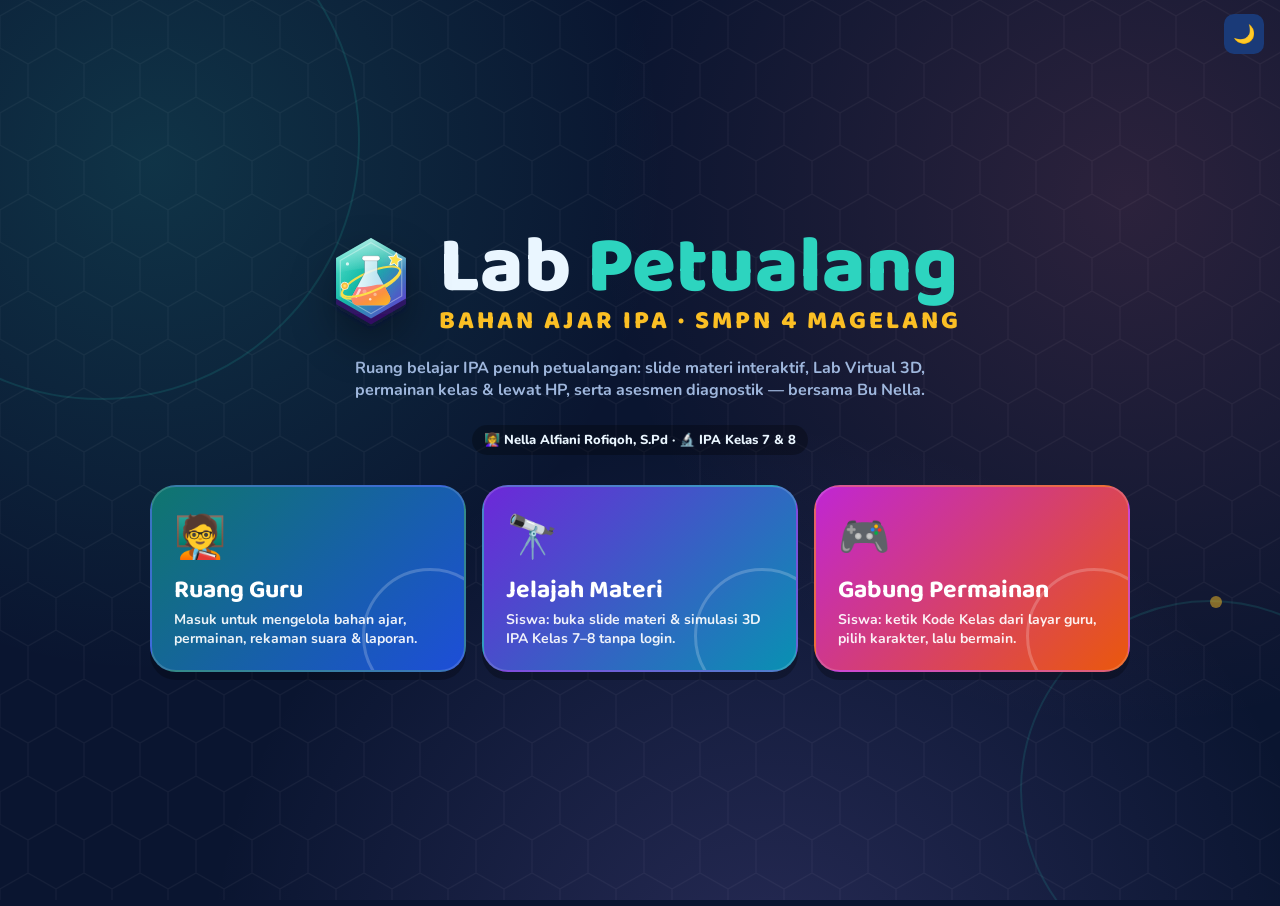
==== commit cc2a9a78: "Slide v2 (Pembelajaran Mendalam), dialog cantik, logo 3D + favicon, perbaikan kedip 3D - Slide: bagi" ====
--- a/index.html
+++ b/index.html
@@ -6,6 +6,11 @@
 <meta name="viewport" content="width=device-width, initial-scale=1, maximum-scale=1">
 <meta name="theme-color" content="#0a1530">
 <title>Lab Petualang — Bahan Ajar IPA SMPN 4 Magelang</title>
+<link rel="icon" type="image/svg+xml" href="assets/logo.svg">
+<link rel="icon" type="image/png" sizes="32x32" href="assets/favicon-32.png">
+<link rel="apple-touch-icon" href="assets/apple-touch-icon.png">
+<meta name="theme-color" content="#0b1430">
+
 <link rel="preconnect" href="https://fonts.googleapis.com">
 <link href="https://fonts.googleapis.com/css2?family=Baloo+2:wght@600;700;800&family=Nunito:wght@400;600;700;800;900&display=swap" rel="stylesheet">
 <style>
@@ -71,7 +76,7 @@
 .hbar{position:sticky;top:0;z-index:30;background:rgba(10,21,48,.86);backdrop-filter:blur(10px);border-bottom:1px solid var(--line)}
 .hbar .in{max-width:1300px;margin:0 auto;padding:10px 20px;display:flex;align-items:center;gap:12px;flex-wrap:wrap}
 .logo{display:flex;align-items:center;gap:10px}
-.logo .b{width:44px;height:44px;display:grid;place-items:center;font-size:24px;background:linear-gradient(135deg,var(--accent),#38bdf8);clip-path:polygon(25% 3%,75% 3%,100% 50%,75% 97%,25% 97%,0 50%)}
+.logo .b{width:50px;height:50px;flex:none;display:grid;place-items:center;filter:drop-shadow(0 6px 10px rgba(0,0,0,.3));transition:transform .4s}.logo:hover .b{transform:perspective(400px) rotateY(20deg) scale(1.08)}
 .logo h1{margin:0;font-size:23px}
 .logo small{display:block;color:var(--muted);font-size:12px;font-weight:700;margin-top:1px}
 .hbar .sp{flex:1}
@@ -80,7 +85,9 @@
 /* landing + login */
 .land{min-height:100vh;display:flex;flex-direction:column;align-items:center;justify-content:center;padding:30px 18px;text-align:center;gap:8px}
 .brand{display:flex;align-items:center;gap:16px;justify-content:center}
-.brand .hex{width:84px;height:84px;display:grid;place-items:center;font-size:46px;background:linear-gradient(135deg,var(--accent),#38bdf8 60%,var(--violet));clip-path:polygon(25% 3%,75% 3%,100% 50%,75% 97%,25% 97%,0 50%);animation:bob 3s ease-in-out infinite}
+.brand .hex{width:104px;height:104px;display:grid;place-items:center;animation:logo3d 6s ease-in-out infinite;transform-style:preserve-3d;filter:drop-shadow(0 18px 22px rgba(0,0,0,.35))}
+.hex img,.logo .b img{width:100%;height:100%;display:block}
+@keyframes logo3d{0%,100%{transform:perspective(500px) rotateY(-14deg) rotateX(6deg) translateY(0)}50%{transform:perspective(500px) rotateY(14deg) rotateX(-4deg) translateY(-8px)}}
 .land .big-logo{font-family:'Baloo 2','Nunito',sans-serif;font-size:clamp(42px,7vw,80px);font-weight:800;line-height:1;text-align:left}
 .land .big-logo span{color:var(--accent)}
 .land .big-logo small{display:block;font-size:.32em;color:var(--amber);letter-spacing:3px;font-weight:800}
@@ -299,7 +306,7 @@
 .pbox .inp:focus{border-color:#0d9488}
 .pbox .err{color:#e11d48;font-weight:800;font-size:14px;min-height:20px;margin:8px 0}
 .plogo{display:flex;align-items:center;gap:10px;font-family:'Baloo 2','Nunito',sans-serif;font-size:40px;font-weight:800}
-.plogo .hex{width:54px;height:54px;font-size:30px;display:grid;place-items:center;background:linear-gradient(135deg,var(--accent),#38bdf8);clip-path:polygon(25% 3%,75% 3%,100% 50%,75% 97%,25% 97%,0 50%)}
+.plogo .hex{width:58px;height:58px;display:grid;place-items:center;animation:logo3d 6s ease-in-out infinite;filter:drop-shadow(0 8px 12px rgba(0,0,0,.3))}
 .plogo span{color:var(--accent)}
 .avgrid{display:grid;grid-template-columns:repeat(5,1fr);gap:8px;margin:12px 0}
 .avgrid button{aspect-ratio:1;border-radius:30%;border:4px solid transparent;font-size:30px;display:grid;place-items:center;transition:transform .12s}
@@ -472,7 +479,7 @@
 .lhero .tag small{color:#5a6f92}
 .lcard{background:var(--panel);border:1px solid var(--line);border-radius:28px;padding:30px;box-shadow:0 12px 0 rgba(0,0,0,.18);max-width:460px;width:100%;justify-self:center}
 .lcard .brand{justify-content:flex-start;margin-bottom:6px}
-.lcard .brand .hex{width:56px;height:56px;font-size:30px}
+.lcard .brand .hex{width:64px;height:64px}
 .lcard h2{font-size:34px;margin:6px 0 2px}
 .lcard label{display:block;font-weight:900;font-size:13px;margin:16px 0 6px;color:var(--muted)}
 .lcard .pw{position:relative}.lcard .pw button{position:absolute;right:8px;top:50%;transform:translateY(-50%);border:none;background:transparent;font-size:18px}
@@ -546,6 +553,18 @@
 .sec-h h3{margin:0;font-size:22px}.sec-h .sp{flex:1}
 .flow{display:grid;grid-template-columns:repeat(5,1fr);gap:14px;position:relative}
 @media(max-width:1200px){.flow{grid-template-columns:repeat(3,1fr)}}@media(max-width:700px){.flow{grid-template-columns:repeat(2,1fr)}}
+.pmnote{background:var(--panel);border:1px solid var(--line);border-radius:16px;padding:10px 14px;font-weight:700;font-size:13.5px;color:var(--muted);margin-bottom:12px;line-height:1.7}
+.pmnote b{color:var(--ink)}
+.pr{display:inline-block;font-size:11.5px;font-weight:900;padding:2px 9px;border-radius:999px;margin:0 3px;color:#fff}
+.pr.b1{background:#0d9488}.pr.b2{background:#2563eb}.pr.b3{background:#db2777}
+.flow.pm .fstep{border-top:6px solid var(--fc)}
+.flow.pm .fstep .n{background:var(--fc);color:#fff}
+.fstep .prs{display:flex;flex-wrap:wrap;gap:4px}.fstep .prs .pr{margin:0}
+.fstep .dpl{font-size:12px;font-weight:900;color:var(--fc)}
+.fstep .fbt{display:flex;gap:6px;flex-wrap:wrap}
+.pmtips{margin-top:12px;background:var(--panel);border:1px solid var(--line);border-radius:16px;padding:10px 16px}
+.pmtips summary{cursor:pointer;font-weight:900}
+.pmtips ul{margin:10px 0 4px;padding-left:20px;line-height:1.6;font-weight:700;font-size:14px;color:var(--muted)}.pmtips b{color:var(--ink)}
 .fstep{background:var(--panel);border:1px solid var(--line);border-radius:22px;padding:16px;position:relative;box-shadow:var(--shadow);display:flex;flex-direction:column;gap:8px}
 .fstep .k{font-weight:900;font-size:12px;letter-spacing:1px;color:var(--muted)}
 .fstep .e{font-size:34px}.fstep b{font-family:'Baloo 2','Nunito',sans-serif;font-size:19px}
@@ -639,12 +658,12 @@
 <div class="topright" id="landTop"><button class="iconbtn" data-theme-toggle title="Ganti tema">🌓</button></div>
 <section class="scr" id="s-landing">
   <div class="land">
-    <div class="brand"><div class="hex">⚛️</div><div class="big-logo">Lab <span>Petualang</span><small>BAHAN AJAR IPA · SMPN 4 MAGELANG</small></div></div>
-    <p>Ruang belajar IPA penuh petualangan: <b>Lab Virtual 3D</b>, permainan kelas & lewat HP, serta asesmen diagnostik — bersama Bu Nella.</p>
+    <div class="brand"><div class="hex"><img src="assets/logo.svg" alt="Lab Petualang"></div><div class="big-logo">Lab <span>Petualang</span><small>BAHAN AJAR IPA · SMPN 4 MAGELANG</small></div></div>
+    <p>Ruang belajar IPA penuh petualangan: <b>slide materi interaktif</b>, <b>Lab Virtual 3D</b>, permainan kelas & lewat HP, serta asesmen diagnostik — bersama Bu Nella.</p>
     <div class="pill">👩‍🏫 Nella Alfiani Rofiqoh, S.Pd · 🔬 IPA Kelas 7 &amp; 8</div>
     <div class="role3">
       <button style="background:linear-gradient(135deg,#0f766e,#1d4ed8)" id="goHost"><div class="e">🧑‍🏫</div><b>Ruang Guru</b><span>Masuk untuk mengelola bahan ajar, permainan, rekaman suara & laporan.</span></button>
-      <button style="background:linear-gradient(135deg,#6d28d9,#0891b2)" id="goLab"><div class="e">🔭</div><b>Jelajah Lab Virtual</b><span>Siswa: buka simulasi 3D Hukum Newton & Tata Surya tanpa login.</span></button>
+      <button style="background:linear-gradient(135deg,#6d28d9,#0891b2)" id="goLab"><div class="e">🔭</div><b>Jelajah Materi</b><span>Siswa: buka slide materi & simulasi 3D IPA Kelas 7–8 tanpa login.</span></button>
       <button style="background:linear-gradient(135deg,#c026d3,#ea580c)" id="goPlayer"><div class="e">🎮</div><b>Gabung Permainan</b><span>Siswa: ketik Kode Kelas dari layar guru, pilih karakter, lalu bermain.</span></button>
     </div>
   </div>
@@ -681,7 +700,7 @@
 <!-- ===================== DASBOR (shell) ===================== -->
 <section class="scr" id="s-setup">
   <aside class="side" id="side">
-    <div class="logo"><div class="b">⚛️</div><div><h1>Lab Petualang</h1><small id="sideRole">Ruang Guru</small></div></div>
+    <div class="logo"><div class="b"><img src="assets/logo.svg" alt=""></div><div><h1>Lab Petualang</h1><small id="sideRole">Ruang Guru</small></div></div>
     <div class="navh" data-role="guru">Mengajar</div>
     <button class="navi" data-nav="home" data-role="guru"><span class="ni">🏠</span><span>Beranda</span></button>
     <button class="navi" data-nav="mood" data-role="guru"><span class="ni">😊</span><span>Cek Perasaan</span><span class="nb">3D</span></button>
@@ -763,7 +782,7 @@
 <!-- ===================== HOST LOBBY ===================== -->
 <section class="scr" id="s-lobby">
   <div class="hbar"><div class="in">
-    <div class="logo"><div class="b">⚛️</div><div><h1 id="lobTitle">Ruang Lab</h1><small id="lobSub"></small></div></div>
+    <div class="logo"><div class="b"><img src="assets/logo.svg" alt=""></div><div><h1 id="lobTitle">Ruang Lab</h1><small id="lobSub"></small></div></div>
     <div class="sp"></div>
     <button class="iconbtn" data-snd title="Suara">🔊</button>
     <button class="iconbtn" data-fs title="Layar penuh">⛶</button>
@@ -838,7 +857,7 @@
 
 <!-- ===================== SISWA ===================== -->
 <section class="scr" id="p-join"><div class="pscr"><div class="pcenter">
-  <div class="plogo"><div class="hex">⚛️</div>Lab <span>Petualang</span></div>
+  <div class="plogo"><div class="hex"><img src="assets/logo.svg" alt="Lab Petualang"></div>Lab <span>Petualang</span></div>
   <div class="pbox">
     <div style="font-weight:900;font-size:17px;margin-bottom:10px">Masukkan Kode Kelas</div>
     <input class="inp" id="pinInput" inputmode="numeric" maxlength="7" placeholder="000 000" autocomplete="off">
@@ -3179,6 +3198,7 @@
 }));
 
 </script>
+<script src="assets/dialog.js"></script>
 <script src="assets/materi.js"></script>
 <script>
 /* ============================================================
@@ -3467,7 +3487,7 @@
 };
 
 function show(id){ $$('.scr').forEach(s => s.classList.toggle('on', s.id === id)); scrollTo(0,0); }
-function toast(m){ const t=$('#toast'); t.textContent=m; t.classList.add('on'); clearTimeout(toast._t); toast._t=setTimeout(()=>t.classList.remove('on'),2600); }
+function toast(m){ const mm = String(m).match(/^(\p{Extended_Pictographic}\uFE0F?)\s*([\s\S]*)$/u); if(window.uiNotify) uiNotify(mm ? mm[2] : m, {icon:mm ? mm[1] : '✨'}); }
 function avHTML(i, size=34){ const a = AVATARS[i] || AVATARS[0]; return `<span class="av" style="width:${size}px;height:${size}px;background:${a[1]};font-size:${size*.58}px">${a[0]}</span>`; }
 function toggleFS(){ try{ document.fullscreenElement ? document.exitFullscreen() : document.documentElement.requestFullscreen(); }catch(e){} }
 document.addEventListener('click', e => { if(e.target.closest('[data-fs]')) toggleFS(); if(e.target.closest('[data-snd]')) toggleSound(); });
@@ -3556,7 +3576,9 @@
   } else { $('#lgErr').textContent = 'Nama pengguna atau kata sandi salah.'; SFX.wrong(); $('#loginForm').classList.add('shake'); setTimeout(() => $('#loginForm').classList.remove('shake'), 450); $('#lsay').textContent = 'Ups, sepertinya belum tepat. Coba lagi ya 😅'; }
 });
 $('#lgBack').onclick = () => show('s-landing');
-$('#logoutBtn').onclick = () => { if(ROLE === 'siswa'){ show('s-landing'); return; } if(!confirm('Keluar dari Ruang Guru?')) return; store.del('lab_auth', true); store.del('lab_auth'); show('s-landing'); };
+$('#logoutBtn').onclick = async () => { if(ROLE === 'siswa'){ show('s-landing'); return; }
+  if(!await uiConfirm('Sesi Ruang Guru akan ditutup. Data kelas tetap tersimpan di perangkat ini.', {title:'Keluar dari Ruang Guru?', img:'assets/nella/avatar.jpg', ok:'👋 Keluar', cancel:'Tetap di sini'})) return;
+  await uiCurtain('Sampai jumpa, Bu Nella! 👋', 1200); store.del('lab_auth', true); store.del('lab_auth'); show('s-landing'); uiNotify('Berhasil keluar dari Ruang Guru', {icon:'🔒'}); };
 
 /* ============================================================ LANDING / ROUTING */
 $('#goHost').onclick = () => { if(isAuthed()){ enterDash('guru','home'); } else { show('s-login'); setTimeout(() => $('#lgUser').focus(), 100); } };
@@ -3761,12 +3783,12 @@
   }
   $$('#lobbyPlayers [data-kick]').forEach(b => b.onclick = () => kick(b.dataset.kick));
 }
-function kick(pid){
+async function kick(pid){
   const p = H.players.get(pid); if(!p) return;
-  if(!confirm(`Keluarkan "${p.name}" dari permainan?`)) return;
+  if(!await uiConfirm(`“${p.name}” akan dikeluarkan dari ruang permainan.`, {title:'Keluarkan pemain?', icon:'🚪', danger:true, ok:'Keluarkan'})) return;
   send(p, {t:'kick'}); H.kicked.add(pid); H.players.delete(pid); renderLobby();
 }
-$('#cancelRoom').onclick = () => { if(confirm('Batalkan ruang game ini?')) destroyHost(); };
+$('#cancelRoom').onclick = async () => { if(await uiConfirm('Semua pemain di lobi akan terputus.', {title:'Batalkan ruang game?', icon:'🛑', danger:true, ok:'Batalkan ruang'})) destroyHost(); };
 $('#testPlayer').onclick = () => { if(!H) return; window.open(joinURL(true), '_blank'); };
 $('#startGame').onclick = () => { MUSIC.stop(); SFX.gong(); if(isSelf(H.mode)) startSelf(); else nextQuestion(); };
 function destroyHost(){
@@ -3989,7 +4011,7 @@
     const top = m.slice().sort((a,b)=>b.score-a.score)[0];
     return {i, name:t.name, color:t.color, n:m.length, avg, top}; });
 }
-$('#endGameBtn').onclick = () => { if(confirm('Akhiri permainan sekarang dan tampilkan panggung juara?')) { if(H.phase==='self'){ endSelf(); return; } if(H.phase==='selfend') return; clearInterval(H.timer); clearTimeout(H.readyT); if(H.phase==='question') endQuestion(); showPodium(); } };
+$('#endGameBtn').onclick = async () => { if(await uiConfirm('Permainan dihentikan dan panggung juara ditampilkan.', {title:'Akhiri permainan?', icon:'🏁', warn:true, ok:'Akhiri'})) { if(H.phase==='self'){ endSelf(); return; } if(H.phase==='selfend') return; clearInterval(H.timer); clearTimeout(H.readyT); if(H.phase==='question') endQuestion(); showPodium(); } };
 document.addEventListener('keydown', e => {
   if(e.target.matches('input,textarea,select')) return;
   if(e.key==='f' || e.key==='F'){ if($('#s-game').classList.contains('on')||$('#s-lobby').classList.contains('on')||$('#s-podium').classList.contains('on')) toggleFS(); }
@@ -4035,9 +4057,9 @@
   [2,1,0].forEach((pos,step) => setTimeout(() => { const el = $(`.pod[data-pos="${pos}"]`); if(el){ el.classList.add('show'); if(pos===0){ SFX.fanfare(); confetti(220); } else SFX.click(); } }, 900 + step*1300));
 }
 $('#toReport').onclick = () => { renderReport(); show('s-report'); };
-$('#toHome').onclick = () => { if(confirm('Kembali ke Ruang Guru? Ruang lab akan ditutup (unduh laporan dulu bila perlu).')) destroyHost(); };
-$('#playAgain').onclick = () => {
-  if(!confirm('Main lagi dengan pemain yang sama? Soal baru akan diambil dan skor direset.')) return;
+$('#toHome').onclick = async () => { if(await uiConfirm('Ruang permainan akan ditutup. Unduh laporan dulu bila perlu.', {title:'Kembali ke Ruang Guru?', icon:'🏠', ok:'Kembali'})) destroyHost(); };
+$('#playAgain').onclick = async () => {
+  if(!await uiConfirm('Soal baru diambil dan skor direset untuk pemain yang sama.', {title:'Main lagi?', icon:'🔁', ok:'Main lagi'})) return;
   H.qs = pickQuestions(); H.perms = H.qs.map(() => H.cfg.shuffleOpt ? shuffle([0,1,2,3]) : [0,1,2,3]);
   H.qi = -1; H.phase = 'lobby'; H.startedAt = Date.now();
   H.players.forEach(p => { p.score=0; p.streak=0; p.answers=[]; p.sp=null; });
@@ -4142,9 +4164,9 @@
     saveSet(); renderBank();
   });
   $$('#bankBox [data-edit]').forEach(b => b.onclick = () => editQ(b.dataset.edit));
-  $$('#bankBox [data-del]').forEach(b => b.onclick = () => { if(!confirm('Hapus soal ini?')) return; saveBank(id, bank.filter(q=>q.id!==b.dataset.del)); renderBank(); });
+  $$('#bankBox [data-del]').forEach(b => b.onclick = async () => { if(!await uiConfirm('Soal ini akan dihapus dari bank soal.', {title:'Hapus soal?', icon:'🗑️', danger:true, ok:'Hapus'})) return; saveBank(id, bank.filter(q=>q.id!==b.dataset.del)); renderBank(); });
   $('#bkAdd').onclick = () => editQ(null);
-  $('#bkReset').onclick = () => { if(confirm('Kembalikan ke soal bawaan? Soal buatan sendiri akan hilang.')){ store.del('arena_bank_'+id); renderBank(); } };
+  $('#bkReset').onclick = async () => { if(await uiConfirm('Soal buatan sendiri akan hilang.', {title:'Kembalikan ke soal bawaan?', icon:'♻️', warn:true, ok:'Kembalikan'})){ store.del('arena_bank_'+id); renderBank(); } };
   $('#bkExp').onclick = () => { const a=document.createElement('a'); a.href=URL.createObjectURL(new Blob([JSON.stringify(bank,null,2)],{type:'application/json'})); a.download=`bank-soal-${id}.json`; a.click(); };
   $('#bkImp').onclick = () => $('#bkFile').click();
   $('#bkFile').onchange = e => { const fl = e.target.files[0]; if(!fl) return; const r = new FileReader(); r.onload = () => {
@@ -4181,7 +4203,7 @@
   <li>Panggil <b>5 siswa</b> ke depan. Satu per satu mengetuk emoticon: <b>Semangat, Senang, Bosan, Mengantuk, Sedih</b> (atau tombol <kbd>1</kbd>–<kbd>5</kbd>; <kbd>⌫</kbd> membatalkan pilihan terakhir). Setiap pilihan masuk ke toples 3D.</li>
   <li>Setelah 5 siswa, tekan <b>Kelompok berikutnya</b>. Di akhir tekan <b>📊 Lihat Hasil</b>: grafik batang 3D, persentase, <b>indeks perasaan kelas</b> (Semangat 5 · Senang 4 · Bosan 2 · Mengantuk 2 · Sedih 1), dan rekomendasi untuk memulai pelajaran.</li>
   <li>Hasil tersimpan otomatis di <b>Riwayat Kelas</b> dan tampil di Beranda.</li></ol>
-  <h4>📽️ Slide Materi</h4><p>Setiap materi Kelas 7 &amp; 8 punya slide pemaparan berwarna (± 16–18 slide): tujuan &amp; pertanyaan pemantik, pengertian, macam-macam, rumus dengan <b>kalkulator coba-coba</b>, animasi penerapan, <b>contoh soal</b> dengan tombol <b>💡 Lihat Pembahasan</b> langkah demi langkah, mitos vs fakta, jembatan keledai, kuis kilat, peta konsep, dan refleksi. Tekan <kbd>→</kbd>/<kbd>Spasi</kbd> untuk lanjut (poin muncul satu per satu), <kbd>←</kbd> kembali, <kbd>P</kbd> pembahasan, <kbd>G</kbd> daftar slide, <kbd>B</kbd> dibacakan, <kbd>F</kbd> layar penuh. Isi mengacu CP IPA Fase D (Kep. Kepala BSKAP No. 046/H/KR/2025) dan Buku Siswa IPA Kurikulum Merdeka.</p>
+  <h4>📽️ Slide Materi</h4><p>Setiap materi Kelas 7 &amp; 8 punya slide pemaparan berwarna (± 16–18 slide): tujuan &amp; pertanyaan pemantik, pengertian, macam-macam, rumus dengan <b>kalkulator coba-coba</b>, animasi penerapan, <b>contoh soal</b> dengan tombol <b>💡 Lihat Pembahasan</b> langkah demi langkah, mitos vs fakta, jembatan keledai, kuis kilat, peta konsep, dan refleksi. Slide disusun mengikuti Pembelajaran Mendalam: <b>Awal → Memahami → Mengaplikasi → Merefleksi</b>, dengan <b>Peta Belajar</b> untuk memilih sub bab. Mode <b>⚡ Otomatis</b>: sekali klik seluruh isi tampil dengan transisi 3D; <b>👆 Manual</b>: poin muncul satu per satu; <b>▶ Putar</b>: presentasi berjalan sendiri. Kartu, penerapan, dan peta konsep bisa diketuk untuk detail. Pintasan: <kbd>→</kbd>/<kbd>←</kbd>, <kbd>1</kbd>–<kbd>4</kbd> bagian, <kbd>H</kbd> peta, <kbd>G</kbd> daftar isi, <kbd>M</kbd> ganti mode, <kbd>A</kbd> putar, <kbd>P</kbd> pembahasan, <kbd>B</kbd> dibacakan. Isi mengacu CP IPA Fase D (Kep. Kepala BSKAP No. 046/H/KR/2025) dan Buku Siswa IPA Kurikulum Merdeka.</p>
   <h4>🔬 Lab 3D &amp; Kuis</h4><p>Pilih tab <b>Kelas 7</b> (Hakikat Sains, Pengukuran, Wujud Zat, Kalor, Tata Surya, Klasifikasi, Ekosistem, Gaya &amp; Gerak) atau <b>Kelas 8</b> (Sel, Sistem Organ, Usaha, Unsur–Senyawa–Campuran, Getaran &amp; Gelombang, Struktur Bumi). Setiap materi punya <b>▶ Simulasi 3D</b> (dengan beberapa mode, narasi Bu Nella, dan kuis singkat di dalam lab) dan <b>🎮 Kuis</b> yang langsung menyiapkan permainan dengan bank soal materi itu. <b>🔗</b> membagikan lab ke siswa lewat QR.</p>
   <h4>🎙️ Studio Suara</h4><p>Pilih materi (Kelas 7/8), lalu rekam suara Bu Nella untuk setiap narasi. Rekaman langsung dipakai di lab pada perangkat ini. Tekan <b>☁️ Simpan ke GitHub</b> (isi token di Pengaturan sekali saja) agar rekaman ikut online untuk semua siswa.</p>
   <h4>🔐 Masuk sebagai guru</h4><p>Pilih <b>Masuk sebagai Guru</b> lalu login. Centang “Ingat saya” hanya di laptop pribadi. Tombol <b>⎋ Keluar</b> ada di bawah menu kiri.</p>
@@ -5048,7 +5070,7 @@
     a.download = `mode-kelas-${C.mode}-${new Date(C.startedAt).toISOString().slice(0,10)}.csv`; a.click();
   };
 }
-$('#cEndBtn').onclick = () => { if(C && confirm('Akhiri permainan dan lihat hasil?')) classEnd(); };
+$('#cEndBtn').onclick = async () => { if(C && await uiConfirm('Permainan diakhiri dan hasil kelas ditampilkan.', {title:'Akhiri permainan?', icon:'🏁', warn:true, ok:'Lihat hasil'})) classEnd(); };
 document.addEventListener('keydown', e => {
   if(!C || !$('#s-class').classList.contains('on') || e.target.matches('input,textarea,select')) return;
   if($('#cqOv').classList.contains('on') && C.cur){
@@ -5309,14 +5331,44 @@
       <div class="stat" data-go="bank"><div class="si" style="background:linear-gradient(135deg,#ea580c,#fbbf24)">📚</div><div><b>${bankN}</b><span>Soal di 14 materi</span></div></div>
       <div class="stat" data-go="studio"><div class="si" style="background:linear-gradient(135deg,#16a34a,#a3e635)">🎙️</div><div><b id="vcStat">…</b><span>Rekaman narasi</span></div></div>
     </div>
-    <div class="sec-h"><h3>🧭 Rekomendasi alur pembelajaran (1–2 JP)</h3><div class="sp"></div><span class="muted" style="font-weight:800;font-size:13px">Klik langkah untuk langsung menyiapkannya</span></div>
-    <div class="flow">
-      <div class="fstep"><span class="n">0</span><div class="k">PEMBUKA · 5 MENIT</div><div class="e">😊</div><b>Cek Perasaan</b><p>5 siswa maju bergantian memilih emoticon 3D; di akhir tampil rata-rata perasaan kelas.</p><button class="btn sm" data-flow="mood">Mulai ▶</button></div>
-      <div class="fstep"><span class="n">1</span><div class="k">APERSEPSI · 10 MENIT</div><div class="e">🕵️</div><b>Detektif Mitos</b><p>Ungkap miskonsepsi awal tanpa HP: kelas memilih Fakta/Mitos lewat angkat tangan.</p><button class="btn sm" data-flow="mitos">Siapkan ▶</button></div>
-      <div class="fstep"><span class="n">2</span><div class="k">PEMAPARAN & EKSPLORASI · 30 MENIT</div><div class="e">📽️</div><b>Slide + Simulasi 3D</b><p>Paparkan materi dengan slide interaktif (contoh soal & pembahasan), lalu eksperimen di Lab 3D.</p><button class="btn sm" data-flow="slides">Buka slide ▶</button></div>
-      <div class="fstep"><span class="n">3</span><div class="k">LATIHAN · 10 MENIT</div><div class="e">🕳️</div><b>Lolos dari Lubang Hitam</b><p>Latihan mandiri lewat HP; siswa yang salah langsung melihat pembahasan.</p><button class="btn sm" data-flow="kejar">Siapkan ▶</button></div>
-      <div class="fstep"><span class="n">4</span><div class="k">ASESMEN · 15 MENIT</div><div class="e">🧠</div><b>Yakin-Ragu</b><p>Asesmen diagnostik dua tingkat: laporan memetakan paham, menebak & miskonsepsi.</p><button class="btn sm" data-flow="keyakinan">Siapkan ▶</button></div>
+    <div class="sec-h"><h3>🧭 Alur Pembelajaran Mendalam (2 JP · 80 menit)</h3><div class="sp"></div><span class="muted" style="font-weight:800;font-size:13px">Klik tombol untuk langsung menyiapkan</span></div>
+    <div class="pmnote"><b>Pendekatan Pembelajaran Mendalam (Kemendikdasmen 2025)</b> · prinsip <span class="pr b1">Berkesadaran</span><span class="pr b2">Bermakna</span><span class="pr b3">Menggembirakan</span> · pengalaman belajar <b>Memahami → Mengaplikasi → Merefleksi</b> · mengacu CP IPA Fase D (BSKAP 046/H/KR/2025)</div>
+    <div class="flow pm">
+      <div class="fstep" style="--fc:#f97316"><span class="n">1</span><div class="k">AWAL · 10 MENIT</div><div class="e">🚀</div><b>Orientasi & Apersepsi</b>
+        <div class="prs"><span class="pr b1">Berkesadaran</span><span class="pr b3">Menggembirakan</span></div>
+        <p>Cek perasaan kelas, sampaikan tujuan & pertanyaan pemantik (slide <i>Awal</i>), lalu gali pengetahuan awal dengan Detektif Mitos.</p>
+        <div class="dpl">🎯 Kesehatan · Komunikasi</div>
+        <div class="fbt"><button class="btn sm" data-flow="mood">😊 Cek perasaan</button><button class="btn sm ghost" data-flow="mitos">🕵️ Mitos</button></div></div>
+      <div class="fstep" style="--fc:#0ea5e9"><span class="n">2</span><div class="k">INTI · MEMAHAMI · 20 MENIT</div><div class="e">💡</div><b>Membangun Konsep</b>
+        <div class="prs"><span class="pr b1">Berkesadaran</span><span class="pr b2">Bermakna</span></div>
+        <p>Paparkan slide bagian <i>Memahami</i> (konsep, macam, rumus, animasi), lalu siswa menemukan sendiri lewat eksperimen Lab 3D (<i>discovery</i>).</p>
+        <div class="dpl">🎯 Penalaran kritis · Kemandirian</div>
+        <div class="fbt"><button class="btn sm" data-flow="slides">📽️ Slide</button><button class="btn sm ghost" data-flow="lab">🔬 Lab 3D</button></div></div>
+      <div class="fstep" style="--fc:#22c55e"><span class="n">3</span><div class="k">INTI · MENGAPLIKASI · 25 MENIT</div><div class="e">🛠️</div><b>Menerapkan & Berlatih</b>
+        <div class="prs"><span class="pr b2">Bermakna</span><span class="pr b3">Menggembirakan</span></div>
+        <p>Bahas contoh soal & penerapan sehari-hari (slide <i>Mengaplikasi</i>), lalu latihan berkelompok lewat permainan kelas atau HP.</p>
+        <div class="dpl">🎯 Kolaborasi · Kreativitas</div>
+        <div class="fbt"><button class="btn sm" data-flow="ekspedisi">🪐 Regu kelas</button><button class="btn sm ghost" data-flow="kejar">🕳️ Lewat HP</button></div></div>
+      <div class="fstep" style="--fc:#a855f7"><span class="n">4</span><div class="k">INTI · MEREFLEKSI · 15 MENIT</div><div class="e">🪞</div><b>Merefleksi & Asesmen</b>
+        <div class="prs"><span class="pr b1">Berkesadaran</span><span class="pr b2">Bermakna</span></div>
+        <p>Susun peta konsep & refleksi diri (slide <i>Merefleksi</i>), lalu asesmen diagnostik Yakin-Ragu untuk memetakan paham vs miskonsepsi.</p>
+        <div class="dpl">🎯 Kemandirian · Penalaran kritis</div>
+        <div class="fbt"><button class="btn sm" data-flow="keyakinan">🧠 Yakin-Ragu</button></div></div>
+      <div class="fstep" style="--fc:#eab308"><span class="n">5</span><div class="k">PENUTUP · 10 MENIT</div><div class="e">🎁</div><b>Umpan Balik & Tindak Lanjut</b>
+        <div class="prs"><span class="pr b3">Menggembirakan</span><span class="pr b2">Bermakna</span></div>
+        <p>Beri apresiasi, umpan balik dari laporan kelas, dan tindak lanjut: remedial untuk miskonsepsi, pengayaan/proyek kecil di rumah.</p>
+        <div class="dpl">🎯 Komunikasi · Kewargaan</div>
+        <div class="fbt"><button class="btn sm" data-flow="history">📈 Laporan</button></div></div>
     </div>
+    <details class="pmtips"><summary>💡 Rekomendasi penerapan di kelas (ketuk untuk membuka)</summary>
+      <ul>
+        <li><b>Berkesadaran:</b> awali dengan Cek Perasaan & tujuan pembelajaran yang jelas, ajak siswa menebak jawaban pertanyaan pemantik sebelum belajar.</li>
+        <li><b>Bermakna:</b> kaitkan dengan konteks lokal Magelang, mis. Gunung Merapi (struktur bumi), sawah (ekosistem), Candi Borobudur (batuan & pelapukan), pasar tradisional (pengukuran massa).</li>
+        <li><b>Menggembirakan:</b> gunakan Lab 3D, permainan regu, dan kuis kilat; beri tantangan bertingkat (mudah → HOTS).</li>
+        <li><b>Asesmen:</b> diagnostik di awal (Detektif Mitos / Yakin-Ragu), formatif selama proses (kuis kilat di slide, Lubang Hitam), sumatif di akhir bab (mode Kilat/Teliti dengan laporan nilai).</li>
+        <li><b>Diferensiasi:</b> siswa cepat diberi pengayaan (mode simulasi lanjutan), siswa yang perlu bimbingan mengulang slide <i>Memahami</i> dengan mode Manual & narasi.</li>
+        <li><b>Kemitraan & digital:</b> bagikan tautan lab/slide (tombol 🔗) agar siswa & orang tua bisa belajar di rumah.</li>
+      </ul></details>
     <div class="sec-h"><h3>😊 Perasaan kelas terakhir</h3><div class="sp"></div><button class="btn sm ghost" data-go="mood">Cek perasaan sekarang →</button></div>
     <div class="card" style="padding:14px 18px">${moodL.length ? moodSummary(moodL[0]) : '<p class="muted" style="font-weight:700;margin:0">Belum ada data. Mulai pelajaran dengan <b>Cek Perasaan</b> agar Ibu tahu suasana hati kelas hari ini.</p>'}</div>
     <div class="sec-h"><h3>📘 Materi IPA per kelas</h3><div class="sp"></div><button class="btn sm ghost" data-go="lab">Semua materi →</button></div>
@@ -5329,6 +5381,8 @@
     if(f === 'lab') return nav('lab');
     if(f === 'mood') return nav('mood');
     if(f === 'slides') return nav('slides');
+    if(f === 'history') return nav('history');
+    if(f === 'ekspedisi'){ SET.track = 'kelas'; SET.cmode = 'ekspedisi'; SET.n = 8; }
     if(f === 'mitos'){ SET.track = 'kelas'; SET.cmode = 'mitos'; SET.n = 6; }
     if(f === 'kejar'){ SET.track = 'hp'; SET.mode = 'kejar'; SET.duration = 5; }
     if(f === 'keyakinan'){ SET.track = 'hp'; SET.mode = 'keyakinan'; SET.n = 10; SET.time = 30; }
@@ -5402,7 +5456,7 @@
   const k = labTab(), list = Object.entries(MATERI).filter(([, m]) => m.kelas === k);
   $('#pg-slides').innerHTML = `<div class="gbar" style="margin-top:18px"><div class="ktabs">${['7','8'].map(x => `<button data-kt="${x}" class="${x===k?'on':''}">🎓 Kelas ${x} <small>${Object.values(MATERI).filter(m => m.kelas===x).length} materi</small></button>`).join('')}</div><div class="sp"></div>
       <span class="muted" style="font-weight:800;font-size:13px">Ringkasan · rumus · contoh soal + pembahasan · kuis · animasi</span></div>
-    <div class="note" style="margin-bottom:14px">📽️ Slide pemaparan materi berbasis <b>CP IPA Fase D (Kep. Kepala BSKAP No. 046/H/KR/2025)</b> dan Buku Siswa IPA Kurikulum Merdeka. Navigasi: <kbd>→</kbd>/<kbd>Spasi</kbd> berikutnya, <kbd>←</kbd> sebelumnya, <kbd>P</kbd> pembahasan, <kbd>G</kbd> daftar slide, <kbd>B</kbd> dibacakan.</div>
+    <div class="note" style="margin-bottom:14px">📽️ Slide pemaparan materi berbasis <b>CP IPA Fase D (Kep. Kepala BSKAP No. 046/H/KR/2025)</b> dan Buku Siswa IPA Kurikulum Merdeka. Slide dibagi 4 bagian Pembelajaran Mendalam: <b>Awal · Memahami · Mengaplikasi · Merefleksi</b>. Pilih mode <b>⚡ Otomatis</b> (sekali klik, isi tampil semua) atau <b>👆 Manual</b> (poin demi poin), atau <b>▶ Putar</b> untuk presentasi berjalan sendiri. Kartu bisa diketuk untuk detail. Tombol: <kbd>→</kbd> lanjut, <kbd>1</kbd>–<kbd>4</kbd> pindah bagian, <kbd>H</kbd> peta belajar, <kbd>G</kbd> daftar isi, <kbd>P</kbd> pembahasan.</div>
     <div class="slgrid">${list.map(([mid, m]) => { const c = SL_COL[mid] || ['#14b8a6','#8b5cf6'];
       return `<div class="slcard" style="--c1:${c[0]};--c2:${c[1]}"><div class="slpv" data-slide="${mid}"><span class="e">${m.icon}</span><span class="pl">▶</span><span class="kb">Kelas ${m.kelas}</span></div>
         <div class="bd"><h4>${esc(m.nama)}</h4><p>${esc(m.desc)}</p><div class="tags">${Object.values(m.topics).slice(0,4).map(t => `<span class="tag">${t.icon} ${esc(t.name)}</span>`).join('')}</div>
@@ -5472,7 +5526,7 @@
     row.querySelector('[data-act=play]').onclick = () => playVoice(k, text, man);
     row.querySelector('[data-act=file]').onchange = async e => { const f = e.target.files[0]; if(!f) return; await vdb.put(k, f); toast('✅ Rekaman tersimpan'); renderStudio(); };
     const dl = row.querySelector('[data-act=dl]'); if(dl) dl.onclick = async () => { const b = await vdb.get(k); if(!b) return; const a = document.createElement('a'); a.href = URL.createObjectURL(b); a.download = `${STUDIO_SIM}-${k}.${extOf(b)}`; a.click(); };
-    const dl2 = row.querySelector('[data-act=del]'); if(dl2) dl2.onclick = async () => { if(!confirm('Hapus rekaman ini dari perangkat? (rekaman online di GitHub tidak terhapus)')) return; await vdb.del(k); renderStudio(); };
+    const dl2 = row.querySelector('[data-act=del]'); if(dl2) dl2.onclick = async () => { if(!await uiConfirm('Rekaman di perangkat ini dihapus (rekaman online di GitHub tidak terhapus).', {title:'Hapus rekaman?', icon:'🎙️', danger:true, ok:'Hapus'})) return; await vdb.del(k); renderStudio(); };
   });
 }
 function extOf(b){ const t = (b && b.type) || ''; return /ogg/.test(t) ? 'ogg' : /mp4|m4a|aac/.test(t) ? 'm4a' : /mpeg|mp3/.test(t) ? 'mp3' : /wav/.test(t) ? 'wav' : 'webm'; }
@@ -5492,7 +5546,7 @@
       await vdb.put(k, b); toast('✅ Rekaman tersimpan di perangkat'); renderStudio(); };
     mr.start(); renderStudio(); SFX.click();
     REC.iv = setInterval(() => { const s = Math.floor((Date.now()-t0)/1000), el = $('#recT'); if(el) el.textContent = `${Math.floor(s/60)}:${String(s%60).padStart(2,'0')}`; }, 500);
-  }catch(e){ REC = null; alert('Mikrofon tidak bisa diakses. Izinkan akses mikrofon di peramban, atau gunakan tombol “Unggah” untuk memasukkan file rekaman (mp3/m4a/wav).'); }
+  }catch(e){ REC = null; uiAlert('Izinkan akses mikrofon di peramban, atau gunakan tombol “Unggah” untuk memasukkan file rekaman (mp3/m4a/wav).', {title:'Mikrofon tidak bisa diakses', icon:'🎙️', warn:true}); }
 }
 
 /* ---------- GitHub ---------- */
@@ -5547,8 +5601,8 @@
     <div class="card" id="moodHist" style="margin-top:16px"><div class="gbar" style="margin-top:0"><h3 style="margin:0">😊 Riwayat cek perasaan</h3><div class="sp"></div>${ML.length ? '<button class="btn sm red" id="mClr">🗑 Hapus</button>' : ''}<button class="btn sm" data-go="mood">Cek sekarang</button></div>
       ${ML.length ? `${ML.length > 1 ? `<div class="muted" style="font-weight:800;margin-bottom:8px">Rata-rata indeks perasaan ${ML.length} sesi terakhir: <b style="color:var(--ink)">${(ML.reduce((a,r) => a + r.index, 0)/ML.length).toFixed(1)}/5</b></div>` : ''}${ML.slice(0,8).map(r => `<div style="padding:10px 0;border-top:1px solid var(--line)">${moodSummary(r)}</div>`).join('')}` : '<p class="muted" style="font-weight:700">Belum ada data cek perasaan.</p>'}</div>
     <div class="card" style="margin-top:16px">${L.length ? histTable(L) : '<p class="muted" style="font-weight:700">Belum ada riwayat. Setiap permainan yang selesai otomatis tercatat di sini.</p>'}</div>`;
-  bindCommon($('#pg-history')); const mc = $('#mClr'); if(mc) mc.onclick = () => { if(confirm('Hapus riwayat cek perasaan?')){ store.set('lab_mood', []); renderHistory(); } };
-  $('#hClr').onclick = () => { if(confirm('Hapus semua riwayat di perangkat ini?')){ store.set('lab_history', []); renderHistory(); } };
+  bindCommon($('#pg-history')); const mc = $('#mClr'); if(mc) mc.onclick = async () => { if(await uiConfirm('Semua riwayat cek perasaan di perangkat ini dihapus.', {title:'Hapus riwayat perasaan?', icon:'😊', danger:true, ok:'Hapus'})){ store.set('lab_mood', []); renderHistory(); } };
+  $('#hClr').onclick = async () => { if(await uiConfirm('Semua riwayat permainan di perangkat ini dihapus.', {title:'Hapus semua riwayat?', icon:'📈', danger:true, ok:'Hapus'})){ store.set('lab_history', []); renderHistory(); } };
   $('#hCsv').onclick = () => { const q = s => '"' + String(s ?? '').replace(/"/g,'""') + '"';
     const rows = [['Tanggal','Cara','Mode','Materi','Peserta','Skor %','Keterangan'].map(q).join(',')].concat(L.map(h => [new Date(h.t).toLocaleString('id-ID'), h.track, h.mode, h.materi, h.peserta, h.skor, h.info].map(q).join(',')));
     const a = document.createElement('a'); a.href = URL.createObjectURL(new Blob(['﻿' + rows.join('\n')], {type:'text/csv'})); a.download = 'riwayat-kelas.csv'; a.click(); };
@@ -5595,7 +5649,7 @@
       await GH.put('data/perasaan.json', b64OfText(JSON.stringify(store.get('lab_mood', []), null, 1)), 'Cadangan riwayat cek perasaan');
       await GH.put('data/index.json', b64OfText(JSON.stringify({banks:Object.keys(MATERI), updated:new Date().toISOString()})), 'Indeks cadangan bank soal');
       $('#bkMsg').textContent = '✅ Tersimpan di GitHub'; }catch(e){ $('#bkMsg').textContent = '❌ ' + e.message; } };
-  $('#bkDown').onclick = async () => { if(!confirm('Ganti bank soal di perangkat ini dengan versi online?')) return;
+  $('#bkDown').onclick = async () => { if(!await uiConfirm('Bank soal di perangkat ini diganti dengan versi online di GitHub.', {title:'Ambil bank soal online?', icon:'☁️', ok:'Ganti'})) return;
     try{ let n = 0; const ix = await bankIndex(); for(const id of Object.keys(MATERI).filter(i => ix.includes(i))){ const r = await fetch(`data/bank-${id}.json`, {cache:'no-cache'}); if(r.ok){ saveBank(id, await r.json()); n++; } }
       $('#bkMsg').textContent = n ? '✅ Bank soal dimuat' : 'Belum ada cadangan online'; }catch(e){ $('#bkMsg').textContent = '❌ ' + e.message; } };
   $('#sOut').onclick = () => $('#logoutBtn').click();
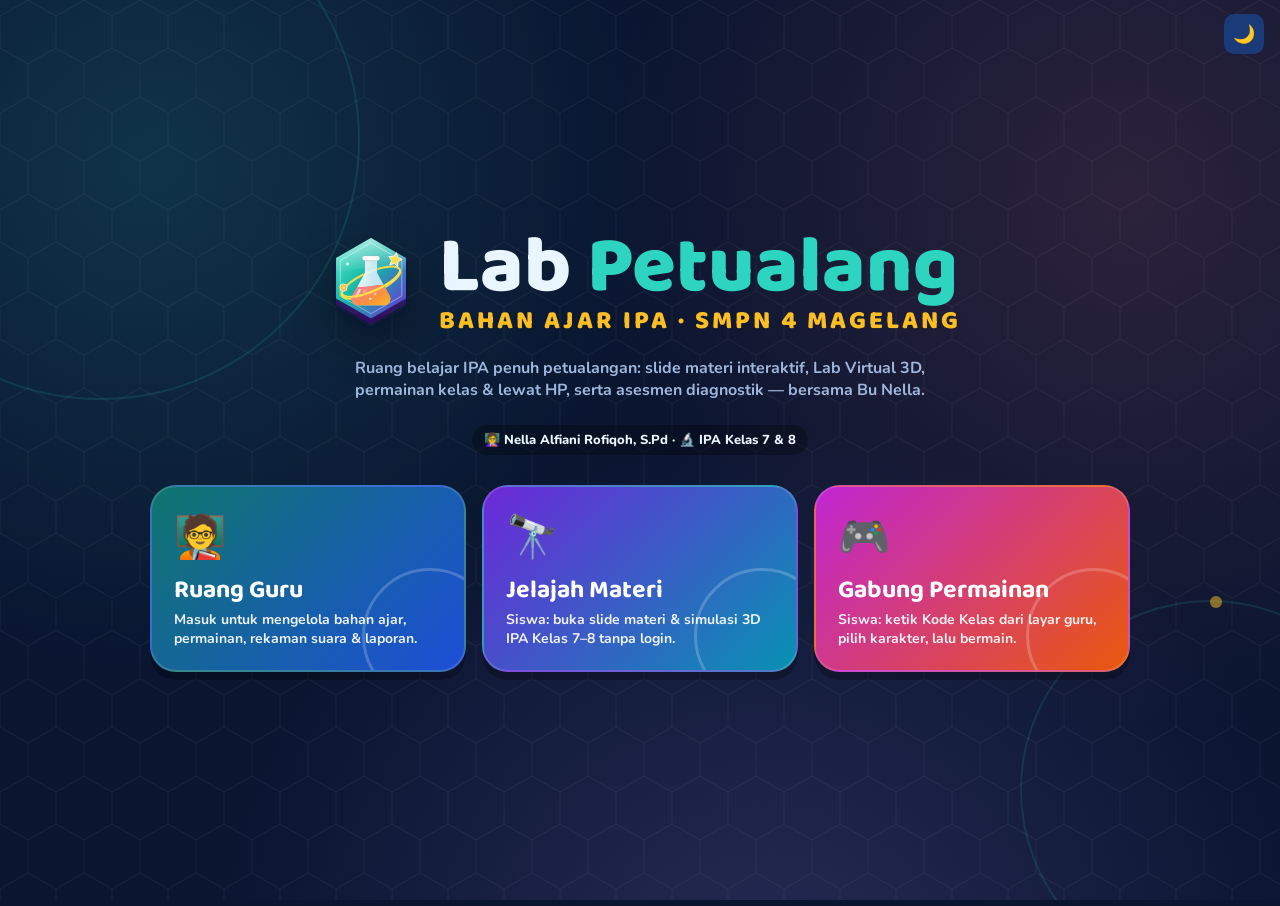
==== commit 86335871: "Sesuaikan bab dengan Buku Siswa IPA Kurikulum Merdeka; slide jadi menu interaktif - 13 bab dengan ju" ====
--- a/index.html
+++ b/index.html
@@ -61,6 +61,7 @@
 .btn.white{background:#fff;color:#0a1530;box-shadow:0 5px 0 #a9bfdc}
 .btn.red{background:#ef4444;color:#fff;box-shadow:0 5px 0 #991b1b}
 .btn.amber{background:var(--amber);color:#3b2600;box-shadow:0 5px 0 #b45309}
+.btn.violet{background:#7c3aed;color:#fff;box-shadow:0 5px 0 #4c1d95}
 .btn.sm{padding:8px 12px;font-size:13px;border-radius:10px;box-shadow:0 3px 0 rgba(0,0,0,.35)}
 .pill{background:rgba(0,0,0,.28);padding:6px 12px;border-radius:999px;font-weight:800;font-size:13px;display:inline-flex;align-items:center;gap:6px}
 .card{background:linear-gradient(180deg,rgba(255,255,255,.04),transparent),var(--panel);border:1px solid var(--line);border-radius:22px;padding:22px;box-shadow:var(--shadow)}
@@ -617,6 +618,7 @@
 .slpv .kb{position:absolute;left:12px;top:12px;background:rgba(0,0,0,.28);color:#fff;border-radius:999px;padding:3px 10px;font-weight:900;font-size:12px}
 .slcard .bd{padding:14px 16px;display:flex;flex-direction:column;gap:8px;flex:1}
 .slcard h4{margin:0;font-family:'Baloo 2','Nunito',sans-serif;font-size:21px}.slcard p{margin:0;color:var(--muted);font-weight:700;font-size:13.5px}
+.slcard h4 .babn{display:block;font:900 11px 'Nunito',sans-serif;letter-spacing:.12em;color:var(--c1)}
 .slcard .act{display:flex;gap:6px;flex-wrap:wrap;margin-top:auto}
 .kgrid{display:grid;grid-template-columns:1fr 1fr;gap:16px}@media(max-width:900px){.kgrid{grid-template-columns:1fr}}
 .kbox{background:var(--panel);border:1px solid var(--line);border-radius:24px;padding:16px 18px;box-shadow:var(--shadow)}
@@ -732,7 +734,7 @@
     <div class="page" id="pg-viewer"><div class="viewer"><div class="vbar">
         <button class="btn sm ghost" id="vBack">← Kembali</button><b class="fred" style="font-size:22px" id="vTitle"></b><span class="slowhint" id="vSlow">🐢 Gambar tersendat? Coba kualitas <b>Standar</b> atau <b>Hemat</b>.</span><div class="sp"></div>
         <span class="muted" style="font-weight:800;font-size:13px">Kualitas:</span><div class="chips" id="vQual"></div>
-        <button class="btn sm pink" id="vAlt">📽️ Slide</button><button class="btn sm amber" id="vQuiz" data-role="guru">🎮 Mainkan kuis</button><button class="btn sm ghost" id="vStudio" data-role="guru">🎙️ Narasi</button><button class="btn sm ghost" id="vShare" data-role="guru" title="Bagikan ke siswa">🔗</button><button class="btn sm cyan" id="vFull">⛶ Layar penuh</button><button class="btn sm ghost" id="vNew" title="Buka di tab baru">↗</button></div>
+        <button class="btn sm violet" id="vToMat" style="display:none" title="Kembali ke halaman materi yang tadi dibuka">⬅ Kembali ke materi</button><button class="btn sm pink" id="vAlt">📽️ Slide</button><button class="btn sm amber" id="vQuiz" data-role="guru">🎮 Mainkan kuis</button><button class="btn sm ghost" id="vStudio" data-role="guru">🎙️ Narasi</button><button class="btn sm ghost" id="vShare" data-role="guru" title="Bagikan ke siswa">🔗</button><button class="btn sm cyan" id="vFull">⛶ Layar penuh</button><button class="btn sm ghost" id="vNew" title="Buka di tab baru">↗</button></div>
       <iframe class="vframe" id="vFrame" allow="fullscreen; autoplay; microphone" allowfullscreen></iframe></div></div>
     <div class="page" id="pg-games"><div class="wrap">
     
@@ -3328,7 +3330,7 @@
   const ids = Object.keys(D).length ? Object.keys(D) : ['gerak-gaya'];
   ids.sort((a,b) => ((D[a]||{}).kelas||7) - ((D[b]||{}).kelas||7));
   for(const id of ids){ const d = D[id] || {nama:'Gaya dan Gerak', kelas:7, icon:'🍎', lab:'lab/newton.html'};
-    MATERI[id] = {nama:d.nama, kelas:String(d.kelas), mapel:'IPA', icon:d.icon, desc:d.desc||'', lab:d.lab,
+    MATERI[id] = {nama:d.nama, kelas:String(d.kelas), bab:d.bab || 0, subs:d.subs || [], mapel:'IPA', icon:d.icon, desc:d.desc||'', lab:d.lab,
       topics: id === 'gerak-gaya' ? TOPICS : d.topics, bank: id === 'gerak-gaya' ? DEFAULT_BANK : d.bank}; }
 })();
 const KELAS_OF = id => (MATERI[id] && MATERI[id].kelas) || '7';
@@ -3536,6 +3538,7 @@
 const DEF_SET = {materi:'gerak-gaya', mode:'klasik', n:10, time:20, maxPts:1000, selection:'acak', selected:[], teams:4, maxPlayers:60,
   streak:true, askConf:false, showOnPhone:true, shuffleQ:false, shuffleOpt:true, autoEnd:true, showLeader:true, lateJoin:true, music:true, nameFilter:true, publicUrl:'', duration:5, track:'hp', cmode:'ekspedisi', rounds:3, students:30, teamNames:['Tim Newton','Tim Galileo','Tim Kepler','Tim Einstein','Tim Curie','Tim Habibie']};
 let SET = Object.assign({}, DEF_SET, store.get('arena_set_v1', {}));
+if(!MATERI[SET.materi]){ SET.materi = SET.materi === 'pengukuran' && MATERI['hakikat-sains'] ? 'hakikat-sains' : DEF_SET.materi; SET.selected = []; SET.kelasTab = null; }
 if(!Array.isArray(SET.teamNames) || SET.teamNames.length < 6) SET.teamNames = DEF_SET.teamNames.slice();
 const saveSet = () => store.set('arena_set_v1', SET);
 const bankOf = id => store.get('arena_bank_'+id, null) || JSON.parse(JSON.stringify(MATERI[id].bank));
@@ -3598,7 +3601,7 @@
   }
   if(!SET.kelasTab) SET.kelasTab = KELAS_OF(SET.materi);
   $('#materiList').innerHTML = `<div class="ktabs" style="grid-column:1/-1">${['7','8'].map(k => `<button data-kt="${k}" class="${SET.kelasTab===k?'on':''}">🎓 Kelas ${k} <small>${Object.values(MATERI).filter(m => m.kelas===k).length} materi</small></button>`).join('')}</div>`
-    + Object.entries(MATERI).filter(([id,m]) => m.kelas === SET.kelasTab).map(([id,m]) => `<button class="mat ${SET.materi===id?'on':''}" data-m="${id}"><div class="e">${m.icon}</div><b>${esc(m.nama)}</b><small>Kelas ${m.kelas} · ${bankOf(id).length} soal · ${Object.keys(m.topics).length} subtopik</small></button>`).join('');
+    + Object.entries(MATERI).filter(([id,m]) => m.kelas === SET.kelasTab).map(([id,m]) => `<button class="mat ${SET.materi===id?'on':''}" data-m="${id}"><div class="e">${m.icon}</div><b>${esc(m.nama)}</b><small>${m.bab ? 'Bab ' + m.bab + ' · ' : ''}Kelas ${m.kelas} · ${bankOf(id).length} soal · ${Object.keys(m.topics).length} subtopik</small></button>`).join('');
   $$('#materiList [data-kt]').forEach(b => b.onclick = () => { SET.kelasTab = b.dataset.kt; SFX.click(); renderSetup(); });
   $$('#materiList [data-m]').forEach(b => b.onclick = () => { SET.materi = b.dataset.m; SET.selected = []; saveSet(); renderSetup(); });
   const kelas = SET.track === 'kelas';
@@ -4203,7 +4206,7 @@
   <li>Panggil <b>5 siswa</b> ke depan. Satu per satu mengetuk emoticon: <b>Semangat, Senang, Bosan, Mengantuk, Sedih</b> (atau tombol <kbd>1</kbd>–<kbd>5</kbd>; <kbd>⌫</kbd> membatalkan pilihan terakhir). Setiap pilihan masuk ke toples 3D.</li>
   <li>Setelah 5 siswa, tekan <b>Kelompok berikutnya</b>. Di akhir tekan <b>📊 Lihat Hasil</b>: grafik batang 3D, persentase, <b>indeks perasaan kelas</b> (Semangat 5 · Senang 4 · Bosan 2 · Mengantuk 2 · Sedih 1), dan rekomendasi untuk memulai pelajaran.</li>
   <li>Hasil tersimpan otomatis di <b>Riwayat Kelas</b> dan tampil di Beranda.</li></ol>
-  <h4>📽️ Slide Materi</h4><p>Setiap materi Kelas 7 &amp; 8 punya slide pemaparan berwarna (± 16–18 slide): tujuan &amp; pertanyaan pemantik, pengertian, macam-macam, rumus dengan <b>kalkulator coba-coba</b>, animasi penerapan, <b>contoh soal</b> dengan tombol <b>💡 Lihat Pembahasan</b> langkah demi langkah, mitos vs fakta, jembatan keledai, kuis kilat, peta konsep, dan refleksi. Slide disusun mengikuti Pembelajaran Mendalam: <b>Awal → Memahami → Mengaplikasi → Merefleksi</b>, dengan <b>Peta Belajar</b> untuk memilih sub bab. Mode <b>⚡ Otomatis</b>: sekali klik seluruh isi tampil dengan transisi 3D; <b>👆 Manual</b>: poin muncul satu per satu; <b>▶ Putar</b>: presentasi berjalan sendiri. Kartu, penerapan, dan peta konsep bisa diketuk untuk detail. Pintasan: <kbd>→</kbd>/<kbd>←</kbd>, <kbd>1</kbd>–<kbd>4</kbd> bagian, <kbd>H</kbd> peta, <kbd>G</kbd> daftar isi, <kbd>M</kbd> ganti mode, <kbd>A</kbd> putar, <kbd>P</kbd> pembahasan, <kbd>B</kbd> dibacakan. Isi mengacu CP IPA Fase D (Kep. Kepala BSKAP No. 046/H/KR/2025) dan Buku Siswa IPA Kurikulum Merdeka.</p>
+  <h4>📽️ Slide Materi</h4><p>Setiap bab Kelas 7 &amp; 8 mengikuti judul dan sub bab Buku Siswa IPA Kurikulum Merdeka (Bab 1–7 Kelas VII, Bab 1–6 Kelas VIII). Isi: tujuan &amp; pertanyaan pemantik, pengertian, macam-macam (kartu bergambar yang bisa diketuk untuk melihat fungsi, cara pakai &amp; contoh penerapan), rumus dengan <b>kalkulator coba-coba</b>, animasi, <b>contoh soal</b> dengan tombol <b>💡 Lihat Pembahasan</b>, mitos vs fakta, kuis kilat, peta konsep, dan refleksi. Navigasinya seperti menu interaktif: <b>🏠 Menu Materi</b> → pilih sub bab → ketuk halaman; di layar lebar daftar halaman selalu tampil di samping. Tombol <b>🔬 Lab 3D</b> membuka simulasi dan <b>⬅ Kembali ke materi</b> membawa kembali ke halaman tadi. Pintasan: <kbd>→</kbd>/<kbd>←</kbd>, <kbd>1</kbd>–<kbd>7</kbd> sub bab, <kbd>H</kbd> menu, <kbd>G</kbd> daftar isi, <kbd>P</kbd> pembahasan.</p>
   <h4>🔬 Lab 3D &amp; Kuis</h4><p>Pilih tab <b>Kelas 7</b> (Hakikat Sains, Pengukuran, Wujud Zat, Kalor, Tata Surya, Klasifikasi, Ekosistem, Gaya &amp; Gerak) atau <b>Kelas 8</b> (Sel, Sistem Organ, Usaha, Unsur–Senyawa–Campuran, Getaran &amp; Gelombang, Struktur Bumi). Setiap materi punya <b>▶ Simulasi 3D</b> (dengan beberapa mode, narasi Bu Nella, dan kuis singkat di dalam lab) dan <b>🎮 Kuis</b> yang langsung menyiapkan permainan dengan bank soal materi itu. <b>🔗</b> membagikan lab ke siswa lewat QR.</p>
   <h4>🎙️ Studio Suara</h4><p>Pilih materi (Kelas 7/8), lalu rekam suara Bu Nella untuk setiap narasi. Rekaman langsung dipakai di lab pada perangkat ini. Tekan <b>☁️ Simpan ke GitHub</b> (isi token di Pengaturan sekali saja) agar rekaman ikut online untuk semua siswa.</p>
   <h4>🔐 Masuk sebagai guru</h4><p>Pilih <b>Masuk sebagai Guru</b> lalu login. Centang “Ingat saya” hanya di laptop pribadi. Tombol <b>⎋ Keluar</b> ada di bawah menu kiri.</p>
@@ -5241,7 +5244,7 @@
 }
 
 /* ============================================================ DASBOR BAHAN AJAR (shell) */
-const VOICE_CAT = {"newton": [["greet", "Sapaan di beranda", "Hai! Selamat datang semuanya! Saya Bu Nella Alfiani Rofiqoh, guru IPA SMP Negeri 4 Magelang. Hari ini kita belajar Hukum Newton lewat simulasi tiga dimensi. Ayo, pilih materinya!"], ["h1", "Penjelasan Hukum I", "Perhatikan penumpang di dalam mobil, ya! Tekan Gas, lalu Rem Mendadak. Tubuh penumpang selalu ingin mempertahankan keadaannya. Itulah kelembaman. Jangan lupa coba pakai sabuk pengaman!"], ["h2", "Penjelasan Hukum II", "Atur gaya dan massa troli A dan B, lalu mulai balapan. Ingat rumusnya: percepatan sama dengan gaya total dibagi massa. Coba juga ganti permukaan lantainya, karena gesekan mengurangi gaya total!"], ["h3s", "Hukum III – berenang", "Saat berenang, tangan mendorong air ke belakang. Itu aksi. Air mendorong tubuh perenang ke depan. Itu reaksi. Besarnya sama, arahnya berlawanan!"], ["h3r", "Hukum III – roket", "Roket menyemburkan gas ke bawah, lalu gas mendorong roket ke atas. Coba kecilkan daya dorongnya. Kalau gaya dorong lebih kecil dari berat roket, roket tidak bisa terbang!"], ["quiz", "Pembuka kuis", "Ayo uji pemahamanmu! Baca soalnya baik-baik, lalu pilih jawaban yang paling tepat. Semangat!"]], "tata-surya": [["ts_greet", "Sapaan pembuka", "Halo! Selamat datang di simulasi Tata Surya. Saya Bu Nella. Ketuk salah satu planet untuk mengenalnya lebih dekat, atau tekan Tur Otomatis untuk berkeliling tata surya!"], ["ts_matahari", "Matahari", "Matahari. Bintang pusat tata surya kita. Matahari tersusun dari hidrogen dan helium. Diameternya 109 kali Bumi. Jangan pernah menatap Matahari langsung karena dapat merusak mata!"], ["ts_merkurius", "Merkurius", "Merkurius. Terkecil dan paling dekat dengan Matahari. Merkurius hampir tidak punya atmosfer, jadi siangnya sangat panas dan malamnya sangat dingin. Permukaannya penuh kawah seperti Bulan."], ["ts_venus", "Venus", "Venus. Planet terpanas, si Bintang Fajar. Atmosfer Venus sangat tebal oleh karbon dioksida yang memerangkap panas (efek rumah kaca). Venus berputar berlawanan arah dengan kebanyakan planet."], ["ts_bumi", "Bumi", "Bumi. Rumah kita, satu-satunya planet yang diketahui berpenghuni. Sekitar 71% permukaan Bumi tertutup air. Lihat Bulan yang mengelilingi Bumi! Kemiringan sumbu Bumi (23,5°) menyebabkan pergantian musim."], ["ts_mars", "Mars", "Mars. Si Planet Merah. Warna merah Mars berasal dari tanah yang mengandung besi berkarat. Di Mars ada Olympus Mons, gunung tertinggi di tata surya."], ["ts_jupiter", "Jupiter", "Jupiter. Planet terbesar di tata surya. Bintik Merah Raksasa di Jupiter adalah badai yang lebih besar dari Bumi dan sudah berlangsung ratusan tahun. Jupiter berotasi paling cepat."], ["ts_saturnus", "Saturnus", "Saturnus. Planet dengan cincin paling indah. Cincin Saturnus tersusun dari bongkahan es dan batu. Saturnus sangat ringan: kalau ada kolam raksasa, Saturnus bisa mengapung!"], ["ts_uranus", "Uranus", "Uranus. Berotasi sambil menggelinding. Sumbu Uranus sangat miring (± 98°), sehingga ia seperti bola yang menggelinding. Perhatikan putarannya di simulasi! Warnanya berasal dari gas metana."], ["ts_neptunus", "Neptunus", "Neptunus. Planet terjauh dan paling berangin. Angin di Neptunus bisa mencapai ± 2.000 km/jam, tercepat di tata surya. Neptunus ditemukan lewat perhitungan matematika sebelum terlihat teleskop."]], "hakikat-sains": [["hakikat-sains_greet", "Sapaan pembuka", "Halo! Saya Bu Nella. Di laboratorium virtual ini kita mengenal alat-alat laboratorium, langkah metode ilmiah, dan simbol bahaya bahan kimia. Ketuk alat untuk melihat namanya dan fungsinya!"], ["hakikat-sains_alat", "Alat Lab", "Ketuk setiap alat di meja laboratorium untuk mengetahui nama dan fungsinya."], ["hakikat-sains_metode", "Metode Ilmiah", "Metode ilmiah adalah langkah sistematis untuk menjawab pertanyaan tentang alam: mengamati, merumuskan masalah, membuat hipotesis, bereksperimen, menganalisis data, lalu menarik kesimpulan."], ["hakikat-sains_bahaya", "Simbol Bahaya", "Bahan kimia di laboratorium diberi simbol bahaya. Kenali simbolnya agar kita bisa bekerja dengan aman."]], "pengukuran": [["pengukuran_greet", "Sapaan pembuka", "Halo! Mari belajar mengukur. Coba geser rahang jangka sorong dan baca hasil pengukurannya. Lalu kenali tujuh besaran pokok dan alat ukurnya."], ["pengukuran_sorong", "Jangka Sorong", "Jangka sorong memiliki skala utama dan skala nonius. Ketelitiannya nol koma satu milimeter. Hasil ukur sama dengan skala utama ditambah skala nonius dikali nol koma satu milimeter."], ["pengukuran_besaran", "Besaran Pokok", "Ada tujuh besaran pokok dalam Sistem Internasional: panjang, massa, waktu, suhu, kuat arus listrik, intensitas cahaya, dan jumlah zat."], ["pengukuran_neraca", "Neraca Ohaus", "Neraca Ohaus tiga lengan mengukur massa benda. Geser anak timbangan pada lengan ratusan, puluhan, dan satuan sampai jarum menunjuk tepat di angka nol."]], "wujud-zat": [["wujud-zat_greet", "Sapaan pembuka", "Halo! Zat tersusun dari partikel-partikel yang selalu bergerak. Ubah suhunya dan amati bagaimana susunan dan gerak partikel berubah dari padat, cair, menjadi gas!"], ["wujud-zat_partikel", "Model Partikel", "Pada zat padat, partikel tersusun rapat dan hanya bergetar. Pada zat cair, partikel agak renggang dan dapat berpindah. Pada gas, partikel sangat renggang dan bergerak bebas sangat cepat."], ["wujud-zat_perubahan", "Perubahan Wujud", "Perubahan wujud terjadi karena zat menerima atau melepaskan kalor. Mencair, menguap, dan menyublim memerlukan kalor. Membeku, mengembun, dan mengkristal melepaskan kalor."], ["wujud-zat_massajenis", "Massa Jenis", "Benda terapung jika massa jenisnya lebih kecil daripada massa jenis zat cair, melayang jika sama, dan tenggelam jika lebih besar. Ubah zat cairnya dan amati telur!"]], "kalor": [["kalor_greet", "Sapaan pembuka", "Halo! Kalor adalah energi panas yang berpindah dari benda bersuhu tinggi ke benda bersuhu rendah. Ayo panaskan es dan amati grafik suhunya!"], ["kalor_pemanasan", "Pemanasan Es", "Perhatikan grafiknya. Saat es mencair dan air mendidih, suhunya tetap walaupun terus dipanaskan. Kalor dipakai untuk mengubah wujud, disebut kalor laten."], ["kalor_perpindahan", "Perpindahan Kalor", "Kalor berpindah dengan tiga cara. Konduksi lewat zat padat tanpa perpindahan partikel, konveksi lewat aliran zat cair atau gas, dan radiasi tanpa perantara, misalnya panas Matahari."], ["kalor_pemuaian", "Pemuaian", "Benda memuai ketika dipanaskan. Itulah sebabnya sambungan rel kereta api diberi celah, dan keping bimetal melengkung ke arah logam yang pemuaiannya lebih kecil."]], "klasifikasi": [["klasifikasi_greet", "Sapaan pembuka", "Halo! Makhluk hidup dikelompokkan ke dalam enam kingdom berdasarkan ciri-cirinya. Ketuk setiap model untuk mengenal ciri kingdom tersebut, lalu coba tantangan tebak kingdom!"], ["klasifikasi_kingdom", "6 Kingdom", "Enam kingdom adalah Archaebacteria, Eubacteria, Protista, Fungi, Plantae, dan Animalia."], ["klasifikasi_tebak", "Tebak Kingdom", "Amati model makhluk hidup di tengah panggung, baca petunjuknya, lalu pilih kingdom yang tepat!"]], "ekosistem": [["ekosistem_greet", "Sapaan pembuka", "Halo! Selamat datang di diorama ekosistem padang rumput. Amati komponen biotik dan abiotik, ikuti aliran energi dalam rantai makanan, dan atur keseimbangan populasi!"], ["ekosistem_komponen", "Komponen", "Ekosistem terdiri atas komponen biotik, yaitu makhluk hidup, dan komponen abiotik, yaitu benda tak hidup seperti cahaya matahari, air, tanah, udara, dan suhu."], ["ekosistem_rantai", "Rantai Makanan", "Energi dalam rantai makanan mengalir dari Matahari ke produsen, lalu ke konsumen tingkat satu, dua, dan tiga. Pada setiap tingkat, hanya sekitar sepuluh persen energi yang berpindah."], ["ekosistem_populasi", "Populasi", "Atur jumlah kelinci dan rubah, lalu jalankan simulasi. Jika rubah terlalu banyak, kelinci habis dan akhirnya rubah pun kelaparan. Ekosistem seimbang jika populasinya terkendali."]], "sel": [["sel_greet", "Sapaan pembuka", "Halo! Sel adalah unit terkecil penyusun makhluk hidup. Bandingkan sel hewan dan sel tumbuhan, lalu ketuk setiap organel untuk mengetahui fungsinya!"], ["sel_hewan", "Sel Hewan", "Sel hewan bentuknya tidak tetap, tidak memiliki dinding sel dan kloroplas, tetapi memiliki sentriol dan lisosom."], ["sel_tumbuhan", "Sel Tumbuhan", "Sel tumbuhan bentuknya tetap karena memiliki dinding sel. Sel tumbuhan juga memiliki kloroplas untuk fotosintesis dan vakuola yang besar."], ["sel_banding", "Bandingkan", "Inilah sel hewan dan sel tumbuhan berdampingan. Perhatikan perbedaan bentuk, dinding sel, kloroplas, dan ukuran vakuolanya."]], "sistem-organ": [["sistem-organ_greet", "Sapaan pembuka", "Halo! Tubuh kita tersusun atas sistem organ yang bekerja sama. Pilih sistem pencernaan, pernapasan, atau peredaran darah, lalu amati alirannya!"], ["sistem-organ_cerna", "Pencernaan", "Makanan dicerna mulai dari mulut, lalu kerongkongan, lambung, usus halus, usus besar, hingga sisa makanan dikeluarkan melalui anus. Penyerapan sari makanan terjadi di usus halus."], ["sistem-organ_napas", "Pernapasan", "Saat menghirup napas, diafragma turun dan paru-paru mengembang sehingga udara masuk. Pertukaran oksigen dan karbon dioksida terjadi di alveolus."], ["sistem-organ_darah", "Peredaran Darah", "Jantung memompa darah ke seluruh tubuh. Peredaran darah manusia disebut peredaran darah ganda: peredaran kecil antara jantung dan paru-paru, serta peredaran besar antara jantung dan seluruh tubuh."]], "usaha": [["usaha_greet", "Sapaan pembuka", "Halo! Usaha terjadi ketika gaya menyebabkan benda berpindah. Ayo dorong kotak, amati perubahan energi pada lintasan, dan coba tuas untuk mengangkat beban!"], ["usaha_usaha", "Usaha (W = F·s)", "Usaha sama dengan gaya dikali perpindahan, satuannya joule. Jika gaya membentuk sudut, hanya komponen gaya yang searah perpindahan yang melakukan usaha."], ["usaha_energi", "Energi Mekanik", "Saat bola turun, energi potensial berubah menjadi energi kinetik. Tanpa gesekan, energi mekaniknya tetap. Inilah hukum kekekalan energi."], ["usaha_tuas", "Tuas", "Tuas adalah pesawat sederhana. Makin jauh lengan kuasa dari titik tumpu, makin kecil gaya yang diperlukan untuk mengangkat beban. Keuntungan mekanisnya adalah lengan kuasa dibagi lengan beban."], ["usaha_katrol", "Katrol", "Katrol tetap hanya mengubah arah gaya. Katrol bebas memperkecil gaya menjadi setengahnya. Takal atau katrol majemuk memperkecil gaya sesuai banyaknya tali yang menopang beban."], ["usaha_miring", "Bidang Miring", "Bidang miring memperkecil gaya yang diperlukan untuk menaikkan benda. Makin landai bidang miring, makin kecil gaya, tetapi lintasannya makin panjang."]], "materi": [["materi_greet", "Sapaan pembuka", "Halo! Semua materi di sekitar kita dapat dikelompokkan menjadi unsur, senyawa, dan campuran. Pilih contoh di panel dan putar model molekulnya!"], ["materi_unsur", "Unsur", "Unsur adalah zat tunggal yang tidak dapat diuraikan lagi menjadi zat yang lebih sederhana dengan reaksi kimia biasa."], ["materi_senyawa", "Senyawa", "Senyawa terbentuk dari dua unsur atau lebih yang bergabung secara kimia dengan perbandingan tetap."], ["materi_campuran", "Campuran", "Campuran terbentuk dari dua zat atau lebih yang bercampur tanpa reaksi kimia, sehingga sifat zat penyusunnya masih tampak."], ["materi_pemisahan", "Pemisahan", "Campuran dapat dipisahkan dengan cara fisika: penyaringan berdasarkan ukuran partikel, penguapan untuk mengambil zat terlarut, dan penyulingan berdasarkan perbedaan titik didih."]], "getaran-gelombang": [["getaran-gelombang_greet", "Sapaan pembuka", "Halo! Getaran adalah gerak bolak-balik melalui titik setimbang. Gelombang adalah getaran yang merambat. Ayo amati bandul, pegas, dan gelombang tali serta slinki!"], ["getaran-gelombang_bandul", "Bandul", "Satu getaran bandul adalah gerak dari A ke O ke B, lalu kembali ke O dan ke A. Periode bandul hanya bergantung pada panjang tali dan percepatan gravitasi, tidak pada massanya."], ["getaran-gelombang_pegas", "Pegas", "Beban pada pegas bergetar naik turun. Makin besar massa beban, makin lambat getarannya. Makin kaku pegasnya, makin cepat getarannya."], ["getaran-gelombang_transversal", "Gelombang Transversal", "Pada gelombang transversal, arah getar tegak lurus arah rambat. Satu gelombang terdiri atas satu bukit dan satu lembah. Cepat rambat gelombang sama dengan panjang gelombang dikali frekuensi."], ["getaran-gelombang_longitudinal", "Gelombang Longitudinal", "Pada gelombang longitudinal, arah getar sejajar arah rambat, membentuk rapatan dan renggangan. Contohnya gelombang pada slinki dan gelombang bunyi."], ["getaran-gelombang_bunyi", "Bunyi & Medium", "Bunyi adalah gelombang longitudinal yang memerlukan medium. Jika udara di dalam tabung dipompa keluar, bunyi bel makin lemah dan akhirnya tidak terdengar."]], "struktur-bumi": [["struktur-bumi_greet", "Sapaan pembuka", "Halo! Bumi tersusun atas beberapa lapisan: kerak, mantel, inti luar, dan inti dalam. Ketuk setiap lapisan dan pelajari juga gerakan lempeng tektonik!"], ["struktur-bumi_lapisan", "Lapisan Bumi", "Lapisan Bumi dari luar ke dalam adalah kerak bumi, mantel, inti luar yang cair, dan inti dalam yang padat dan sangat panas."], ["struktur-bumi_lempeng", "Lempeng Tektonik", "Lempeng tektonik bergerak karena arus konveksi di mantel. Batas lempeng dapat saling menjauh, saling bertumbukan, atau saling bergeser, dan dapat menimbulkan gempa serta gunung api."], ["struktur-bumi_gempa", "Gempa Bumi", "Gempa tektonik terjadi karena pelepasan energi saat lempeng bergeser tiba-tiba. Gelombang seismik menyebar dari hiposentrum dan dicatat oleh seismograf."], ["struktur-bumi_gunungapi", "Gunung Api", "Magma dari dapur magma naik melalui pipa kepundan. Status gunung api di Indonesia ada empat: Normal, Waspada, Siaga, dan Awas."]]};
+const VOICE_CAT = {"newton": [["greet", "Sapaan di beranda", "Hai! Selamat datang semuanya! Saya Bu Nella Alfiani Rofiqoh, guru IPA SMP Negeri 4 Magelang. Hari ini kita belajar Hukum Newton lewat simulasi tiga dimensi. Ayo, pilih materinya!"], ["h1", "Penjelasan Hukum I", "Perhatikan penumpang di dalam mobil, ya! Tekan Gas, lalu Rem Mendadak. Tubuh penumpang selalu ingin mempertahankan keadaannya. Itulah kelembaman. Jangan lupa coba pakai sabuk pengaman!"], ["h2", "Penjelasan Hukum II", "Atur gaya dan massa troli A dan B, lalu mulai balapan. Ingat rumusnya: percepatan sama dengan gaya total dibagi massa. Coba juga ganti permukaan lantainya, karena gesekan mengurangi gaya total!"], ["h3s", "Hukum III – berenang", "Saat berenang, tangan mendorong air ke belakang. Itu aksi. Air mendorong tubuh perenang ke depan. Itu reaksi. Besarnya sama, arahnya berlawanan!"], ["h3r", "Hukum III – roket", "Roket menyemburkan gas ke bawah, lalu gas mendorong roket ke atas. Coba kecilkan daya dorongnya. Kalau gaya dorong lebih kecil dari berat roket, roket tidak bisa terbang!"], ["quiz", "Pembuka kuis", "Ayo uji pemahamanmu! Baca soalnya baik-baik, lalu pilih jawaban yang paling tepat. Semangat!"]], "tata-surya": [["ts_greet", "Sapaan pembuka", "Halo! Selamat datang di simulasi Tata Surya. Saya Bu Nella. Ketuk salah satu planet untuk mengenalnya lebih dekat, atau tekan Tur Otomatis untuk berkeliling tata surya!"], ["ts_matahari", "Matahari", "Matahari. Bintang pusat tata surya kita. Matahari tersusun dari hidrogen dan helium. Diameternya 109 kali Bumi. Jangan pernah menatap Matahari langsung karena dapat merusak mata!"], ["ts_merkurius", "Merkurius", "Merkurius. Terkecil dan paling dekat dengan Matahari. Merkurius hampir tidak punya atmosfer, jadi siangnya sangat panas dan malamnya sangat dingin. Permukaannya penuh kawah seperti Bulan."], ["ts_venus", "Venus", "Venus. Planet terpanas, si Bintang Fajar. Atmosfer Venus sangat tebal oleh karbon dioksida yang memerangkap panas (efek rumah kaca). Venus berputar berlawanan arah dengan kebanyakan planet."], ["ts_bumi", "Bumi", "Bumi. Rumah kita, satu-satunya planet yang diketahui berpenghuni. Sekitar 71% permukaan Bumi tertutup air. Lihat Bulan yang mengelilingi Bumi! Kemiringan sumbu Bumi (23,5°) menyebabkan pergantian musim."], ["ts_mars", "Mars", "Mars. Si Planet Merah. Warna merah Mars berasal dari tanah yang mengandung besi berkarat. Di Mars ada Olympus Mons, gunung tertinggi di tata surya."], ["ts_jupiter", "Jupiter", "Jupiter. Planet terbesar di tata surya. Bintik Merah Raksasa di Jupiter adalah badai yang lebih besar dari Bumi dan sudah berlangsung ratusan tahun. Jupiter berotasi paling cepat."], ["ts_saturnus", "Saturnus", "Saturnus. Planet dengan cincin paling indah. Cincin Saturnus tersusun dari bongkahan es dan batu. Saturnus sangat ringan: kalau ada kolam raksasa, Saturnus bisa mengapung!"], ["ts_uranus", "Uranus", "Uranus. Berotasi sambil menggelinding. Sumbu Uranus sangat miring (± 98°), sehingga ia seperti bola yang menggelinding. Perhatikan putarannya di simulasi! Warnanya berasal dari gas metana."], ["ts_neptunus", "Neptunus", "Neptunus. Planet terjauh dan paling berangin. Angin di Neptunus bisa mencapai ± 2.000 km/jam, tercepat di tata surya. Neptunus ditemukan lewat perhitungan matematika sebelum terlihat teleskop."]], "hakikat-sains": [["hakikat-sains_greet", "Sapaan pembuka", "Halo! Saya Bu Nella. Di laboratorium virtual ini kita mengenal alat-alat laboratorium, simbol bahaya, langkah metode ilmiah, dan cara mengukur dengan alat ukur yang tepat. Pilih mode di atas, lalu ketuk benda untuk melihat penjelasannya!"], ["hakikat-sains_alat", "Alat Lab", "Ketuk setiap alat di meja laboratorium untuk mengetahui nama dan fungsinya."], ["hakikat-sains_metode", "Metode Ilmiah", "Metode ilmiah adalah langkah sistematis untuk menjawab pertanyaan tentang alam: mengamati, merumuskan masalah, membuat hipotesis, bereksperimen, menganalisis data, lalu menarik kesimpulan."], ["hakikat-sains_bahaya", "Simbol Bahaya", "Bahan kimia di laboratorium diberi simbol bahaya. Kenali simbolnya agar kita bisa bekerja dengan aman."], ["hakikat-sains_sorong", "Jangka Sorong", "Jangka sorong memiliki skala utama dan skala nonius. Ketelitiannya nol koma satu milimeter. Hasil ukur sama dengan skala utama ditambah skala nonius dikali nol koma satu milimeter."], ["hakikat-sains_besaran", "Besaran Pokok", "Ada tujuh besaran pokok dalam Sistem Internasional: panjang, massa, waktu, suhu, kuat arus listrik, intensitas cahaya, dan jumlah zat."], ["hakikat-sains_neraca", "Neraca Ohaus", "Neraca Ohaus tiga lengan mengukur massa benda. Geser anak timbangan pada lengan ratusan, puluhan, dan satuan sampai jarum menunjuk tepat di angka nol."]], "wujud-zat": [["wujud-zat_greet", "Sapaan pembuka", "Halo! Zat tersusun dari partikel-partikel yang selalu bergerak. Ubah suhunya dan amati bagaimana susunan dan gerak partikel berubah dari padat, cair, menjadi gas!"], ["wujud-zat_partikel", "Model Partikel", "Pada zat padat, partikel tersusun rapat dan hanya bergetar. Pada zat cair, partikel agak renggang dan dapat berpindah. Pada gas, partikel sangat renggang dan bergerak bebas sangat cepat."], ["wujud-zat_perubahan", "Perubahan Wujud", "Perubahan wujud terjadi karena zat menerima atau melepaskan kalor. Mencair, menguap, dan menyublim memerlukan kalor. Membeku, mengembun, dan mengkristal melepaskan kalor."], ["wujud-zat_massajenis", "Massa Jenis", "Benda terapung jika massa jenisnya lebih kecil daripada massa jenis zat cair, melayang jika sama, dan tenggelam jika lebih besar. Ubah zat cairnya dan amati telur!"]], "kalor": [["kalor_greet", "Sapaan pembuka", "Halo! Kalor adalah energi panas yang berpindah dari benda bersuhu tinggi ke benda bersuhu rendah. Ayo panaskan es dan amati grafik suhunya!"], ["kalor_pemanasan", "Pemanasan Es", "Perhatikan grafiknya. Saat es mencair dan air mendidih, suhunya tetap walaupun terus dipanaskan. Kalor dipakai untuk mengubah wujud, disebut kalor laten."], ["kalor_perpindahan", "Perpindahan Kalor", "Kalor berpindah dengan tiga cara. Konduksi lewat zat padat tanpa perpindahan partikel, konveksi lewat aliran zat cair atau gas, dan radiasi tanpa perantara, misalnya panas Matahari."], ["kalor_pemuaian", "Pemuaian", "Benda memuai ketika dipanaskan. Itulah sebabnya sambungan rel kereta api diberi celah, dan keping bimetal melengkung ke arah logam yang pemuaiannya lebih kecil."]], "klasifikasi": [["klasifikasi_greet", "Sapaan pembuka", "Halo! Makhluk hidup dikelompokkan ke dalam lima kingdom berdasarkan ciri-cirinya. Ketuk setiap model untuk mengenal ciri kingdom tersebut, lalu coba tantangan tebak kingdom!"], ["klasifikasi_kingdom", "5 Kingdom", "Sistem lima kingdom dari Whittaker terdiri atas Monera, Protista, Fungi, Plantae, dan Animalia."], ["klasifikasi_tebak", "Tebak Kingdom", "Amati model makhluk hidup di tengah panggung, baca petunjuknya, lalu pilih kingdom yang tepat!"]], "ekosistem": [["ekosistem_greet", "Sapaan pembuka", "Halo! Selamat datang di diorama ekosistem padang rumput. Amati komponen biotik dan abiotik, ikuti aliran energi dalam rantai makanan, dan atur keseimbangan populasi!"], ["ekosistem_komponen", "Komponen", "Ekosistem terdiri atas komponen biotik, yaitu makhluk hidup, dan komponen abiotik, yaitu benda tak hidup seperti cahaya matahari, air, tanah, udara, dan suhu."], ["ekosistem_rantai", "Rantai Makanan", "Energi dalam rantai makanan mengalir dari Matahari ke produsen, lalu ke konsumen tingkat satu, dua, dan tiga. Pada setiap tingkat, hanya sekitar sepuluh persen energi yang berpindah."], ["ekosistem_populasi", "Populasi", "Atur jumlah kelinci dan rubah, lalu jalankan simulasi. Jika rubah terlalu banyak, kelinci habis dan akhirnya rubah pun kelaparan. Ekosistem seimbang jika populasinya terkendali."]], "sel": [["sel_greet", "Sapaan pembuka", "Halo! Sel adalah unit terkecil penyusun makhluk hidup. Bandingkan sel hewan dan sel tumbuhan, lalu ketuk setiap organel untuk mengetahui fungsinya!"], ["sel_hewan", "Sel Hewan", "Sel hewan bentuknya tidak tetap, tidak memiliki dinding sel dan kloroplas, tetapi memiliki sentriol dan lisosom."], ["sel_tumbuhan", "Sel Tumbuhan", "Sel tumbuhan bentuknya tetap karena memiliki dinding sel. Sel tumbuhan juga memiliki kloroplas untuk fotosintesis dan vakuola yang besar."], ["sel_banding", "Bandingkan", "Inilah sel hewan dan sel tumbuhan berdampingan. Perhatikan perbedaan bentuk, dinding sel, kloroplas, dan ukuran vakuolanya."]], "sistem-organ": [["sistem-organ_greet", "Sapaan pembuka", "Halo! Tubuh kita tersusun atas sistem organ yang bekerja sama. Pilih sistem pencernaan, pernapasan, atau peredaran darah, lalu amati alirannya!"], ["sistem-organ_cerna", "Pencernaan", "Makanan dicerna mulai dari mulut, lalu kerongkongan, lambung, usus halus, usus besar, hingga sisa makanan dikeluarkan melalui anus. Penyerapan sari makanan terjadi di usus halus."], ["sistem-organ_napas", "Pernapasan", "Saat menghirup napas, diafragma turun dan paru-paru mengembang sehingga udara masuk. Pertukaran oksigen dan karbon dioksida terjadi di alveolus."], ["sistem-organ_darah", "Peredaran Darah", "Jantung memompa darah ke seluruh tubuh. Peredaran darah manusia disebut peredaran darah ganda: peredaran kecil antara jantung dan paru-paru, serta peredaran besar antara jantung dan seluruh tubuh."], ["sistem-organ_ekskresi", "Sistem Ekskresi", "Ginjal menyaring darah untuk membentuk urine melalui tiga tahap: filtrasi, reabsorpsi, dan augmentasi. Urine mengalir lewat ureter ke kandung kemih, lalu keluar melalui uretra."]], "usaha": [["usaha_greet", "Sapaan pembuka", "Halo! Usaha terjadi ketika gaya menyebabkan benda berpindah. Ayo dorong kotak, amati perubahan energi pada lintasan, dan coba tuas untuk mengangkat beban!"], ["usaha_usaha", "Usaha (W = F·s)", "Usaha sama dengan gaya dikali perpindahan, satuannya joule. Jika gaya membentuk sudut, hanya komponen gaya yang searah perpindahan yang melakukan usaha."], ["usaha_energi", "Energi Mekanik", "Saat bola turun, energi potensial berubah menjadi energi kinetik. Tanpa gesekan, energi mekaniknya tetap. Inilah hukum kekekalan energi."], ["usaha_tuas", "Tuas", "Tuas adalah pesawat sederhana. Makin jauh lengan kuasa dari titik tumpu, makin kecil gaya yang diperlukan untuk mengangkat beban. Keuntungan mekanisnya adalah lengan kuasa dibagi lengan beban."], ["usaha_katrol", "Katrol", "Katrol tetap hanya mengubah arah gaya. Katrol bebas memperkecil gaya menjadi setengahnya. Takal atau katrol majemuk memperkecil gaya sesuai banyaknya tali yang menopang beban."], ["usaha_miring", "Bidang Miring", "Bidang miring memperkecil gaya yang diperlukan untuk menaikkan benda. Makin landai bidang miring, makin kecil gaya, tetapi lintasannya makin panjang."]], "materi": [["materi_greet", "Sapaan pembuka", "Halo! Semua materi di sekitar kita dapat dikelompokkan menjadi unsur, senyawa, dan campuran. Pilih contoh di panel dan putar model molekulnya!"], ["materi_unsur", "Unsur", "Unsur adalah zat tunggal yang tidak dapat diuraikan lagi menjadi zat yang lebih sederhana dengan reaksi kimia biasa."], ["materi_senyawa", "Senyawa", "Senyawa terbentuk dari dua unsur atau lebih yang bergabung secara kimia dengan perbandingan tetap."], ["materi_campuran", "Campuran", "Campuran terbentuk dari dua zat atau lebih yang bercampur tanpa reaksi kimia, sehingga sifat zat penyusunnya masih tampak."], ["materi_pemisahan", "Pemisahan", "Campuran dapat dipisahkan dengan cara fisika: penyaringan berdasarkan ukuran partikel, penguapan untuk mengambil zat terlarut, dan penyulingan berdasarkan perbedaan titik didih."]], "getaran-gelombang": [["getaran-gelombang_greet", "Sapaan pembuka", "Halo! Getaran adalah gerak bolak-balik melalui titik setimbang. Gelombang adalah getaran yang merambat. Ayo amati bandul, pegas, dan gelombang tali serta slinki!"], ["getaran-gelombang_bandul", "Bandul", "Satu getaran bandul adalah gerak dari A ke O ke B, lalu kembali ke O dan ke A. Periode bandul hanya bergantung pada panjang tali dan percepatan gravitasi, tidak pada massanya."], ["getaran-gelombang_pegas", "Pegas", "Beban pada pegas bergetar naik turun. Makin besar massa beban, makin lambat getarannya. Makin kaku pegasnya, makin cepat getarannya."], ["getaran-gelombang_transversal", "Gelombang Transversal", "Pada gelombang transversal, arah getar tegak lurus arah rambat. Satu gelombang terdiri atas satu bukit dan satu lembah. Cepat rambat gelombang sama dengan panjang gelombang dikali frekuensi."], ["getaran-gelombang_longitudinal", "Gelombang Longitudinal", "Pada gelombang longitudinal, arah getar sejajar arah rambat, membentuk rapatan dan renggangan. Contohnya gelombang pada slinki dan gelombang bunyi."], ["getaran-gelombang_bunyi", "Bunyi & Medium", "Bunyi adalah gelombang longitudinal yang memerlukan medium. Jika udara di dalam tabung dipompa keluar, bunyi bel makin lemah dan akhirnya tidak terdengar."], ["getaran-gelombang_cahaya", "Cahaya & Lensa", "Lensa cembung mengumpulkan cahaya, lensa cekung menyebarkan cahaya. Geser lilin dan amati letak serta sifat bayangannya. Rumusnya satu per f sama dengan satu per s ditambah satu per s aksen."]], "struktur-bumi": [["struktur-bumi_greet", "Sapaan pembuka", "Halo! Bumi tersusun atas beberapa lapisan: kerak, mantel, inti luar, dan inti dalam. Ketuk setiap lapisan dan pelajari juga gerakan lempeng tektonik!"], ["struktur-bumi_lapisan", "Lapisan Bumi", "Lapisan Bumi dari luar ke dalam adalah kerak bumi, mantel, inti luar yang cair, dan inti dalam yang padat dan sangat panas."], ["struktur-bumi_lempeng", "Lempeng Tektonik", "Lempeng tektonik bergerak karena arus konveksi di mantel. Batas lempeng dapat saling menjauh, saling bertumbukan, atau saling bergeser, dan dapat menimbulkan gempa serta gunung api."], ["struktur-bumi_gempa", "Gempa Bumi", "Gempa tektonik terjadi karena pelepasan energi saat lempeng bergeser tiba-tiba. Gelombang seismik menyebar dari hiposentrum dan dicatat oleh seismograf."], ["struktur-bumi_gunungapi", "Gunung Api", "Magma dari dapur magma naik melalui pipa kepundan. Status gunung api di Indonesia ada empat: Normal, Waspada, Siaga, dan Awas."]]};
 const SIM_EXTRA = {
   'gerak-gaya':{id:'newton', title:'Hukum Newton 3D', thumb:'assets/thumbs/newton.jpg', desc:'Hukum I (kelembaman, mobil direm), Hukum II (F = m·a, balap troli), Hukum III (aksi–reaksi: berenang & roket), lengkap dengan kuis dan narasi suara Bu Nella.', tags:['3D','Narasi suara','Kuis'], dur:'30–40 menit'},
   'tata-surya':{id:'tata-surya', title:'Tata Surya 3D', thumb:'assets/thumbs/tata-surya.jpg', desc:'Jelajahi Matahari dan 8 planet: tekstur Bumi & Bulan asli NASA (siang–malam, awan), atmosfer bercahaya, orbit & rotasi, tur otomatis, dan narasi Bu Nella.', tags:['3D HD','Tekstur NASA','Tur otomatis'], dur:'25–35 menit'}};
@@ -5366,7 +5369,7 @@
         <li><b>Bermakna:</b> kaitkan dengan konteks lokal Magelang, mis. Gunung Merapi (struktur bumi), sawah (ekosistem), Candi Borobudur (batuan & pelapukan), pasar tradisional (pengukuran massa).</li>
         <li><b>Menggembirakan:</b> gunakan Lab 3D, permainan regu, dan kuis kilat; beri tantangan bertingkat (mudah → HOTS).</li>
         <li><b>Asesmen:</b> diagnostik di awal (Detektif Mitos / Yakin-Ragu), formatif selama proses (kuis kilat di slide, Lubang Hitam), sumatif di akhir bab (mode Kilat/Teliti dengan laporan nilai).</li>
-        <li><b>Diferensiasi:</b> siswa cepat diberi pengayaan (mode simulasi lanjutan), siswa yang perlu bimbingan mengulang slide <i>Memahami</i> dengan mode Manual & narasi.</li>
+        <li><b>Diferensiasi:</b> siswa cepat diberi pengayaan (mode simulasi lanjutan), siswa yang perlu bimbingan membuka ulang sub bab yang belum dikuasai lewat <i>Menu Materi</i> dan lab 3D dengan narasi suara.</li>
         <li><b>Kemitraan & digital:</b> bagikan tautan lab/slide (tombol 🔗) agar siswa & orang tua bisa belajar di rumah.</li>
       </ul></details>
     <div class="sec-h"><h3>😊 Perasaan kelas terakhir</h3><div class="sp"></div><button class="btn sm ghost" data-go="mood">Cek perasaan sekarang →</button></div>
@@ -5436,30 +5439,34 @@
 function simURL(s, embed = true){ return `${s.file}${s.file.includes('?') ? '&' : '?'}${embed ? 'embed=1&' : ''}theme=${document.documentElement.dataset.theme}&q=${qualOf()}`; }
 var VMODE = 'lab';
 function vModeUI(){ const sl = VMODE === 'slide'; $('#vQual').style.display = sl ? 'none' : ''; $('#vQual').previousElementSibling.style.display = sl ? 'none' : '';
-  $('#vStudio').style.display = sl || ROLE === 'siswa' ? 'none' : ''; $('#vAlt').innerHTML = sl ? '🔬 Lab 3D' : '📽️ Slide'; }
-function openSim(id){
-  const s = SIMS.find(x => x.id === id); if(!s) return; CURSIM = s; VMODE = 'lab';
+  $('#vStudio').style.display = sl || ROLE === 'siswa' ? 'none' : ''; $('#vAlt').innerHTML = sl ? '🔬 Lab 3D' : '📽️ Slide'; $('#vToMat').style.display = !sl && BACKSL ? '' : 'none'; }
+var BACKSL = null, LASTSL = {};
+function openSim(id, back){
+  const s = SIMS.find(x => x.id === id); if(!s) return; CURSIM = s; VMODE = 'lab'; BACKSL = back || null;
   nav('viewer'); $('#vTitle').textContent = `${s.icon} ${s.title}`; $('#vSlow').style.display = 'none'; vModeUI();
   renderVQual();
-  $('#vFrame').src = simURL(s);
-}
-function slideURL(mid, embed = true){ return `slide/slide.html?t=${mid}${embed ? '&embed=1' : ''}&theme=${document.documentElement.dataset.theme}`; }
-function openSlide(mid){ const s = simOfMateri(mid); if(!s) return; CURSIM = s; VMODE = 'slide';
+  $('#vFrame').src = simURL(s) + (back ? '&from=slide' : '');
+}
+function slideURL(mid, embed = true, pos){ return `slide/slide.html?t=${mid}${embed ? '&embed=1' : ''}&theme=${document.documentElement.dataset.theme}${pos != null ? '#' + (pos + 1) : ''}`; }
+function openSlide(mid, pos){ const s = simOfMateri(mid); if(!s) return; CURSIM = s; VMODE = 'slide';
   nav('viewer'); $('#vTitle').textContent = `📽️ ${MATERI[mid].nama}`; $('#vSlow').style.display = 'none'; vModeUI();
-  $('#vFrame').src = slideURL(mid); }
+  $('#vFrame').src = slideURL(mid, true, pos); }
+$('#vToMat').onclick = () => { if(BACKSL) openSlide(BACKSL.mid, BACKSL.i); };
 $('#vAlt').onclick = () => { if(!CURSIM) return; VMODE === 'slide' ? openSim(CURSIM.id) : openSlide(CURSIM.materiId); };
-addEventListener('message', e => { const d = e.data || {}; if(d.type === 'open-lab'){ const s = simOfMateri(d.id); if(s) openSim(s.id); }
+addEventListener('message', e => { const d = e.data || {}; if(d.type === 'open-lab'){ const s = simOfMateri(d.id); if(s) openSim(s.id, {mid:d.id, i:d.i}); }
+  if(d.type === 'slide-pos') LASTSL[d.id] = d.i;
+  if(d.type === 'open-slide'){ const mid = d.id === 'pengukuran' ? 'hakikat-sains' : d.id; openSlide(mid, BACKSL && BACKSL.mid === mid ? BACKSL.i : LASTSL[mid]); }
   if(d.type === 'open-quiz'){ if(ROLE === 'siswa'){ toast('🎮 Kuis dimainkan bersama guru di kelas. Coba 📝 Kuis di dalam Lab 3D!'); const s = simOfMateri(d.id); if(s) openSim(s.id); } else quizFor(d.id); } });
-const SL_COL = {'hakikat-sains':['#14b8a6','#6366f1'],'pengukuran':['#f97316','#0ea5e9'],'wujud-zat':['#0ea5e9','#8b5cf6'],'kalor':['#ef4444','#f59e0b'],'tata-surya':['#6366f1','#f59e0b'],'klasifikasi':['#22c55e','#0ea5e9'],'ekosistem':['#16a34a','#eab308'],'gerak-gaya':['#f97316','#ec4899'],
+const SL_COL = {'hakikat-sains':['#14b8a6','#6366f1'],'wujud-zat':['#0ea5e9','#8b5cf6'],'kalor':['#ef4444','#f59e0b'],'tata-surya':['#6366f1','#f59e0b'],'klasifikasi':['#22c55e','#0ea5e9'],'ekosistem':['#16a34a','#eab308'],'gerak-gaya':['#f97316','#ec4899'],
   'sel':['#ec4899','#8b5cf6'],'sistem-organ':['#ef4444','#0ea5e9'],'usaha':['#f59e0b','#14b8a6'],'materi':['#a855f7','#06b6d4'],'getaran-gelombang':['#0ea5e9','#a855f7'],'struktur-bumi':['#ea580c','#2563eb']};
 function renderSlides(){
   const k = labTab(), list = Object.entries(MATERI).filter(([, m]) => m.kelas === k);
   $('#pg-slides').innerHTML = `<div class="gbar" style="margin-top:18px"><div class="ktabs">${['7','8'].map(x => `<button data-kt="${x}" class="${x===k?'on':''}">🎓 Kelas ${x} <small>${Object.values(MATERI).filter(m => m.kelas===x).length} materi</small></button>`).join('')}</div><div class="sp"></div>
       <span class="muted" style="font-weight:800;font-size:13px">Ringkasan · rumus · contoh soal + pembahasan · kuis · animasi</span></div>
-    <div class="note" style="margin-bottom:14px">📽️ Slide pemaparan materi berbasis <b>CP IPA Fase D (Kep. Kepala BSKAP No. 046/H/KR/2025)</b> dan Buku Siswa IPA Kurikulum Merdeka. Slide dibagi 4 bagian Pembelajaran Mendalam: <b>Awal · Memahami · Mengaplikasi · Merefleksi</b>. Pilih mode <b>⚡ Otomatis</b> (sekali klik, isi tampil semua) atau <b>👆 Manual</b> (poin demi poin), atau <b>▶ Putar</b> untuk presentasi berjalan sendiri. Kartu bisa diketuk untuk detail. Tombol: <kbd>→</kbd> lanjut, <kbd>1</kbd>–<kbd>4</kbd> pindah bagian, <kbd>H</kbd> peta belajar, <kbd>G</kbd> daftar isi, <kbd>P</kbd> pembahasan.</div>
+    <div class="note" style="margin-bottom:14px">📽️ Slide pemaparan materi berbasis <b>CP IPA Fase D (Kep. Kepala BSKAP No. 046/H/KR/2025)</b> dan Buku Siswa IPA Kurikulum Merdeka. Judul bab dan sub bab mengikuti buku resmi. Materi dinavigasi lewat <b>🏠 Menu Materi</b>: pilih sub bab (A, B, C, …) lalu ketuk halaman yang ingin dibuka — tidak perlu berurutan seperti PPT. Kartu alat, simbol bahaya, dan istilah bisa diketuk untuk melihat gambar, pengertian, cara pakai, dan contoh penerapannya. Dari halaman mana pun, tombol <b>🔬 Lab 3D</b> membuka simulasi, lalu <b>⬅ Kembali ke materi</b> membawamu ke halaman tadi. Tombol: <kbd>H</kbd> menu, <kbd>G</kbd> daftar isi, <kbd>1</kbd>–<kbd>7</kbd> pindah sub bab, <kbd>P</kbd> pembahasan.</div>
     <div class="slgrid">${list.map(([mid, m]) => { const c = SL_COL[mid] || ['#14b8a6','#8b5cf6'];
-      return `<div class="slcard" style="--c1:${c[0]};--c2:${c[1]}"><div class="slpv" data-slide="${mid}"><span class="e">${m.icon}</span><span class="pl">▶</span><span class="kb">Kelas ${m.kelas}</span></div>
-        <div class="bd"><h4>${esc(m.nama)}</h4><p>${esc(m.desc)}</p><div class="tags">${Object.values(m.topics).slice(0,4).map(t => `<span class="tag">${t.icon} ${esc(t.name)}</span>`).join('')}</div>
+      return `<div class="slcard" style="--c1:${c[0]};--c2:${c[1]}"><div class="slpv" data-slide="${mid}"><span class="e">${m.icon}</span><span class="pl">▶</span><span class="kb">Kelas ${m.kelas}${m.bab ? ' · Bab ' + m.bab : ''}</span></div>
+        <div class="bd"><h4>${m.bab ? `<small class="babn">BAB ${m.bab}</small>` : ''}${esc(m.nama)}</h4><p>${esc(m.desc)}</p><div class="tags">${(m.subs.length ? m.subs.map(s => `<span class="tag">${s[0]}. ${esc(s[1])}</span>`) : Object.values(m.topics).slice(0,4).map(t => `<span class="tag">${t.icon} ${esc(t.name)}</span>`)).join('')}</div>
         <div class="act"><button class="btn sm pink" data-slide="${mid}">📽️ Mulai presentasi</button><button class="btn sm" data-sim="${(simOfMateri(mid) || {}).id}">🔬 Lab 3D</button><button class="btn sm amber" data-quiz="${mid}" data-role="guru">🎮 Kuis</button></div></div></div>`; }).join('')}</div>`;
   $$('#pg-slides [data-kt]').forEach(b => b.onclick = () => { store.set('lab_kelas_tab', b.dataset.kt); SFX.click(); renderSlides(); });
   $$('#pg-slides [data-slide]').forEach(b => b.onclick = () => openSlide(b.dataset.slide));
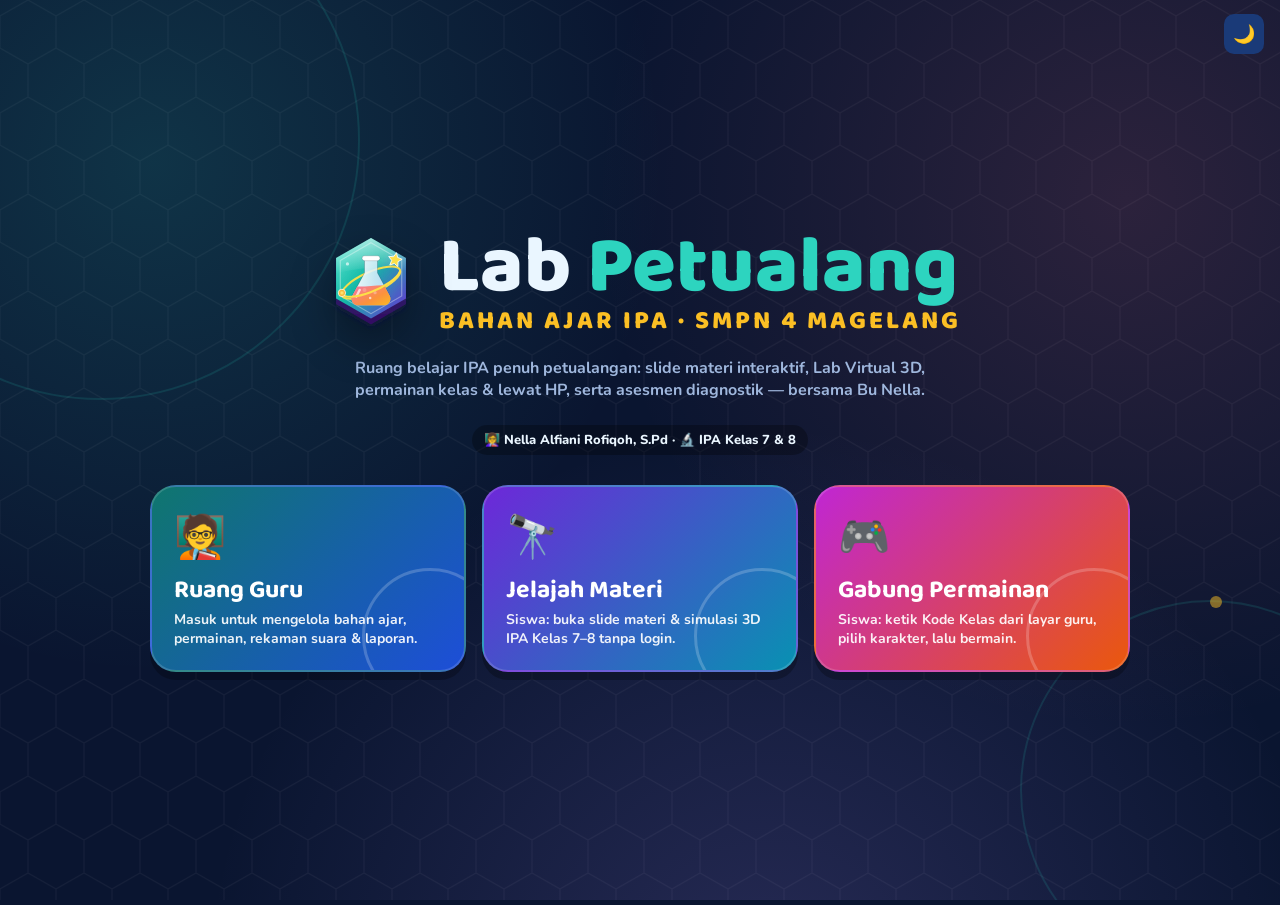
==== commit 43ee1148: "Perbaiki slide macet "Menyiapkan…" karena cache peramban - Tambah versi (?v=) pada semua skrip/CSS d" ====
--- a/index.html
+++ b/index.html
@@ -3200,8 +3200,8 @@
 }));
 
 </script>
-<script src="assets/dialog.js"></script>
-<script src="assets/materi.js"></script>
+<script src="assets/dialog.js?v=20261109b"></script>
+<script src="assets/materi.js?v=20261109b"></script>
 <script>
 /* ============================================================
    DATA MATERI — tambahkan materi lain di MATERI di bawah ini
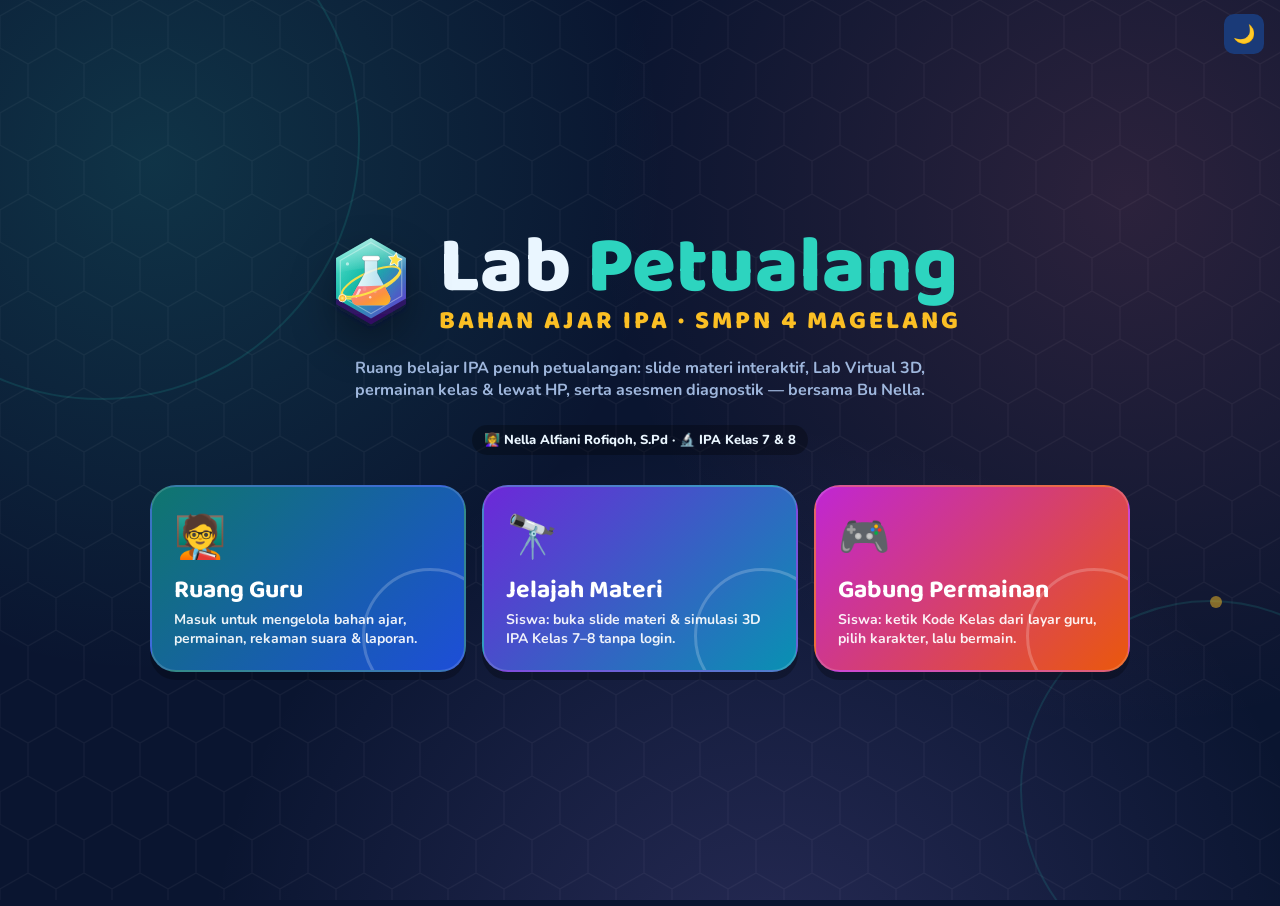
==== commit 41dd940e: "Animasi bisa dijeda & diatur nilainya; narasi Bu Nella default disembunyikan - Slide: setiap animasi" ====
--- a/index.html
+++ b/index.html
@@ -706,7 +706,7 @@
     <div class="navh" data-role="guru">Mengajar</div>
     <button class="navi" data-nav="home" data-role="guru"><span class="ni">🏠</span><span>Beranda</span></button>
     <button class="navi" data-nav="mood" data-role="guru"><span class="ni">😊</span><span>Cek Perasaan</span><span class="nb">3D</span></button>
-    <button class="navi" data-nav="slides"><span class="ni">📽️</span><span>Slide Materi</span><span class="nb">14</span></button>
+    <button class="navi" data-nav="slides"><span class="ni">📽️</span><span>Slide Materi</span><span class="nb">13</span></button>
     <button class="navi" data-nav="lab"><span class="ni">🔬</span><span>Lab 3D &amp; Kuis</span><span class="nb">7·8</span></button>
     <button class="navi" data-nav="games" data-role="guru"><span class="ni">🎮</span><span>Permainan &amp; Kuis</span></button>
     <div class="navh" data-role="guru">Kelola</div>
@@ -3200,8 +3200,8 @@
 }));
 
 </script>
-<script src="assets/dialog.js?v=20261109b"></script>
-<script src="assets/materi.js?v=20261109b"></script>
+<script src="assets/dialog.js?v=20261109c"></script>
+<script src="assets/materi.js?v=20261109c"></script>
 <script>
 /* ============================================================
    DATA MATERI — tambahkan materi lain di MATERI di bawah ini
@@ -5624,6 +5624,12 @@
       <span class="lbl">Tema</span><div class="chips" id="sTheme"></div>
       <span class="lbl" style="margin-top:14px">Kualitas grafis Lab 3D (bawaan)</span><div class="chips" id="sQual"></div>
       <p class="muted" style="font-size:13px;font-weight:700">HD: resolusi tinggi, bayangan tajam & tekstur 4K (laptop/proyektor kuat). Standar: seimbang. Hemat: untuk laptop lama / HP.</p></div>
+    <div class="card" style="margin-top:16px"><h3>🎞️ Animasi & Narasi Bu Nella</h3>
+      <span class="lbl">Gerak animasi (slide & Lab 3D)</span><div class="chips" id="sMotion"></div>
+      <p class="muted" style="font-size:13px;font-weight:700">Setiap animasi tetap punya tombol ⏸/▶ (atau tombol <kbd>J</kbd>). “Diam dulu” membuat animasi berhenti sampai ditekan ▶ — cocok bila gerakan membuat pusing.</p>
+      <span class="lbl" style="margin-top:14px">Bu Nella di Lab 3D</span><div class="chips" id="sGuide"></div>
+      <span class="lbl" style="margin-top:14px">Suara narasi</span><div class="chips" id="sVoice"></div>
+      <p class="muted" style="font-size:13px;font-weight:700">Bawaan: Bu Nella disembunyikan & senyap. Pengaturan tersimpan di perangkat ini dan langsung berlaku saat lab dibuka.</p></div>
     <div class="card" style="margin-top:16px"><h3>☁️ Sinkron GitHub</h3>
       <p style="font-weight:700;margin-top:0">Dipakai untuk menyimpan <b>rekaman suara</b> dan <b>cadangan bank soal & riwayat</b> ke repositori, sehingga ikut online di semua perangkat.</p>
       <div class="formrow"><div><span class="lbl">Pemilik (owner)</span><input class="inp" id="ghO" value="${esc(c.owner)}"></div><div><span class="lbl">Repositori</span><input class="inp" id="ghR" value="${esc(c.repo)}"></div><div><span class="lbl">Cabang (branch)</span><input class="inp" id="ghB" value="${esc(c.branch)}"></div></div>
@@ -5643,6 +5649,11 @@
     <div class="card" style="margin-top:16px"><h3>👩‍🏫 Akun</h3><p style="font-weight:700">Masuk sebagai <b>nella</b>. Login mencegah siswa membuka Ruang Guru secara tidak sengaja.</p><button class="btn red" id="sOut">⎋ Keluar dari Ruang Guru</button></div>`;
   chips($('#sTheme'), [['light','☀️ Terang'],['dark','🌙 Gelap'],['auto','🖥️ Ikuti perangkat']], pref, v => { store.set('lab_theme_pref', v); applyTheme(); });
   chips($('#sQual'), [['hemat','Hemat'],['std','Standar'],['hd','HD']], q, v => { store.set('lab_quality_pref', v); try{ localStorage.setItem('lab_quality', v); }catch(e){} });
+  const raw = (k, d) => { try{ return String(localStorage.getItem(k) ?? d).replace(/"/g, ''); }catch(e){ return d; } }, setRaw = (k, v) => { try{ localStorage.setItem(k, v); }catch(e){} };
+  chips($('#sMotion'), [['normal','▶️ Normal'],['pelan','🐢 Pelan'],['jeda','⏸ Diam dulu']], raw('anim_motion', 'normal'), v => { setRaw('anim_motion', v); toast('🎞️ Gerak animasi: ' + {normal:'normal', pelan:'pelan', jeda:'diam dulu'}[v]); });
+  chips($('#sGuide'), [['hide','🙈 Sembunyikan'],['avatar','👩‍🏫 Avatar saja'],['text','💬 Avatar + teks']], raw('lab_guide_mode', 'hide'), v => { setRaw('lab_guide_mode', v); });
+  chips($('#sVoice'), [['0','🔇 Senyap'],['1','🔊 Bacakan otomatis']], raw('lab_autonarasi', '0'), v => { setRaw('lab_autonarasi', v); });
+  $$('#sMotion .chip, #sGuide .chip, #sVoice .chip').forEach(b => b.addEventListener('click', () => setTimeout(renderSettings, 0)));
   $$('#sTheme .chip, #sQual .chip').forEach(b => b.addEventListener('click', () => setTimeout(renderSettings, 0)));
   const saveGH = () => { store.set('lab_gh', {owner:$('#ghO').value.trim(), repo:$('#ghR').value.trim(), branch:$('#ghB').value.trim() || 'main'});
     const t = $('#ghT').value.trim(); store.set('lab_gh_token', t, true); if($('#ghRem').checked) store.set('lab_gh_token', t); else store.del('lab_gh_token'); };
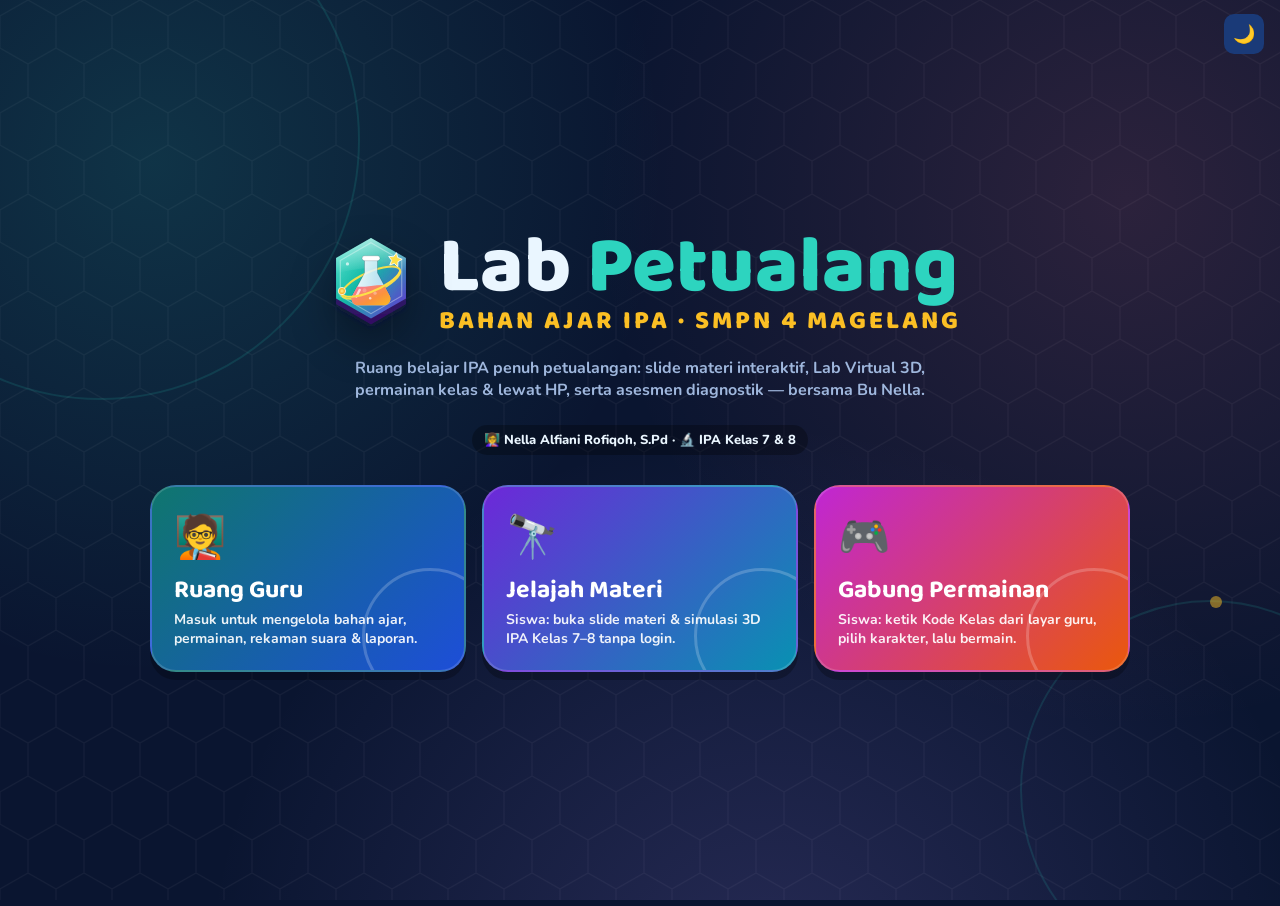
==== commit 94403c15: "Slide: menu kiri bisa disembunyikan/dimunculkan (tombol ☰ / G) Berlaku untuk semua bab; pilihan ters" ====
--- a/index.html
+++ b/index.html
@@ -3200,8 +3200,8 @@
 }));
 
 </script>
-<script src="assets/dialog.js?v=20261109c"></script>
-<script src="assets/materi.js?v=20261109c"></script>
+<script src="assets/dialog.js?v=20261109d"></script>
+<script src="assets/materi.js?v=20261109d"></script>
 <script>
 /* ============================================================
    DATA MATERI — tambahkan materi lain di MATERI di bawah ini
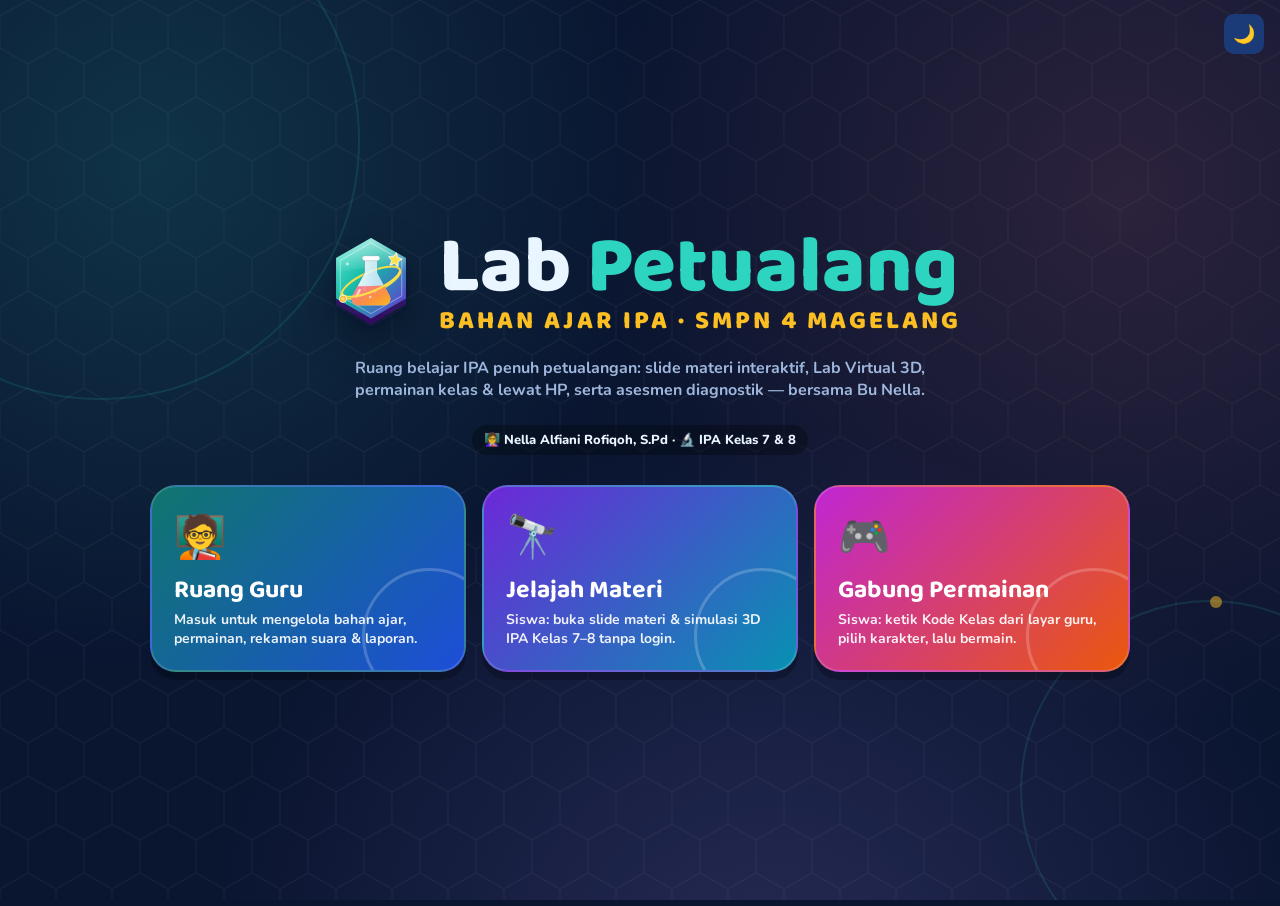
==== commit a939227b: "Tambah LKPD per bab (web + unduh Word) dan rapikan menu navigasi - 13 LKPD model Problem Based Learn" ====
--- a/index.html
+++ b/index.html
@@ -650,6 +650,68 @@
 
 #landTop{display:none}body:has(#s-landing.on) #landTop{display:flex}
 
+/* LKPD halaman */
+.lk-wrap{display:grid;grid-template-columns:300px 1fr;gap:18px;margin-top:16px;align-items:start}
+.lk-wrap>*{min-width:0}.lk-hd{min-width:0}.lk-hd h3{overflow-wrap:anywhere}
+.lk-side{position:sticky;top:76px;max-height:calc(100vh - 92px);display:flex;flex-direction:column;gap:10px;background:var(--panel);border:1px solid var(--line);border-radius:20px;padding:12px}
+.lk-tools .inp{width:100%}
+.lk-seg{display:flex;gap:6px;margin-top:8px}.lk-seg button{flex:1;border:1px solid var(--line);background:var(--panel2);color:var(--ink);border-radius:12px;padding:7px 4px;font:900 12.5px 'Nunito',sans-serif;cursor:pointer}
+.lk-seg button.on{background:var(--accent);color:#04211d;border-color:transparent}
+.lk-list{overflow:auto;display:flex;flex-direction:column;gap:7px;padding-right:2px}
+.lk-gh{font-weight:900;font-size:12px;letter-spacing:.08em;color:var(--muted);text-transform:uppercase;margin:8px 4px 2px}
+.lk-item{display:flex;gap:10px;align-items:center;text-align:left;border:2px solid transparent;background:var(--panel2);color:var(--ink);border-radius:14px;padding:7px;cursor:pointer;transition:.15s}
+.lk-item:hover{transform:translateX(3px);border-color:var(--line)}
+.lk-item.on{border-color:var(--c);background:color-mix(in srgb,var(--c) 18%,var(--panel2))}
+.lk-item img{width:62px;height:38px;object-fit:cover;border-radius:9px;flex:none}
+.lk-item span{display:flex;flex-direction:column;min-width:0}.lk-item small{font-weight:800;font-size:11px;color:var(--muted)}.lk-item b{font-size:13.5px;line-height:1.15}
+.lk-item i{font-style:normal;font-size:11.5px;color:var(--muted);white-space:nowrap;overflow:hidden;text-overflow:ellipsis}
+.lk-empty{display:none;text-align:center;font-weight:800}
+.lk-head{display:flex;gap:18px;align-items:center;background:linear-gradient(120deg,color-mix(in srgb,var(--c) 30%,var(--panel)),var(--panel));border:1px solid var(--line);border-radius:22px;padding:16px}
+.lk-head>img{width:200px;border-radius:16px;flex:none}
+.lk-hd small{font-weight:900;font-size:12px;color:var(--muted);letter-spacing:.04em}.lk-hd h3{margin:4px 0 4px;font-size:24px;line-height:1.15}.lk-hd p{margin:0 0 10px;font-weight:700;color:var(--muted)}
+.lk-act{display:flex;flex-wrap:wrap;gap:8px}.lk-act a.btn{text-decoration:none;display:inline-flex;align-items:center}
+.lk-steps{position:sticky;top:64px;z-index:3;display:flex;gap:6px;overflow-x:auto;padding:10px 2px;margin:6px 0;background:var(--bg);scrollbar-width:none}
+.lk-steps button{flex:none;border:1px solid var(--line);background:var(--panel);color:var(--ink);border-radius:999px;padding:7px 13px;font:900 12.5px 'Nunito',sans-serif;cursor:pointer}
+.lk-steps button:hover{border-color:var(--accent)}
+.lk-paper{background:repeating-linear-gradient(0deg,transparent 0 23px,rgba(127,163,207,.08) 23px 24px),repeating-linear-gradient(90deg,transparent 0 23px,rgba(127,163,207,.08) 23px 24px);border-radius:22px;padding:22px 10px}
+@media (max-width:1000px){.lk-wrap{grid-template-columns:1fr}.lk-side{position:static;max-height:none}.lk-list{flex-direction:row;overflow-x:auto;padding-bottom:6px}.lk-gh{display:none}.lk-item{flex:0 0 240px;width:240px}.lk-item span{overflow:hidden}.lk-head{flex-direction:column;align-items:stretch}.lk-head>img{width:170px}.lk-paper{padding:10px 0}}
+/* LKPD-SHEET */
+.lk-sheet{max-width:820px;margin:0 auto;background:#fff;color:#1f2937;font:15px/1.55 'Nunito',Calibri,Arial,sans-serif;padding:40px 46px;border-radius:6px;box-shadow:0 18px 40px rgba(0,0,0,.25);border-top:8px solid #F28C28}
+.lk-sheet p{margin:6px 0}.lk-sheet ol,.lk-sheet ul{margin:6px 0;padding-left:22px}.lk-sheet li{margin:3px 0}
+.lk-cover{display:flex;justify-content:space-between;gap:18px;align-items:center;margin-bottom:18px}
+.lk-cover img{width:260px;flex:none}
+.lk-kick{color:#F28C28;font-weight:900;font-size:11px;letter-spacing:.12em}
+.lk-cover h1{margin:4px 0;color:#13254A;font-size:40px;font-weight:900;letter-spacing:-.5px}
+.lk-cover h2{margin:0 0 8px;color:#1E3F78;font-size:20px;line-height:1.25}
+.lk-meta{color:#5B6B82;font-size:13px}
+.lk-id{background:#FFF4E6;border-top:3px solid #F28C28;border-bottom:3px solid #F28C28;padding:12px 16px;margin:6px 0 18px;display:grid;gap:8px}
+.lk-id>div{display:grid;grid-template-columns:110px 1fr;align-items:start}.lk-id ol{margin:0;padding-left:20px}.lk-id li{margin:6px 0}
+.lk-ln{display:block;border-bottom:1.5px dotted #9AA8BC;height:18px}
+.lk-box{border:1.5px solid #13254A;margin:14px 0;break-inside:avoid}
+.lk-box>h3{margin:0;background:#F28C28;color:#fff;font-size:15px;padding:7px 14px}
+.lk-box>div{padding:8px 14px}
+.lk-bar{display:inline-block;background:#13254A;color:#fff;font-size:15px;padding:8px 16px;margin:22px 0 10px;min-width:58%}
+.lk-bar.k{display:block;background:#1E3F78;min-width:0}
+.lk-frame{border:1.5px solid #13254A;padding:12px 16px}
+.lk-q{color:#1E3F78}.lk-or{color:#F28C28;margin-top:12px}
+.lk-sub{font-weight:900;color:#13254A;margin-top:14px}
+.lk-read{background:#FFF4E6;border:2px solid #F28C28;padding:10px 16px}.lk-read ul li::marker{color:#F28C28}
+.lk-warn{border:2px solid #2563EB;padding:9px 14px;margin:10px 0}
+.lk-tt{font-weight:900;margin-top:14px}
+.lk-tw{overflow-x:auto}
+.lk-t{width:100%;border-collapse:collapse;font-size:13.5px}
+.lk-sheet [id]{scroll-margin-top:130px}
+.lk-t th{text-transform:none;letter-spacing:0;font-size:13px;background:#D9EBFA;color:#13254A;border:1px solid #7FA3CF;padding:6px;font-weight:900}
+.lk-t td{border:1px solid #9DB7D8;padding:6px;height:22px;text-align:center}.lk-t td:first-child{text-align:left}
+.lk-t tr:nth-child(even) td{background:#F3F8FD}
+.lk-t.ref td{height:auto}
+.lk-note{font-style:italic;color:#5B6B82;font-size:13px}
+.lk-dot{border-bottom:1.5px dotted #9AA8BC;height:26px}
+.lk-quote{background:#FFD166;color:#7A4A00;font-weight:900;font-style:italic;text-align:center;padding:14px 18px;margin:22px 0 8px;border-radius:4px}
+.lk-foot{text-align:center;color:#5B6B82;font-size:12px;margin-top:14px}
+@media (max-width:700px){.lk-sheet{padding:22px 16px}.lk-cover{flex-direction:column-reverse;align-items:flex-start}.lk-cover img{width:100%}.lk-bar{min-width:0;display:block}}
+@media print{@page{size:A4;margin:14mm}.lk-sheet{box-shadow:none;border-top:none;padding:0;max-width:none}.lk-bar,.lk-box>h3,.lk-quote,.lk-t th,.lk-read,.lk-id{-webkit-print-color-adjust:exact;print-color-adjust:exact}}
+/* /LKPD-SHEET */
 </style>
 </head>
 <body>
@@ -703,16 +765,18 @@
 <section class="scr" id="s-setup">
   <aside class="side" id="side">
     <div class="logo"><div class="b"><img src="assets/logo.svg" alt=""></div><div><h1>Lab Petualang</h1><small id="sideRole">Ruang Guru</small></div></div>
-    <div class="navh" data-role="guru">Mengajar</div>
     <button class="navi" data-nav="home" data-role="guru"><span class="ni">🏠</span><span>Beranda</span></button>
-    <button class="navi" data-nav="mood" data-role="guru"><span class="ni">😊</span><span>Cek Perasaan</span><span class="nb">3D</span></button>
+    <div class="navh">Materi Belajar</div>
     <button class="navi" data-nav="slides"><span class="ni">📽️</span><span>Slide Materi</span><span class="nb">13</span></button>
     <button class="navi" data-nav="lab"><span class="ni">🔬</span><span>Lab 3D &amp; Kuis</span><span class="nb">7·8</span></button>
+    <button class="navi" data-nav="lkpd"><span class="ni">📝</span><span>LKPD</span><span class="nb">Word</span></button>
+    <div class="navh" data-role="guru">Di Kelas</div>
+    <button class="navi" data-nav="mood" data-role="guru"><span class="ni">😊</span><span>Cek Perasaan</span><span class="nb">3D</span></button>
     <button class="navi" data-nav="games" data-role="guru"><span class="ni">🎮</span><span>Permainan &amp; Kuis</span></button>
-    <div class="navh" data-role="guru">Kelola</div>
+    <div class="navh" data-role="guru">Evaluasi &amp; Kelola</div>
     <button class="navi" data-nav="bank" data-role="guru"><span class="ni">📚</span><span>Bank Soal</span></button>
+    <button class="navi" data-nav="history" data-role="guru"><span class="ni">📈</span><span>Riwayat Kelas</span></button>
     <button class="navi" data-nav="studio" data-role="guru"><span class="ni">🎙️</span><span>Studio Suara</span></button>
-    <button class="navi" data-nav="history" data-role="guru"><span class="ni">📈</span><span>Riwayat Kelas</span></button>
     <button class="navi" data-nav="settings" data-role="guru"><span class="ni">⚙️</span><span>Pengaturan</span></button>
     <button class="navi" id="navJoin" style="display:none"><span class="ni">🎮</span><span>Gabung Permainan</span></button>
     <button class="navi" id="openGuide" data-role="guru"><span class="ni">💡</span><span>Panduan</span></button>
@@ -731,6 +795,7 @@
       <iframe class="vframe" id="mdFrame" allow="fullscreen; autoplay" allowfullscreen></iframe></div></div>
     <div class="page" id="pg-slides"></div>
     <div class="page" id="pg-lab"></div>
+    <div class="page" id="pg-lkpd"></div>
     <div class="page" id="pg-viewer"><div class="viewer"><div class="vbar">
         <button class="btn sm ghost" id="vBack">← Kembali</button><b class="fred" style="font-size:22px" id="vTitle"></b><span class="slowhint" id="vSlow">🐢 Gambar tersendat? Coba kualitas <b>Standar</b> atau <b>Hemat</b>.</span><div class="sp"></div>
         <span class="muted" style="font-weight:800;font-size:13px">Kualitas:</span><div class="chips" id="vQual"></div>
@@ -3202,6 +3267,7 @@
 </script>
 <script src="assets/dialog.js?v=20261109d"></script>
 <script src="assets/materi.js?v=20261109d"></script>
+<script src="assets/lkpd.js?v=20261109d"></script>
 <script>
 /* ============================================================
    DATA MATERI — tambahkan materi lain di MATERI di bawah ini
@@ -5254,7 +5320,7 @@
     thumb:x.thumb || ('assets/thumbs/' + mid + '.jpg'), desc:x.desc || m.desc, tags:x.tags || ['3D', ...modes.slice(0,3)], dur:x.dur || '20–30 menit'}; });
 const SIM_SOON = [];
 const simOfMateri = mid => SIMS.find(s => s.materiId === mid);
-const PAGES = {home:['🏠','Beranda'], mood:['😊','Cek Perasaan Kelas'], slides:['📽️','Slide Materi'], lab:['🔬','Lab 3D & Kuis'], viewer:['🔬','Lab 3D & Kuis'], games:['🎮','Permainan & Kuis'], bank:['📚','Bank Soal'], studio:['🎙️','Studio Suara'], history:['📈','Riwayat Kelas'], settings:['⚙️','Pengaturan']};
+const PAGES = {lkpd:['📝','LKPD'], home:['🏠','Beranda'], mood:['😊','Cek Perasaan Kelas'], slides:['📽️','Slide Materi'], lab:['🔬','Lab 3D & Kuis'], viewer:['🔬','Lab 3D & Kuis'], games:['🎮','Permainan & Kuis'], bank:['📚','Bank Soal'], studio:['🎙️','Studio Suara'], history:['📈','Riwayat Kelas'], settings:['⚙️','Pengaturan']};
 let ROLE = 'guru', CURPAGE = 'home', CURSIM = null;
 
 /* ---------- tema ---------- */
@@ -5280,7 +5346,7 @@
   show('s-setup'); nav(page || (role === 'siswa' ? 'lab' : 'home'));
 }
 function nav(p){
-  if(ROLE === 'siswa' && !['lab','viewer','slides'].includes(p)) p = 'lab';
+  if(ROLE === 'siswa' && !['lab','viewer','slides','lkpd'].includes(p)) p = 'lab';
   if(CURPAGE === 'viewer' && p !== 'viewer'){ const f = $('#vFrame'); if(f) f.src = 'about:blank'; }
   if(CURPAGE === 'mood' && p !== 'mood'){ const f = $('#mdFrame'); if(f) f.src = 'about:blank'; }
   CURPAGE = p;
@@ -5289,7 +5355,7 @@
   $('#pageTitle').textContent = p === 'viewer' && CURSIM ? (VMODE === 'slide' ? '📽️ ' + CURSIM.materi : CURSIM.title) : PAGES[p][1];
   $('#crumb').textContent = 'Lab Petualang' + (p === 'viewer' && CURSIM ? ` › Kelas ${CURSIM.kelas} › ${CURSIM.materi}${VMODE === 'slide' ? ' › Slide' : ' › Lab 3D'}` : '');
   $('#side').classList.remove('open');
-  ({home:renderHome, mood:renderMood, slides:renderSlides, lab:renderLab, games:renderSetup, bank:() => renderBank(), studio:renderStudio, history:renderHistory, settings:renderSettings})[p]?.();
+  ({home:renderHome, mood:renderMood, slides:renderSlides, lab:renderLab, games:renderSetup, bank:() => renderBank(), studio:renderStudio, history:renderHistory, settings:renderSettings, lkpd:() => renderLkpd()})[p]?.();
   scrollTo(0,0);
 }
 $$('[data-nav]').forEach(b => b.onclick = () => { SFX.click(); nav(b.dataset.nav); });
@@ -5459,6 +5525,68 @@
   if(d.type === 'open-quiz'){ if(ROLE === 'siswa'){ toast('🎮 Kuis dimainkan bersama guru di kelas. Coba 📝 Kuis di dalam Lab 3D!'); const s = simOfMateri(d.id); if(s) openSim(s.id); } else quizFor(d.id); } });
 const SL_COL = {'hakikat-sains':['#14b8a6','#6366f1'],'wujud-zat':['#0ea5e9','#8b5cf6'],'kalor':['#ef4444','#f59e0b'],'tata-surya':['#6366f1','#f59e0b'],'klasifikasi':['#22c55e','#0ea5e9'],'ekosistem':['#16a34a','#eab308'],'gerak-gaya':['#f97316','#ec4899'],
   'sel':['#ec4899','#8b5cf6'],'sistem-organ':['#ef4444','#0ea5e9'],'usaha':['#f59e0b','#14b8a6'],'materi':['#a855f7','#06b6d4'],'getaran-gelombang':['#0ea5e9','#a855f7'],'struktur-bumi':['#ea580c','#2563eb']};
+/* ---------- LKPD ---------- */
+const lkFile = id => { const m = MATERI[id]; return `lkpd/LKPD-IPA-Kelas${m.kelas}-Bab${m.bab}-${id}.docx`; };
+function lkSheet(id){
+  const D = LKPD_DATA[id], m = MATERI[id], kls = m.kelas === '7' ? 'VII' : 'VIII', dl = n => Array.from({length:n}, () => '<div class="lk-dot"></div>').join('');
+  const tbl = (t, cls = '') => { const rows = Array.isArray(t.rows) ? t.rows : Array.from({length:t.rows}, (_, r) => t.head.map((_, c) => c === 0 && t.isi && t.isi[r] != null ? t.isi[r] : ''));
+    return `<div class="lk-tw"><table class="lk-t ${cls}"><thead><tr>${t.head.map(x => `<th>${x}</th>`).join('')}</tr></thead><tbody>${rows.map(r => `<tr>${r.map((v, i) => `<td>${i === 0 && v ? `<b>${v}</b>` : v}</td>`).join('')}</tr>`).join('')}</tbody></table></div>`; };
+  const ol = a => `<ol>${a.map(x => `<li>${x}</li>`).join('')}</ol>`;
+  return `<article class="lk-sheet" id="lkSheet">
+    <header class="lk-cover" id="lk-identitas"><div><div class="lk-kick">L E M B A R &nbsp; K E R J A &nbsp; P E S E R T A &nbsp; D I D I K</div><h1>LKPD IPA</h1><h2>“${D.judul}”</h2>
+      <p class="lk-meta">Kelas ${kls} · Fase D · Bab ${m.bab}: ${esc(m.nama)} · Tema: ${D.tema}</p></div><img src="lkpd/img/${id}.png" alt=""></header>
+    <div class="lk-id"><div><b>Kelompok :</b><span class="lk-ln"></span></div><div><b>Kelas :</b><span>${kls} / ....</span></div><div><b>Anggota :</b><ol>${'<li><span class="lk-ln"></span></li>'.repeat(6)}</ol></div></div>
+    <section class="lk-box o"><h3>A. Petunjuk Belajar</h3><div>${ol(LKPD_DATA._petunjuk)}</div></section>
+    <section class="lk-box o"><h3>B. Capaian Pembelajaran</h3><div><p>${D.cp}</p></div></section>
+    <section class="lk-box o"><h3>C. Tujuan Pembelajaran</h3><div>${ol(D.tujuan)}</div></section>
+    <h3 class="lk-bar" id="lk-t1">Tahap 1: Orientasi Murid pada Masalah</h3>
+    <div class="lk-frame"><p><b>Permasalahan:</b></p><p>${D.masalah}</p><p class="lk-q"><i>${D.pemantik}</i></p></div>
+    <h3 class="lk-bar" id="lk-t2">Tahap 2: Mengorganisasikan Murid untuk Belajar</h3>
+    <div class="lk-frame"><p><b>Berkumpullah sesuai kelompok yang telah ditentukan dan diskusikan pertanyaan berikut berdasarkan permasalahan di atas.</b></p><p class="lk-or"><b>AYO DISKUSI</b></p>${D.diskusi.map((q, i) => `<p>${i + 1}. ${q}</p>${dl(3)}`).join('')}</div>
+    <h3 class="lk-bar" id="lk-t3">Tahap 3: Membimbing Penyelidikan Kelompok maupun Individu</h3>
+    ${D.kegiatan.map((k, ki) => `<h3 class="lk-bar k" id="lk-k${ki}">Kegiatan ${'ABCDE'[ki]} — ${k.judul}</h3>
+      <p class="lk-sub">📖 Ayo Membaca!</p><div class="lk-read"><p>${k.baca}</p><ul>${k.poin.map(x => `<li>${x}</li>`).join('')}</ul></div>
+      <p><b>Alat dan bahan:</b> ${k.alat}</p><p><b>Langkah kerja:</b></p>${ol(k.langkah)}
+      ${k.perhatian ? `<div class="lk-warn"><b>⚠️ Perhatian!</b> ${k.perhatian}</div>` : ''}
+      ${k.rujukan ? `<p class="lk-tt">${k.rujukan.judul}</p>${tbl(k.rujukan, 'ref')}` : ''}
+      <p class="lk-tt">${k.tabel.judul}</p>${tbl(k.tabel)}${k.catatan ? `<p class="lk-note">${k.catatan}</p>` : ''}
+      <p class="lk-sub">✍️ Ayo Menjawab!</p>${k.jawab.map((q, i) => `<p>${i + 1}. ${q}</p>${dl(3)}`).join('')}`).join('')}
+    <h3 class="lk-bar" id="lk-t4">Tahap 4: Mengembangkan dan Menyajikan Hasil Karya</h3><div class="lk-frame"><p>${D.sajikan}</p></div>
+    <h3 class="lk-bar" id="lk-t5">Tahap 5: Menganalisis dan Mengevaluasi Pembelajaran</h3>
+    <section class="lk-box o"><h3>Refleksi Diri</h3><div><p>${D.refleksi}</p>${dl(5)}</div></section>
+    <blockquote class="lk-quote">“${D.quote}”</blockquote>
+    <footer class="lk-foot">Lab Petualang · LKPD IPA SMPN 4 Magelang</footer></article>`;
+}
+function renderLkpd(sel){
+  const ids = Object.keys(MATERI).filter(id => window.LKPD_DATA && LKPD_DATA[id]);
+  let cur = sel || store.get('lab_lkpd_cur', ids[0]); if(!ids.includes(cur)) cur = ids[0]; store.set('lab_lkpd_cur', cur);
+  const m = MATERI[cur], D = LKPD_DATA[cur], f = lkFile(cur), q = (store.get('lab_lkpd_q', '') || '').toLowerCase(), kf = store.get('lab_lkpd_k', 'all');
+  const item = id => { const x = MATERI[id], d = LKPD_DATA[id], hit = !q || (x.nama + ' ' + d.judul + ' ' + d.tema).toLowerCase().includes(q);
+    if(!hit || (kf !== 'all' && x.kelas !== kf)) return '';
+    return `<button class="lk-item ${id === cur ? 'on' : ''}" data-lk="${id}" style="--c:${d.warna}"><img src="lkpd/img/${id}.png" alt="" loading="lazy"><span><small>Kelas ${x.kelas} · Bab ${x.bab}</small><b>${esc(x.nama)}</b><i>${d.judul}</i></span></button>`; };
+  const group = k => { const list = ids.filter(id => MATERI[id].kelas === k).map(item).join(''); return list ? `<div class="lk-gh">🎓 Kelas ${k === '7' ? 'VII' : 'VIII'}</div>${list}` : ''; };
+  const steps = [['lk-identitas', '🪪 Identitas & tujuan'], ['lk-t1', '1️⃣ Orientasi masalah'], ['lk-t2', '2️⃣ Diskusi'], ...D.kegiatan.map((k, i) => [`lk-k${i}`, `🔬 Kegiatan ${'ABCDE'[i]}`]), ['lk-t4', '4️⃣ Presentasi'], ['lk-t5', '5️⃣ Refleksi']];
+  $('#pg-lkpd').innerHTML = `<div class="lk-wrap">
+    <aside class="lk-side"><div class="lk-tools"><input class="inp" id="lkQ" placeholder="🔎 Cari bab atau judul LKPD…" value="${esc(store.get('lab_lkpd_q', '') || '')}">
+      <div class="lk-seg">${[['all', 'Semua'], ['7', 'Kelas 7'], ['8', 'Kelas 8']].map(([k, t]) => `<button data-lkk="${k}" class="${kf === k ? 'on' : ''}">${t}</button>`).join('')}</div></div>
+      <div class="lk-list">${group('7')}${group('8')}<p class="muted lk-empty">Tidak ada LKPD yang cocok.</p></div></aside>
+    <section class="lk-main">
+      <div class="lk-head" style="--c:${D.warna}"><img src="lkpd/img/${cur}.png" alt=""><div class="lk-hd"><small>LKPD · Kelas ${m.kelas} · Bab ${m.bab} · Model Problem Based Learning</small><h3>${D.judul}</h3><p>${esc(m.nama)} · Tema: ${D.tema} · ${D.kegiatan.length} kegiatan · ± 2 JP</p>
+        <div class="lk-act"><a class="btn green" href="${f}" download>⬇ Unduh Word (.docx)</a><button class="btn ghost" id="lkPrint">🖨️ Cetak / simpan PDF</button><button class="btn sm pink" data-slide="${cur}">📽️ Slide</button><button class="btn sm" data-sim="${(simOfMateri(cur) || {}).id}">🔬 Lab 3D</button>
+          <button class="btn sm ghost" id="lkPrev" ${ids.indexOf(cur) ? '' : 'disabled'}>◀ Bab sebelumnya</button><button class="btn sm ghost" id="lkNext" ${ids.indexOf(cur) < ids.length - 1 ? '' : 'disabled'}>Bab berikutnya ▶</button></div></div></div>
+      <nav class="lk-steps">${steps.map(s => `<button data-lkgo="${s[0]}">${s[1]}</button>`).join('')}</nav>
+      <div class="lk-paper">${lkSheet(cur)}</div></section></div>`;
+  $$('#pg-lkpd [data-lk]').forEach(b => b.onclick = () => { SFX.click(); renderLkpd(b.dataset.lk); $('#pg-lkpd .lk-main').scrollIntoView({behavior:'smooth', block:'start'}); });
+  $$('#pg-lkpd [data-lkk]').forEach(b => b.onclick = () => { store.set('lab_lkpd_k', b.dataset.lkk); renderLkpd(cur); });
+  const qi = $('#lkQ'); qi.oninput = () => { store.set('lab_lkpd_q', qi.value); const v = qi.value.toLowerCase(); let n = 0;
+    $$('#pg-lkpd .lk-item').forEach(b => { const ok = !v || b.textContent.toLowerCase().includes(v); b.style.display = ok ? '' : 'none'; n += ok; }); $('#pg-lkpd .lk-empty').style.display = n ? 'none' : 'block'; };
+  $$('#pg-lkpd [data-lkgo]').forEach(b => b.onclick = () => { const t = document.getElementById(b.dataset.lkgo); if(t) t.scrollIntoView({behavior:'smooth', block:'start'}); });
+  $('#lkPrev').onclick = () => renderLkpd(ids[ids.indexOf(cur) - 1]); $('#lkNext').onclick = () => renderLkpd(ids[ids.indexOf(cur) + 1]);
+  $('#lkPrint').onclick = () => { const w = open('', '_blank'); if(!w){ uiNotify('Izinkan pop-up untuk mencetak LKPD.', {icon:'🖨️'}); return; }
+    const css = [...document.querySelectorAll('style')].map(s => s.textContent).join('\n').match(/\/\* LKPD-SHEET \*\/[\s\S]*?\/\* \/LKPD-SHEET \*\//);
+    w.document.write(`<!DOCTYPE html><html><head><meta charset="utf-8"><title>LKPD ${esc(m.nama)}</title><base href="${location.href.replace(/[^/]*$/, '')}"><link href="https://fonts.googleapis.com/css2?family=Nunito:wght@600;800;900&display=swap" rel="stylesheet"><style>${css ? css[0] : ''} body{margin:0;background:#fff} .lk-sheet{box-shadow:none;margin:0 auto}</style></head><body>${lkSheet(cur)}<script>setTimeout(()=>print(),700)<\/script></body></html>`); w.document.close(); };
+  bindCommon($('#pg-lkpd'));
+}
 function renderSlides(){
   const k = labTab(), list = Object.entries(MATERI).filter(([, m]) => m.kelas === k);
   $('#pg-slides').innerHTML = `<div class="gbar" style="margin-top:18px"><div class="ktabs">${['7','8'].map(x => `<button data-kt="${x}" class="${x===k?'on':''}">🎓 Kelas ${x} <small>${Object.values(MATERI).filter(m => m.kelas===x).length} materi</small></button>`).join('')}</div><div class="sp"></div>
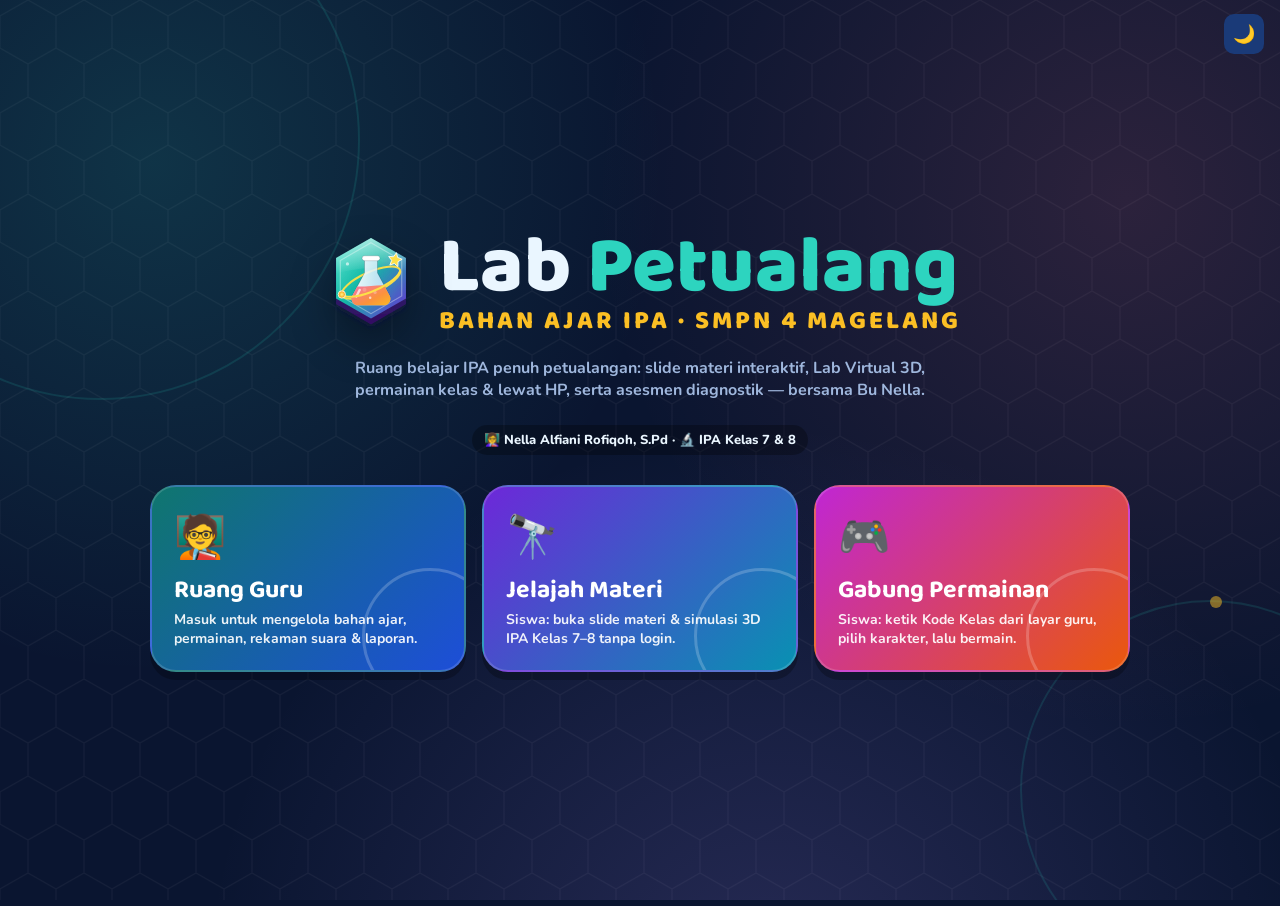
==== commit 0825f11c: "LKPD per sub bab, editor lengkap, dan simpan otomatis ke GitHub - 45 LKPD sub bab baru (total 58 LKP" ====
--- a/index.html
+++ b/index.html
@@ -659,12 +659,41 @@
 .lk-seg button.on{background:var(--accent);color:#04211d;border-color:transparent}
 .lk-list{overflow:auto;display:flex;flex-direction:column;gap:7px;padding-right:2px}
 .lk-gh{font-weight:900;font-size:12px;letter-spacing:.08em;color:var(--muted);text-transform:uppercase;margin:8px 4px 2px}
-.lk-item{display:flex;gap:10px;align-items:center;text-align:left;border:2px solid transparent;background:var(--panel2);color:var(--ink);border-radius:14px;padding:7px;cursor:pointer;transition:.15s}
-.lk-item:hover{transform:translateX(3px);border-color:var(--line)}
-.lk-item.on{border-color:var(--c);background:color-mix(in srgb,var(--c) 18%,var(--panel2))}
-.lk-item img{width:62px;height:38px;object-fit:cover;border-radius:9px;flex:none}
-.lk-item span{display:flex;flex-direction:column;min-width:0}.lk-item small{font-weight:800;font-size:11px;color:var(--muted)}.lk-item b{font-size:13.5px;line-height:1.15}
-.lk-item i{font-style:normal;font-size:11.5px;color:var(--muted);white-space:nowrap;overflow:hidden;text-overflow:ellipsis}
+.lk-node{border-radius:16px}
+.lk-item{display:flex;align-items:stretch;gap:2px;border:2px solid transparent;background:var(--panel2);border-radius:14px;transition:.15s}
+.lk-item:hover{border-color:var(--line)}.lk-item.on{border-color:var(--c);background:color-mix(in srgb,var(--c) 18%,var(--panel2))}
+.lk-tg{flex:none;width:28px;border:none;background:none;color:var(--muted);font-size:15px;cursor:pointer;border-radius:12px 0 0 12px}.lk-tg:hover{color:var(--ink);background:rgba(127,127,127,.12)}
+.lk-main-b{flex:1;display:flex;gap:9px;align-items:center;text-align:left;border:none;background:none;color:var(--ink);padding:7px 7px 7px 0;cursor:pointer;min-width:0}
+.lk-main-b img{width:58px;height:36px;object-fit:cover;border-radius:9px;flex:none}
+.lk-main-b span{display:flex;flex-direction:column;min-width:0}.lk-main-b small{font-weight:800;font-size:11px;color:var(--muted)}.lk-main-b b{font-size:13.5px;line-height:1.15}
+.lk-main-b i{font-style:normal;font-size:11.5px;color:var(--muted)}
+.lk-subs{display:none;flex-direction:column;gap:4px;margin:5px 0 4px 18px;padding-left:10px;border-left:2px solid color-mix(in srgb,var(--c) 60%,transparent)}
+.lk-node.open .lk-subs{display:flex}
+.lk-sitem{display:flex;gap:9px;align-items:flex-start;text-align:left;border:1.5px solid transparent;background:none;color:var(--ink);border-radius:11px;padding:6px 8px;cursor:pointer}
+.lk-sitem:hover{background:var(--panel2)}.lk-sitem.on{background:color-mix(in srgb,var(--c) 22%,var(--panel2));border-color:var(--c)}
+.lk-sitem>b{flex:none;width:22px;height:22px;border-radius:7px;display:grid;place-items:center;background:var(--c);color:#fff;font-size:12px}
+.lk-sitem span{display:flex;flex-direction:column;font-weight:800;font-size:12.5px;line-height:1.2;min-width:0}.lk-sitem span i{font-style:normal;font-weight:700;font-size:11px;color:var(--muted);margin-top:2px}
+.lk-sitem em{margin-left:auto;font-style:normal;font-size:12px}
+.lk-legend{margin:0;font-size:11.5px;font-weight:800;color:var(--muted);text-align:center}
+/* toolbar editor */
+.lk-tb{position:sticky;top:64px;z-index:6;display:flex;flex-wrap:wrap;gap:6px;align-items:center;margin:10px 0 0;padding:8px;border-radius:16px;background:var(--panel);border:1.5px solid var(--accent);box-shadow:0 10px 24px rgba(0,0,0,.25)}
+.lk-tb .g{display:flex;gap:3px;align-items:center;padding-right:6px;border-right:1px solid var(--line)}.lk-tb .g:last-child{border-right:none}
+.lk-tb button:not(.btn),.lk-tb select,.lk-tb .clr{height:32px;min-width:32px;padding:0 8px;border:1px solid var(--line);background:var(--panel2);color:var(--ink);border-radius:9px;font:800 13px 'Nunito',sans-serif;cursor:pointer;display:inline-flex;align-items:center;justify-content:center;gap:4px}
+.lk-tb button:not(.btn):hover,.lk-tb select:hover{border-color:var(--accent)}
+.lk-tb select{padding:0 4px;max-width:118px}
+.lk-tb .clr{position:relative;color:#dc2626;font-weight:900}.lk-tb .clr input{width:20px;height:20px;border:none;padding:0;background:none;cursor:pointer}
+.lk-tb .st{margin-left:auto;gap:6px;flex-wrap:wrap}
+#lkSt{font-size:12.5px;font-weight:800;color:var(--muted);max-width:330px}#lkSt.ok{color:#22c55e}#lkSt.warn{color:#f59e0b}#lkSt a{color:var(--accent)}
+.lk-tb .dd{position:relative}.lk-tb .ddm{display:none;position:absolute;top:36px;left:0;z-index:9;min-width:230px;max-height:60vh;overflow:auto;background:var(--panel);border:1px solid var(--line);border-radius:14px;padding:6px;box-shadow:0 14px 30px rgba(0,0,0,.35);flex-direction:column;gap:3px}
+.lk-tb .dd.open .ddm{display:flex}.lk-tb .ddm button{justify-content:flex-start!important;width:100%;height:auto!important;padding:7px 9px!important;border-color:transparent!important;background:none!important}.lk-tb .ddm button:hover{background:var(--panel2)!important}
+.lk-tb .ddm hr{border:none;border-top:1px solid var(--line);margin:4px 0}
+.lk-tb .grid{display:grid;grid-template-columns:repeat(8,20px);gap:3px;padding:4px}.lk-tb .grid i{width:20px;height:20px;border:1px solid var(--line);border-radius:4px;cursor:pointer;background:var(--panel2)}.lk-tb .grid i.on{background:var(--accent);border-color:var(--accent)}
+.lk-tb .ddm small{font-weight:800;color:var(--muted);padding:0 6px}
+.lk-tb .cc{display:flex;align-items:center;gap:6px;font-weight:800;font-size:12.5px;padding:4px 8px}.lk-tb .cc input{width:28px;height:24px;border:none;padding:0;background:none}.lk-tb .cc button{width:auto!important;background:var(--panel2)!important;border:1px solid var(--line)!important}
+.lk-steps.ed{display:none}
+.lk-sheet.editing{outline:3px dashed var(--accent);outline-offset:6px;cursor:text}
+.lk-sheet.editing .lk-dot,.lk-sheet.editing .lk-pb{cursor:default}
+.lk-sheet img.lk-sel{outline:3px solid #2563eb}
 .lk-empty{display:none;text-align:center;font-weight:800}
 .lk-head{display:flex;gap:18px;align-items:center;background:linear-gradient(120deg,color-mix(in srgb,var(--c) 30%,var(--panel)),var(--panel));border:1px solid var(--line);border-radius:22px;padding:16px}
 .lk-head>img{width:200px;border-radius:16px;flex:none}
@@ -674,7 +703,7 @@
 .lk-steps button{flex:none;border:1px solid var(--line);background:var(--panel);color:var(--ink);border-radius:999px;padding:7px 13px;font:900 12.5px 'Nunito',sans-serif;cursor:pointer}
 .lk-steps button:hover{border-color:var(--accent)}
 .lk-paper{background:repeating-linear-gradient(0deg,transparent 0 23px,rgba(127,163,207,.08) 23px 24px),repeating-linear-gradient(90deg,transparent 0 23px,rgba(127,163,207,.08) 23px 24px);border-radius:22px;padding:22px 10px}
-@media (max-width:1000px){.lk-wrap{grid-template-columns:1fr}.lk-side{position:static;max-height:none}.lk-list{flex-direction:row;overflow-x:auto;padding-bottom:6px}.lk-gh{display:none}.lk-item{flex:0 0 240px;width:240px}.lk-item span{overflow:hidden}.lk-head{flex-direction:column;align-items:stretch}.lk-head>img{width:170px}.lk-paper{padding:10px 0}}
+@media (max-width:1000px){.lk-wrap{grid-template-columns:1fr}.lk-side{position:static;max-height:none}.lk-list{max-height:46vh}.lk-tb{top:58px}.lk-tb .st{margin-left:0}.lk-head{flex-direction:column;align-items:stretch}.lk-head>img{width:170px}.lk-paper{padding:10px 0}}
 /* LKPD-SHEET */
 .lk-sheet{max-width:820px;margin:0 auto;background:#fff;color:#1f2937;font:15px/1.55 'Nunito',Calibri,Arial,sans-serif;padding:40px 46px;border-radius:6px;box-shadow:0 18px 40px rgba(0,0,0,.25);border-top:8px solid #F28C28}
 .lk-sheet p{margin:6px 0}.lk-sheet ol,.lk-sheet ul{margin:6px 0;padding-left:22px}.lk-sheet li{margin:3px 0}
@@ -709,8 +738,10 @@
 .lk-dot{border-bottom:1.5px dotted #9AA8BC;height:26px}
 .lk-quote{background:#FFD166;color:#7A4A00;font-weight:900;font-style:italic;text-align:center;padding:14px 18px;margin:22px 0 8px;border-radius:4px}
 .lk-foot{text-align:center;color:#5B6B82;font-size:12px;margin-top:14px}
+.lk-pb{text-align:center;color:#9AA8BC;font-size:11px;font-weight:800;letter-spacing:.1em;margin:18px 0;border-top:1px dashed #cbd5e1;padding-top:4px;user-select:none}
+.lk-sheet img{max-width:100%;height:auto}.lk-sheet table{margin:4px 0}
 @media (max-width:700px){.lk-sheet{padding:22px 16px}.lk-cover{flex-direction:column-reverse;align-items:flex-start}.lk-cover img{width:100%}.lk-bar{min-width:0;display:block}}
-@media print{@page{size:A4;margin:14mm}.lk-sheet{box-shadow:none;border-top:none;padding:0;max-width:none}.lk-bar,.lk-box>h3,.lk-quote,.lk-t th,.lk-read,.lk-id{-webkit-print-color-adjust:exact;print-color-adjust:exact}}
+@media print{@page{size:A4;margin:14mm}.lk-pb{break-after:page;visibility:hidden;margin:0;height:0;border:none;padding:0}.lk-sheet{box-shadow:none;border-top:none;padding:0;max-width:none}.lk-bar,.lk-box>h3,.lk-quote,.lk-t th,.lk-read,.lk-id{-webkit-print-color-adjust:exact;print-color-adjust:exact}}
 /* /LKPD-SHEET */
 </style>
 </head>
@@ -3267,7 +3298,10 @@
 </script>
 <script src="assets/dialog.js?v=20261109d"></script>
 <script src="assets/materi.js?v=20261109d"></script>
-<script src="assets/lkpd.js?v=20261109d"></script>
+<script src="assets/lkpd.js?v=20261109e"></script>
+<script src="assets/lkpd_sub.js?v=20261109e"></script>
+<script src="assets/lkpd_editor.js?v=20261109e"></script>
+<script src="assets/lkpd_docx_web.js?v=20261109e"></script>
 <script>
 /* ============================================================
    DATA MATERI — tambahkan materi lain di MATERI di bawah ini
@@ -5526,23 +5560,26 @@
 const SL_COL = {'hakikat-sains':['#14b8a6','#6366f1'],'wujud-zat':['#0ea5e9','#8b5cf6'],'kalor':['#ef4444','#f59e0b'],'tata-surya':['#6366f1','#f59e0b'],'klasifikasi':['#22c55e','#0ea5e9'],'ekosistem':['#16a34a','#eab308'],'gerak-gaya':['#f97316','#ec4899'],
   'sel':['#ec4899','#8b5cf6'],'sistem-organ':['#ef4444','#0ea5e9'],'usaha':['#f59e0b','#14b8a6'],'materi':['#a855f7','#06b6d4'],'getaran-gelombang':['#0ea5e9','#a855f7'],'struktur-bumi':['#ea580c','#2563eb']};
 /* ---------- LKPD ---------- */
-const lkFile = id => { const m = MATERI[id]; return `lkpd/LKPD-IPA-Kelas${m.kelas}-Bab${m.bab}-${id}.docx`; };
-function lkSheet(id){
-  const D = LKPD_DATA[id], m = MATERI[id], kls = m.kelas === '7' ? 'VII' : 'VIII', dl = n => Array.from({length:n}, () => '<div class="lk-dot"></div>').join('');
+const lkFile = (id, sb) => { const m = MATERI[id]; return `lkpd/LKPD-IPA-Kelas${m.kelas}-Bab${m.bab}${sb || ''}-${id}.docx`; };
+const lkSplit = key => { const [id, sb] = key.split('__'); return {id, sb:sb || null}; };
+function lkInner(key){
+  const {id, sb} = lkSplit(key), D = lkpdDoc(id, sb), m = MATERI[id], kls = m.kelas === '7' ? 'VII' : 'VIII', dl = n => Array.from({length:n}, () => '<div class="lk-dot"></div>').join('');
+  const subT = sb ? (m.subs.find(x => x[0] === sb) || [])[1] : '';
   const tbl = (t, cls = '') => { const rows = Array.isArray(t.rows) ? t.rows : Array.from({length:t.rows}, (_, r) => t.head.map((_, c) => c === 0 && t.isi && t.isi[r] != null ? t.isi[r] : ''));
-    return `<div class="lk-tw"><table class="lk-t ${cls}"><thead><tr>${t.head.map(x => `<th>${x}</th>`).join('')}</tr></thead><tbody>${rows.map(r => `<tr>${r.map((v, i) => `<td>${i === 0 && v ? `<b>${v}</b>` : v}</td>`).join('')}</tr>`).join('')}</tbody></table></div>`; };
+    return `<table class="lk-t ${cls}"><thead><tr>${t.head.map(x => `<th>${x}</th>`).join('')}</tr></thead><tbody>${rows.map(r => `<tr>${r.map((v, i) => `<td>${i === 0 && v ? `<b>${v}</b>` : v || '<br>'}</td>`).join('')}</tr>`).join('')}</tbody></table>`; };
   const ol = a => `<ol>${a.map(x => `<li>${x}</li>`).join('')}</ol>`;
-  return `<article class="lk-sheet" id="lkSheet">
-    <header class="lk-cover" id="lk-identitas"><div><div class="lk-kick">L E M B A R &nbsp; K E R J A &nbsp; P E S E R T A &nbsp; D I D I K</div><h1>LKPD IPA</h1><h2>“${D.judul}”</h2>
-      <p class="lk-meta">Kelas ${kls} · Fase D · Bab ${m.bab}: ${esc(m.nama)} · Tema: ${D.tema}</p></div><img src="lkpd/img/${id}.png" alt=""></header>
+  return `<header class="lk-cover" id="lk-identitas"><div><div class="lk-kick">L E M B A R &nbsp; K E R J A &nbsp; P E S E R T A &nbsp; D I D I K</div><h1>LKPD IPA</h1><h2>“${D.judul}”</h2>
+      <p class="lk-meta">Kelas ${kls} · Fase D · Bab ${m.bab}: ${esc(m.nama)}${sb ? ` · Sub Bab ${sb}. ${esc(subT)}` : ''} · Tema: ${D.tema}</p></div><img src="lkpd/img/${id}.png" alt="" width="260"></header>
     <div class="lk-id"><div><b>Kelompok :</b><span class="lk-ln"></span></div><div><b>Kelas :</b><span>${kls} / ....</span></div><div><b>Anggota :</b><ol>${'<li><span class="lk-ln"></span></li>'.repeat(6)}</ol></div></div>
     <section class="lk-box o"><h3>A. Petunjuk Belajar</h3><div>${ol(LKPD_DATA._petunjuk)}</div></section>
     <section class="lk-box o"><h3>B. Capaian Pembelajaran</h3><div><p>${D.cp}</p></div></section>
     <section class="lk-box o"><h3>C. Tujuan Pembelajaran</h3><div>${ol(D.tujuan)}</div></section>
+    <div class="lk-pb">✂ ─── halaman baru ───</div>
     <h3 class="lk-bar" id="lk-t1">Tahap 1: Orientasi Murid pada Masalah</h3>
     <div class="lk-frame"><p><b>Permasalahan:</b></p><p>${D.masalah}</p><p class="lk-q"><i>${D.pemantik}</i></p></div>
     <h3 class="lk-bar" id="lk-t2">Tahap 2: Mengorganisasikan Murid untuk Belajar</h3>
     <div class="lk-frame"><p><b>Berkumpullah sesuai kelompok yang telah ditentukan dan diskusikan pertanyaan berikut berdasarkan permasalahan di atas.</b></p><p class="lk-or"><b>AYO DISKUSI</b></p>${D.diskusi.map((q, i) => `<p>${i + 1}. ${q}</p>${dl(3)}`).join('')}</div>
+    <div class="lk-pb">✂ ─── halaman baru ───</div>
     <h3 class="lk-bar" id="lk-t3">Tahap 3: Membimbing Penyelidikan Kelompok maupun Individu</h3>
     ${D.kegiatan.map((k, ki) => `<h3 class="lk-bar k" id="lk-k${ki}">Kegiatan ${'ABCDE'[ki]} — ${k.judul}</h3>
       <p class="lk-sub">📖 Ayo Membaca!</p><div class="lk-read"><p>${k.baca}</p><ul>${k.poin.map(x => `<li>${x}</li>`).join('')}</ul></div>
@@ -5555,36 +5592,62 @@
     <h3 class="lk-bar" id="lk-t5">Tahap 5: Menganalisis dan Mengevaluasi Pembelajaran</h3>
     <section class="lk-box o"><h3>Refleksi Diri</h3><div><p>${D.refleksi}</p>${dl(5)}</div></section>
     <blockquote class="lk-quote">“${D.quote}”</blockquote>
-    <footer class="lk-foot">Lab Petualang · LKPD IPA SMPN 4 Magelang</footer></article>`;
-}
+    <p class="lk-foot">Lab Petualang · LKPD IPA SMPN 4 Magelang</p>`;
+}
+let LKEDIT = false;
+function lkTitle(key){ const {id, sb} = lkSplit(key), m = MATERI[id]; return sb ? `Bab ${m.bab}${sb} ${(m.subs.find(x => x[0] === sb) || [])[1]}` : `Bab ${m.bab} ${m.nama}`; }
 function renderLkpd(sel){
-  const ids = Object.keys(MATERI).filter(id => window.LKPD_DATA && LKPD_DATA[id]);
-  let cur = sel || store.get('lab_lkpd_cur', ids[0]); if(!ids.includes(cur)) cur = ids[0]; store.set('lab_lkpd_cur', cur);
-  const m = MATERI[cur], D = LKPD_DATA[cur], f = lkFile(cur), q = (store.get('lab_lkpd_q', '') || '').toLowerCase(), kf = store.get('lab_lkpd_k', 'all');
-  const item = id => { const x = MATERI[id], d = LKPD_DATA[id], hit = !q || (x.nama + ' ' + d.judul + ' ' + d.tema).toLowerCase().includes(q);
-    if(!hit || (kf !== 'all' && x.kelas !== kf)) return '';
-    return `<button class="lk-item ${id === cur ? 'on' : ''}" data-lk="${id}" style="--c:${d.warna}"><img src="lkpd/img/${id}.png" alt="" loading="lazy"><span><small>Kelas ${x.kelas} · Bab ${x.bab}</small><b>${esc(x.nama)}</b><i>${d.judul}</i></span></button>`; };
-  const group = k => { const list = ids.filter(id => MATERI[id].kelas === k).map(item).join(''); return list ? `<div class="lk-gh">🎓 Kelas ${k === '7' ? 'VII' : 'VIII'}</div>${list}` : ''; };
+  if(LKEDIT && window.LKED && LKED.detach){ LKED.detach(); } LKEDIT = false;
+  const keys = lkpdKeys(), allKeys = keys.map(k => k.key);
+  let cur = sel || store.get('lab_lkpd_cur', allKeys[0]); if(!allKeys.includes(cur)) cur = allKeys[0]; store.set('lab_lkpd_cur', cur);
+  const {id, sb} = lkSplit(cur), m = MATERI[id], D = lkpdDoc(id, sb), kf = store.get('lab_lkpd_k', 'all'), opn = store.get('lab_lkpd_open', {});
+  opn[id] = true; store.set('lab_lkpd_open', opn);
+  const edited = k => !!LKED.local(k);
+  const tree = k => Object.keys(MATERI).filter(x => MATERI[x].kelas === k && LKPD_DATA[x]).map(x => { const M = MATERI[x], d = LKPD_DATA[x], subs = keys.filter(q => q.id === x && q.sub);
+    return `<div class="lk-node ${opn[x] ? 'open' : ''}" data-node="${x}" style="--c:${d.warna}"><div class="lk-item ${cur === x ? 'on' : ''}"><button class="lk-tg" data-tg="${x}" title="Buka/tutup sub bab">${opn[x] ? '▾' : '▸'}</button>
+      <button class="lk-main-b" data-lk="${x}"><img src="lkpd/img/${x}.jpg" alt="" loading="lazy"><span><small>Kelas ${M.kelas} · Bab ${M.bab}${edited(x) ? ' · ✏️' : ''}</small><b>${esc(M.nama)}</b><i>LKPD lengkap · ${d.kegiatan.length} kegiatan</i></span></button></div>
+      <div class="lk-subs">${subs.map(q => { const t = (M.subs.find(s => s[0] === q.sub) || [])[1]; return `<button class="lk-sitem ${cur === q.key ? 'on' : ''}" data-lk="${q.key}"><b>${q.sub}</b><span>${esc(t)}<i>${LKPD_DATA._sub[x][q.sub].judul}</i></span>${edited(q.key) ? '<em title="Sudah diedit">✏️</em>' : ''}</button>`; }).join('')}</div></div>`; }).join('');
   const steps = [['lk-identitas', '🪪 Identitas & tujuan'], ['lk-t1', '1️⃣ Orientasi masalah'], ['lk-t2', '2️⃣ Diskusi'], ...D.kegiatan.map((k, i) => [`lk-k${i}`, `🔬 Kegiatan ${'ABCDE'[i]}`]), ['lk-t4', '4️⃣ Presentasi'], ['lk-t5', '5️⃣ Refleksi']];
+  const subT = sb ? (m.subs.find(x => x[0] === sb) || [])[1] : '', pos = allKeys.indexOf(cur), guru = ROLE !== 'siswa';
   $('#pg-lkpd').innerHTML = `<div class="lk-wrap">
-    <aside class="lk-side"><div class="lk-tools"><input class="inp" id="lkQ" placeholder="🔎 Cari bab atau judul LKPD…" value="${esc(store.get('lab_lkpd_q', '') || '')}">
+    <aside class="lk-side"><div class="lk-tools"><input class="inp" id="lkQ" placeholder="🔎 Cari bab, sub bab, atau judul…">
       <div class="lk-seg">${[['all', 'Semua'], ['7', 'Kelas 7'], ['8', 'Kelas 8']].map(([k, t]) => `<button data-lkk="${k}" class="${kf === k ? 'on' : ''}">${t}</button>`).join('')}</div></div>
-      <div class="lk-list">${group('7')}${group('8')}<p class="muted lk-empty">Tidak ada LKPD yang cocok.</p></div></aside>
+      <div class="lk-list">${kf !== '8' ? `<div class="lk-gh">🎓 Kelas VII</div>${tree('7')}` : ''}${kf !== '7' ? `<div class="lk-gh">🎓 Kelas VIII</div>${tree('8')}` : ''}<p class="muted lk-empty">Tidak ada LKPD yang cocok.</p></div>
+      <p class="lk-legend">▸ buka sub bab · ✏️ sudah diedit</p></aside>
     <section class="lk-main">
-      <div class="lk-head" style="--c:${D.warna}"><img src="lkpd/img/${cur}.png" alt=""><div class="lk-hd"><small>LKPD · Kelas ${m.kelas} · Bab ${m.bab} · Model Problem Based Learning</small><h3>${D.judul}</h3><p>${esc(m.nama)} · Tema: ${D.tema} · ${D.kegiatan.length} kegiatan · ± 2 JP</p>
-        <div class="lk-act"><a class="btn green" href="${f}" download>⬇ Unduh Word (.docx)</a><button class="btn ghost" id="lkPrint">🖨️ Cetak / simpan PDF</button><button class="btn sm pink" data-slide="${cur}">📽️ Slide</button><button class="btn sm" data-sim="${(simOfMateri(cur) || {}).id}">🔬 Lab 3D</button>
-          <button class="btn sm ghost" id="lkPrev" ${ids.indexOf(cur) ? '' : 'disabled'}>◀ Bab sebelumnya</button><button class="btn sm ghost" id="lkNext" ${ids.indexOf(cur) < ids.length - 1 ? '' : 'disabled'}>Bab berikutnya ▶</button></div></div></div>
+      <div class="lk-head" style="--c:${D.warna}"><img src="lkpd/img/${id}.png" alt=""><div class="lk-hd"><small>LKPD · Kelas ${m.kelas} · Bab ${m.bab}${sb ? ' · Sub bab ' + sb : ' · Lengkap'} · Problem Based Learning</small><h3>${D.judul}</h3><p>${esc(m.nama)}${sb ? ' › ' + esc(subT) : ''} · ${D.kegiatan.length} kegiatan · <span id="lkVer">versi bawaan</span></p>
+        <div class="lk-act">${guru ? '<button class="btn violet" id="lkEdit">✏️ Edit LKPD</button>' : ''}<button class="btn green" id="lkWord">⬇ Unduh Word</button><button class="btn ghost" id="lkPrint">🖨️ Cetak / PDF</button><button class="btn sm pink" data-slide="${id}">📽️ Slide</button><button class="btn sm" data-sim="${(simOfMateri(id) || {}).id}">🔬 Lab 3D</button>
+          <button class="btn sm ghost" id="lkPrev" ${pos ? '' : 'disabled'} title="${pos ? esc(lkTitle(allKeys[pos - 1])) : ''}">◀ Sebelumnya</button><button class="btn sm ghost" id="lkNext" ${pos < allKeys.length - 1 ? '' : 'disabled'} title="${pos < allKeys.length - 1 ? esc(lkTitle(allKeys[pos + 1])) : ''}">Berikutnya ▶</button></div></div></div>
+      <div id="lkTbWrap"></div>
       <nav class="lk-steps">${steps.map(s => `<button data-lkgo="${s[0]}">${s[1]}</button>`).join('')}</nav>
-      <div class="lk-paper">${lkSheet(cur)}</div></section></div>`;
+      <div class="lk-paper"><article class="lk-sheet" id="lkSheet">${(LKED.local(cur) || {}).html || lkInner(cur)}</article></div></section></div>`;
+  const ver = () => { const d = LKED.local(cur); $('#lkVer').innerHTML = d ? `✏️ versi editan (${new Date(d.t).toLocaleString('id-ID', {day:'numeric', month:'short', hour:'2-digit', minute:'2-digit'})})${d.gh === d.t ? ' · ☁️ GitHub' : ''}` : 'versi bawaan'; };
+  ver();
+  // versi online (tersimpan di GitHub oleh guru) – dipakai jika lebih baru
+  LKED.online(cur).then(o => { if(!o || CURPAGE !== 'lkpd' || store.get('lab_lkpd_cur') !== cur || LKEDIT) return; const l = LKED.local(cur);
+    if(!l || o.t > l.t){ try{ localStorage.setItem('lkpd_doc:' + cur, JSON.stringify({html:o.html, t:o.t, gh:o.t})); }catch(e){} $('#lkSheet').innerHTML = o.html; ver(); uiNotify('Versi LKPD tersimpan dari GitHub dimuat.', {icon:'☁️'}); } });
   $$('#pg-lkpd [data-lk]').forEach(b => b.onclick = () => { SFX.click(); renderLkpd(b.dataset.lk); $('#pg-lkpd .lk-main').scrollIntoView({behavior:'smooth', block:'start'}); });
+  $$('#pg-lkpd [data-tg]').forEach(b => b.onclick = e => { e.stopPropagation(); const o = store.get('lab_lkpd_open', {}), n = b.closest('.lk-node'), on = !n.classList.contains('open'); o[b.dataset.tg] = on; store.set('lab_lkpd_open', o); n.classList.toggle('open', on); b.textContent = on ? '▾' : '▸'; });
   $$('#pg-lkpd [data-lkk]').forEach(b => b.onclick = () => { store.set('lab_lkpd_k', b.dataset.lkk); renderLkpd(cur); });
-  const qi = $('#lkQ'); qi.oninput = () => { store.set('lab_lkpd_q', qi.value); const v = qi.value.toLowerCase(); let n = 0;
-    $$('#pg-lkpd .lk-item').forEach(b => { const ok = !v || b.textContent.toLowerCase().includes(v); b.style.display = ok ? '' : 'none'; n += ok; }); $('#pg-lkpd .lk-empty').style.display = n ? 'none' : 'block'; };
+  const qi = $('#lkQ'); qi.oninput = () => { const v = qi.value.toLowerCase().trim(); let n = 0;
+    $$('#pg-lkpd .lk-node').forEach(nd => { const head = nd.querySelector('.lk-item').textContent.toLowerCase(); let any = false;
+      nd.querySelectorAll('.lk-sitem').forEach(s => { const ok = !v || s.textContent.toLowerCase().includes(v) || head.includes(v); s.style.display = ok ? '' : 'none'; any = any || ok; });
+      const show = !v || head.includes(v) || any; nd.style.display = show ? '' : 'none'; if(v && any) nd.classList.add('open'); n += show; });
+    $('#pg-lkpd .lk-empty').style.display = n ? 'none' : 'block'; };
   $$('#pg-lkpd [data-lkgo]').forEach(b => b.onclick = () => { const t = document.getElementById(b.dataset.lkgo); if(t) t.scrollIntoView({behavior:'smooth', block:'start'}); });
-  $('#lkPrev').onclick = () => renderLkpd(ids[ids.indexOf(cur) - 1]); $('#lkNext').onclick = () => renderLkpd(ids[ids.indexOf(cur) + 1]);
+  $('#lkPrev').onclick = () => renderLkpd(allKeys[pos - 1]); $('#lkNext').onclick = () => renderLkpd(allKeys[pos + 1]);
+  const fname = `LKPD-IPA-Kelas${m.kelas}-Bab${m.bab}${sb || ''}-${id}`;
+  $('#lkWord').onclick = async () => { const d = LKED.local(cur);
+    if(!d){ const a = document.createElement('a'); a.href = lkFile(id, sb); a.download = ''; document.body.appendChild(a); a.click(); a.remove(); return; }
+    uiNotify('Menyiapkan file Word versi editan…', {icon:'⏳', ms:1600}); try{ const blob = await lkpdToDocx($('#lkSheet'), {title:'LKPD IPA — ' + D.judul, head:`Kelas ${m.kelas === '7' ? 'VII' : 'VIII'}  ·  ${lkTitle(cur)}`}); LKED.download(blob, fname + '-edit.docx'); }catch(e){ console.error(e); uiNotify('Gagal membuat Word: ' + e.message, {icon:'⚠️'}); } };
   $('#lkPrint').onclick = () => { const w = open('', '_blank'); if(!w){ uiNotify('Izinkan pop-up untuk mencetak LKPD.', {icon:'🖨️'}); return; }
     const css = [...document.querySelectorAll('style')].map(s => s.textContent).join('\n').match(/\/\* LKPD-SHEET \*\/[\s\S]*?\/\* \/LKPD-SHEET \*\//);
-    w.document.write(`<!DOCTYPE html><html><head><meta charset="utf-8"><title>LKPD ${esc(m.nama)}</title><base href="${location.href.replace(/[^/]*$/, '')}"><link href="https://fonts.googleapis.com/css2?family=Nunito:wght@600;800;900&display=swap" rel="stylesheet"><style>${css ? css[0] : ''} body{margin:0;background:#fff} .lk-sheet{box-shadow:none;margin:0 auto}</style></head><body>${lkSheet(cur)}<script>setTimeout(()=>print(),700)<\/script></body></html>`); w.document.close(); };
+    w.document.write(`<!DOCTYPE html><html><head><meta charset="utf-8"><title>${fname}</title><base href="${location.href.replace(/[^/#?]*([?#].*)?$/, '')}"><style>${css ? css[0] : ''} body{margin:0;background:#fff} .lk-sheet{box-shadow:none;margin:0 auto;border-top:none}</style></head><body><article class="lk-sheet">${$('#lkSheet').innerHTML}</article><script>setTimeout(()=>print(),700)<\/script></body></html>`); w.document.close(); };
+  if($('#lkEdit')) $('#lkEdit').onclick = () => {
+    if(LKEDIT) return; LKEDIT = true; $('#lkTbWrap').innerHTML = LKED.toolbar(); $('#lkEdit').disabled = true; $('#pg-lkpd .lk-steps').classList.add('ed');
+    if(!LKED.hasToken()) uiNotify('Perubahan otomatis tersimpan di perangkat ini. Hubungkan GitHub di Pengaturan agar ikut tersimpan online.', {icon:'💾', ms:4500});
+    LKED.attach(cur, $('#lkSheet'), reset => { LKEDIT = false; renderLkpd(cur); if(reset) uiNotify('LKPD dikembalikan ke versi bawaan.', {icon:'↺'}); });
+    $('#lkSheet').focus(); };
   bindCommon($('#pg-lkpd'));
 }
 function renderSlides(){
